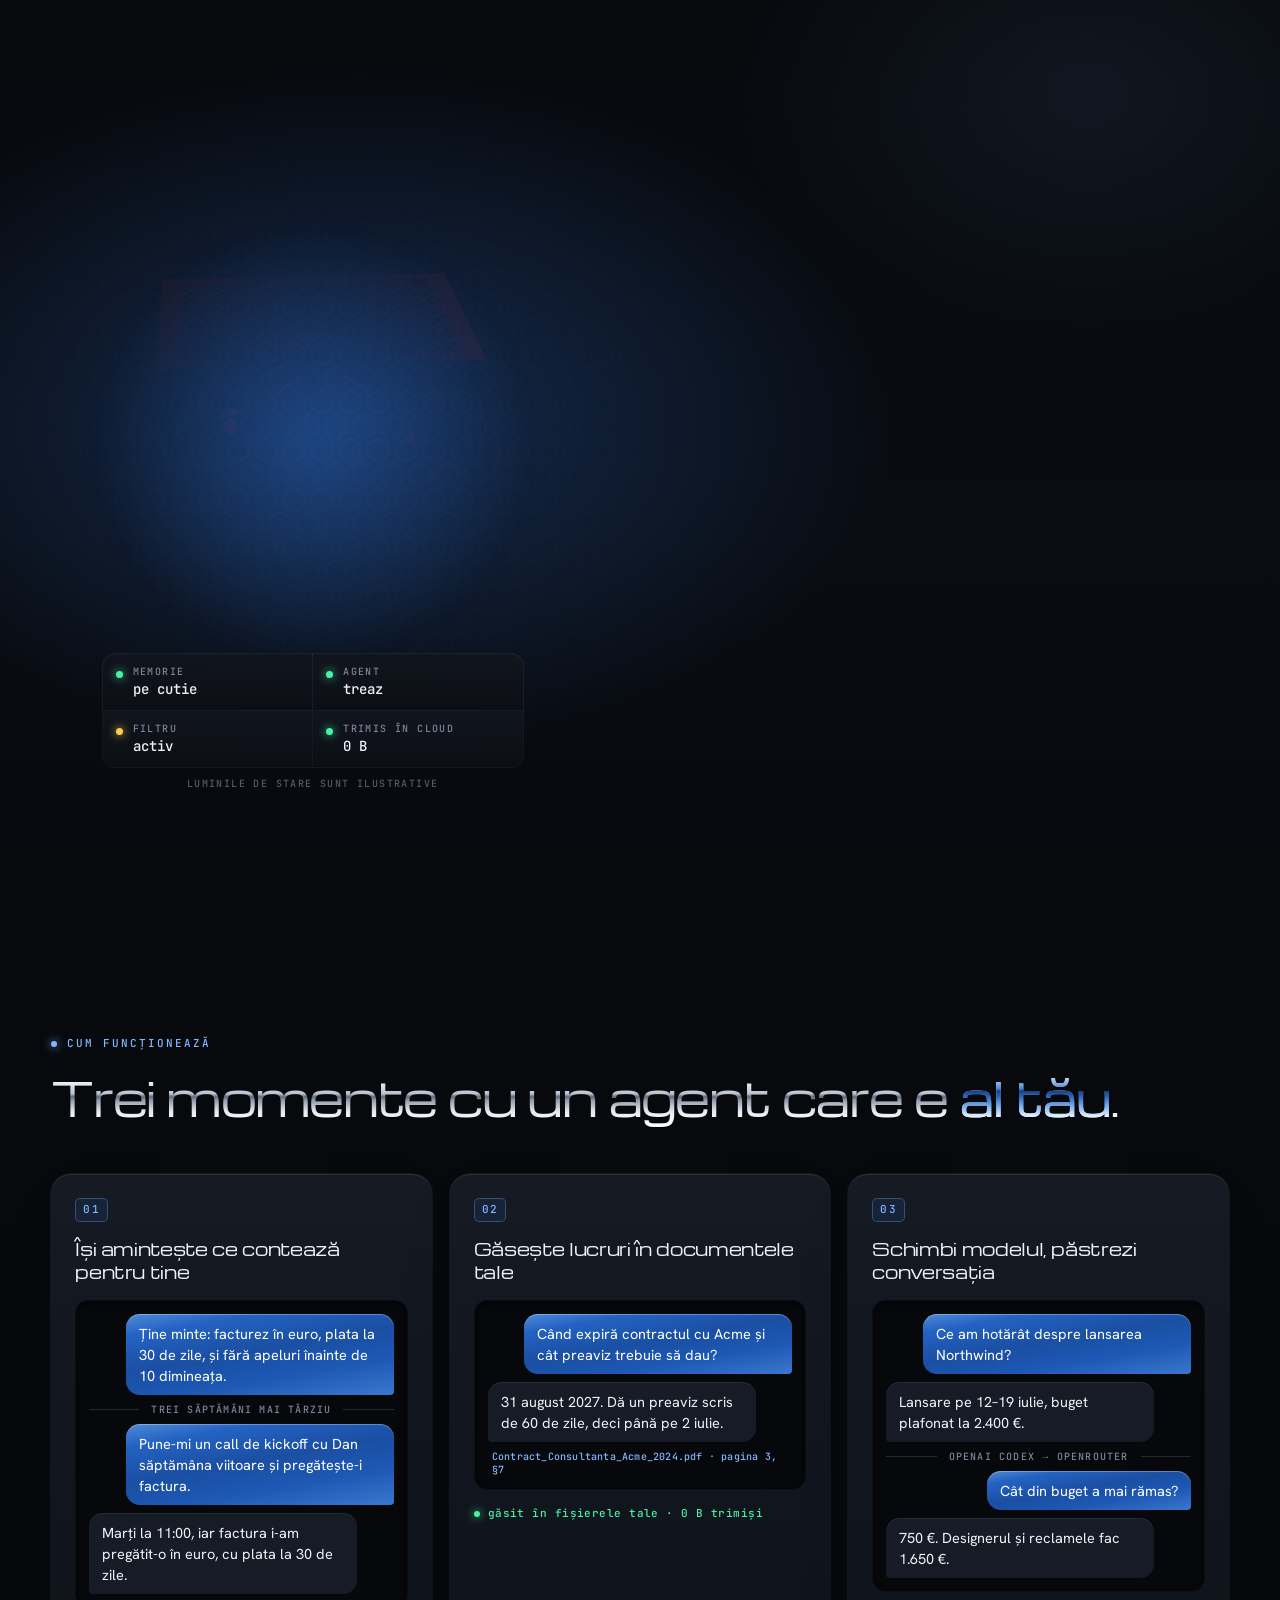
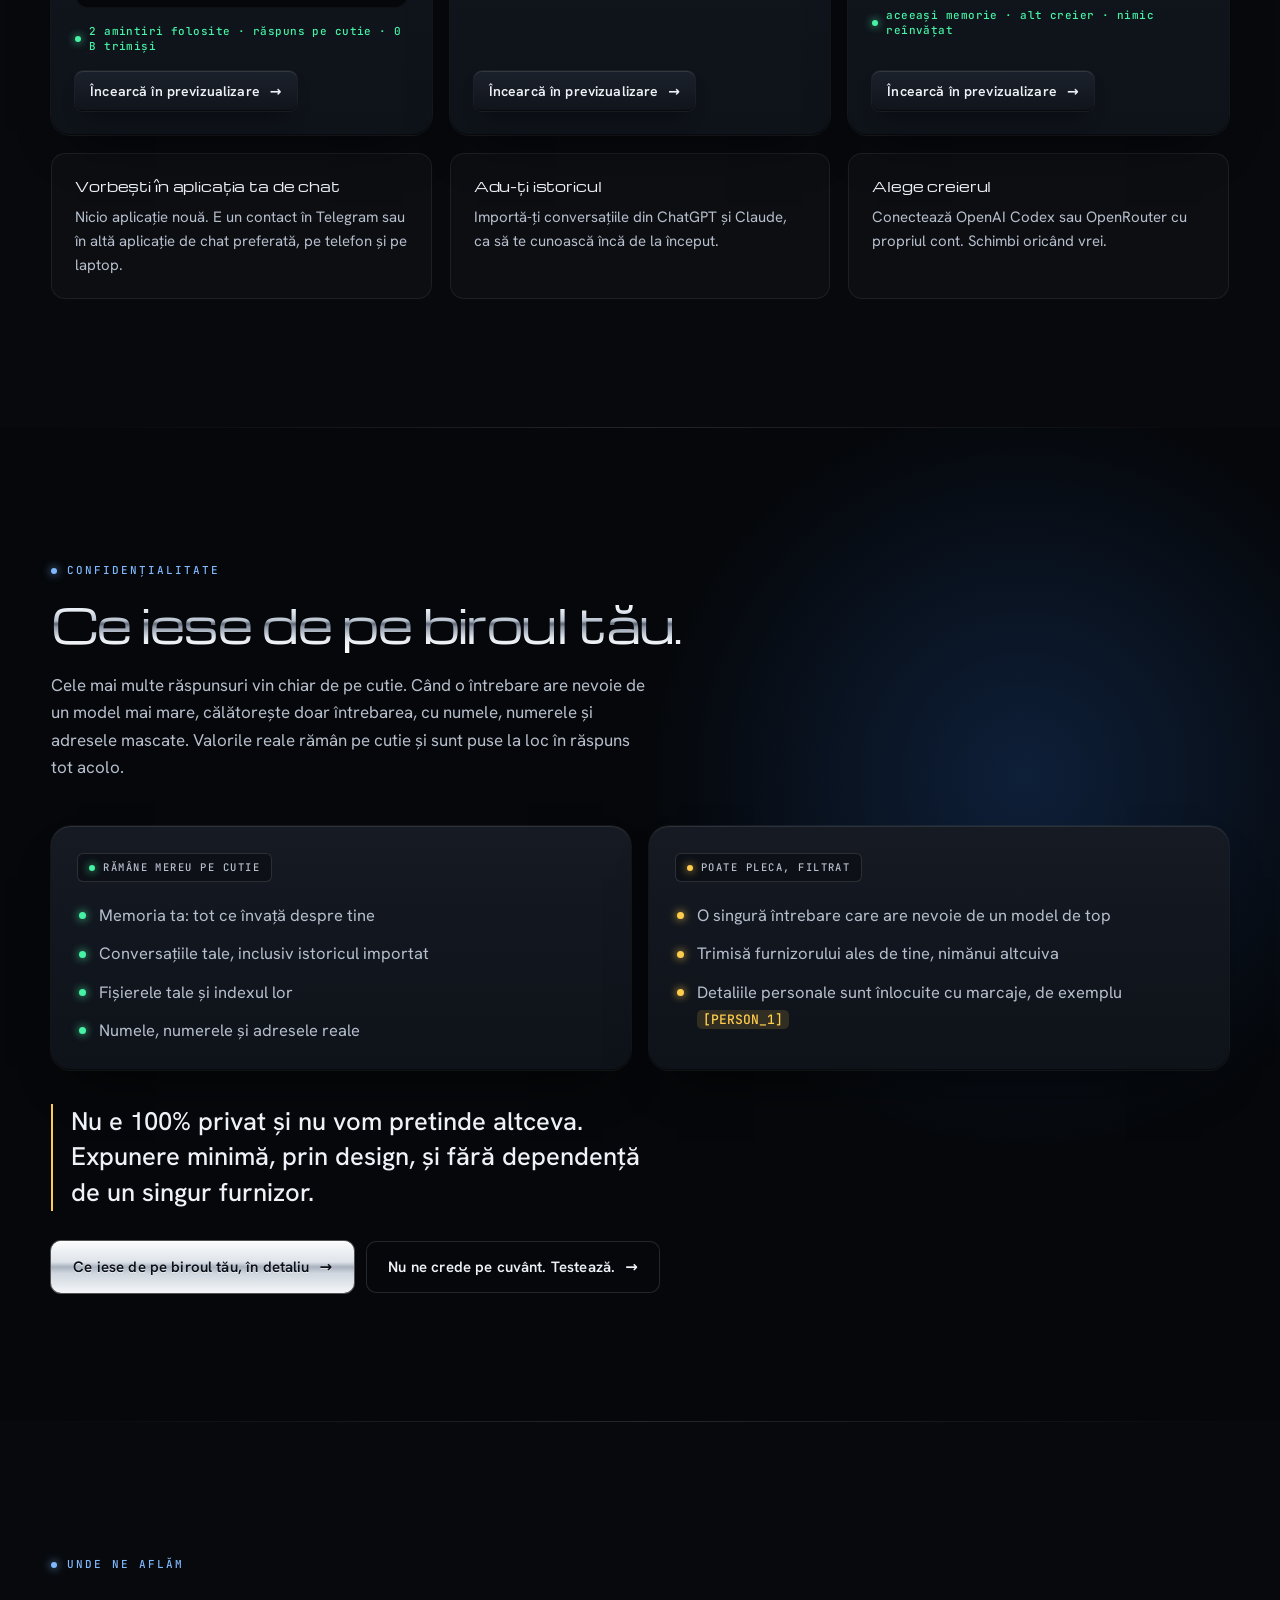
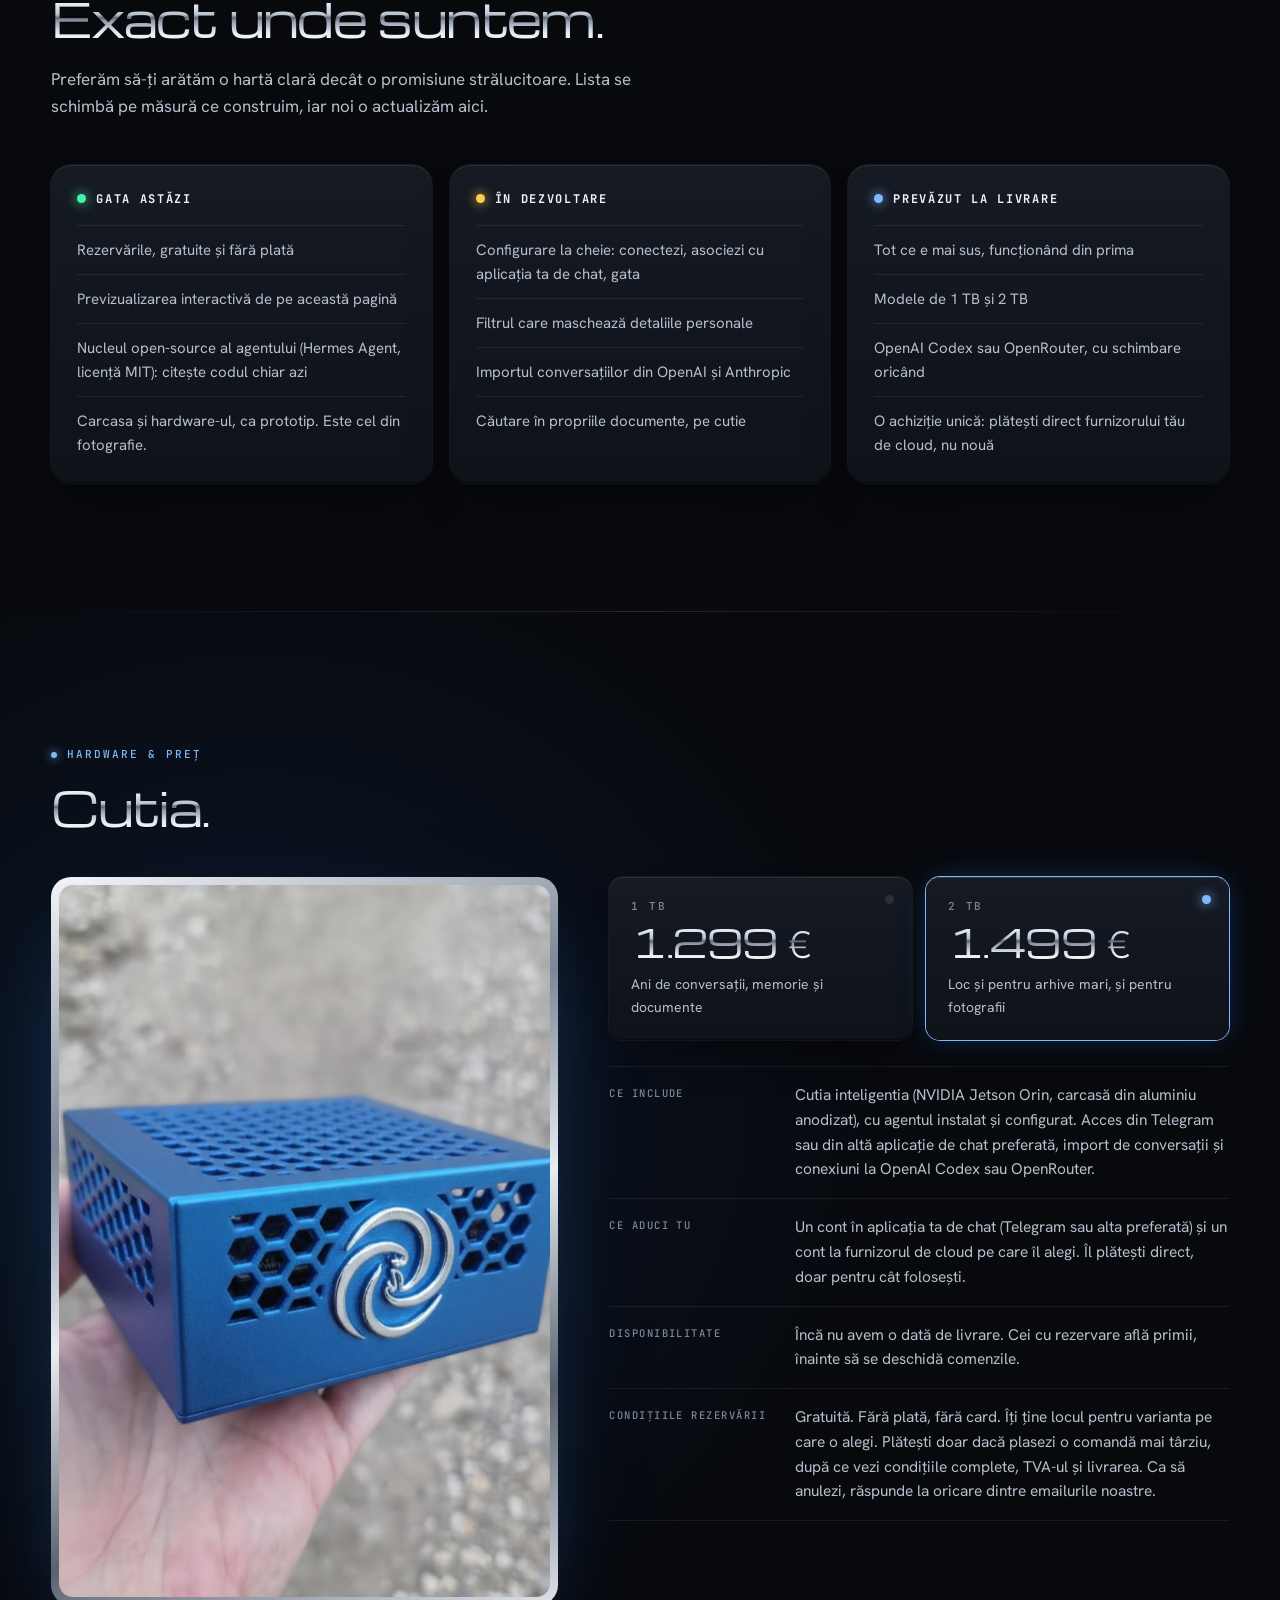
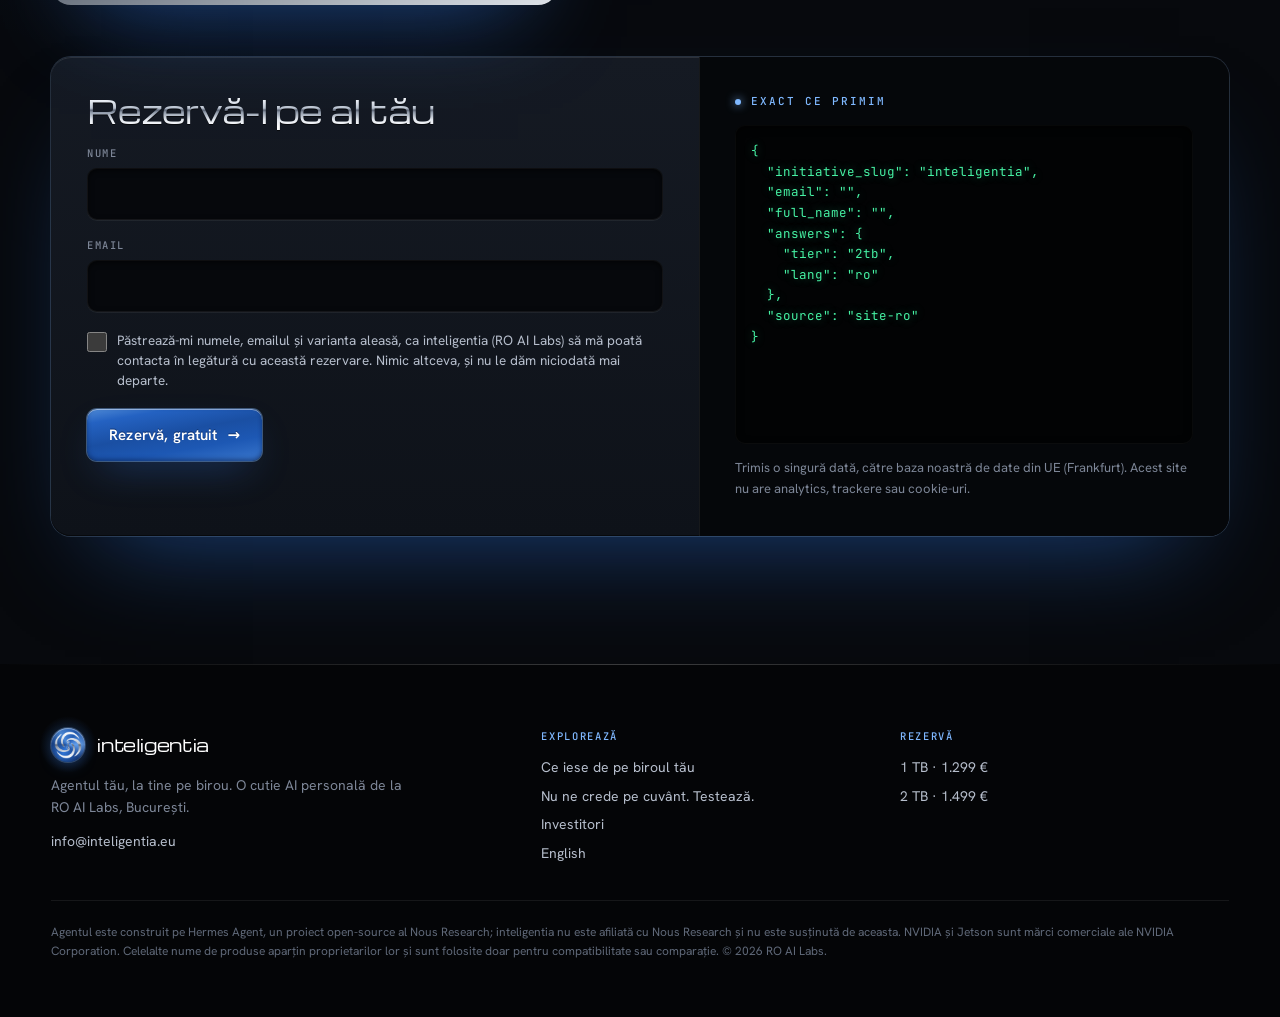
==== index-ro.html @ c76c0afa "Preview: memory panel on mobile closes with ✕, outside tap, Esc or leaving the chat" ====
<!DOCTYPE html>
<html lang="ro">
<head>
<meta charset="UTF-8">
<meta name="viewport" content="width=device-width, initial-scale=1, interactive-widget=resizes-content">
<title>inteligentia · Propriul tău agent AI, pe birou</title>
<meta name="description" content="Un agent AI personal care rulează pe un computer mic, la tine pe birou. Memoria, conversațiile și fișierele tale de lucru rămân la tine; întrebările grele merg la modelul din cloud pe care îl alegi, după ce detaliile personale sunt mascate. De la 1.299&nbsp;€.">
<link rel="canonical" href="https://inteligentia.eu/index-ro.html">
<link rel="alternate" hreflang="en" href="https://inteligentia.eu/">
<link rel="alternate" hreflang="ro" href="https://inteligentia.eu/index-ro.html">
<meta property="og:title" content="inteligentia · Propriul tău agent AI, pe birou">
<meta property="og:description" content="Un agent AI personal care rulează pe un computer mic, la tine pe birou. Memoria, conversațiile și fișierele de lucru rămân la tine.">
<meta property="og:image" content="https://inteligentia.eu/assets/img/og-box.jpg">
<meta property="og:type" content="website">
<meta name="theme-color" content="#07090d">
<script>try{if(!matchMedia("(prefers-reduced-motion: reduce)").matches){var d=document.documentElement;d.classList.add("booting");setTimeout(function(){if(d.classList.contains("booting")){d.classList.remove("booting");d.classList.add("lit","booted")}},5000)}}catch(e){}</script>
<link rel="icon" href="assets/img/icon-192.png">
<link rel="apple-touch-icon" href="assets/img/icon-192.png">
<link rel="stylesheet" href="assets/css/fonts.css">
<link rel="stylesheet" href="assets/css/site.css">
<link rel="stylesheet" href="assets/css/agent.css">
</head>
<body data-page="home">
<a class="skip" href="#main">Treci la conținut</a>

<header class="hud-top">
  <a class="brand" href="index-ro.html" aria-label="inteligentia, pagina principală"><span class="orb" aria-hidden="true"></span><span>inteligentia</span></a>
  <nav class="nav" aria-label="Principal">
    <div class="nav-links">
      <a class="link" href="#how">Cum funcționează</a>
      <a class="link" href="#privacy">Confidențialitate</a>
      <a class="link" href="#hardware">Hardware &amp; preț</a>
    </div>
    <a class="link lang" href="index.html" hreflang="en" lang="en">EN</a>
    <a class="btn primary sm" href="#reserve">Rezervă</a>
  </nav>
</header>

<main id="main">

  <!-- ============ opening ============ -->
  <section class="hero" aria-labelledby="hero-title">
    <div class="wrap hero-grid">
      <figure class="unit">
        <div class="render" id="box3d">
          <img class="poster" src="assets/render/box-poster.jpg" alt="Randare a cutiei inteligentia: carcasă albastră din aluminiu cu ventilații hexagonale, prin care se văd placa, radiatorul și ventilatorul, și un cadran rotund din sticlă cu sigla în spirală pe față." width="864" height="864" fetchpriority="high">
          <video class="loop" src="assets/render/box.mp4" poster="assets/render/box-poster.jpg" autoplay muted loop playsinline preload="auto" aria-hidden="true" tabindex="-1"></video>
          <p class="pin"><span class="tag local">Acesta e agentul tău</span><span class="tag plain">Stă pe biroul tău · NVIDIA Jetson Orin</span></p>
        </div>
        <figcaption class="console">
          <ul class="readout" id="readout" aria-label="Cum funcționează cutia">
            <li><span>memorie</span><b>pe cutie</b></li>
            <li><span>agent</span><b>treaz</b></li>
            <li><span>filtru</span><b>activ</b></li>
            <li><span>trimis în cloud</span><b>0 B</b></li>
          </ul>
          <p class="console-note">Luminile de stare sunt ilustrative</p>
        </figcaption>
      </figure>
      <div class="hero-copy">
        <p class="kicker">Un agent AI pe care îl ții în mână · de la 1.299&nbsp;€</p>
        <h1 id="hero-title" class="d d-xl">Salut. Sunt agentul <em>tău</em>.</h1>
        <p class="category">Nu e o aplicație. Nu e cloudul altcuiva. E o cutie mică, pe biroul tău, care rulează propriul tău agent AI.</p>
        <p class="lede">Vorbești cu el pe Telegram sau pe altă aplicație de chat preferată. Ține minte cum lucrezi, caută în contractele, notițele și facturile tale și păstrează totul pe cutie. Când o întrebare are nevoie de un model de top, împrumută unul de la furnizorul pe care îl alegi, după ce îți maschează detaliile personale.</p>
        <div class="paths">
          <a class="btn glow" href="#agent" data-open-agent><span class="orb xs" aria-hidden="true"></span>Cunoaște-ți agentul</a>
          <a class="btn" href="#hardware">Arată-mi produsul <span class="arr">→</span></a>
        </div>
        <p class="fine-note">„Cunoaște-ți agentul” deschide o previzualizare interactivă care rulează în browserul tău, neconectată la un dispozitiv inteligentia real.</p>
      </div>
    </div>
  </section>

  <!-- ============ how it works: three moments ============ -->
  <section class="block" id="how" aria-labelledby="how-title">
    <div class="wrap">
      <p class="kicker">Cum funcționează</p>
      <h2 id="how-title" class="d d-l">Trei momente cu un agent care e <em>al tău</em>.</h2>

      <div class="moments">
        <article class="moment rv">
          <span class="num">01</span>
          <h3>Își amintește ce contează pentru tine</h3>
          <div class="mini">
            <p class="me">Ține minte: facturez în euro, plata la 30 de zile, și fără apeluri înainte de 10 dimineața.</p>
            <p class="gap">trei săptămâni mai târziu</p>
            <p class="me">Pune-mi un call de kickoff cu Dan săptămâna viitoare și pregătește-i factura.</p>
            <p class="ag">Marți la 11:00, iar factura i-am pregătit-o în euro, cu plata la 30 de zile.</p>
          </div>
          <p class="tele">2 amintiri folosite · răspuns pe cutie · 0 B trimiși</p>
          <button class="btn sm" type="button" data-open-agent data-moment="remember">Încearcă în previzualizare <span class="arr">→</span></button>
        </article>

        <article class="moment rv">
          <span class="num">02</span>
          <h3>Găsește lucruri în documentele tale</h3>
          <div class="mini">
            <p class="me">Când expiră contractul cu Acme și cât preaviz trebuie să dau?</p>
            <p class="ag">31 august 2027. Dă un preaviz scris de 60 de zile, deci până pe 2 iulie.</p>
            <p class="src">Contract_Consultanta_Acme_2024.pdf · pagina 3, §7</p>
          </div>
          <p class="tele">găsit în fișierele tale · 0 B trimiși</p>
          <button class="btn sm" type="button" data-open-agent data-moment="find">Încearcă în previzualizare <span class="arr">→</span></button>
        </article>

        <article class="moment rv">
          <span class="num">03</span>
          <h3>Schimbi modelul, păstrezi conversația</h3>
          <div class="mini">
            <p class="me">Ce am hotărât despre lansarea Northwind?</p>
            <p class="ag">Lansare pe 12–19 iulie, buget plafonat la 2.400&nbsp;€.</p>
            <p class="gap">OpenAI Codex → OpenRouter</p>
            <p class="me">Cât din buget a mai rămas?</p>
            <p class="ag">750 €. Designerul și reclamele fac 1.650&nbsp;€.</p>
          </div>
          <p class="tele">aceeași memorie · alt creier · nimic reînvățat</p>
          <button class="btn sm" type="button" data-open-agent data-moment="continue">Încearcă în previzualizare <span class="arr">→</span></button>
        </article>
      </div>

      <div class="facts rv">
        <div><b>Vorbești în aplicația ta de chat</b><p>Nicio aplicație nouă. E un contact în Telegram sau în altă aplicație de chat preferată, pe telefon și pe laptop.</p></div>
        <div><b>Adu-ți istoricul</b><p>Importă-ți conversațiile din ChatGPT și Claude, ca să te cunoască încă de la început.</p></div>
        <div><b>Alege creierul</b><p>Conectează OpenAI Codex sau OpenRouter cu propriul cont. Schimbi oricând vrei.</p></div>
      </div>
    </div>
  </section>

  <!-- ============ privacy ============ -->
  <section class="block night hex" id="privacy" aria-labelledby="privacy-title">
    <div class="wrap">
      <p class="kicker">Confidențialitate</p>
      <h2 id="privacy-title" class="d d-l">Ce iese de pe biroul tău.</h2>
      <p class="lede">Cele mai multe răspunsuri vin chiar de pe cutie. Când o întrebare are nevoie de un model mai mare, călătorește doar întrebarea, cu numele, numerele și adresele mascate. Valorile reale rămân pe cutie și sunt puse la loc în răspuns tot acolo.</p>

      <div class="lanes2 rv">
        <div class="lane">
          <span class="tag local">Rămâne mereu pe cutie</span>
          <ul>
            <li>Memoria ta: tot ce învață despre tine</li>
            <li>Conversațiile tale, inclusiv istoricul importat</li>
            <li>Fișierele tale și indexul lor</li>
            <li>Numele, numerele și adresele reale</li>
          </ul>
        </div>
        <div class="lane">
          <span class="tag filter">Poate pleca, filtrat</span>
          <ul>
            <li>O singură întrebare care are nevoie de un model de top</li>
            <li>Trimisă furnizorului ales de tine, nimănui altcuiva</li>
            <li>Detaliile personale sunt înlocuite cu marcaje, de exemplu <code>[PERSON_1]</code></li>
          </ul>
        </div>
      </div>
      <p class="honest-line">Nu e 100% privat și nu vom pretinde altceva. Expunere minimă, prin design, și fără dependență de un singur furnizor.</p>
      <div class="paths">
        <a class="btn on-dark" href="security-ro.html">Ce iese de pe biroul tău, în detaliu <span class="arr">→</span></a>
        <a class="btn ghost on-dark" href="proof-ro.html">Nu ne crede pe cuvânt. Testează. <span class="arr">→</span></a>
      </div>
    </div>
  </section>

  <!-- ============ where things stand ============ -->
  <section class="block" id="status" aria-labelledby="status-title">
    <div class="wrap">
      <p class="kicker">Unde ne aflăm</p>
      <h2 id="status-title" class="d d-l">Exact unde suntem.</h2>
      <p class="lede">Preferăm să-ți arătăm o hartă clară decât o promisiune strălucitoare. Lista se schimbă pe măsură ce construim, iar noi o actualizăm aici.</p>
      <div class="status rv">
        <div class="col now">
          <h3><span class="dot"></span>Gata astăzi</h3>
          <ul>
            <li>Rezervările, gratuite și fără plată</li>
            <li>Previzualizarea interactivă de pe această pagină</li>
            <li>Nucleul open-source al agentului (Hermes Agent, licență MIT): citește codul chiar azi</li>
            <li>Carcasa și hardware-ul, ca prototip. Este cel din fotografie.</li>
          </ul>
        </div>
        <div class="col dev">
          <h3><span class="dot"></span>În dezvoltare</h3>
          <ul>
            <li>Configurare la cheie: conectezi, asociezi cu aplicația ta de chat, gata</li>
            <li>Filtrul care maschează detaliile personale</li>
            <li>Importul conversațiilor din OpenAI și Anthropic</li>
            <li>Căutare în propriile documente, pe cutie</li>
          </ul>
        </div>
        <div class="col ship">
          <h3><span class="dot"></span>Prevăzut la livrare</h3>
          <ul>
            <li>Tot ce e mai sus, funcționând din prima</li>
            <li>Modele de 1 TB și 2 TB</li>
            <li>OpenAI Codex sau OpenRouter, cu schimbare oricând</li>
            <li>O achiziție unică: plătești direct furnizorului tău de cloud, nu nouă</li>
          </ul>
        </div>
      </div>
    </div>
  </section>

  <!-- ============ hardware, price, reservation ============ -->
  <section class="block product" id="hardware" aria-labelledby="hw-title">
    <div class="wrap">
      <p class="kicker">Hardware &amp; preț</p>
      <h2 id="hw-title" class="d d-l">Cutia.</h2>

      <div class="buy">
        <figure class="buy-photo">
          <img src="assets/img/box.jpg" alt="Cutia inteligentia: aluminiu anodizat albastru, ventilații hexagonale, siglă argintie în spirală, cam cât o palmă." width="689" height="1000" loading="lazy">
        </figure>

        <div class="buy-info">
          <div class="tiers" role="radiogroup" aria-label="Alege spațiul de stocare">
            <button class="tier" type="button" role="radio" data-tier="1tb" aria-checked="false">
              <span class="cap">1 TB</span><span class="price">1.299&nbsp;<i>€</i></span><span class="sub">Ani de conversații, memorie și documente</span>
            </button>
            <button class="tier" type="button" role="radio" data-tier="2tb" aria-checked="true">
              <span class="cap">2 TB</span><span class="price">1.499&nbsp;<i>€</i></span><span class="sub">Loc și pentru arhive mari, și pentru fotografii</span>
            </button>
          </div>

          <dl class="facts-list">
            <div><dt>Ce include</dt><dd>Cutia inteligentia (NVIDIA Jetson Orin, carcasă din aluminiu anodizat), cu agentul instalat și configurat. Acces din Telegram sau din altă aplicație de chat preferată, import de conversații și conexiuni la OpenAI Codex sau OpenRouter.</dd></div>
            <div><dt>Ce aduci tu</dt><dd>Un cont în aplicația ta de chat (Telegram sau alta preferată) și un cont la furnizorul de cloud pe care îl alegi. Îl plătești direct, doar pentru cât folosești.</dd></div>
            <div><dt>Disponibilitate</dt><dd>Încă nu avem o dată de livrare. Cei cu rezervare află primii, înainte să se deschidă comenzile.</dd></div>
            <div><dt>Condițiile rezervării</dt><dd>Gratuită. Fără plată, fără card. Îți ține locul pentru varianta pe care o alegi. Plătești doar dacă plasezi o comandă mai târziu, după ce vezi condițiile complete, TVA-ul și livrarea. Ca să anulezi, răspunde la oricare dintre emailurile noastre.</dd></div>
          </dl>
        </div>
      </div>

      <div class="reserve-card" id="reserve">
        <form id="reserve-form" class="reserve-form" novalidate
          data-need="Adaugă-ți numele și un email valid, apoi bifează căsuța."
          data-sending="Se trimite…"
          data-done-title="Ești pe listă."
          data-ok="Mulțumim, {n}. Îți scriem pe email înainte să se deschidă comenzile."
          data-dup="{n}, erai deja pe listă. Nimic nu s-a schimbat, nimic nu s-a dublat."
          data-err="Nu a mers. Încearcă din nou sau scrie-ne la info@inteligentia.eu.">
          <h3 class="d d-m">Rezervă-l pe al tău</h3>
          <div class="field"><label for="f-name">Nume</label><input id="f-name" name="name" autocomplete="name" maxlength="120" required></div>
          <div class="field"><label for="f-email">Email</label><input id="f-email" name="email" type="email" autocomplete="email" inputmode="email" required></div>
          <label class="check"><input id="f-consent" type="checkbox" required> <span>Păstrează-mi numele, emailul și varianta aleasă, ca inteligentia (RO AI Labs) să mă poată contacta în legătură cu această rezervare. Nimic altceva, și nu le dăm niciodată mai departe.</span></label>
          <div class="hp" aria-hidden="true"><label for="f-web">Site web</label><input id="f-web" tabindex="-1" autocomplete="off"></div>
          <button class="btn glow" id="f-submit" type="submit">Rezervă, gratuit <span class="arr">→</span></button>
          <p class="form-msg" id="form-msg" role="status" aria-live="polite"></p>
        </form>
        <aside class="ledger" aria-label="Exact ce trimite acest formular">
          <p class="kicker">Exact ce primim</p>
          <pre id="payload"></pre>
          <p class="dest">Trimis o singură dată, către baza noastră de date din UE (Frankfurt). Acest site nu are analytics, trackere sau cookie-uri.</p>
        </aside>
      </div>
    </div>
  </section>
</main>

<footer class="foot">
  <div class="wrap">
    <div>
      <div class="brandline"><span class="orb" aria-hidden="true"></span> inteligentia</div>
      <p style="margin-top:12px;max-width:44ch">Agentul tău, la tine pe birou. O cutie AI personală de la RO AI Labs, București.</p>
      <p style="margin-top:12px"><a href="mailto:info@inteligentia.eu">info@inteligentia.eu</a></p>
    </div>
    <div>
      <h4>Explorează</h4>
      <a href="security-ro.html">Ce iese de pe biroul tău</a>
      <a href="proof-ro.html">Nu ne crede pe cuvânt. Testează.</a>
      <a href="investors-ro.html">Investitori</a>
      <a href="index.html" hreflang="en" lang="en">English</a>
    </div>
    <div>
      <h4>Rezervă</h4>
      <a href="#reserve">1 TB · 1.299&nbsp;€</a>
      <a href="#reserve">2 TB · 1.499&nbsp;€</a>
    </div>
    <p class="legal">Agentul este construit pe Hermes Agent, un proiect open-source al Nous Research; inteligentia nu este afiliată cu Nous Research și nu este susținută de aceasta. NVIDIA și Jetson sunt mărci comerciale ale NVIDIA Corporation. Celelalte nume de produse aparțin proprietarilor lor și sunt folosite doar pentru compatibilitate sau comparație. © 2026 RO AI Labs.</p>
  </div>
</footer>

<!-- ============ the interactive preview ============ -->
<div class="agent-layer" id="agent" role="dialog" aria-modal="true" aria-labelledby="agent-title" hidden>
  <div class="boot" id="boot" hidden><div class="boot-inner"><span class="orb xl think" aria-hidden="true"></span><pre id="boot-log"></pre></div><p class="skip-hint">Atinge pentru a sări peste</p></div>

  <header class="agent-bar">
    <div class="who">
      <span class="orb" id="agent-orb" aria-hidden="true"></span>
      <div><b id="agent-title">Agentul tău</b><small>Previzualizare · nu e un dispozitiv real</small></div>
    </div>
    <div class="bar-meta">
      <button class="chip" id="mem-toggle" type="button" aria-controls="rail" aria-expanded="false">Memorie <b>0</b></button>
      <button class="close" id="agent-close" type="button" aria-label="Închide previzualizarea">✕</button>
    </div>
    <nav class="agent-nav" aria-label="Ieși din previzualizare">
      <a href="#how" data-nav>Cum funcționează</a>
      <a href="#privacy" data-nav>Confidențialitate</a>
      <a href="#hardware" data-nav>Hardware &amp; preț</a>
      <a href="#reserve" data-nav class="go">Rezervă</a>
    </nav>
  </header>

  <div class="agent-scroll" id="agent-scroll">
    <div class="stage">
      <div class="convo" id="log" role="log" aria-live="polite" aria-label="Conversație cu agentul din previzualizare"></div>
      <aside class="rail" id="rail" aria-label="Ce își amintește previzualizarea">
        <div class="panel">
          <div class="ph"><span>Memorie · doar în acest browser</span><b id="mem-count">0</b><button class="x" id="mem-close" type="button" aria-label="Închide memoria">✕</button></div>
          <ol id="mem-list"></ol>
          <div class="pf">Păstrată în stocarea locală a browserului tău. Noi nu o primim niciodată.<br><button type="button" id="mem-forget">Uită tot</button></div>
        </div>
      </aside>
    </div>
  </div>

  <form class="composer" id="composer" autocomplete="off">
    <div class="inner">
      <div class="preview" id="preview" aria-live="polite"></div>
      <div class="chips" id="chips" aria-label="Subiecte sugerate"></div>
      <div class="row">
        <label for="say" class="sr">Scrie-i agentului din previzualizare</label>
        <input id="say" name="say" type="text" maxlength="400" enterkeyhint="send" placeholder="Întreabă despre inteligentia sau scrie orice…">
        <button class="send" type="submit" aria-label="Trimite">↑</button>
      </div>
      <div class="foot-row">
        <p class="how-note">Previzualizare cu scenariu: alege un subiect sau scrie orice și vezi încotro l-ar trimite o cutie reală.</p>
        <span class="tele-chip" id="exp-chip" role="status" title="Telemetrie demo: cât ar fi trimis această previzualizare către un model din cloud">Telemetrie demo · trimis în cloud <b id="exp-bytes">0 B</b></span>
      </div>
    </div>
  </form>
</div>

<template id="tpl-hardware">
  <div class="hw-mini">
    <img src="assets/img/box.jpg" alt="" width="689" height="1000">
    <div>
      <p class="kicker">inteligentia</p>
      <p class="hw-p"><b>1 TB</b> 1.299&nbsp;<i>€</i> <span>·</span> <b>2 TB</b> 1.499&nbsp;<i>€</i></p>
      <p>NVIDIA Jetson Orin într-o carcasă din aluminiu anodizat, cam cât o palmă. Agentul vine instalat. Rezervarea este gratuită.</p>
    </div>
  </div>
</template>

<noscript><style>.rv { opacity: 1; transform: none; } [data-open-agent] { display: none; }</style></noscript>
<script src="assets/js/strings.js" defer></script>
<script src="assets/js/strings-ro.js" defer></script>
<script src="assets/js/agent.js" defer></script>
<script>/* hero loop: the still shows until the video is actually playing; reduced motion keeps the still */
document.querySelectorAll("video.loop").forEach((v) => {
  if (matchMedia("(prefers-reduced-motion: reduce)").matches) { v.removeAttribute("autoplay"); v.pause(); v.hidden = true; return; }
  const on = () => v.parentElement.classList.add("playing");
  if (!v.paused && v.readyState > 2) on(); else v.addEventListener("playing", on, { once: true });
});</script>
</body>
</html>
---- assets/css/fonts.css ----
/* Self-hosted (SIL Open Font License): Michroma, Hanken Grotesk, JetBrains Mono */
@font-face {
  font-family: 'Michroma';
  font-style: normal;
  font-weight: 400;
  font-display: swap;
  src: url(../fonts/Michroma-latin-ext.woff2) format('woff2');
  unicode-range: U+0100-02BA, U+02BD-02C5, U+02C7-02CC, U+02CE-02D7, U+02DD-02FF, U+0304, U+0308, U+0329, U+1D00-1DBF, U+1E00-1E9F, U+1EF2-1EFF, U+2020, U+20A0-20AB, U+20AD-20C4, U+2113, U+2C60-2C7F, U+A720-A7FF;
}
@font-face {
  font-family: 'Michroma';
  font-style: normal;
  font-weight: 400;
  font-display: swap;
  src: url(../fonts/Michroma-latin.woff2) format('woff2');
  unicode-range: U+0000-00FF, U+0131, U+0152-0153, U+02BB-02BC, U+02C6, U+02DA, U+02DC, U+0304, U+0308, U+0329, U+2000-206F, U+20AC, U+2122, U+2191, U+2193, U+2212, U+2215, U+FEFF, U+FFFD;
}
@font-face {
  font-family: 'Hanken Grotesk';
  font-style: normal;
  font-weight: 300 700;
  font-display: swap;
  src: url(../fonts/HankenGrotesk-latin-ext.woff2) format('woff2');
  unicode-range: U+0100-02BA, U+02BD-02C5, U+02C7-02CC, U+02CE-02D7, U+02DD-02FF, U+0304, U+0308, U+0329, U+1D00-1DBF, U+1E00-1E9F, U+1EF2-1EFF, U+2020, U+20A0-20AB, U+20AD-20C4, U+2113, U+2C60-2C7F, U+A720-A7FF;
}
@font-face {
  font-family: 'Hanken Grotesk';
  font-style: normal;
  font-weight: 300 700;
  font-display: swap;
  src: url(../fonts/HankenGrotesk-latin.woff2) format('woff2');
  unicode-range: U+0000-00FF, U+0131, U+0152-0153, U+02BB-02BC, U+02C6, U+02DA, U+02DC, U+0304, U+0308, U+0329, U+2000-206F, U+20AC, U+2122, U+2191, U+2193, U+2212, U+2215, U+FEFF, U+FFFD;
}
@font-face {
  font-family: 'JetBrains Mono';
  font-style: normal;
  font-weight: 400;
  font-display: swap;
  src: url(../fonts/JetBrainsMono-400-latin-ext.woff2) format('woff2');
  unicode-range: U+0100-02BA, U+02BD-02C5, U+02C7-02CC, U+02CE-02D7, U+02DD-02FF, U+0304, U+0308, U+0329, U+1D00-1DBF, U+1E00-1E9F, U+1EF2-1EFF, U+2020, U+20A0-20AB, U+20AD-20C4, U+2113, U+2C60-2C7F, U+A720-A7FF;
}
@font-face {
  font-family: 'JetBrains Mono';
  font-style: normal;
  font-weight: 400;
  font-display: swap;
  src: url(../fonts/JetBrainsMono-400-latin.woff2) format('woff2');
  unicode-range: U+0000-00FF, U+0131, U+0152-0153, U+02BB-02BC, U+02C6, U+02DA, U+02DC, U+0304, U+0308, U+0329, U+2000-206F, U+20AC, U+2122, U+2191, U+2193, U+2212, U+2215, U+FEFF, U+FFFD;
}
@font-face {
  font-family: 'JetBrains Mono';
  font-style: normal;
  font-weight: 500;
  font-display: swap;
  src: url(../fonts/JetBrainsMono-500-latin-ext.woff2) format('woff2');
  unicode-range: U+0100-02BA, U+02BD-02C5, U+02C7-02CC, U+02CE-02D7, U+02DD-02FF, U+0304, U+0308, U+0329, U+1D00-1DBF, U+1E00-1E9F, U+1EF2-1EFF, U+2020, U+20A0-20AB, U+20AD-20C4, U+2113, U+2C60-2C7F, U+A720-A7FF;
}
@font-face {
  font-family: 'JetBrains Mono';
  font-style: normal;
  font-weight: 500;
  font-display: swap;
  src: url(../fonts/JetBrainsMono-500-latin.woff2) format('woff2');
  unicode-range: U+0000-00FF, U+0131, U+0152-0153, U+02BB-02BC, U+02C6, U+02DA, U+02DC, U+0304, U+0308, U+0329, U+2000-206F, U+20AC, U+2122, U+2191, U+2193, U+2212, U+2215, U+FEFF, U+FFFD;
}
@font-face {
  font-family: 'JetBrains Mono';
  font-style: normal;
  font-weight: 700;
  font-display: swap;
  src: url(../fonts/JetBrainsMono-700-latin-ext.woff2) format('woff2');
  unicode-range: U+0100-02BA, U+02BD-02C5, U+02C7-02CC, U+02CE-02D7, U+02DD-02FF, U+0304, U+0308, U+0329, U+1D00-1DBF, U+1E00-1E9F, U+1EF2-1EFF, U+2020, U+20A0-20AB, U+20AD-20C4, U+2113, U+2C60-2C7F, U+A720-A7FF;
}
@font-face {
  font-family: 'JetBrains Mono';
  font-style: normal;
  font-weight: 700;
  font-display: swap;
  src: url(../fonts/JetBrainsMono-700-latin.woff2) format('woff2');
  unicode-range: U+0000-00FF, U+0131, U+0152-0153, U+02BB-02BC, U+02C6, U+02DA, U+02DC, U+0304, U+0308, U+0329, U+2000-206F, U+20AC, U+2122, U+2191, U+2193, U+2212, U+2215, U+FEFF, U+FFFD;
}
@font-face {
  font-family: 'JetBrains Mono';
  font-style: normal;
  font-weight: 800;
  font-display: swap;
  src: url(../fonts/JetBrainsMono-800-latin-ext.woff2) format('woff2');
  unicode-range: U+0100-02BA, U+02BD-02C5, U+02C7-02CC, U+02CE-02D7, U+02DD-02FF, U+0304, U+0308, U+0329, U+1D00-1DBF, U+1E00-1E9F, U+1EF2-1EFF, U+2020, U+20A0-20AB, U+20AD-20C4, U+2113, U+2C60-2C7F, U+A720-A7FF;
}
@font-face {
  font-family: 'JetBrains Mono';
  font-style: normal;
  font-weight: 800;
  font-display: swap;
  src: url(../fonts/JetBrainsMono-800-latin.woff2) format('woff2');
  unicode-range: U+0000-00FF, U+0131, U+0152-0153, U+02BB-02BC, U+02C6, U+02DA, U+02DC, U+0304, U+0308, U+0329, U+2000-206F, U+20AC, U+2122, U+2191, U+2193, U+2212, U+2215, U+FEFF, U+FFFD;
}
---- assets/css/site.css ----
/* ================================================================
   INTELIGENTIA · "Chrome"
   The site is the device, switched on. Graphite dark like the inside
   of the case, liquid-chrome lettering like the spiral on its face,
   anodized cobalt for anything you touch, and status LEDs for the
   honest numbers. Michroma (engraved), Hanken Grotesk (voice),
   JetBrains Mono (the machine).
   ================================================================ */

:root {
  --bg: #07090d;
  --bg-2: #0b0e14;
  --bg-3: #10141c;
  --ink: #eef2f8;
  --ink-2: #b6becc;
  --muted: #7d8697;
  --hair: rgba(255, 255, 255, .07);
  --hair-2: rgba(255, 255, 255, .13);

  /* the case: anodized cobalt, sampled from the real box */
  --case: #1e5bb8;
  --case-hi: #4a86cf;
  --case-lo: #133f86;
  --blue: #5e9cf0;
  --electric: #7fb8ff;
  --glow: rgba(46, 116, 222, .45);

  /* LEDs */
  --led: #46f2a4;
  --amber: #ffcc4d;
  --alarm: #ff5a5f;

  /* metals */
  --chrome: linear-gradient(180deg, #ffffff 0%, #e9eef5 22%, #b9c2cf 44%, #5d6676 50%, #8e98a8 56%, #e3e8ef 78%, #ffffff 100%);
  --chrome-blue: linear-gradient(180deg, #e4f1ff 0%, #a9cdfb 30%, #4a86cf 48%, #163f86 52%, #2c68c4 64%, #8fbcf5 86%, #dcecff 100%);
  --steel: linear-gradient(180deg, #fbfcfd 0%, #dfe4ea 40%, #a9b2be 50%, #cfd6de 62%, #f4f6f9 100%);
  --anod: linear-gradient(170deg, #4f8ad6 0%, #2462c2 18%, #1a4fa3 46%, #1d58b4 70%, #3a77cd 100%);
  --panel: linear-gradient(180deg, #151a23 0%, #0e1219 100%);
  --edge: inset 0 1px 0 rgba(255, 255, 255, .10), inset 0 -1px 0 rgba(0, 0, 0, .5), 0 0 0 1px rgba(255, 255, 255, .06);
  --sh: 0 24px 50px -28px rgba(0, 0, 0, .9);

  /* legacy aliases */
  --night: #05070a;
  --sky: var(--electric);
  --surface: #121720;
  --line: var(--hair-2);

  --r-sm: 8px;
  --r: 14px;
  --r-lg: 20px;
  --ease: cubic-bezier(.2, .8, .2, 1);

  --display: "Michroma", "Eurostile", "Microgramma", ui-sans-serif, sans-serif;
  --sans: "Hanken Grotesk", ui-sans-serif, system-ui, -apple-system, "Segoe UI", Roboto, sans-serif;
  --serif: var(--sans);
  --mono: "JetBrains Mono", ui-monospace, "SFMono-Regular", Menlo, monospace;

  --gutter: clamp(16px, 4vw, 56px);
  --max: 1200px;
  color-scheme: dark;
}

* { box-sizing: border-box; margin: 0; padding: 0; }
html { scroll-behavior: smooth; -webkit-text-size-adjust: 100%; scroll-padding-top: 90px; background: var(--bg); }
body {
  background: var(--bg);
  color: var(--ink);
  font-family: var(--sans);
  font-size: 16.5px;
  line-height: 1.6;
  -webkit-font-smoothing: antialiased;
  overflow-x: hidden;
}
img, video { display: block; max-width: 100%; height: auto; }
a { color: inherit; }
::selection { background: var(--case); color: #fff; }

.skip { position: absolute; left: 12px; top: -60px; z-index: 400; background: var(--ink); color: var(--bg); padding: 8px 14px; border-radius: var(--r-sm); }
.skip:focus { top: 12px; }
.sr { position: absolute; width: 1px; height: 1px; overflow: hidden; clip: rect(0 0 0 0); white-space: nowrap; }
:focus-visible { outline: 2px solid var(--electric); outline-offset: 3px; border-radius: 4px; }

/* ---------- type ---------- */
/* chrome lettering: the gradient repeats once per line, so every line gets its own horizon */
.d {
  font-family: var(--display); font-weight: 400; letter-spacing: -.035em; line-height: 1.12; text-wrap: balance;
  background: var(--chrome); background-size: 100% 1.12em; -webkit-background-clip: text; background-clip: text; color: transparent;
  -webkit-box-decoration-break: clone; box-decoration-break: clone;
  filter: drop-shadow(0 1px 0 rgba(0, 0, 0, .6));
}
.d em, .d .blue {
  font-style: normal; background: var(--chrome-blue); background-size: 100% 1.12em;
  -webkit-background-clip: text; background-clip: text; color: transparent;
  -webkit-box-decoration-break: clone; box-decoration-break: clone;
}
.d-xxl { font-size: clamp(40px, 7.6vw, 112px); }
.d-xl  { font-size: clamp(32px, 5.6vw, 80px); }
.d-l   { font-size: clamp(25px, 3.6vw, 50px); }
.d-m   { font-size: clamp(21px, 2.4vw, 32px); }
.voice { font-size: clamp(20px, 2vw, 27px); line-height: 1.35; font-weight: 400; letter-spacing: -.01em; color: var(--ink-2); }
.kicker, .eyebrow {
  display: inline-flex; align-items: center; gap: 10px;
  font-family: var(--mono); font-size: 11px; font-weight: 500; letter-spacing: .18em; text-transform: uppercase; color: var(--electric);
}
.kicker::before, .eyebrow::before { content: ""; width: 6px; height: 6px; border-radius: 50%; background: var(--electric); box-shadow: 0 0 10px var(--electric); }
.lede { font-size: clamp(17px, 1.3vw, 19.5px); line-height: 1.62; max-width: 60ch; color: var(--ink-2); }
.blue { color: var(--electric); }
.hl { color: var(--ink); background: linear-gradient(transparent 62%, rgba(255, 204, 77, .28) 62%); padding: 0 .1em; }
code { font-family: var(--mono); font-size: .9em; }

/* ---------- primitives ---------- */
.tag {
  display: inline-flex; align-items: center; gap: 8px;
  border: 1px solid var(--hair-2); background: rgba(10, 13, 19, .7); color: var(--ink-2);
  padding: 5px 11px; border-radius: 6px;
  font-family: var(--mono); font-size: 10.5px; font-weight: 500; letter-spacing: .14em; text-transform: uppercase;
}
.tag::before { content: ""; width: 6px; height: 6px; border-radius: 50%; background: var(--muted); }
.tag.local::before { background: var(--led); box-shadow: 0 0 8px var(--led); }
.tag.cloud::before { background: var(--electric); box-shadow: 0 0 8px var(--electric); }
.tag.filter::before { background: var(--amber); box-shadow: 0 0 8px var(--amber); }
.tag.alarm::before { background: var(--alarm); box-shadow: 0 0 8px var(--alarm); }
.tag.plain::before { display: none; }

/* buttons are machined parts: a polished steel key, an anodized key, a bare outline */
.btn {
  position: relative; display: inline-flex; align-items: center; justify-content: center; gap: 10px;
  min-height: 52px; padding: 0 22px; border-radius: 10px;
  font: 600 15px var(--sans); letter-spacing: .01em; text-decoration: none; cursor: pointer;
  color: var(--ink); background: linear-gradient(180deg, #1b212c, #10141b);
  border: 0; box-shadow: var(--edge), 0 10px 24px -14px #000;
  transition: transform .2s var(--ease), box-shadow .25s var(--ease), filter .2s;
}
.btn:hover { transform: translateY(-1px); box-shadow: var(--edge), 0 0 0 1px rgba(127, 184, 255, .35), 0 14px 30px -14px var(--glow); }
.btn:active { transform: translateY(1px); }
.btn:disabled { opacity: .6; cursor: progress; }
.btn.primary {
  color: #0b0f17; background: var(--steel);
  box-shadow: inset 0 1px 0 #fff, inset 0 -2px 3px rgba(60, 70, 90, .35), 0 0 0 1px rgba(255, 255, 255, .35), 0 14px 34px -14px rgba(160, 200, 255, .55);
  text-shadow: 0 1px 0 rgba(255, 255, 255, .7);
}
.btn.glow { color: #fff; background: var(--anod); text-shadow: 0 -1px 0 rgba(0, 20, 60, .5);
  box-shadow: inset 0 1px 0 rgba(255, 255, 255, .45), inset 0 -2px 4px rgba(5, 25, 70, .5), 0 0 0 1px rgba(127, 184, 255, .4), 0 16px 40px -14px var(--glow); }
.btn.primary:hover, .btn.glow:hover { filter: brightness(1.08); }
.btn.ghost { background: transparent; box-shadow: inset 0 0 0 1px var(--hair-2); }
.btn.sm { min-height: 40px; padding: 0 15px; font-size: 14px; border-radius: 8px; }
.btn .arr { transition: transform .2s var(--ease); }
.btn:hover .arr { transform: translateX(3px); }

/* the agent's sigil: a chrome spiral on an anodized disc */
.orb {
  --s: 36px; width: var(--s); height: var(--s); border-radius: 50%; flex: none; position: relative; isolation: isolate;
  background: conic-gradient(from 210deg, #2a6fd0, #123a7c 18%, #4a86cf 33%, #1a4fa3 50%, #6aa4ea 66%, #163f86 82%, #2a6fd0);
  box-shadow: inset 0 1px 1px rgba(255, 255, 255, .5), inset 0 -2px 6px rgba(0, 10, 40, .55), 0 0 0 1px rgba(160, 200, 255, .25), 0 6px 18px -6px var(--glow);
}
.orb::before {
  content: ""; position: absolute; inset: 9%; background: var(--chrome);
  -webkit-mask: url(../img/mark-mask.png) center / contain no-repeat; mask: url(../img/mark-mask.png) center / contain no-repeat;
  animation: turn 30s linear infinite;
}
.orb::after { content: ""; position: absolute; inset: -45%; border-radius: 50%; background: radial-gradient(circle, rgba(70, 140, 240, .35), transparent 62%); z-index: -1; animation: halo 5.5s ease-in-out infinite; }
.orb.think::before { animation-duration: 3s; }
.orb.think::after { animation-duration: 1.3s; }
@keyframes turn { to { transform: rotate(-360deg); } }
@keyframes halo { 50% { opacity: .45; transform: scale(1.12); } }

/* ---------- header ---------- */
.hud-top {
  position: fixed; top: 0; left: 0; right: 0; z-index: 100;
  display: flex; align-items: center; gap: 16px;
  padding: 12px var(--gutter);
  background: rgba(7, 9, 13, .72); backdrop-filter: saturate(1.3) blur(18px); -webkit-backdrop-filter: saturate(1.3) blur(18px);
}
.hud-top::after { content: ""; position: absolute; left: 0; right: 0; bottom: 0; height: 1px; background: linear-gradient(90deg, transparent, rgba(255, 255, 255, .25) 30%, rgba(127, 184, 255, .35) 50%, rgba(255, 255, 255, .25) 70%, transparent); }
.brand { display: inline-flex; align-items: center; gap: 11px; text-decoration: none; color: var(--ink); font-family: var(--display); font-size: 15px; letter-spacing: -.02em; }
.brand > span:last-child { background: var(--chrome); background-size: 100% 1.2em; -webkit-background-clip: text; background-clip: text; color: transparent; line-height: 1.2; }
.brand .orb { --s: 30px; }
.brand .orb::after { display: none; }
.nav { margin-left: auto; display: flex; gap: 22px; align-items: center; }
.nav .nav-links { display: flex; gap: 26px; align-items: center; }
.nav a.link { text-decoration: none; font-size: 14.5px; font-weight: 500; color: var(--ink-2); padding: 6px 0; white-space: nowrap; position: relative; }
.nav a.link::after { content: ""; position: absolute; left: 0; right: 0; bottom: 0; height: 1px; background: var(--electric); box-shadow: 0 0 8px var(--electric); transform: scaleX(0); transform-origin: left; transition: transform .25s var(--ease); }
.nav a.link:hover, .nav a.link[aria-current="page"] { color: var(--ink); }
.nav a.link:hover::after, .nav a.link[aria-current="page"]::after { transform: scaleX(1); }
.nav a.link.lang { font: 500 11.5px var(--mono); letter-spacing: .14em; box-shadow: inset 0 0 0 1px var(--hair-2); border-radius: 6px; padding: 6px 9px; }
.nav a.link.lang::after { display: none; }

/* ---------- layout ---------- */
.wrap { width: 100%; max-width: var(--max); margin: 0 auto; }
.split { display: grid; grid-template-columns: 1.05fr .95fr; gap: clamp(28px, 5vw, 80px); align-items: center; }
.split > * { min-width: 0; }
.stack > * + * { margin-top: 22px; }
.film { position: relative; border-radius: var(--r-lg); overflow: hidden; background: var(--night); box-shadow: var(--edge), var(--sh); }
.film video, .film img { width: 100%; height: auto; aspect-ratio: 16/9; object-fit: cover; }

/* machined panel: the base of every card */
.card, .flow > div, .spec, details.faq, .receipt {
  background: var(--panel); color: var(--ink); border: 0; box-shadow: var(--edge), var(--sh);
}

/* ---------- inner pages ---------- */
.page { padding: 140px var(--gutter) 120px; position: relative; isolation: isolate; overflow-x: clip; }
.page::before { content: ""; position: absolute; top: -10%; right: 0; width: min(80vw, 900px); aspect-ratio: 1; background: radial-gradient(circle at 60% 35%, rgba(46, 116, 222, .22), transparent 60%); pointer-events: none; z-index: -1; }
.page-hero { padding-bottom: 48px; margin-bottom: 56px; position: relative; }
.page-hero::after { content: ""; position: absolute; left: 0; right: 0; bottom: 0; height: 1px; background: linear-gradient(90deg, rgba(255, 255, 255, .22), transparent); }
.page-hero p { margin-top: 20px; }
.page-hero .d { margin-top: 18px; }
.grid2 { display: grid; grid-template-columns: 1fr 1fr; gap: 18px; }
.grid3 { display: grid; grid-template-columns: repeat(3, 1fr); gap: 18px; }
.card { border-radius: var(--r); padding: 26px; }
.card h3 { font-family: var(--display); font-weight: 400; font-size: 18px; line-height: 1.3; letter-spacing: -.02em; margin: 16px 0 10px; color: var(--ink); }
.card p { color: var(--ink-2); }
.card p + p, .card ul { margin-top: 10px; }
.card ul { padding-left: 18px; color: var(--ink-2); }
.num { display: inline-block; font-family: var(--mono); font-size: 11px; font-weight: 500; letter-spacing: .12em; color: var(--electric); padding: 3px 8px; border-radius: 5px; box-shadow: inset 0 0 0 1px rgba(127, 184, 255, .3); background: rgba(46, 116, 222, .1); }
.section { margin-top: 84px; }
.section > h2 { margin-bottom: 24px; }
.flow { display: grid; grid-template-columns: repeat(5, 1fr); gap: 12px; }
.flow > div { padding: 20px; border-radius: var(--r); position: relative; }
.flow b { display: block; font-family: var(--display); font-weight: 400; font-size: 15px; line-height: 1.3; margin: 14px 0 8px; }
.flow p { font-size: 14px; line-height: 1.5; color: var(--ink-2); }
.spec { width: 100%; border-collapse: separate; border-spacing: 0; border-radius: var(--r); overflow: hidden; }
.spec th, .spec td { text-align: left; padding: 14px 18px; border-bottom: 1px solid var(--hair); vertical-align: top; font-size: 15px; color: var(--ink-2); }
.spec tr:last-child th, .spec tr:last-child td { border-bottom: 0; }
.spec th { width: 32%; font-family: var(--mono); font-size: 10.5px; font-weight: 500; letter-spacing: .14em; text-transform: uppercase; color: var(--muted); padding-top: 17px; }
.honest { position: relative; border-radius: var(--r); background: linear-gradient(180deg, #1a1710, #100f0b); box-shadow: inset 0 1px 0 rgba(255, 204, 77, .18), 0 0 0 1px rgba(255, 204, 77, .16), var(--sh); color: var(--ink); padding: 30px 30px 30px 34px; overflow: hidden; }
.honest::before { content: ""; position: absolute; left: 0; top: 0; bottom: 0; width: 3px; background: var(--amber); box-shadow: 0 0 16px var(--amber); }
.honest h3 { font-family: var(--display); font-weight: 400; font-size: 20px; line-height: 1.25; margin-bottom: 12px; color: #ffe39a; }
.honest p, .honest li { color: var(--ink-2); }
.honest li { margin: 8px 0 0 18px; }
details.faq { border-radius: var(--r); }
details.faq + details.faq { margin-top: 10px; }
details.faq summary { cursor: pointer; padding: 18px 20px; font-weight: 600; list-style: none; display: flex; justify-content: space-between; gap: 16px; }
details.faq summary::-webkit-details-marker { display: none; }
details.faq summary::after { content: "+"; font: 400 20px/1 var(--mono); color: var(--electric); transition: transform .25s var(--ease); }
details.faq[open] summary::after { transform: rotate(45deg); }
details.faq > div { padding: 0 20px 20px; color: var(--ink-2); }

/* comparison receipt */
.receipt { position: relative; border-radius: var(--r); padding: 24px; font-size: 14px; }
.receipt h3 { font-family: var(--display); font-weight: 400; font-size: 18px; line-height: 1.25; }
.receipt .sub { font-family: var(--mono); font-size: 10.5px; letter-spacing: .14em; text-transform: uppercase; color: var(--muted); margin: 8px 0 16px; }
.receipt table { width: 100%; border-collapse: collapse; }
.receipt th, .receipt td { text-align: left; padding: 10px 8px; border-top: 1px solid var(--hair); vertical-align: top; color: var(--ink-2); }
.receipt th { font-family: var(--mono); font-size: 10px; font-weight: 500; letter-spacing: .12em; text-transform: uppercase; color: var(--muted); border-top: 0; }
.receipt td:first-child { font-weight: 600; color: var(--ink); }
.receipt tr.us td { background: rgba(46, 116, 222, .14); color: var(--electric); font-weight: 600; }
.receipt .x { color: var(--muted); }
.receipt .note { margin-top: 14px; font-size: 12.5px; line-height: 1.5; color: var(--muted); }
.receipt .note a { font-weight: 600; color: var(--ink); }

/* forms: recessed wells */
.field label { display: block; font: 500 10.5px var(--mono); letter-spacing: .14em; text-transform: uppercase; margin-bottom: 8px; color: var(--muted); }
.field input, .field select {
  width: 100%; min-height: 52px; font: 400 16px var(--sans); color: var(--ink);
  border: 0; background: #06080c; padding: 0 16px; border-radius: 10px;
  box-shadow: inset 0 2px 6px rgba(0, 0, 0, .7), inset 0 0 0 1px rgba(255, 255, 255, .08), 0 1px 0 rgba(255, 255, 255, .06);
  transition: box-shadow .2s;
}
.field input:focus { outline: none; box-shadow: inset 0 2px 6px rgba(0, 0, 0, .7), inset 0 0 0 1px var(--electric), 0 0 0 4px rgba(46, 116, 222, .2); }
.check { display: flex; gap: 10px; align-items: flex-start; font-size: 13.5px; line-height: 1.5; color: var(--ink-2); }
.check input { width: 20px; height: 20px; accent-color: var(--case-hi); flex: none; margin-top: 2px; }
.hp { position: absolute; left: -9999px; width: 1px; height: 1px; overflow: hidden; }
.form-msg { font-weight: 600; min-height: 1.5em; font-size: 14px; }
.form-msg.ok { color: var(--led); }
.form-msg.err { color: var(--alarm); }
.done { padding: 30px; }
.done .lede { margin-top: 12px; }

/* footer */
.foot { background: #040507; color: var(--ink-2); padding: 64px var(--gutter) 56px; font-size: 14px; position: relative; overflow: hidden; }
.foot::before { content: ""; position: absolute; left: 0; right: 0; top: 0; height: 1px; background: linear-gradient(90deg, transparent, rgba(255, 255, 255, .22), transparent); }
.foot .wrap { display: grid; grid-template-columns: 1.4fr 1fr 1fr; gap: 30px; position: relative; }
.foot h4 { font-family: var(--mono); font-size: 10.5px; font-weight: 500; letter-spacing: .16em; text-transform: uppercase; margin-bottom: 12px; color: var(--electric); }
.foot a { text-decoration: none; display: block; margin: 6px 0; color: var(--ink-2); }
.foot a:hover { color: #fff; }
.foot p { color: var(--muted); }
.foot .legal { grid-column: 1 / -1; border-top: 1px solid var(--hair); padding-top: 22px; font-size: 12px; line-height: 1.6; color: #5f6878; }
.foot .brandline { display: flex; align-items: center; gap: 12px; font-family: var(--display); font-size: 17px; letter-spacing: -.02em; color: #fff; }
.foot .brandline .orb { --s: 34px; }

/* the case's hex perforation, as a texture */
.hex { background-image: url("data:image/svg+xml,%3Csvg xmlns='http://www.w3.org/2000/svg' width='28' height='48.5' viewBox='0 0 28 48.5'%3E%3Cpath d='M14 2.5l10 5.8v11.6L14 25.7 4 19.9V8.3z' fill='%23000' fill-opacity='.45' stroke='%23ffffff' stroke-opacity='.05'/%3E%3Cpath d='M0 26.7l10 5.8v11.6L0 49.9M28 26.7l-10 5.8v11.6l10 5.8' fill='%23000' fill-opacity='.45' stroke='%23ffffff' stroke-opacity='.05'/%3E%3C/svg%3E"); }

/* reveal */
.rv { opacity: 0; transform: translateY(18px); transition: opacity .8s var(--ease), transform .8s var(--ease); }
.rv.in { opacity: 1; transform: none; }

/* ---------- responsive ---------- */
@media (max-width: 980px) {
  .split, .grid2, .foot .wrap { grid-template-columns: 1fr; }
  .grid3, .flow { grid-template-columns: 1fr; }
}
@media (max-width: 760px) {
  html { scroll-padding-top: 118px; }
  .hud-top { flex-wrap: wrap; row-gap: 4px; padding: 10px var(--gutter) 0; }
  .nav { display: contents; }
  .nav .nav-links { order: 3; flex: 1 0 100%; display: flex; gap: 20px; overflow-x: auto; scrollbar-width: none; margin: 0 calc(var(--gutter) * -1); padding: 4px var(--gutter) 6px; }
  .nav .nav-links::-webkit-scrollbar { display: none; }
  .nav .lang { order: 1; margin-left: auto; }
  .nav .btn { order: 2; }
  .nav a.link { font-size: 14px; }
  .brand { font-size: 14px; }
  .nav .nav-links { gap: 16px; }
  @media (max-width: 380px) { .nav .nav-links { gap: 12px; } .nav a.link { font-size: 13px; } }
  .page { padding-top: 128px; }
  .card { padding: 22px; }
  .spec th, .spec td { padding: 12px 14px; font-size: 14px; }
  .spec th { width: 38%; }
  .receipt { padding: 16px 12px; font-size: 12px; }
  .receipt th, .receipt td { padding: 8px 4px; }
  .receipt th { font-size: 9px; letter-spacing: .04em; }
}

@media (prefers-reduced-motion: reduce) {
  *, *::before, *::after { animation: none !important; transition: none !important; scroll-behavior: auto !important; }
  .rv { opacity: 1; transform: none; }
}

/* proof: recording slots */
.recs { display: grid; grid-template-columns: repeat(4, 1fr); gap: 16px; margin-top: 26px; }
.rec { margin: 0; }
.rec-frame { position: relative; aspect-ratio: 9 / 12; border-radius: var(--r); background: #05070a; display: grid; place-items: center; overflow: hidden; box-shadow: var(--edge), var(--sh); }
.rec-frame::before { content: ""; position: absolute; inset: 0; background: radial-gradient(circle at 50% 42%, rgba(46, 116, 222, .32), transparent 60%); }
.rec-frame .orb { --s: 56px; }
.rec-frame .tag { position: absolute; left: 12px; bottom: 12px; }
.rec figcaption { margin-top: 12px; display: grid; gap: 4px; font-size: 14.5px; color: var(--ink-2); }
.rec figcaption b { color: var(--ink); font-size: 16px; }
@media (max-width: 980px) { .recs { grid-template-columns: 1fr 1fr; } }
@media (max-width: 520px) { .rec-frame { aspect-ratio: 4 / 3; } }

/* chrome lettering paints only inside its box: give descenders (g, y, p, ș, ț) room below the last line, without moving the layout */
.d, .line.big .txt, .tier .price { padding-bottom: .3em; margin-bottom: -.3em; }
.d em, .d .blue { padding-bottom: .3em; }
.brand > span:last-child { padding-bottom: .15em; margin-bottom: -.15em; }

/* long links in tables (security page sources) wrap instead of running off the screen */
.spec td, .spec th { overflow-wrap: anywhere; }
---- assets/css/agent.css ----
/* ================================================================
   inteligentia · homepage + interactive preview  ("Chrome")
   ================================================================ */

/* orb sizes */
.orb.xs { --s: 20px; }
.orb.xs::after { display: none; }
.orb.lg { --s: 52px; }
.orb.xl { --s: 92px; }


/* ---------- opening: the box powers up ---------- */
.hero { position: relative; isolation: isolate; padding: 128px var(--gutter) 88px; overflow: hidden; min-height: min(100svh, 980px); display: flex; align-items: center; }
.hero::before {
  content: ""; position: absolute; z-index: -2; inset: 0;
  background:
    radial-gradient(60% 55% at 28% 46%, rgba(46, 116, 222, .30), transparent 70%),
    radial-gradient(40% 40% at 85% 10%, rgba(127, 184, 255, .08), transparent 70%),
    linear-gradient(180deg, #07090d 0%, #090c12 60%, #07090d 100%);
}
.hero::after { /* the perforated case, faintly, behind everything */
  content: ""; position: absolute; z-index: -1; inset: 0; opacity: .7;
  background-image: url("data:image/svg+xml,%3Csvg xmlns='http://www.w3.org/2000/svg' width='28' height='48.5' viewBox='0 0 28 48.5'%3E%3Cpath d='M14 2.5l10 5.8v11.6L14 25.7 4 19.9V8.3z' fill='none' stroke='%23ffffff' stroke-opacity='.045'/%3E%3Cpath d='M0 26.7l10 5.8v11.6L0 49.9M28 26.7l-10 5.8v11.6l10 5.8' fill='none' stroke='%23ffffff' stroke-opacity='.045'/%3E%3C/svg%3E");
  -webkit-mask: radial-gradient(55% 60% at 28% 48%, #000, transparent 75%); mask: radial-gradient(55% 60% at 28% 48%, #000, transparent 75%);
}
.hero-grid { display: grid; grid-template-columns: .95fr 1.05fr; gap: clamp(32px, 6vw, 96px); align-items: center; }
.hero-copy > * + * { margin-top: 22px; }
.hero h1 { margin-top: 20px; }
.category { font-size: clamp(19px, 1.7vw, 24px); line-height: 1.38; font-weight: 600; letter-spacing: -.01em; color: var(--ink); max-width: 32ch; }
.paths { display: flex; flex-wrap: wrap; gap: 12px; margin-top: 30px; }
.fine-note { font-size: 13px; color: var(--muted); max-width: 52ch; }

/* the unit: the real box, in a chrome frame. It starts dark and wakes up. */
.unit { margin: 0; display: grid; justify-items: center; position: relative; }
.render { position: relative; width: min(560px, 100%); aspect-ratio: 1; }
.render::before { content: ""; position: absolute; inset: 8% 4% 4%; border-radius: 50%; background: radial-gradient(circle at 50% 55%, rgba(46, 116, 222, .38), transparent 62%); filter: blur(10px); z-index: -1; }
/* the hero loop: the box path-traced in Blender (tools/render), composed into a video with Remotion (IgBox).
   The video is on pure black and blended with lighten, so the black disappears into the page. */
.render .poster, .render .loop { position: absolute; inset: 0; width: 100%; height: 100%; object-fit: contain; pointer-events: none; mix-blend-mode: lighten;
  transition: filter 1.2s var(--ease); }
.render .loop { opacity: 0; }
.render.playing .loop { opacity: 1; }
.render.playing .poster { visibility: hidden; }
.pin { position: absolute; z-index: 2; left: 4px; top: 8px; pointer-events: none; display: grid; justify-items: start; gap: 6px; transition: opacity .8s var(--ease) .3s; }
.pin .tag { background: rgba(7, 9, 13, .72); backdrop-filter: blur(10px); -webkit-backdrop-filter: blur(10px); color: var(--ink); }

/* the console: status LEDs, read like a spec plate */
.console { position: relative; z-index: 3; width: min(420px, calc(100% - 40px)); margin-top: -18px; }
.readout { backdrop-filter: blur(12px); -webkit-backdrop-filter: blur(12px); list-style: none; display: grid; grid-template-columns: 1fr 1fr; gap: 1px; border-radius: 12px; overflow: hidden; background: rgba(255, 255, 255, .06); box-shadow: var(--edge); }
.readout li { display: grid; gap: 2px; padding: 11px 14px 12px 30px; background: linear-gradient(180deg, rgba(17, 21, 29, .94), rgba(11, 14, 20, .94)); position: relative; transition: opacity .3s; }
.readout li::before { content: ""; position: absolute; left: 13px; top: 17px; width: 7px; height: 7px; border-radius: 50%; background: var(--led); box-shadow: 0 0 10px var(--led); transition: background .2s, box-shadow .2s; }
.readout li:nth-child(3)::before { background: var(--amber); box-shadow: 0 0 10px var(--amber); }
.readout span { font: 500 10px var(--mono); letter-spacing: .14em; text-transform: uppercase; color: var(--muted); }
.readout b { font: 500 14px var(--mono); color: var(--ink); }
.console-note { margin-top: 10px; text-align: center; font: 500 10px var(--mono); letter-spacing: .14em; text-transform: uppercase; color: #535b6a; }

/* boot states (set by a tiny script in <head>; without JS everything is simply on) */
html.booting .render .poster, html.booting .render .loop { filter: brightness(.14) saturate(.25); }
html.booting .pin { opacity: 0; }
html.booting .readout li:not(.on) { opacity: .35; }
html.booting .readout li:not(.on)::before { background: #2a303b; box-shadow: none; }
html.booting .readout li:not(.on) b { opacity: 0; }
html.booting .hero-copy > * { opacity: 0; transform: translateY(12px); }
.hero-copy > * { transition: opacity .7s var(--ease), transform .7s var(--ease); }
html.booted .hero-copy > :nth-child(2) { transition-delay: .05s; }
html.booted .hero-copy > :nth-child(3) { transition-delay: .25s; }
html.booted .hero-copy > :nth-child(4) { transition-delay: .35s; }
html.booted .hero-copy > :nth-child(5) { transition-delay: .45s; }
html.booted .hero-copy > :nth-child(6) { transition-delay: .55s; }
html.booted .hero h1 { animation: scan 1.1s var(--ease) both .05s; }
@keyframes scan { from { clip-path: inset(-20% 100% -25% -2%); } to { clip-path: inset(-20% -2% -25% -2%); } }
html.booting .hud-top { opacity: 0; }
.hud-top { transition: opacity .6s var(--ease); }

/* ---------- sections ---------- */
.block { padding: clamp(80px, 10vw, 140px) var(--gutter); position: relative; }
.block > .wrap > .kicker { margin-bottom: 18px; }
.block > .wrap > .lede { margin-top: 22px; }
.block + .block::before { content: ""; position: absolute; top: 0; left: var(--gutter); right: var(--gutter); height: 1px; background: linear-gradient(90deg, transparent, rgba(255, 255, 255, .12), transparent); }

.moments { display: grid; grid-template-columns: repeat(3, 1fr); gap: 18px; margin-top: 52px; }
.moment { display: flex; flex-direction: column; gap: 16px; padding: 24px; background: var(--panel); border-radius: var(--r-lg); box-shadow: var(--edge), var(--sh); position: relative; }
.moment h3 { font-family: var(--display); font-weight: 400; font-size: 17px; line-height: 1.35; letter-spacing: -.02em; }
.moment .btn { align-self: flex-start; margin-top: auto; }
.moment .num { align-self: flex-start; }
.mini { display: flex; flex-direction: column; gap: 8px; padding: 14px; border-radius: 14px; background: #06080c; box-shadow: inset 0 2px 8px rgba(0, 0, 0, .7), inset 0 0 0 1px rgba(255, 255, 255, .05); font-size: 14.5px; line-height: 1.45; }
.mini p { max-width: 88%; padding: 9px 13px; border-radius: 14px; }
.mini .me { align-self: flex-end; background: var(--anod); color: #fff; border-bottom-right-radius: 4px; box-shadow: inset 0 1px 0 rgba(255, 255, 255, .3); }
.mini .ag { align-self: flex-start; background: #161b25; color: var(--ink); border-bottom-left-radius: 4px; box-shadow: inset 0 1px 0 rgba(255, 255, 255, .07); }
.mini .gap, .mini .src { align-self: center; max-width: none; padding: 0; font: 500 10px var(--mono); letter-spacing: .12em; text-transform: uppercase; color: var(--muted); }
.mini .src { align-self: flex-start; text-transform: none; letter-spacing: .02em; padding-left: 4px; color: var(--electric); }
.tele { display: flex; align-items: center; gap: 8px; font: 500 11px/1.4 var(--mono); letter-spacing: .04em; color: var(--led); }
.tele::before { content: ""; width: 6px; height: 6px; border-radius: 50%; background: var(--led); box-shadow: 0 0 8px var(--led); flex: none; }

.facts { display: grid; grid-template-columns: repeat(3, 1fr); gap: 18px; margin-top: 18px; }
.facts > div { padding: 22px 24px; border-radius: var(--r); background: rgba(255, 255, 255, .02); box-shadow: inset 0 0 0 1px var(--hair); }
.facts b { display: block; font-family: var(--display); font-weight: 400; font-size: 14px; letter-spacing: -.01em; margin-bottom: 8px; color: var(--ink); }
.facts p { color: var(--ink-2); font-size: 15px; }

/* privacy: the inside of the case */
.night { background: #05070a; color: var(--ink); overflow: hidden; isolation: isolate; }
.night::after { content: ""; position: absolute; z-index: -1; right: -15%; top: -10%; width: 70vw; aspect-ratio: 1; background: radial-gradient(circle, rgba(46, 116, 222, .22), transparent 60%); }
.lanes2 { display: grid; grid-template-columns: 1fr 1fr; gap: 18px; margin-top: 44px; }
.lane { padding: 26px; border-radius: var(--r-lg); background: var(--panel); box-shadow: var(--edge), var(--sh); }
.lane ul { list-style: none; margin-top: 20px; display: grid; gap: 12px; }
.lane li { padding-left: 22px; position: relative; color: var(--ink-2); }
.lane li::before { content: ""; position: absolute; left: 2px; top: .62em; width: 7px; height: 7px; border-radius: 50%; background: var(--led); box-shadow: 0 0 8px var(--led); }
.lane + .lane li::before { background: var(--amber); box-shadow: 0 0 8px var(--amber); }
.lane code { font: 500 13px var(--mono); background: rgba(255, 204, 77, .14); color: var(--amber); padding: 1px 6px; border-radius: 5px; }
.honest-line { margin-top: 34px; font-size: clamp(20px, 2vw, 26px); line-height: 1.4; font-weight: 500; color: var(--ink); max-width: 44ch; padding-left: 18px; border-left: 2px solid var(--amber); }
.btn.on-dark { color: #0b0f17; background: var(--steel); box-shadow: inset 0 1px 0 #fff, 0 0 0 1px rgba(255, 255, 255, .3); text-shadow: 0 1px 0 rgba(255, 255, 255, .7); }
.btn.ghost.on-dark { color: var(--ink); background: transparent; box-shadow: inset 0 0 0 1px var(--hair-2); text-shadow: none; }

/* where things stand */
.status { display: grid; grid-template-columns: repeat(3, 1fr); gap: 18px; margin-top: 44px; }
.status .col { padding: 26px; border-radius: var(--r-lg); background: var(--panel); box-shadow: var(--edge), var(--sh); }
.status h3 { display: flex; align-items: center; gap: 10px; font: 600 12px var(--mono); letter-spacing: .14em; text-transform: uppercase; color: var(--ink); }
.status .dot { width: 9px; height: 9px; border-radius: 50%; }
.status .now .dot { background: var(--led); box-shadow: 0 0 12px var(--led); }
.status .dev .dot { background: var(--amber); box-shadow: 0 0 12px var(--amber); animation: blink 1.6s steps(2) infinite; }
.status .ship .dot { background: var(--electric); box-shadow: 0 0 12px var(--electric); }
@keyframes blink { 50% { opacity: .35; } }
.status ul { list-style: none; margin-top: 18px; display: grid; gap: 12px; }
.status li { padding-top: 12px; border-top: 1px solid var(--hair); color: var(--ink-2); font-size: 15px; }

/* product + reservation */
.product { background: radial-gradient(70% 50% at 20% 30%, rgba(46, 116, 222, .14), transparent 70%), var(--bg); }
.buy { display: grid; grid-template-columns: .9fr 1.1fr; gap: clamp(24px, 4vw, 56px); margin-top: 44px; align-items: start; }
.buy-photo { position: sticky; top: 100px; border-radius: var(--r-lg); padding: 8px; background: linear-gradient(160deg, #f4f6f9, #7c8696 30%, #e9edf2 52%, #59626f 76%, #dfe4ea); box-shadow: 0 40px 90px -40px rgba(46, 116, 222, .6); }
.buy-photo img { width: 100%; aspect-ratio: 689 / 1000; object-fit: cover; border-radius: 14px; }
.tiers { display: grid; grid-template-columns: 1fr 1fr; gap: 14px; }
.tier {
  position: relative; text-align: left; cursor: pointer; font: inherit; color: var(--ink);
  padding: 22px; border-radius: var(--r); background: var(--panel); border: 0; box-shadow: var(--edge), var(--sh);
  display: grid; gap: 6px; transition: box-shadow .25s, transform .2s var(--ease);
}
.tier:hover { transform: translateY(-1px); }
.tier[aria-checked="true"] { box-shadow: inset 0 1px 0 rgba(255, 255, 255, .14), 0 0 0 1px var(--electric), 0 0 30px -6px var(--glow), var(--sh); }
.tier::after { content: ""; position: absolute; top: 18px; right: 18px; width: 9px; height: 9px; border-radius: 50%; background: #2a303b; transition: background .2s, box-shadow .2s; }
.tier[aria-checked="true"]::after { background: var(--electric); box-shadow: 0 0 12px var(--electric); }
.tier .cap { font: 500 11px var(--mono); letter-spacing: .16em; color: var(--muted); }
.tier .price { font-family: var(--display); font-size: clamp(28px, 3vw, 40px); line-height: 1.15; letter-spacing: -.04em; background: var(--chrome); background-size: 100% 1.15em; -webkit-background-clip: text; background-clip: text; color: transparent; }
.tier .sub { font-size: 14px; color: var(--ink-2); }
.facts-list { margin-top: 26px; display: grid; border-top: 1px solid var(--hair); }
.facts-list > div { display: grid; grid-template-columns: 170px 1fr; gap: 16px; padding: 16px 0; border-bottom: 1px solid var(--hair); }
.facts-list dt { font: 500 10.5px/2 var(--mono); letter-spacing: .14em; text-transform: uppercase; color: var(--muted); }
.facts-list dd { color: var(--ink-2); font-size: 15.5px; }

.reserve-card { display: grid; grid-template-columns: 1.1fr .9fr; margin-top: 52px; border-radius: var(--r-lg); overflow: hidden; background: var(--panel); box-shadow: var(--edge), 0 0 0 1px rgba(127, 184, 255, .14), 0 50px 100px -50px rgba(46, 116, 222, .55); scroll-margin-top: 110px; }
.reserve-form { padding: clamp(22px, 3vw, 36px); display: grid; gap: 18px; align-content: start; }
.reserve-form .btn { justify-self: start; }
.ledger { padding: clamp(22px, 3vw, 36px); background: #05070a; display: flex; flex-direction: column; gap: 14px; box-shadow: inset 1px 0 0 var(--hair); }
.ledger pre { flex: 1; margin: 0; font: 400 12.5px/1.65 var(--mono); white-space: pre-wrap; word-break: break-word; color: var(--led); text-shadow: 0 0 10px rgba(70, 242, 164, .35); background: #020304; border-radius: 10px; padding: 16px; box-shadow: inset 0 2px 8px rgba(0, 0, 0, .8), inset 0 0 0 1px rgba(255, 255, 255, .05); }
.ledger .dest { font-size: 13px; color: var(--muted); }

/* ---------- the preview layer ---------- */
html.agent-open, html.agent-open body { overflow: hidden; }
.agent-layer { position: fixed; inset: 0; z-index: 200; display: flex; flex-direction: column; background: var(--bg); animation: rise .35s var(--ease); }
.agent-layer[hidden] { display: none; }
.agent-layer::before { content: ""; position: absolute; z-index: 0; left: 50%; top: -30%; width: 120vw; max-width: 1400px; aspect-ratio: 2; transform: translateX(-50%); background: radial-gradient(ellipse at center, rgba(46, 116, 222, .22), transparent 62%); pointer-events: none; }
@keyframes rise { from { opacity: 0; transform: translateY(12px); } }

.agent-bar { position: relative; z-index: 2; display: grid; grid-template-columns: 1fr auto; align-items: center; gap: 8px 14px; padding: 12px var(--gutter) 0; background: rgba(7, 9, 13, .8); backdrop-filter: blur(18px); -webkit-backdrop-filter: blur(18px); box-shadow: 0 1px 0 var(--hair-2); }
.agent-bar .who { display: flex; align-items: center; gap: 12px; min-width: 0; }
.agent-bar .who b { display: block; font-family: var(--display); font-weight: 400; font-size: 14px; letter-spacing: -.02em; }
.agent-bar .who small { display: block; font: 500 10.5px var(--mono); letter-spacing: .08em; color: var(--muted); white-space: nowrap; overflow: hidden; text-overflow: ellipsis; }
.bar-meta { display: flex; align-items: center; gap: 8px; }
.chip { display: inline-flex; align-items: center; gap: 8px; min-height: 36px; padding: 0 12px; border-radius: 8px; border: 0; background: var(--panel); box-shadow: var(--edge); color: var(--ink-2); font: 500 11px var(--mono); letter-spacing: .06em; text-decoration: none; cursor: pointer; }
.chip b { font: 600 13px var(--mono); color: var(--ink); }
.foot-row { display: flex; justify-content: space-between; align-items: center; gap: 12px; }
.tele-chip { font: 500 11px var(--mono); letter-spacing: .04em; color: var(--muted); white-space: nowrap; padding: 2px 8px; border-radius: 6px; }
.tele-chip b { color: var(--led); font-weight: 600; }
.tele-chip.live b { color: var(--amber); }
.tele-chip.bump { animation: bump .5s var(--ease); }
@keyframes bump { 40% { box-shadow: 0 0 0 4px rgba(255, 204, 77, .25); } }
#mem-toggle { display: none; }
.close { width: 38px; height: 38px; border-radius: 8px; border: 0; background: var(--panel); box-shadow: var(--edge); font-size: 15px; cursor: pointer; color: var(--ink); }
.close:hover { box-shadow: var(--edge), 0 0 0 1px var(--electric); }
.agent-nav { grid-column: 1 / -1; display: flex; gap: 20px; overflow-x: auto; scrollbar-width: none; padding: 4px 0 9px; }
.agent-nav::-webkit-scrollbar { display: none; }
.agent-nav a { font-size: 13.5px; font-weight: 500; color: var(--muted); text-decoration: none; white-space: nowrap; }
.agent-nav a:hover { color: var(--ink); }
.agent-nav a.go { color: var(--electric); font-weight: 600; }

.agent-scroll { position: relative; z-index: 1; flex: 1; overflow-y: auto; overscroll-behavior: contain; }
.stage { display: grid; grid-template-columns: minmax(0, 1fr) 280px; gap: 48px; max-width: 1120px; margin: 0 auto; padding: 36px var(--gutter) 40px; }
.convo { display: flex; flex-direction: column; gap: 22px; max-width: 720px; width: 100%; }

/* lines */
.line { display: flex; flex-direction: column; gap: 6px; }
.line.agent { padding-left: 46px; position: relative; }
.line.agent:not(.line.agent + .line.agent)::before { content: ""; position: absolute; left: 0; top: 0; width: 32px; height: 32px; border-radius: 50%; background: url(../img/sigil.png) center / cover; box-shadow: 0 0 0 1px rgba(160, 200, 255, .25), 0 6px 16px -6px var(--glow); }
.line.agent .txt { font-size: 17px; line-height: 1.65; max-width: 60ch; color: var(--ink); }
.line.agent .txt strong { font-weight: 600; color: #fff; background: linear-gradient(transparent 62%, rgba(255, 204, 77, .3) 62%); }
.line.agent .txt em { font-style: normal; color: var(--electric); font-weight: 600; }
.line.big .txt { font-family: var(--display); font-size: clamp(26px, 3.6vw, 44px); line-height: 1.15; letter-spacing: -.035em; max-width: none; background: var(--chrome); background-size: 100% 1.15em; -webkit-background-clip: text; background-clip: text; color: transparent; }
.line.big .txt em { background: var(--chrome-blue); background-size: 100% 1.15em; -webkit-background-clip: text; background-clip: text; color: transparent; font-weight: 400; }
.line .meta { font: 500 11px var(--mono); letter-spacing: .04em; color: var(--led); }
.line.me { align-items: flex-end; }
.line.me .meta { color: var(--muted); }
.line.me .bubble { background: var(--anod); color: #fff; border-radius: 16px 16px 4px 16px; padding: 11px 16px; max-width: min(540px, 88%); font-size: 16px; line-height: 1.5; word-break: break-word; box-shadow: inset 0 1px 0 rgba(255, 255, 255, .3), 0 10px 24px -14px var(--glow); }
.pii { display: inline; transition: background .2s; }
.pii.stamped { background: var(--amber); color: #120f05; font: 600 .86em var(--mono); padding: 1px 6px; border-radius: 5px; animation: stamp .35s var(--ease) both; }
@keyframes stamp { from { transform: scale(1.25); opacity: 0; } }
.outbound { width: min(540px, 88%); border-radius: 12px; background: #020304; color: var(--ink-2); font: 400 12.5px/1.6 var(--mono); padding: 12px 14px; box-shadow: inset 0 0 0 1px rgba(255, 204, 77, .25); }
.outbound .k { display: block; font-size: 10.5px; letter-spacing: .12em; text-transform: uppercase; color: var(--amber); margin-bottom: 4px; }
.outbound .red, .preview .red { background: var(--amber); color: #120f05; padding: 0 4px; border-radius: 4px; font-weight: 600; }
.gap { align-self: center; font: 500 10.5px var(--mono); letter-spacing: .12em; text-transform: uppercase; color: var(--muted); display: flex; align-items: center; gap: 12px; width: 100%; }
.gap::before, .gap::after { content: ""; flex: 1; height: 1px; background: var(--hair-2); }
.typing-line .typing { display: inline-flex; gap: 5px; padding: 12px 14px; border-radius: 12px; background: var(--panel); box-shadow: var(--edge); width: fit-content; }
.typing i { width: 6px; height: 6px; border-radius: 50%; background: var(--electric); box-shadow: 0 0 8px var(--electric); animation: dots 1.1s infinite; }
.typing i:nth-child(2) { animation-delay: .15s; } .typing i:nth-child(3) { animation-delay: .3s; }
@keyframes dots { 50% { opacity: .2; transform: translateY(-2px); } }

/* cards the agent sends */
.card2 { margin-left: 46px; max-width: 640px; border-radius: var(--r); background: var(--panel); box-shadow: var(--edge), var(--sh); overflow: hidden; }
.card2 .hd { display: flex; justify-content: space-between; gap: 10px; padding: 10px 16px; border-bottom: 1px solid var(--hair); font: 500 10.5px var(--mono); letter-spacing: .12em; text-transform: uppercase; color: var(--muted); }
.card2 .spec { box-shadow: none; border-radius: 0; background: transparent; }
.card2 .receipt { box-shadow: none; border-radius: 0; background: transparent; }
.cite { padding: 16px 18px; }
.cite .file { font: 500 11.5px var(--mono); color: var(--electric); }
.cite blockquote { margin-top: 8px; font-size: 18px; line-height: 1.45; color: var(--ink); padding-left: 14px; border-left: 2px solid var(--case-hi); }
.hw-mini { display: grid; grid-template-columns: 140px 1fr; }
.hw-mini img { width: 100%; height: 100%; object-fit: cover; }
.hw-mini > div { padding: 16px 18px; display: grid; gap: 8px; align-content: center; font-size: 14.5px; color: var(--ink-2); }
.hw-mini .hw-p { font-family: var(--display); font-size: 20px; color: var(--ink); line-height: 1.2; letter-spacing: -.03em; }
.hw-mini .hw-p b { font: 500 11px var(--mono); letter-spacing: .08em; color: var(--muted); }
.hw-mini .hw-p span { color: var(--hair-2); }
.actions { margin-left: 46px; display: flex; flex-wrap: wrap; gap: 10px; }

.switcher { padding: 16px; }
.carts2 { display: grid; grid-template-columns: repeat(3, 1fr); gap: 8px; }
.cart { text-align: left; font: 600 14px var(--sans); color: var(--ink); padding: 12px; border-radius: 10px; border: 0; background: #0a0d13; box-shadow: var(--edge); cursor: pointer; transition: box-shadow .2s; }
.cart small { display: block; font-weight: 400; font-size: 12px; color: var(--muted); margin-top: 2px; }
.cart[aria-pressed="true"] { box-shadow: var(--edge), 0 0 0 1px var(--electric), 0 0 20px -6px var(--glow); }
.mind2 { margin-top: 12px; border-radius: 10px; overflow: hidden; box-shadow: inset 0 0 0 1px var(--hair); }
.mind2 .row { display: flex; justify-content: space-between; align-items: center; padding: 8px 12px; border-bottom: 1px solid var(--hair); font: 500 10.5px var(--mono); letter-spacing: .1em; text-transform: uppercase; color: var(--muted); }
.mind2 .brain { background: var(--anod); color: #fff; padding: 3px 9px; border-radius: 5px; letter-spacing: .04em; text-transform: none; font-size: 11.5px; }
.mind2 .brain.swap { animation: swap .45s var(--ease); }
@keyframes swap { from { transform: translateY(-60%); opacity: 0; } }
.mind2 .q { padding: 10px 12px 0; font-size: 14px; color: var(--muted); }
.mind2 .a { padding: 6px 12px 12px; min-height: 72px; font-size: 15px; }

/* memory rail */
.rail { position: sticky; top: 24px; align-self: start; }
.rail .panel { border-radius: var(--r); background: #05070a; color: var(--ink); overflow: hidden; box-shadow: var(--edge), var(--sh); }
.rail .ph { padding: 14px 16px; border-bottom: 1px solid var(--hair); display: flex; justify-content: space-between; align-items: baseline; }
.rail .ph span { font: 500 10.5px var(--mono); letter-spacing: .12em; text-transform: uppercase; color: var(--electric); }
.rail .ph b { font: 600 18px var(--mono); }
.rail .ph .x { display: none; margin-left: 12px; width: 32px; height: 32px; flex: none; border: 0; border-radius: 7px; background: var(--panel); box-shadow: var(--edge); color: var(--ink); font-size: 13px; cursor: pointer; }
.rail ol { list-style: none; padding: 10px 16px 12px; display: grid; gap: 10px; max-height: 50vh; overflow: auto; }
.rail li { border-left: 2px solid var(--led); padding: 2px 0 2px 10px; font-size: 14px; line-height: 1.4; animation: drop .4s var(--ease); }
.rail li small { display: block; font: 500 9.5px var(--mono); letter-spacing: .12em; text-transform: uppercase; color: var(--muted); }
.rail .empty { border: 0; padding: 0; color: var(--muted); font-size: 13px; }
.rail .pf { padding: 12px 16px 16px; border-top: 1px solid var(--hair); font-size: 12px; line-height: 1.5; color: var(--muted); }
.rail .pf button { margin-top: 10px; background: none; border: 0; box-shadow: inset 0 0 0 1px var(--hair-2); color: var(--ink); font: 500 11px var(--mono); letter-spacing: .06em; padding: 7px 12px; border-radius: 6px; cursor: pointer; }
.rail .pf button:hover { background: var(--alarm); box-shadow: none; }
@keyframes drop { from { transform: translateY(-8px); opacity: 0; } }

/* composer */
.composer { position: relative; z-index: 2; padding: 10px var(--gutter) max(12px, env(safe-area-inset-bottom)); background: rgba(7, 9, 13, .88); backdrop-filter: blur(18px); -webkit-backdrop-filter: blur(18px); box-shadow: 0 -1px 0 var(--hair-2); }
.composer .inner { max-width: 1120px; margin: 0 auto; display: grid; gap: 8px; }
.chips { display: flex; gap: 8px; overflow-x: auto; scrollbar-width: none; padding: 2px; }
.chips::-webkit-scrollbar { display: none; }
.chips button { flex: none; font: 500 14px var(--sans); color: var(--ink); border: 0; background: var(--panel); box-shadow: var(--edge); padding: 8px 14px; border-radius: 8px; cursor: pointer; transition: box-shadow .15s; }
.chips button:hover { box-shadow: var(--edge), 0 0 0 1px var(--electric); }
.chips button.hot { color: #0b0f17; background: var(--steel); box-shadow: inset 0 1px 0 #fff; }
.chips button.equal { background: transparent; box-shadow: inset 0 0 0 1px var(--hair-2); }
.composer .row { display: flex; gap: 8px; align-items: center; background: #05070a; border-radius: 12px; padding: 5px 5px 5px 16px; box-shadow: inset 0 2px 6px rgba(0, 0, 0, .7), inset 0 0 0 1px rgba(255, 255, 255, .09); transition: box-shadow .2s; }
.composer .row:focus-within { box-shadow: inset 0 2px 6px rgba(0, 0, 0, .7), inset 0 0 0 1px var(--electric), 0 0 0 4px rgba(46, 116, 222, .18); }
.composer input { flex: 1; min-width: 0; min-height: 44px; font: 400 16px var(--sans); color: var(--ink); border: 0; background: none; outline: none; }
.composer input::placeholder { color: #5d6575; }
.composer .send { width: 44px; height: 44px; flex: none; border-radius: 9px; border: 0; background: var(--steel); color: #0b0f17; font-size: 18px; font-weight: 700; cursor: pointer; box-shadow: inset 0 1px 0 #fff, 0 8px 18px -8px rgba(160, 200, 255, .5); }
.how-note { font-size: 12px; color: var(--muted); }
.preview { display: none; font: 400 12.5px/1.5 var(--mono); border-radius: 10px; background: #020304; color: var(--ink-2); padding: 8px 12px; box-shadow: inset 0 0 0 1px rgba(255, 204, 77, .2); }
.preview.on { display: block; }
.preview .k { color: var(--amber); font-size: 10.5px; letter-spacing: .1em; text-transform: uppercase; margin-right: 8px; }

/* preview boot (only if the homepage boot didn't already run) */
.boot { position: absolute; inset: 0; z-index: 10; background: #05070a; color: var(--ink-2); display: grid; place-items: center; padding: var(--gutter); cursor: pointer; transition: opacity .35s ease; }
.boot[hidden] { display: none; }
.boot.gone { opacity: 0; pointer-events: none; }
.boot-inner { display: grid; justify-items: center; gap: 26px; }
.boot pre { font: 400 13px/1.9 var(--mono); min-width: min(300px, 100%); color: var(--led); text-shadow: 0 0 10px rgba(70, 242, 164, .35); }
.boot .skip-hint { position: absolute; bottom: 22px; left: 0; right: 0; text-align: center; font: 500 10.5px var(--mono); letter-spacing: .14em; text-transform: uppercase; color: #535b6a; }

/* ---------- responsive ---------- */
@media (max-width: 1100px) {
  .stage { grid-template-columns: 1fr; }
  .rail { position: fixed; top: 112px; right: 12px; left: 12px; z-index: 5; display: none; }
  .rail.open { display: block; }
  .rail .ph { align-items: center; }
  .rail .ph span { flex: 1; }
  .rail .ph .x { display: inline-grid; place-items: center; }
  #mem-toggle { display: inline-flex; }
}
@media (max-width: 980px) {
  .hero { min-height: 0; }
  .hero-grid, .buy, .reserve-card, .lanes2 { grid-template-columns: 1fr; }
  .moments, .facts, .status { grid-template-columns: 1fr; }
  .buy-photo { position: static; max-width: 520px; }
  .buy-photo img { aspect-ratio: 4 / 3; object-position: 50% 58%; }
  .ledger { box-shadow: inset 0 1px 0 var(--hair); }
}
@media (max-width: 760px) {
  .hero { padding-top: 112px; padding-bottom: 64px; }
  .hero::before { background: radial-gradient(90% 40% at 50% 22%, rgba(46, 116, 222, .32), transparent 70%), #07090d; }
  .hero::after { -webkit-mask: radial-gradient(70% 35% at 50% 22%, #000, transparent 75%); mask: radial-gradient(70% 35% at 50% 22%, #000, transparent 75%); }
  .hero-grid { gap: 36px; }
  .unit { gap: 18px; }
  .render { width: 100%; aspect-ratio: 1.08; }
  .pin { left: 0; top: 0; }
  .console { width: 100%; margin-top: -10px; }
  .readout li { padding: 8px 10px 9px 26px; }
  .readout li::before { left: 11px; top: 14px; }
  .readout span { font-size: 9px; letter-spacing: .1em; }
  .readout b { font-size: 12.5px; }
  .console-note { margin-top: 8px; font-size: 9px; }
  .hero h1 { font-size: clamp(34px, 10.4vw, 46px); }
  .hero .kicker { letter-spacing: .1em; font-size: 10.5px; }
  .hero h1 { margin-top: 14px; }
  .hero-copy > * + * { margin-top: 16px; }
  .paths { margin-top: 22px; }
  .paths .btn { flex: 1 1 100%; }
  .moment { padding: 20px; }
  .tiers { grid-template-columns: 1fr 1fr; gap: 10px; }
  .tier { padding: 16px; }
  .tier .price { font-size: 25px; }
  .tier::after { top: 14px; right: 14px; }
  .facts-list > div { grid-template-columns: 1fr; gap: 4px; }
  .agent-bar { grid-template-columns: minmax(0, 1fr) auto; }
  .agent-bar .who small { font-size: 10px; }
  .foot-row { flex-direction: column; gap: 2px; }
  .stage { padding-top: 24px; }
  .line.agent { padding-left: 40px; }
  .line.agent::before { width: 28px !important; height: 28px !important; }
  .line.agent:not(.big) .txt { font-size: 16px; }
  .card2, .actions { margin-left: 0; }
  .carts2 { grid-template-columns: 1fr; }
  .hw-mini { grid-template-columns: 100px 1fr; }
  .how-note { font-size: 11.5px; }
}
@media (prefers-reduced-motion: reduce) {
  .boot { display: none !important; }
}

/* Michroma's euro sign reads as a zero: set the currency in the body face */
.tier .price i, .hw-mini .hw-p i { font-family: var(--sans); font-style: normal; font-weight: 300; letter-spacing: 0; margin: 0 .06em; }
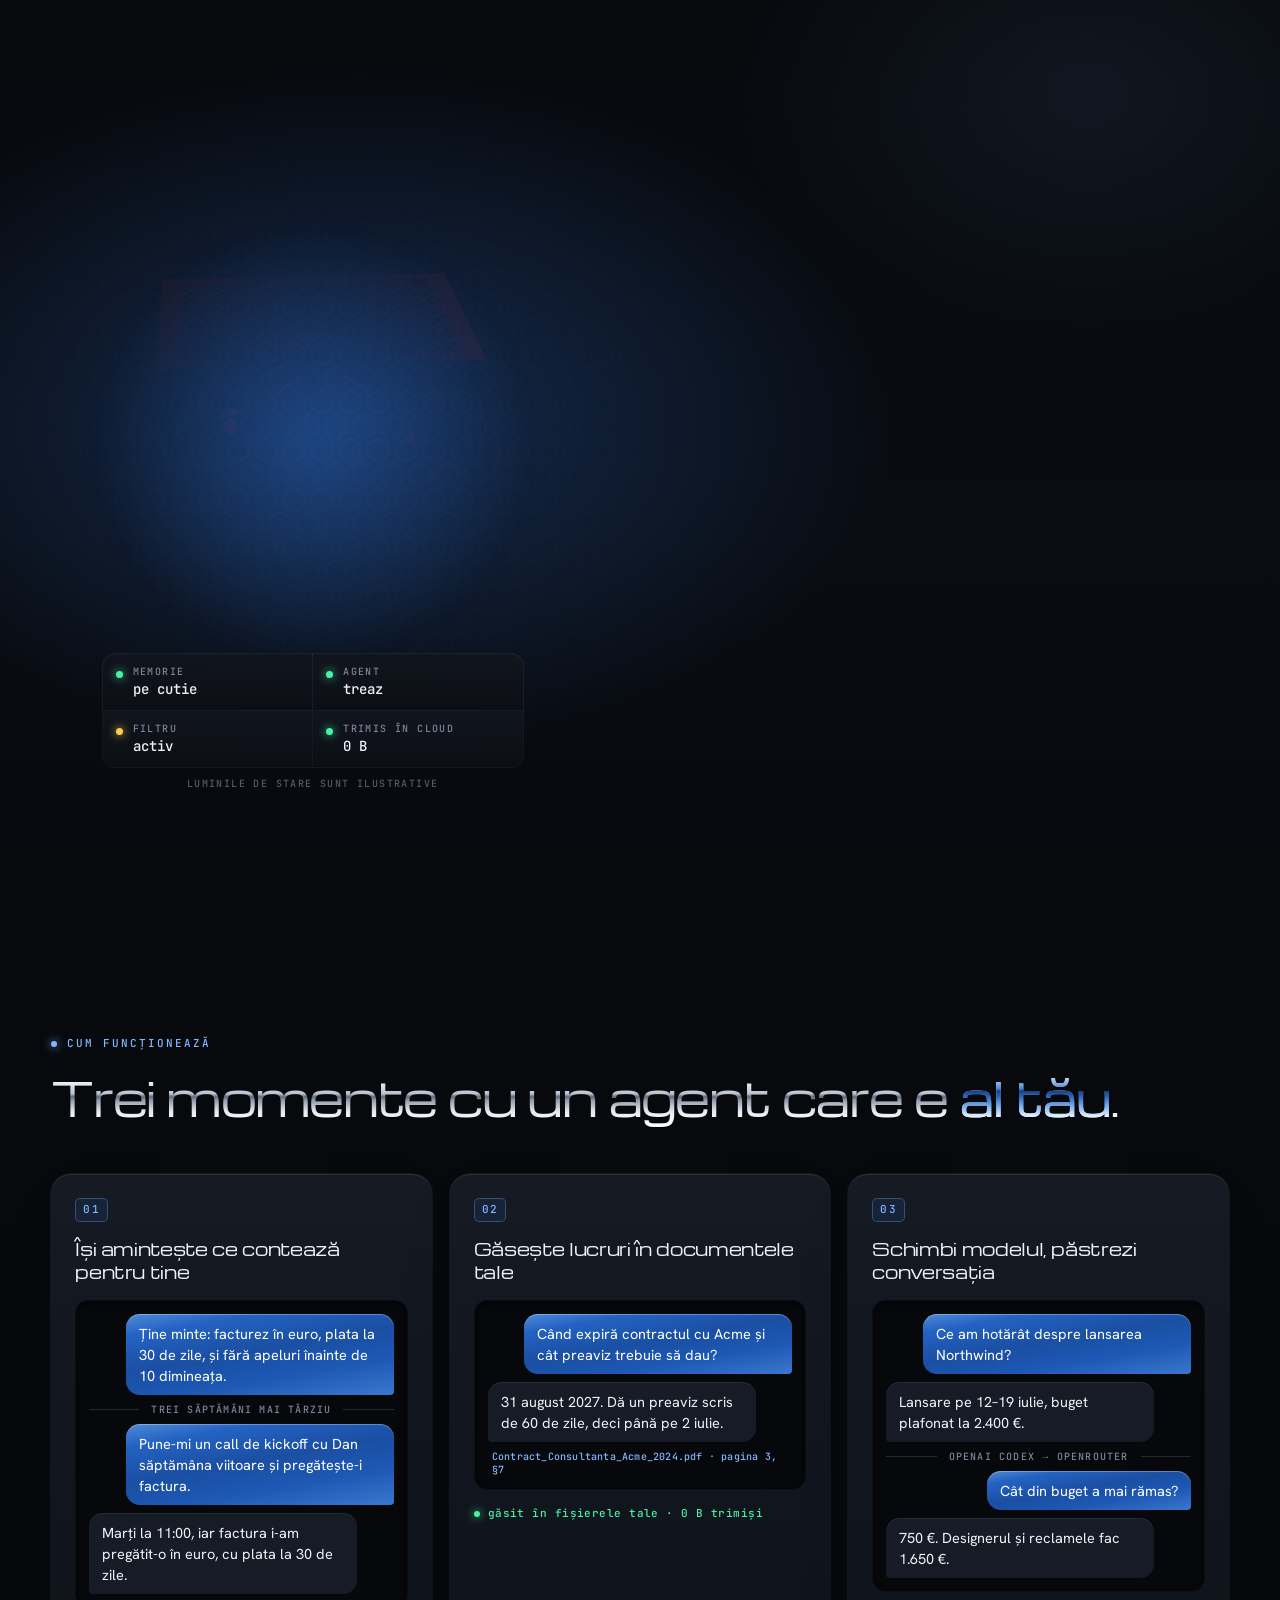
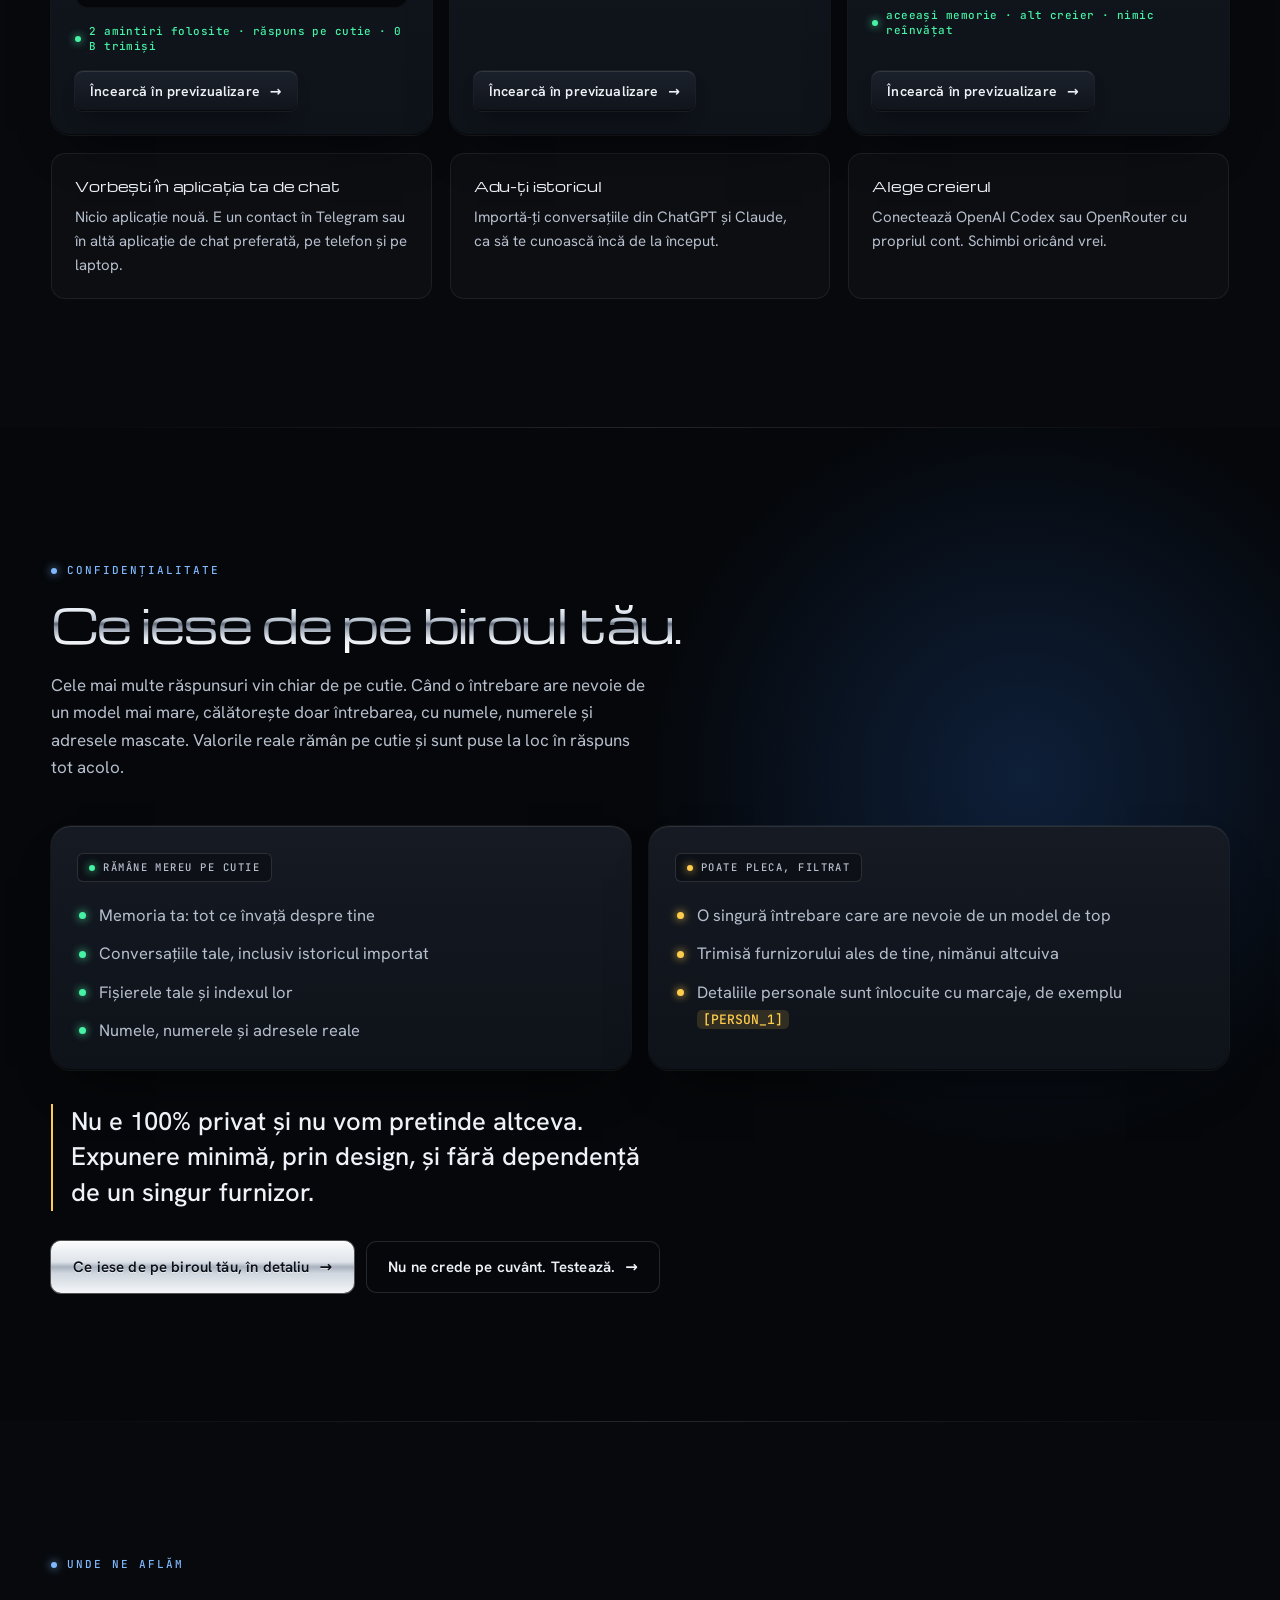
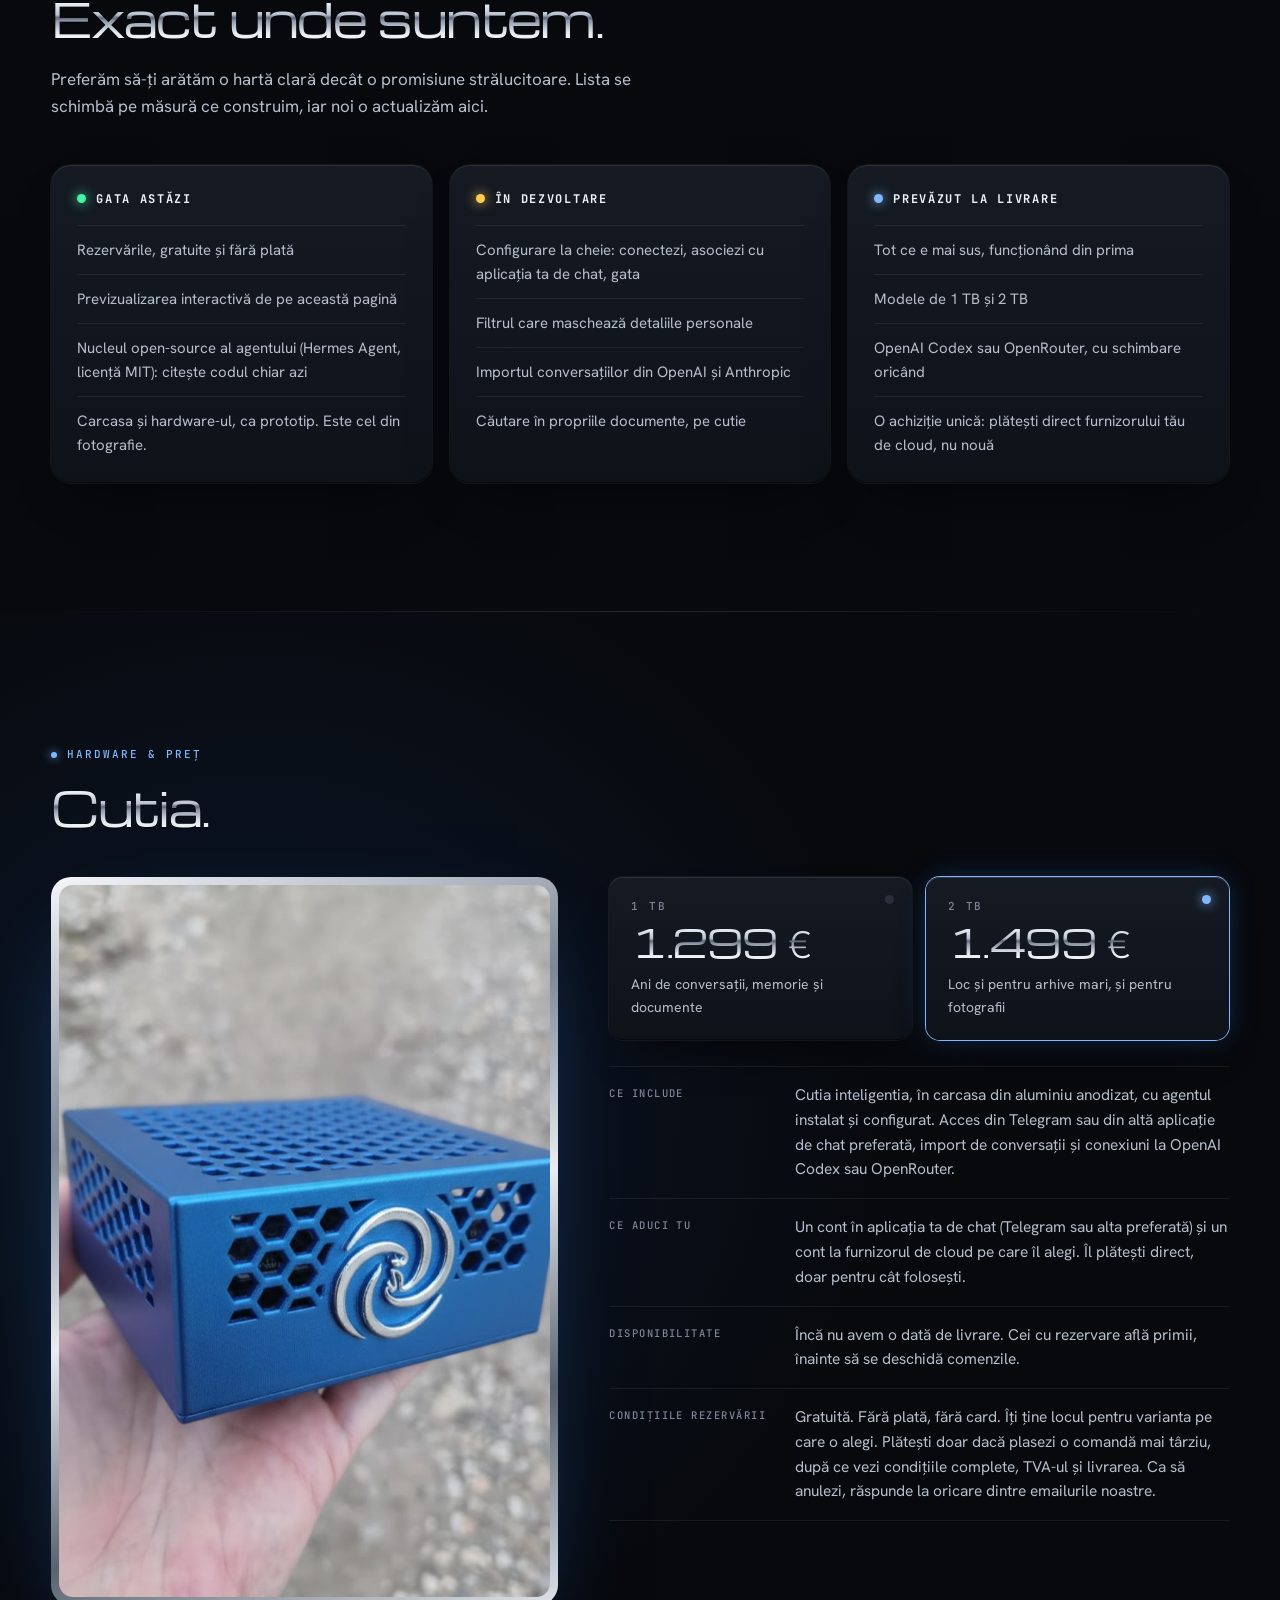
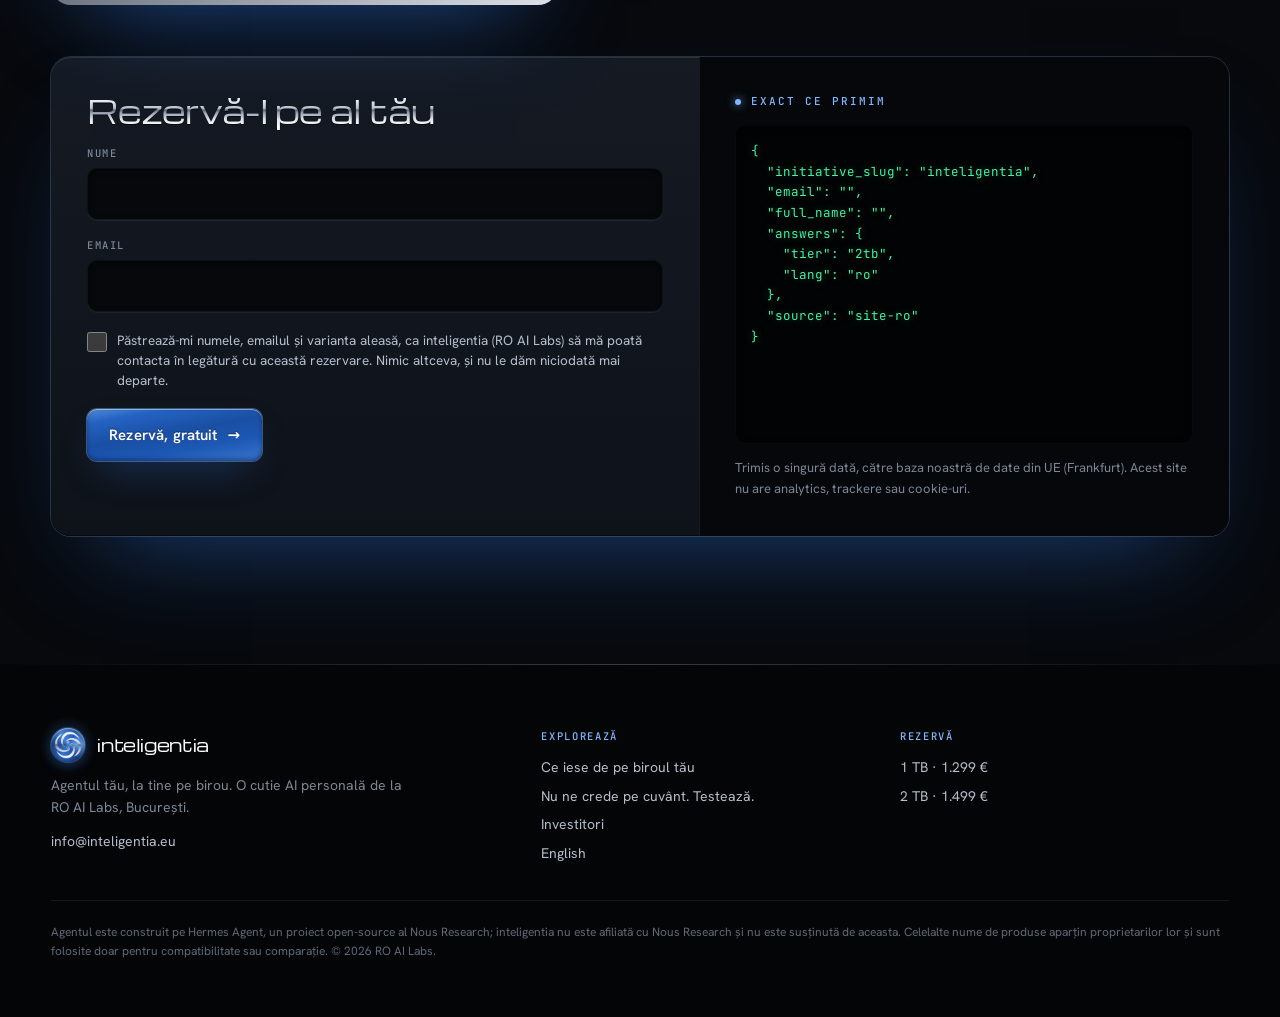
==== commit 1e662951: "Copy: drop hardware brand names, the box is described by what it does" ====
--- a/index-ro.html
+++ b/index-ro.html
@@ -45,7 +45,7 @@
         <div class="render" id="box3d">
           <img class="poster" src="assets/render/box-poster.jpg" alt="Randare a cutiei inteligentia: carcasă albastră din aluminiu cu ventilații hexagonale, prin care se văd placa, radiatorul și ventilatorul, și un cadran rotund din sticlă cu sigla în spirală pe față." width="864" height="864" fetchpriority="high">
           <video class="loop" src="assets/render/box.mp4" poster="assets/render/box-poster.jpg" autoplay muted loop playsinline preload="auto" aria-hidden="true" tabindex="-1"></video>
-          <p class="pin"><span class="tag local">Acesta e agentul tău</span><span class="tag plain">Stă pe biroul tău · NVIDIA Jetson Orin</span></p>
+          <p class="pin"><span class="tag local">Acesta e agentul tău</span><span class="tag plain">Stă pe biroul tău · mereu pornită</span></p>
         </div>
         <figcaption class="console">
           <ul class="readout" id="readout" aria-label="Cum funcționează cutia">
@@ -220,7 +220,7 @@
           </div>
 
           <dl class="facts-list">
-            <div><dt>Ce include</dt><dd>Cutia inteligentia (NVIDIA Jetson Orin, carcasă din aluminiu anodizat), cu agentul instalat și configurat. Acces din Telegram sau din altă aplicație de chat preferată, import de conversații și conexiuni la OpenAI Codex sau OpenRouter.</dd></div>
+            <div><dt>Ce include</dt><dd>Cutia inteligentia, în carcasa din aluminiu anodizat, cu agentul instalat și configurat. Acces din Telegram sau din altă aplicație de chat preferată, import de conversații și conexiuni la OpenAI Codex sau OpenRouter.</dd></div>
             <div><dt>Ce aduci tu</dt><dd>Un cont în aplicația ta de chat (Telegram sau alta preferată) și un cont la furnizorul de cloud pe care îl alegi. Îl plătești direct, doar pentru cât folosești.</dd></div>
             <div><dt>Disponibilitate</dt><dd>Încă nu avem o dată de livrare. Cei cu rezervare află primii, înainte să se deschidă comenzile.</dd></div>
             <div><dt>Condițiile rezervării</dt><dd>Gratuită. Fără plată, fără card. Îți ține locul pentru varianta pe care o alegi. Plătești doar dacă plasezi o comandă mai târziu, după ce vezi condițiile complete, TVA-ul și livrarea. Ca să anulezi, răspunde la oricare dintre emailurile noastre.</dd></div>
@@ -273,7 +273,7 @@
       <a href="#reserve">1 TB · 1.299&nbsp;€</a>
       <a href="#reserve">2 TB · 1.499&nbsp;€</a>
     </div>
-    <p class="legal">Agentul este construit pe Hermes Agent, un proiect open-source al Nous Research; inteligentia nu este afiliată cu Nous Research și nu este susținută de aceasta. NVIDIA și Jetson sunt mărci comerciale ale NVIDIA Corporation. Celelalte nume de produse aparțin proprietarilor lor și sunt folosite doar pentru compatibilitate sau comparație. © 2026 RO AI Labs.</p>
+    <p class="legal">Agentul este construit pe Hermes Agent, un proiect open-source al Nous Research; inteligentia nu este afiliată cu Nous Research și nu este susținută de aceasta. Celelalte nume de produse aparțin proprietarilor lor și sunt folosite doar pentru compatibilitate sau comparație. © 2026 RO AI Labs.</p>
   </div>
 </footer>
 
@@ -334,7 +334,7 @@
     <div>
       <p class="kicker">inteligentia</p>
       <p class="hw-p"><b>1 TB</b> 1.299&nbsp;<i>€</i> <span>·</span> <b>2 TB</b> 1.499&nbsp;<i>€</i></p>
-      <p>NVIDIA Jetson Orin într-o carcasă din aluminiu anodizat, cam cât o palmă. Agentul vine instalat. Rezervarea este gratuită.</p>
+      <p>O carcasă din aluminiu anodizat, cam cât o palmă. Agentul vine instalat. Rezervarea este gratuită.</p>
     </div>
   </div>
 </template>
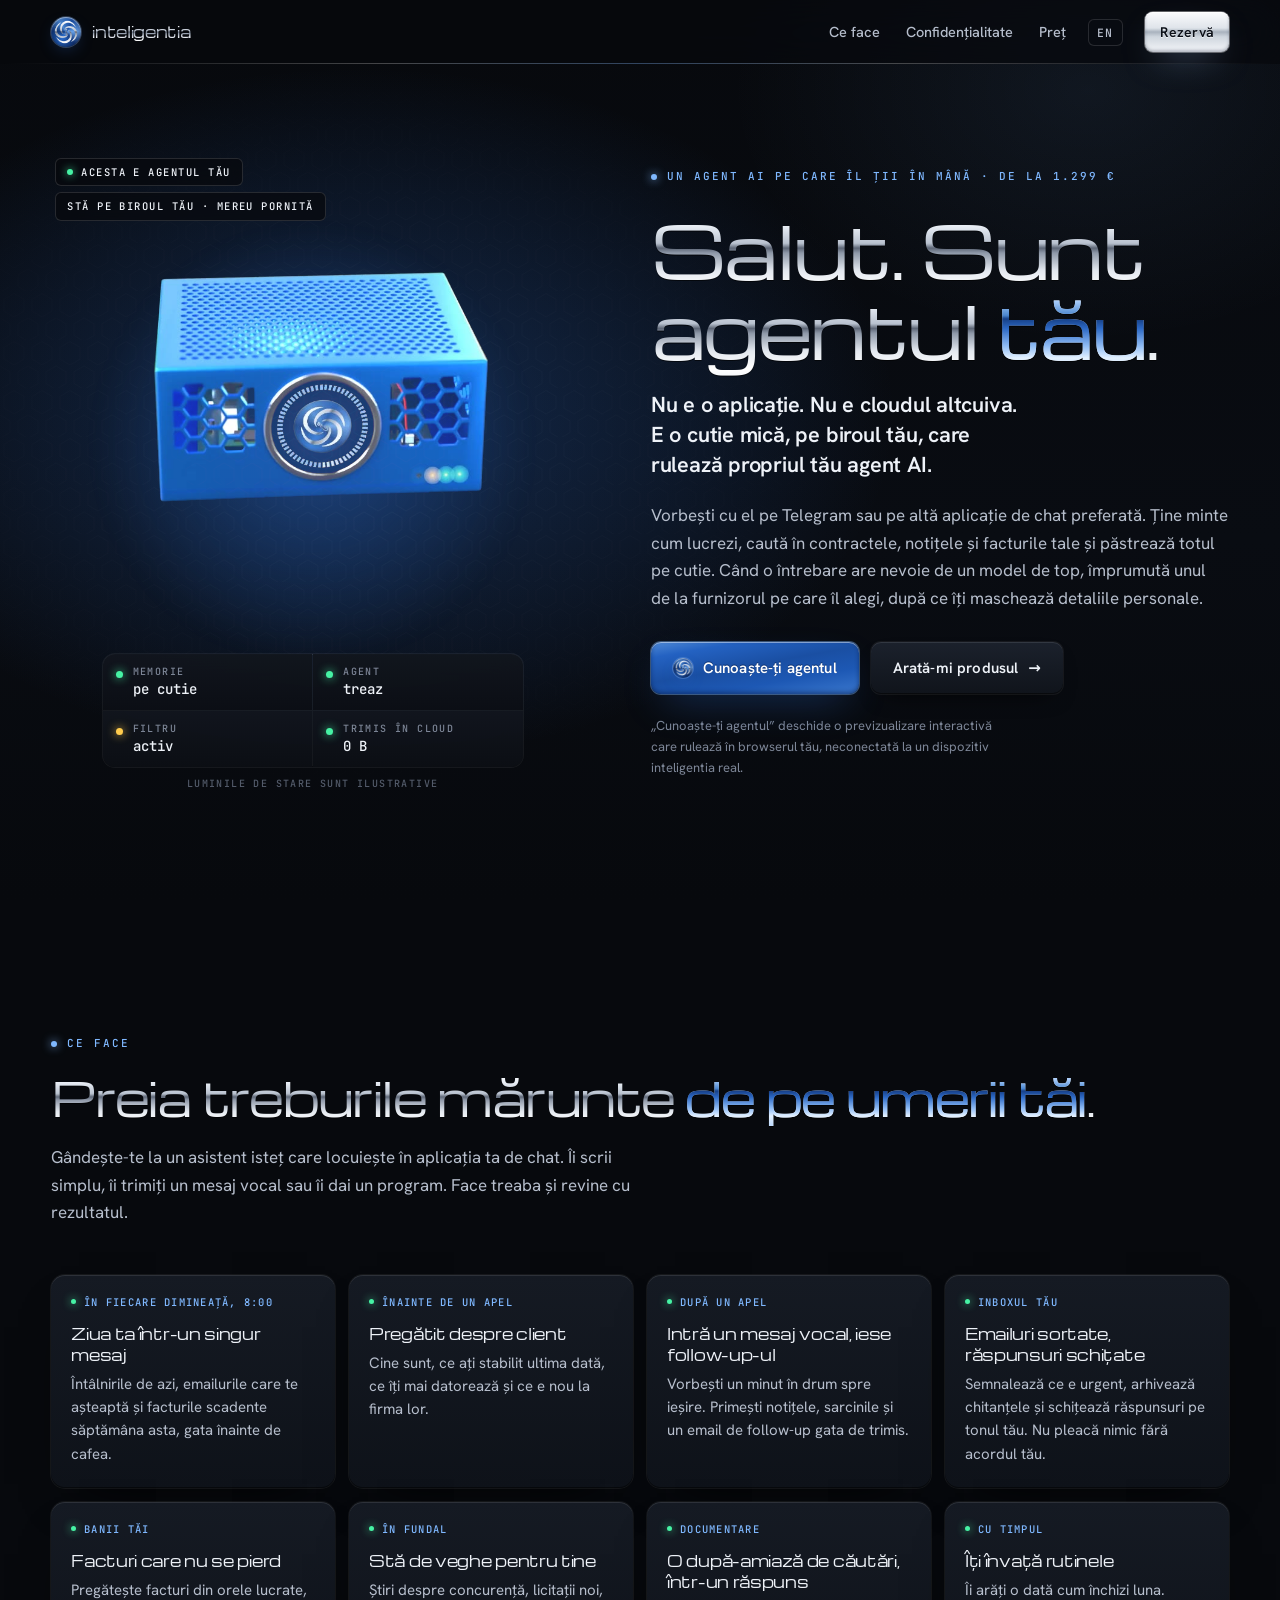
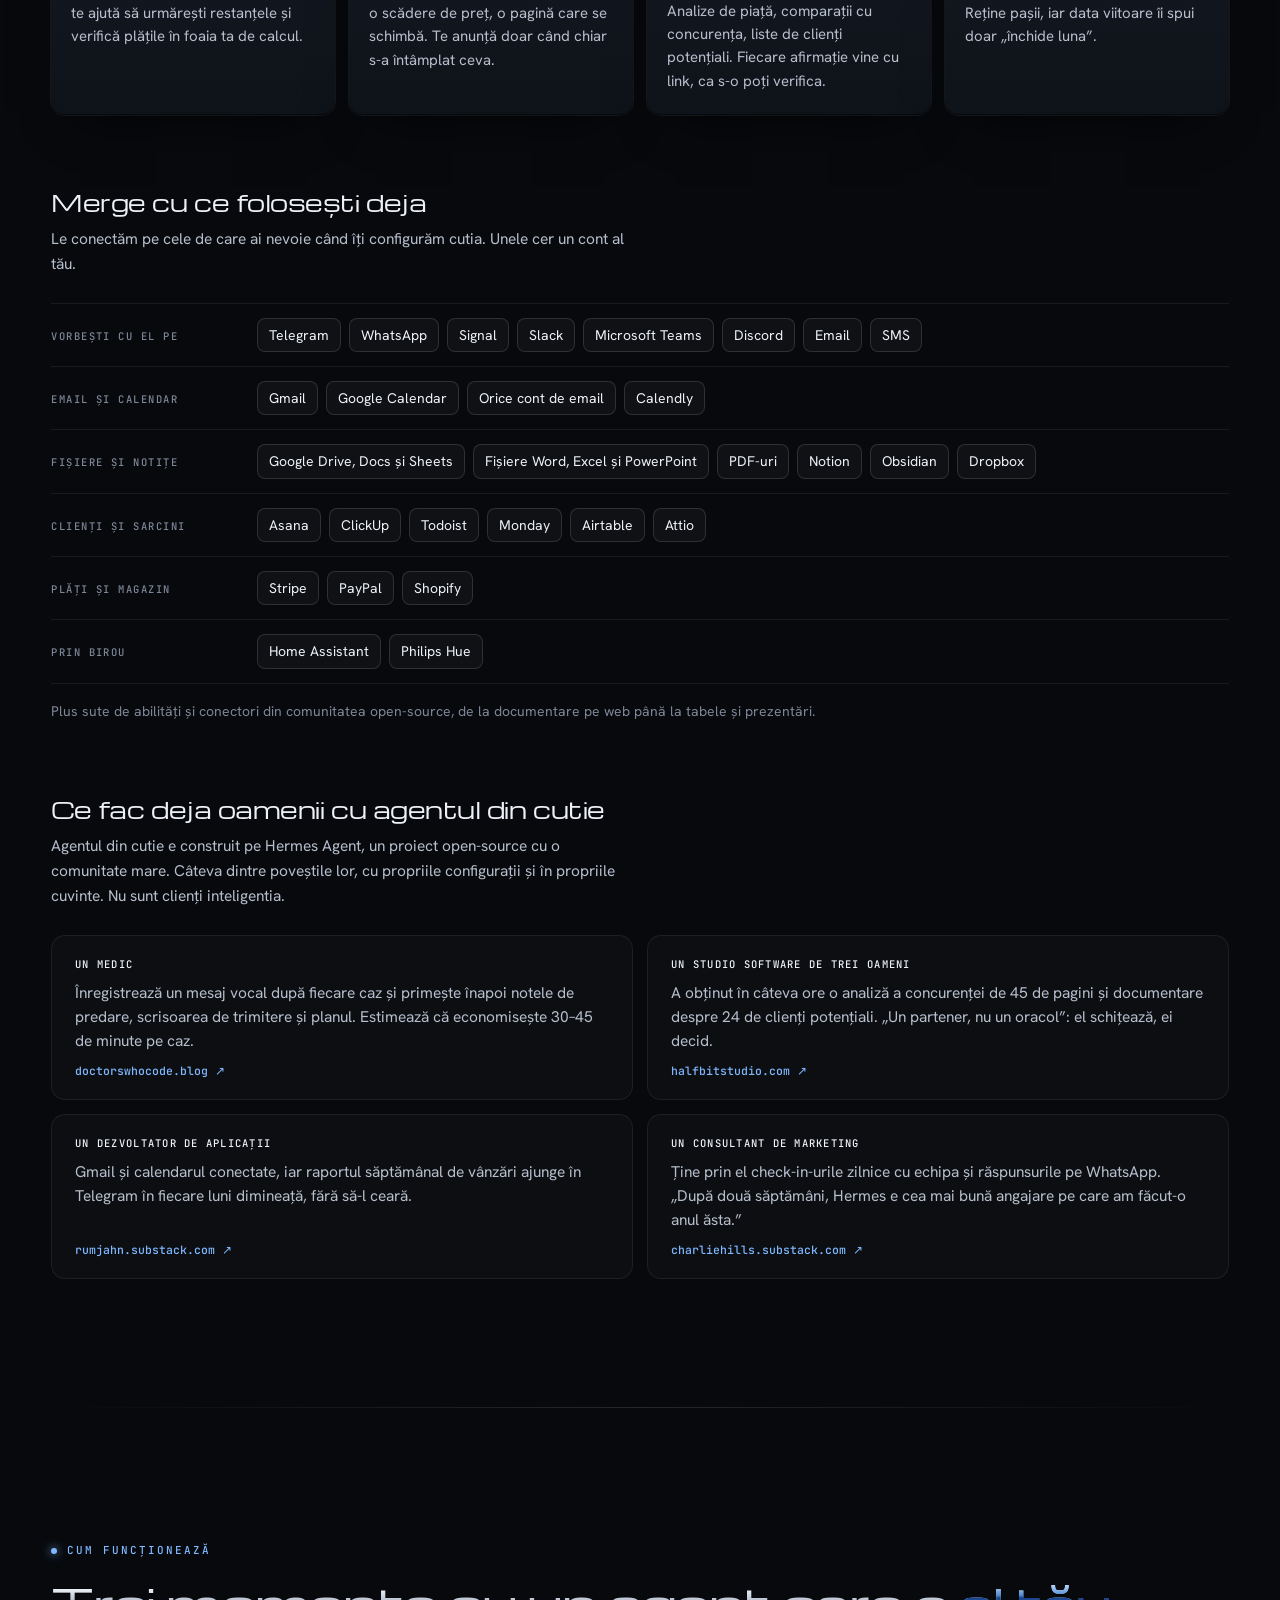
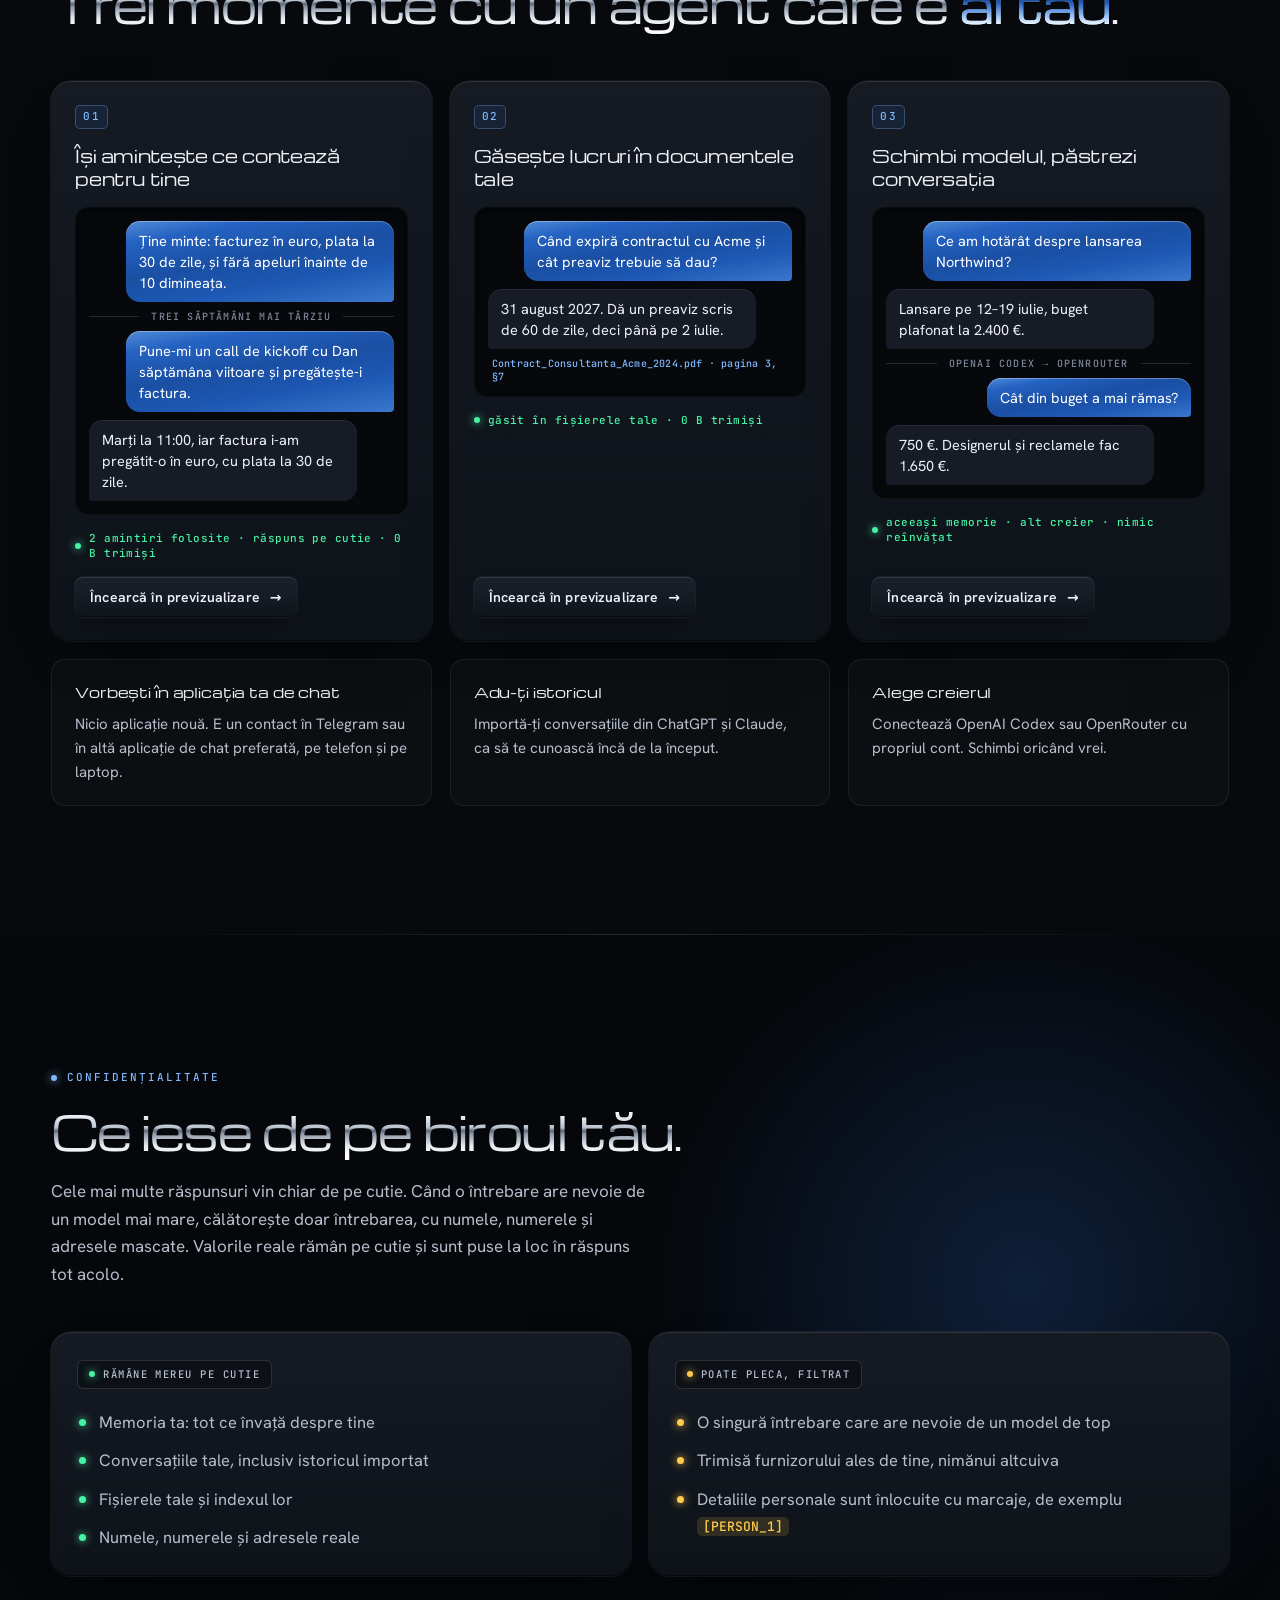
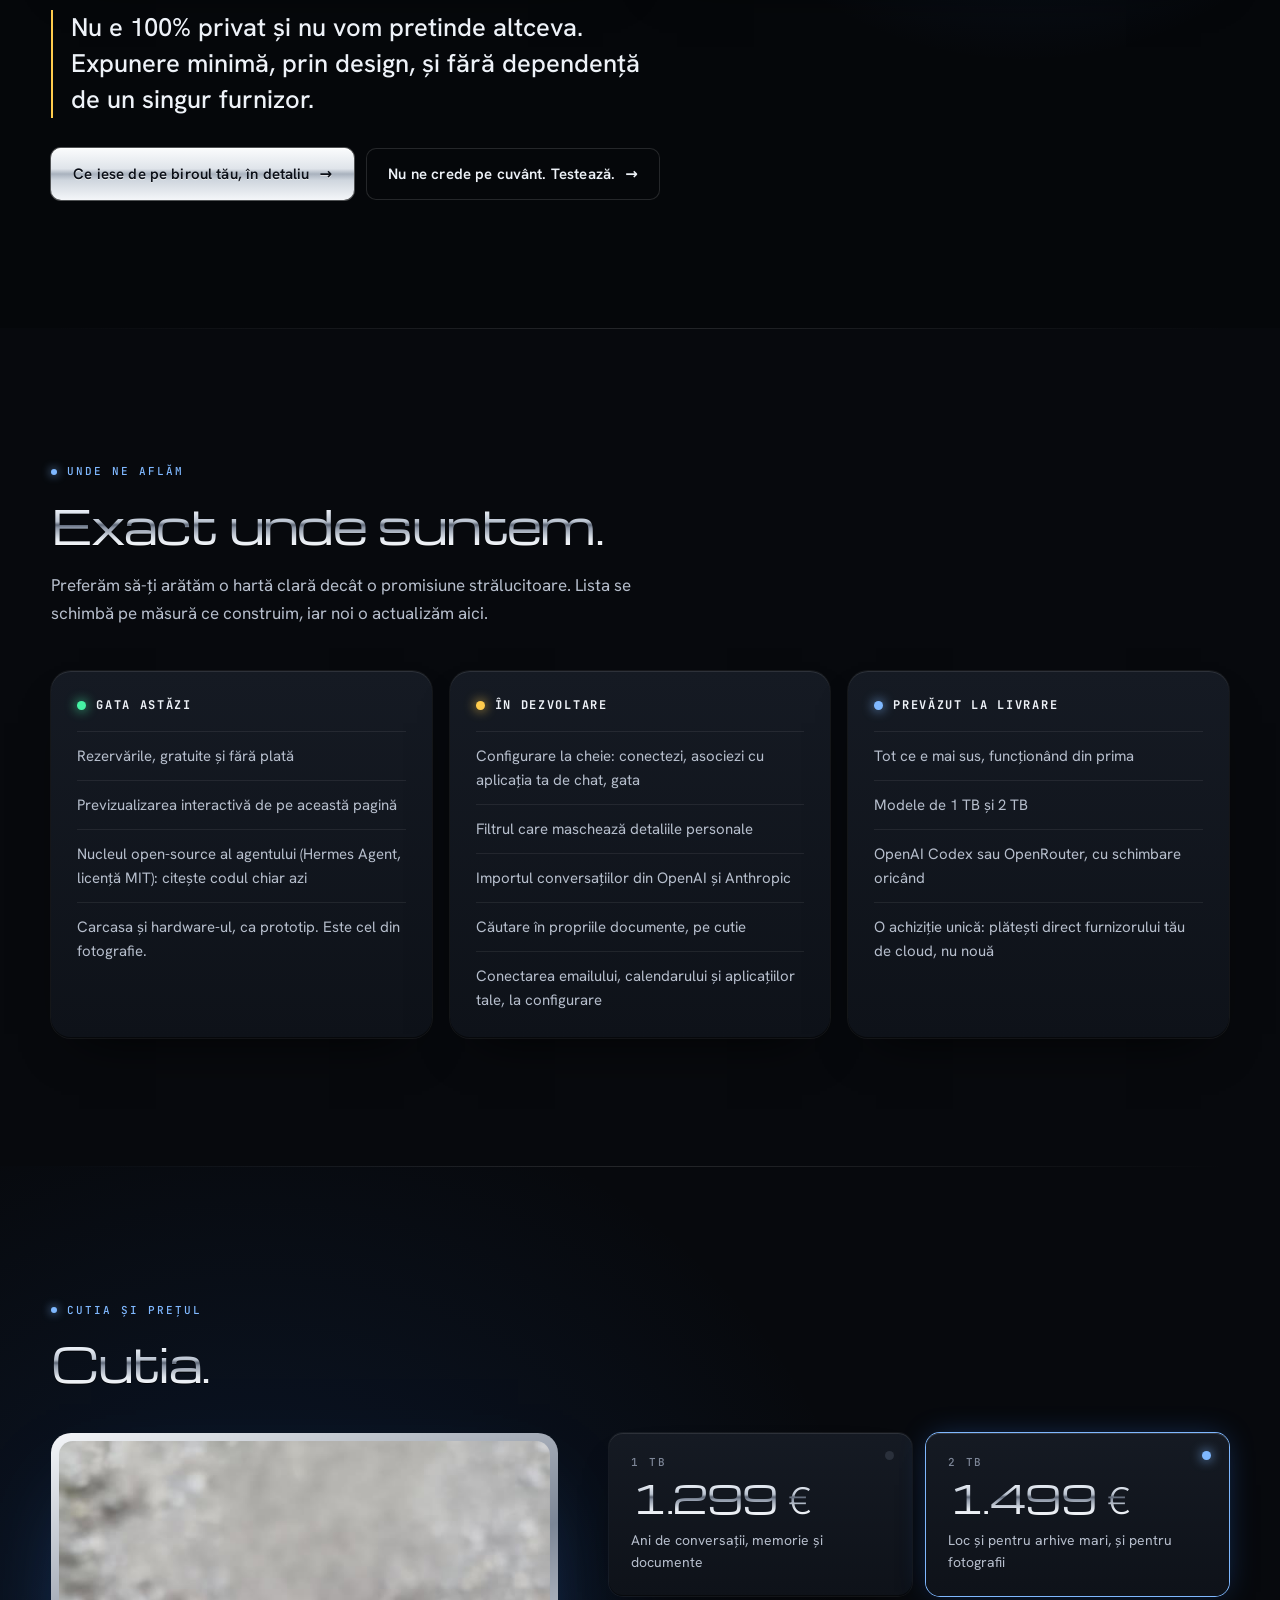
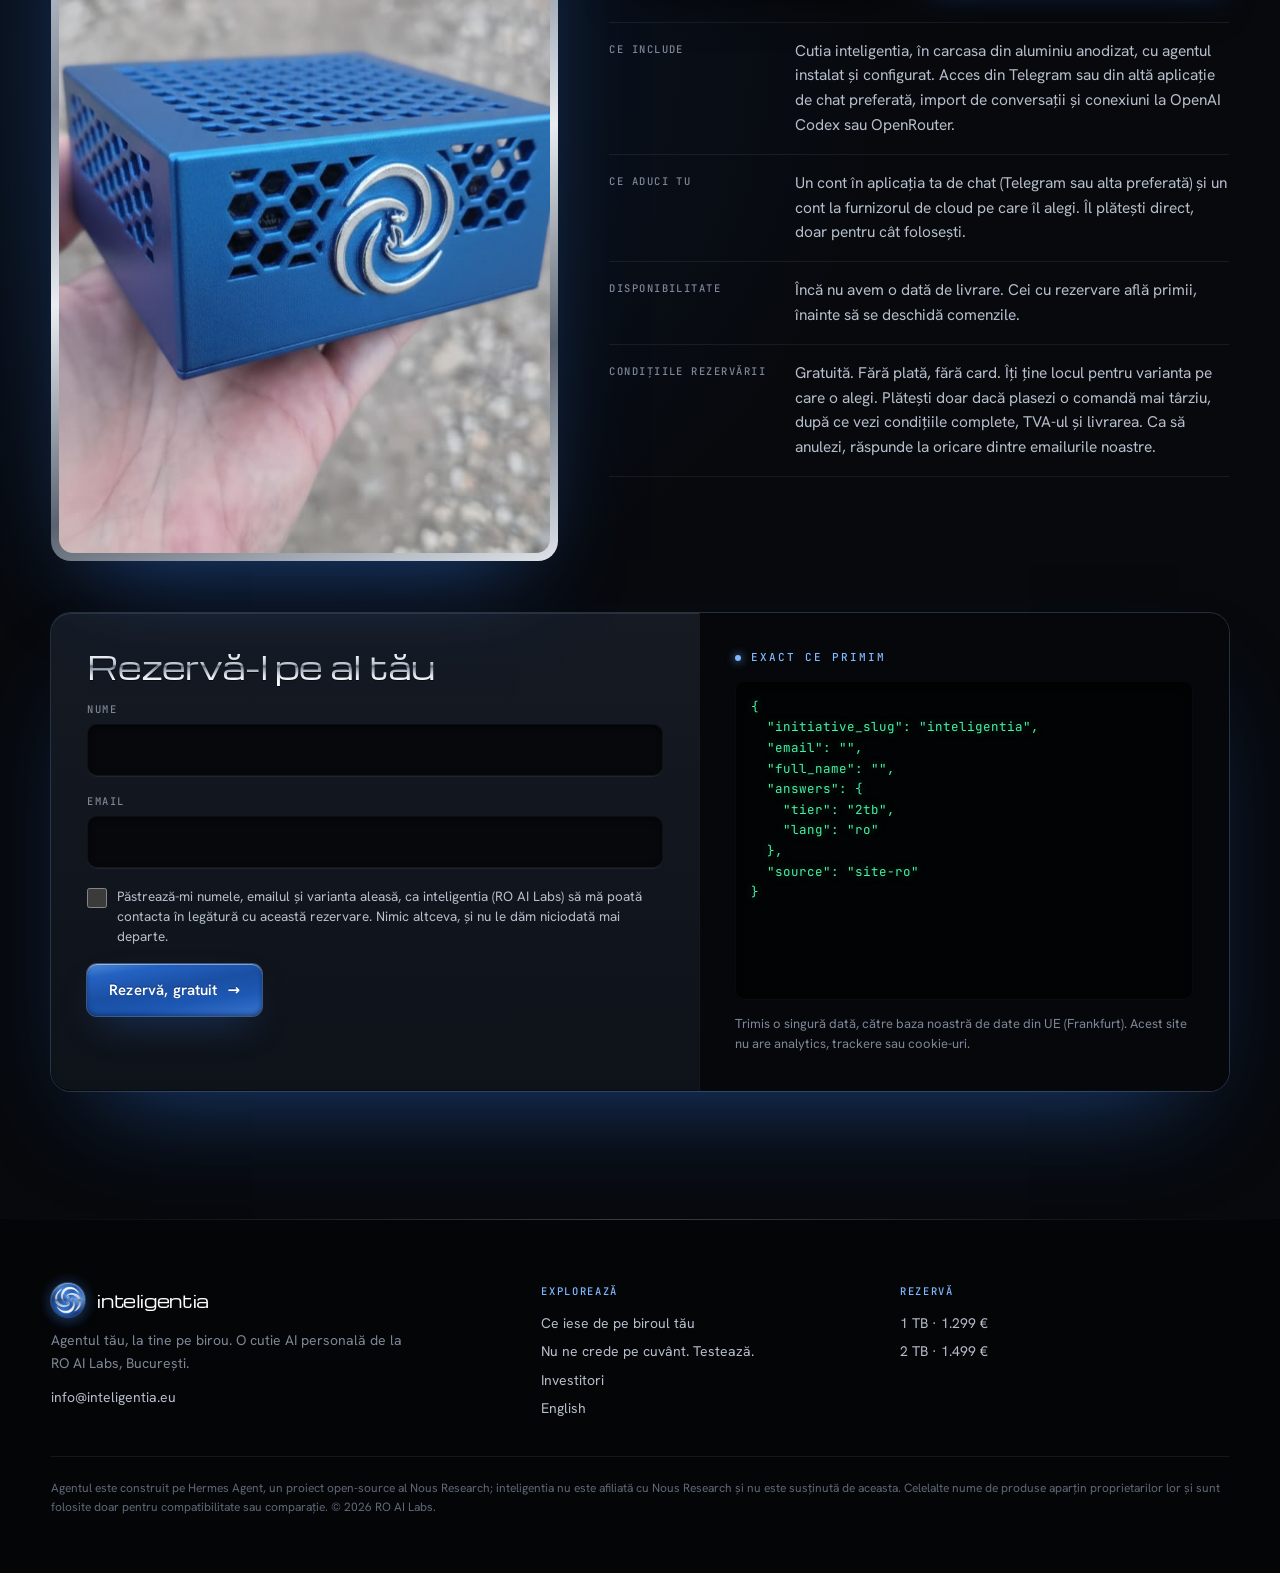
==== commit 99ad62de: "Homepage: 'What it does' section with everyday jobs, connected apps and community stories; nav says " ====
--- a/index-ro.html
+++ b/index-ro.html
@@ -27,9 +27,9 @@
   <a class="brand" href="index-ro.html" aria-label="inteligentia, pagina principală"><span class="orb" aria-hidden="true"></span><span>inteligentia</span></a>
   <nav class="nav" aria-label="Principal">
     <div class="nav-links">
-      <a class="link" href="#how">Cum funcționează</a>
+      <a class="link" href="#does">Ce face</a>
       <a class="link" href="#privacy">Confidențialitate</a>
-      <a class="link" href="#hardware">Hardware &amp; preț</a>
+      <a class="link" href="#hardware">Preț</a>
     </div>
     <a class="link lang" href="index.html" hreflang="en" lang="en">EN</a>
     <a class="btn primary sm" href="#reserve">Rezervă</a>
@@ -67,6 +67,103 @@
           <a class="btn" href="#hardware">Arată-mi produsul <span class="arr">→</span></a>
         </div>
         <p class="fine-note">„Cunoaște-ți agentul” deschide o previzualizare interactivă care rulează în browserul tău, neconectată la un dispozitiv inteligentia real.</p>
+      </div>
+    </div>
+  </section>
+
+  <!-- ============ what it does ============ -->
+  <section class="block" id="does" aria-labelledby="does-title">
+    <div class="wrap">
+      <p class="kicker">Ce face</p>
+      <h2 id="does-title" class="d d-l">Preia treburile mărunte <em>de pe umerii tăi</em>.</h2>
+      <p class="lede">Gândește-te la un asistent isteț care locuiește în aplicația ta de chat. Îi scrii simplu, îi trimiți un mesaj vocal sau îi dai un program. Face treaba și revine cu rezultatul.</p>
+
+      <div class="jobs rv">
+        <article class="job">
+          <p class="when">În fiecare dimineață, 8:00</p>
+          <h3>Ziua ta într-un singur mesaj</h3>
+          <p>Întâlnirile de azi, emailurile care te așteaptă și facturile scadente săptămâna asta, gata înainte de cafea.</p>
+        </article>
+        <article class="job">
+          <p class="when">Înainte de un apel</p>
+          <h3>Pregătit despre client</h3>
+          <p>Cine sunt, ce ați stabilit ultima dată, ce îți mai datorează și ce e nou la firma lor.</p>
+        </article>
+        <article class="job">
+          <p class="when">După un apel</p>
+          <h3>Intră un mesaj vocal, iese follow-up-ul</h3>
+          <p>Vorbești un minut în drum spre ieșire. Primești notițele, sarcinile și un email de follow-up gata de trimis.</p>
+        </article>
+        <article class="job">
+          <p class="when">Inboxul tău</p>
+          <h3>Emailuri sortate, răspunsuri schițate</h3>
+          <p>Semnalează ce e urgent, arhivează chitanțele și schițează răspunsuri pe tonul tău. Nu pleacă nimic fără acordul tău.</p>
+        </article>
+        <article class="job">
+          <p class="when">Banii tăi</p>
+          <h3>Facturi care nu se pierd</h3>
+          <p>Pregătește facturi din orele lucrate, te ajută să urmărești restanțele și verifică plățile în foaia ta de calcul.</p>
+        </article>
+        <article class="job">
+          <p class="when">În fundal</p>
+          <h3>Stă de veghe pentru tine</h3>
+          <p>Știri despre concurență, licitații noi, o scădere de preț, o pagină care se schimbă. Te anunță doar când chiar s-a întâmplat ceva.</p>
+        </article>
+        <article class="job">
+          <p class="when">Documentare</p>
+          <h3>O după-amiază de căutări, într-un răspuns</h3>
+          <p>Analize de piață, comparații cu concurența, liste de clienți potențiali. Fiecare afirmație vine cu link, ca s-o poți verifica.</p>
+        </article>
+        <article class="job">
+          <p class="when">Cu timpul</p>
+          <h3>Îți învață rutinele</h3>
+          <p>Îi arăți o dată cum închizi luna. Reține pașii, iar data viitoare îi spui doar „închide luna”.</p>
+        </article>
+      </div>
+
+      <div class="apps rv">
+        <div class="apps-head">
+          <h3>Merge cu ce folosești deja</h3>
+          <p>Le conectăm pe cele de care ai nevoie când îți configurăm cutia. Unele cer un cont al tău.</p>
+        </div>
+        <dl>
+          <div><dt>Vorbești cu el pe</dt><dd><span>Telegram</span><span>WhatsApp</span><span>Signal</span><span>Slack</span><span>Microsoft Teams</span><span>Discord</span><span>Email</span><span>SMS</span></dd></div>
+          <div><dt>Email și calendar</dt><dd><span>Gmail</span><span>Google Calendar</span><span>Orice cont de email</span><span>Calendly</span></dd></div>
+          <div><dt>Fișiere și notițe</dt><dd><span>Google Drive, Docs și Sheets</span><span>Fișiere Word, Excel și PowerPoint</span><span>PDF-uri</span><span>Notion</span><span>Obsidian</span><span>Dropbox</span></dd></div>
+          <div><dt>Clienți și sarcini</dt><dd><span>Asana</span><span>ClickUp</span><span>Todoist</span><span>Monday</span><span>Airtable</span><span>Attio</span></dd></div>
+          <div><dt>Plăți și magazin</dt><dd><span>Stripe</span><span>PayPal</span><span>Shopify</span></dd></div>
+          <div><dt>Prin birou</dt><dd><span>Home Assistant</span><span>Philips Hue</span></dd></div>
+        </dl>
+        <p class="apps-more">Plus sute de abilități și conectori din comunitatea open-source, de la documentare pe web până la tabele și prezentări.</p>
+      </div>
+
+      <div class="stories rv">
+        <div class="apps-head">
+          <h3>Ce fac deja oamenii cu agentul din cutie</h3>
+          <p>Agentul din cutie e construit pe Hermes Agent, un proiect open-source cu o comunitate mare. Câteva dintre poveștile lor, cu propriile configurații și în propriile cuvinte. Nu sunt clienți inteligentia.</p>
+        </div>
+        <div class="story-grid">
+          <a class="story" href="https://www.doctorswhocode.blog/blog/ai-operations-partner-hermes-agent-physician-workflows" rel="noopener" target="_blank" hreflang="en">
+            <p class="who">Un medic</p>
+            <p>Înregistrează un mesaj vocal după fiecare caz și primește înapoi notele de predare, scrisoarea de trimitere și planul. Estimează că economisește 30–45 de minute pe caz.</p>
+            <span class="src">doctorswhocode.blog ↗</span>
+          </a>
+          <a class="story" href="https://halfbitstudio.com/en/how-we-run-our-company-with-hermes-agent/" rel="noopener" target="_blank" hreflang="en">
+            <p class="who">Un studio software de trei oameni</p>
+            <p>A obținut în câteva ore o analiză a concurenței de 45 de pagini și documentare despre 24 de clienți potențiali. „Un partener, nu un oracol”: el schițează, ei decid.</p>
+            <span class="src">halfbitstudio.com ↗</span>
+          </a>
+          <a class="story" href="https://rumjahn.substack.com/p/complete-guide-to-mastering-hermes" rel="noopener" target="_blank" hreflang="en">
+            <p class="who">Un dezvoltator de aplicații</p>
+            <p>Gmail și calendarul conectate, iar raportul săptămânal de vânzări ajunge în Telegram în fiecare luni dimineață, fără să-l ceară.</p>
+            <span class="src">rumjahn.substack.com ↗</span>
+          </a>
+          <a class="story" href="https://charliehills.substack.com/p/hermes-agent-beginner-advanced" rel="noopener" target="_blank" hreflang="en">
+            <p class="who">Un consultant de marketing</p>
+            <p>Ține prin el check-in-urile zilnice cu echipa și răspunsurile pe WhatsApp. „După două săptămâni, Hermes e cea mai bună angajare pe care am făcut-o anul ăsta.”</p>
+            <span class="src">charliehills.substack.com ↗</span>
+          </a>
+        </div>
       </div>
     </div>
   </section>
@@ -183,6 +280,7 @@
             <li>Filtrul care maschează detaliile personale</li>
             <li>Importul conversațiilor din OpenAI și Anthropic</li>
             <li>Căutare în propriile documente, pe cutie</li>
+            <li>Conectarea emailului, calendarului și aplicațiilor tale, la configurare</li>
           </ul>
         </div>
         <div class="col ship">
@@ -201,7 +299,7 @@
   <!-- ============ hardware, price, reservation ============ -->
   <section class="block product" id="hardware" aria-labelledby="hw-title">
     <div class="wrap">
-      <p class="kicker">Hardware &amp; preț</p>
+      <p class="kicker">Cutia și prețul</p>
       <h2 id="hw-title" class="d d-l">Cutia.</h2>
 
       <div class="buy">
@@ -291,9 +389,9 @@
       <button class="close" id="agent-close" type="button" aria-label="Închide previzualizarea">✕</button>
     </div>
     <nav class="agent-nav" aria-label="Ieși din previzualizare">
-      <a href="#how" data-nav>Cum funcționează</a>
+      <a href="#does" data-nav>Ce face</a>
       <a href="#privacy" data-nav>Confidențialitate</a>
-      <a href="#hardware" data-nav>Hardware &amp; preț</a>
+      <a href="#hardware" data-nav>Preț</a>
       <a href="#reserve" data-nav class="go">Rezervă</a>
     </nav>
   </header>
--- a/assets/css/agent.css
+++ b/assets/css/agent.css
@@ -283,6 +283,38 @@
 .boot-inner { display: grid; justify-items: center; gap: 26px; }
 .boot pre { font: 400 13px/1.9 var(--mono); min-width: min(300px, 100%); color: var(--led); text-shadow: 0 0 10px rgba(70, 242, 164, .35); }
 .boot .skip-hint { position: absolute; bottom: 22px; left: 0; right: 0; text-align: center; font: 500 10.5px var(--mono); letter-spacing: .14em; text-transform: uppercase; color: #535b6a; }
+
+/* what it does */
+.jobs { display: grid; grid-template-columns: repeat(4, 1fr); gap: 14px; margin-top: 48px; }
+.job { padding: 20px 20px 22px; border-radius: var(--r); background: var(--panel); box-shadow: var(--edge), var(--sh); }
+.job .when { display: flex; align-items: center; gap: 8px; font: 500 10.5px var(--mono); letter-spacing: .12em; text-transform: uppercase; color: var(--electric); }
+.job .when::before { content: ""; width: 5px; height: 5px; border-radius: 50%; background: var(--led); box-shadow: 0 0 8px var(--led); flex: none; }
+.job h3 { margin-top: 14px; font-family: var(--display); font-weight: 400; font-size: 15px; line-height: 1.4; letter-spacing: -.02em; }
+.job h3 + p { margin-top: 8px; color: var(--ink-2); font-size: 15px; line-height: 1.55; }
+.apps, .stories { margin-top: 72px; }
+.apps-head h3 { font-family: var(--display); font-weight: 400; font-size: clamp(18px, 1.8vw, 24px); line-height: 1.3; letter-spacing: -.02em; }
+.apps-head p { margin-top: 10px; max-width: 64ch; color: var(--ink-2); font-size: 15.5px; }
+.apps dl { margin-top: 26px; border-top: 1px solid var(--hair); }
+.apps dl > div { display: grid; grid-template-columns: 190px 1fr; gap: 16px; padding: 14px 0; border-bottom: 1px solid var(--hair); align-items: baseline; }
+.apps dt { font: 500 10.5px/2.4 var(--mono); letter-spacing: .14em; text-transform: uppercase; color: var(--muted); }
+.apps dd { display: flex; flex-wrap: wrap; gap: 8px; }
+.apps dd span { padding: 6px 12px; border-radius: 8px; background: rgba(255, 255, 255, .03); box-shadow: inset 0 0 0 1px var(--hair-2); font-size: 14px; color: var(--ink); white-space: nowrap; }
+.apps-more { margin-top: 16px; color: var(--muted); font-size: 14px; }
+.story-grid { display: grid; grid-template-columns: repeat(2, 1fr); gap: 14px; margin-top: 26px; }
+.story { display: flex; flex-direction: column; gap: 10px; padding: 22px 24px; border-radius: var(--r); background: rgba(255, 255, 255, .02); box-shadow: inset 0 0 0 1px var(--hair); color: var(--ink-2); text-decoration: none; font-size: 15.5px; line-height: 1.55; transition: box-shadow .2s; }
+.story:hover { box-shadow: inset 0 0 0 1px var(--electric); }
+.story .who { font: 500 10.5px var(--mono); letter-spacing: .12em; text-transform: uppercase; color: var(--ink); }
+.story .src { margin-top: auto; font: 500 11.5px var(--mono); color: var(--electric); }
+@media (max-width: 1100px) { .jobs { grid-template-columns: repeat(2, 1fr); } }
+@media (max-width: 640px) {
+  .jobs, .story-grid { grid-template-columns: 1fr; }
+  .jobs { gap: 10px; margin-top: 36px; }
+  .job { padding: 16px 18px 18px; }
+  .apps, .stories { margin-top: 56px; }
+  .apps dl > div { grid-template-columns: 1fr; gap: 6px; }
+  .apps dt { line-height: 1.6; }
+  .apps dd span { white-space: normal; }
+}
 
 /* ---------- responsive ---------- */
 @media (max-width: 1100px) {
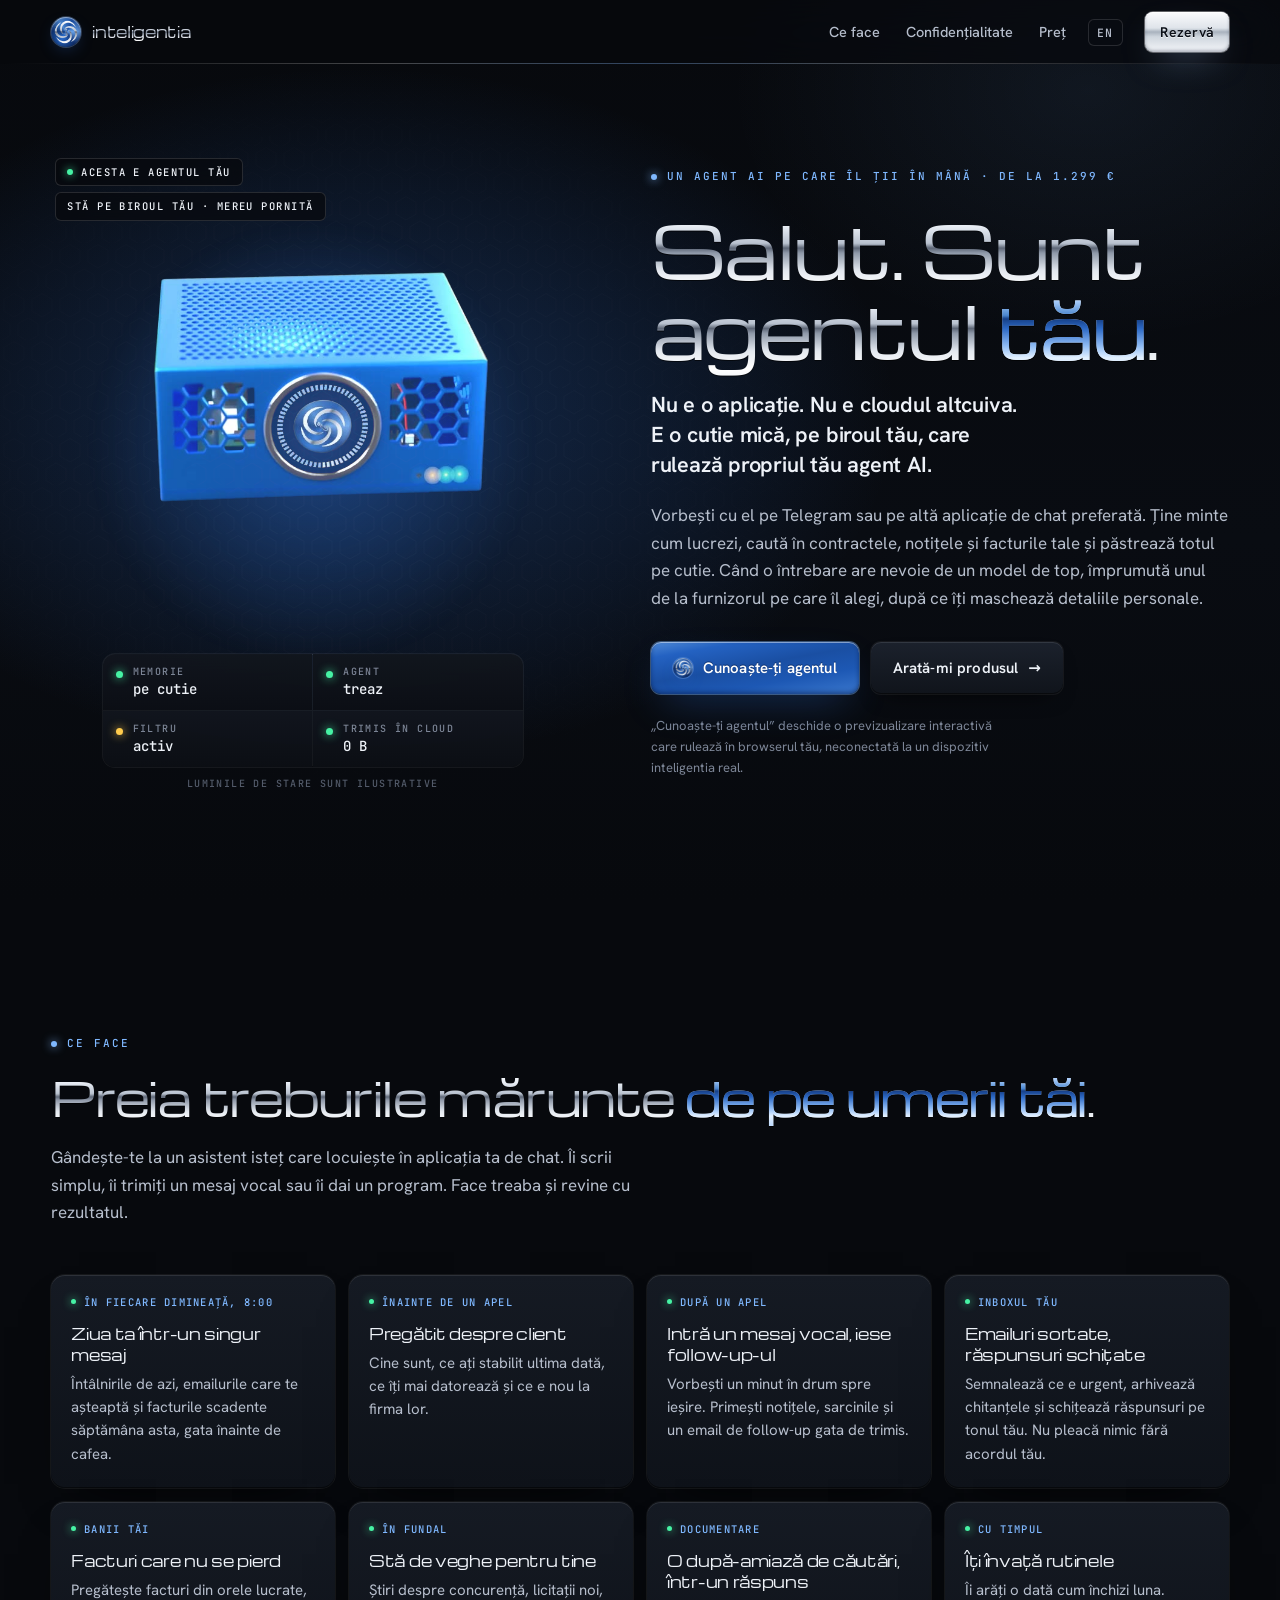
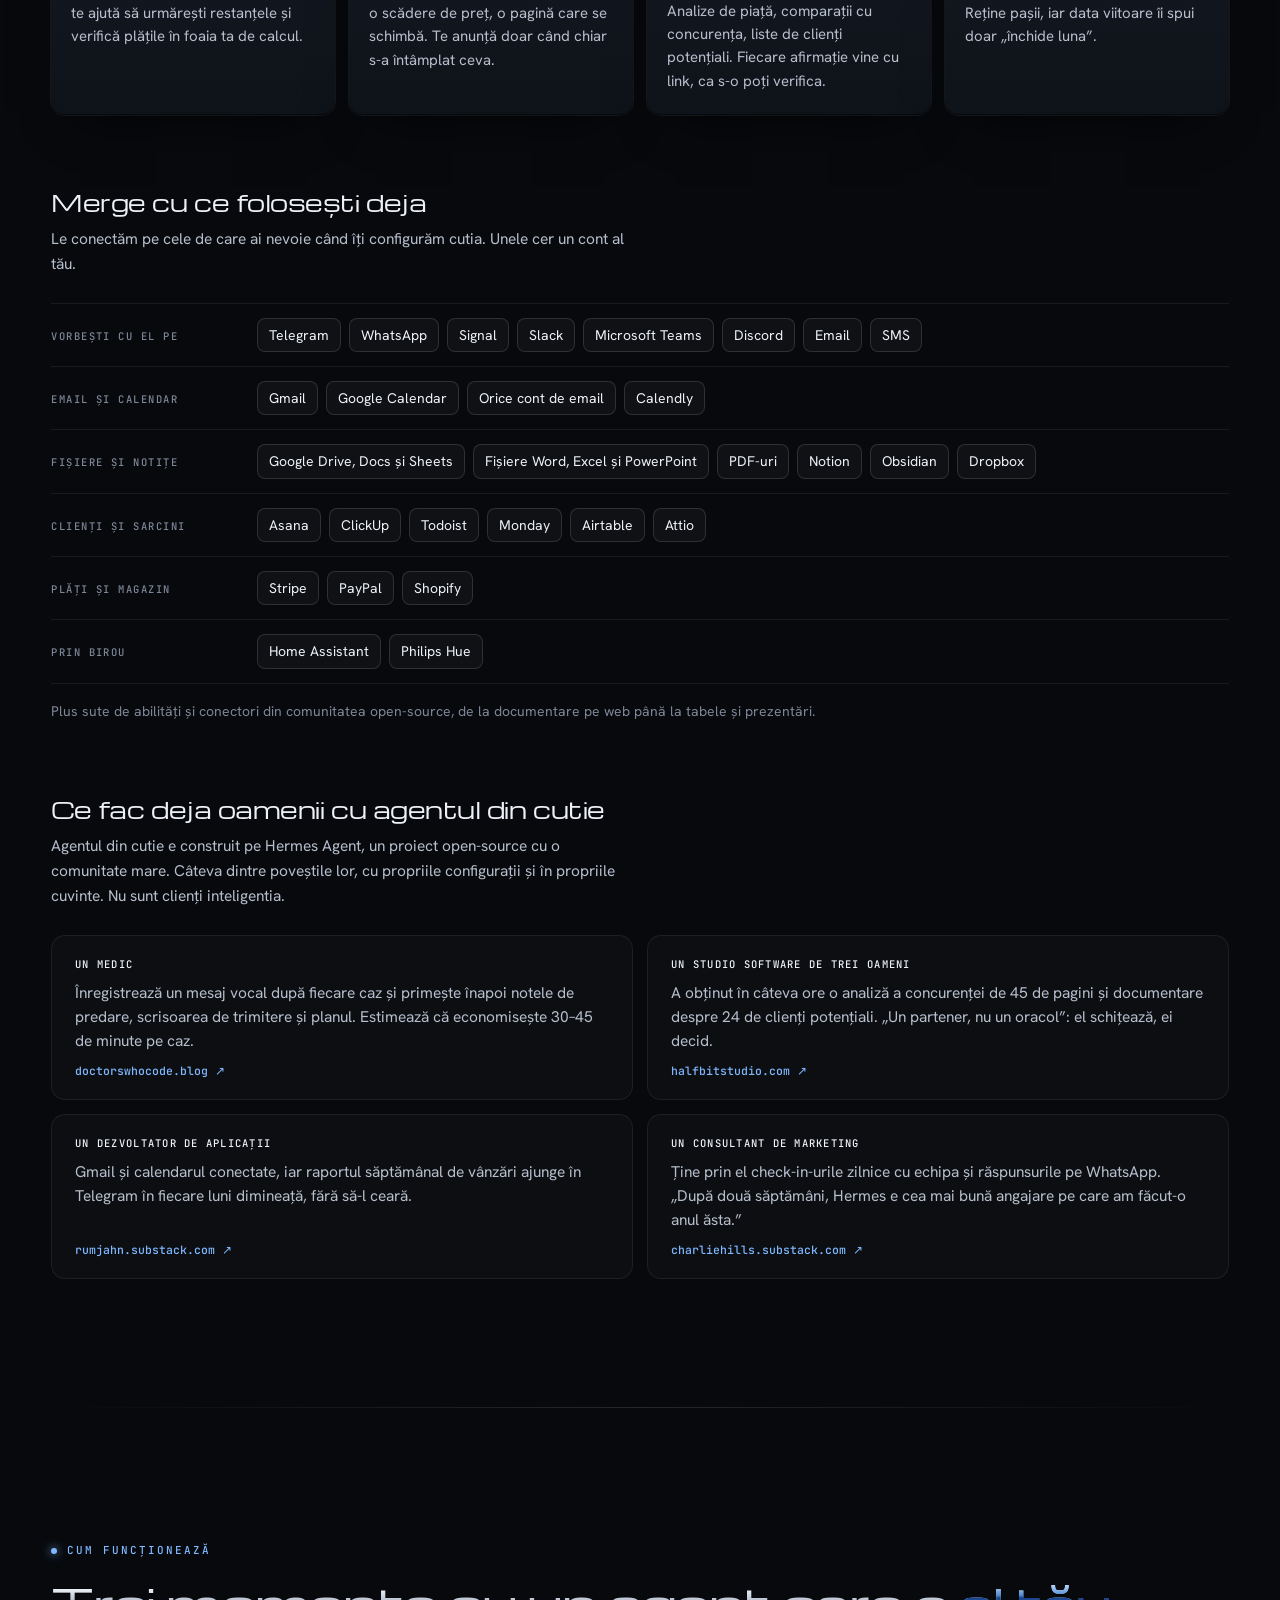
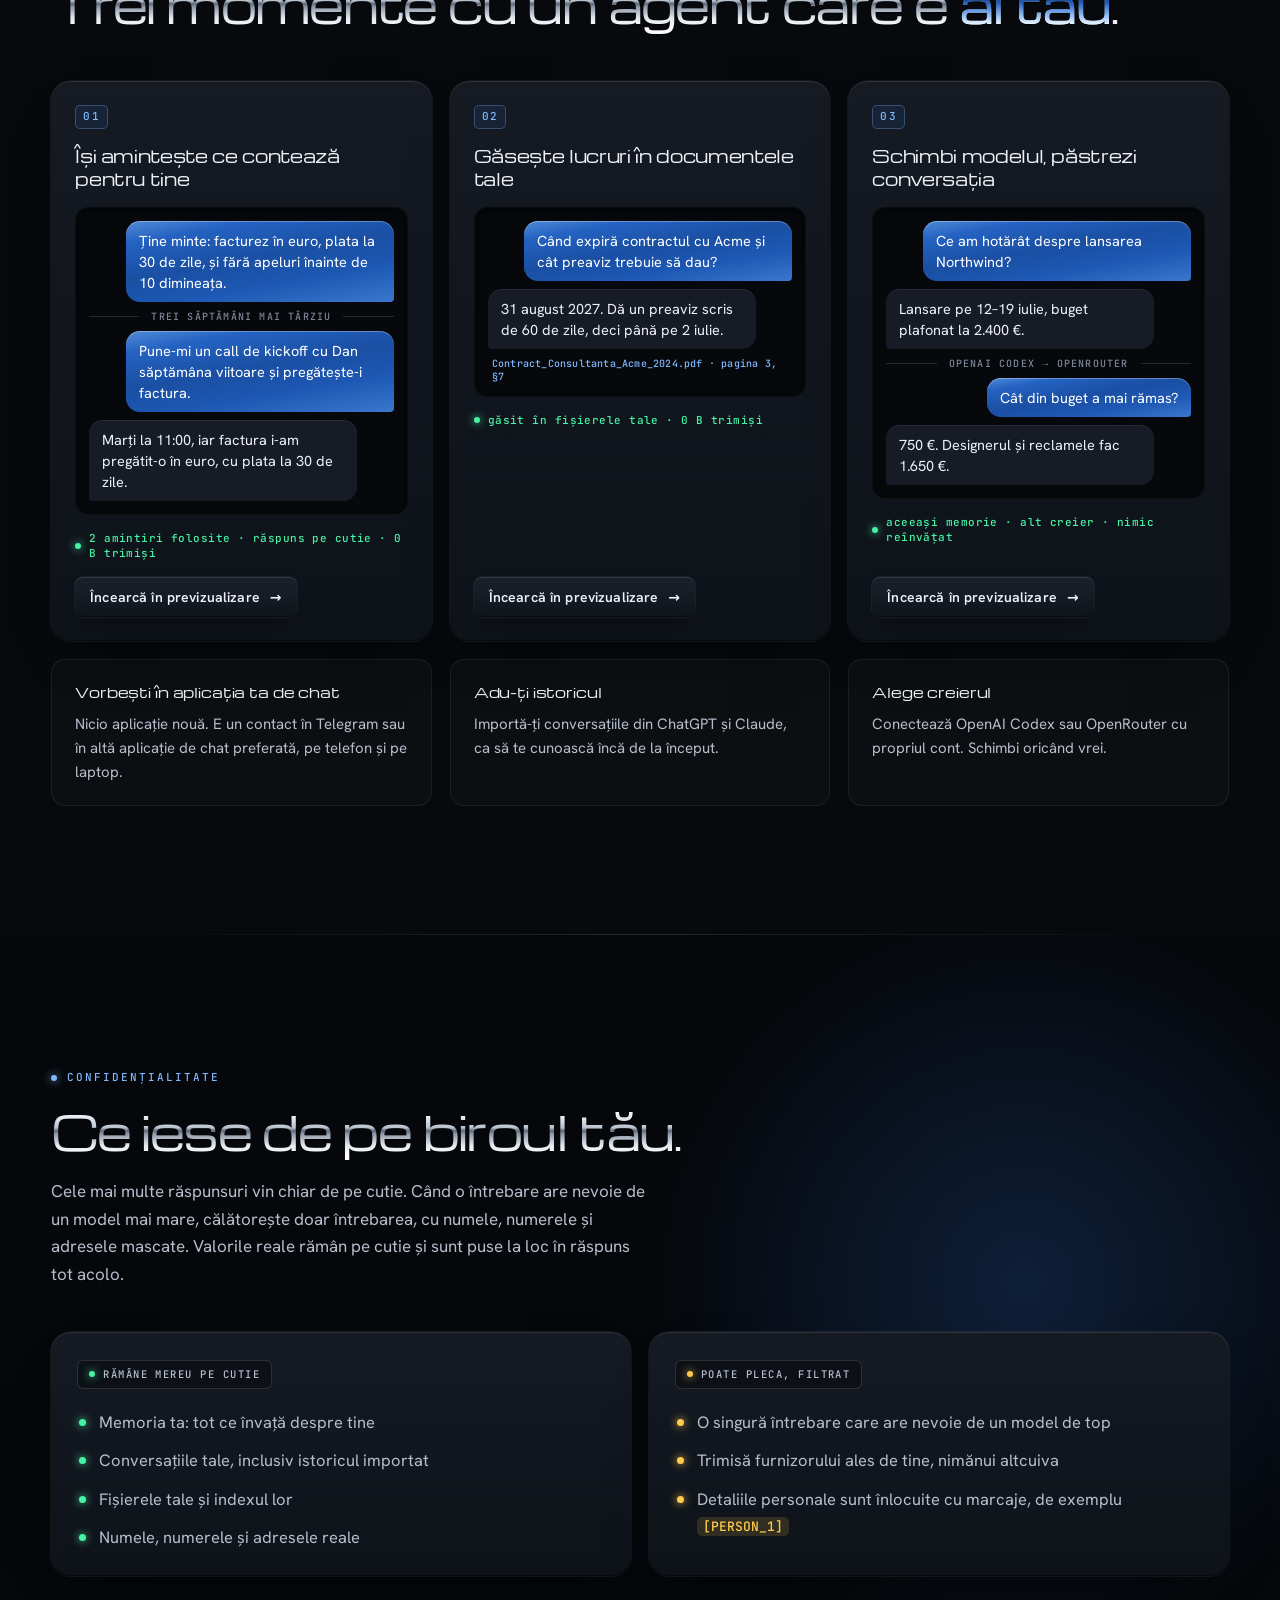
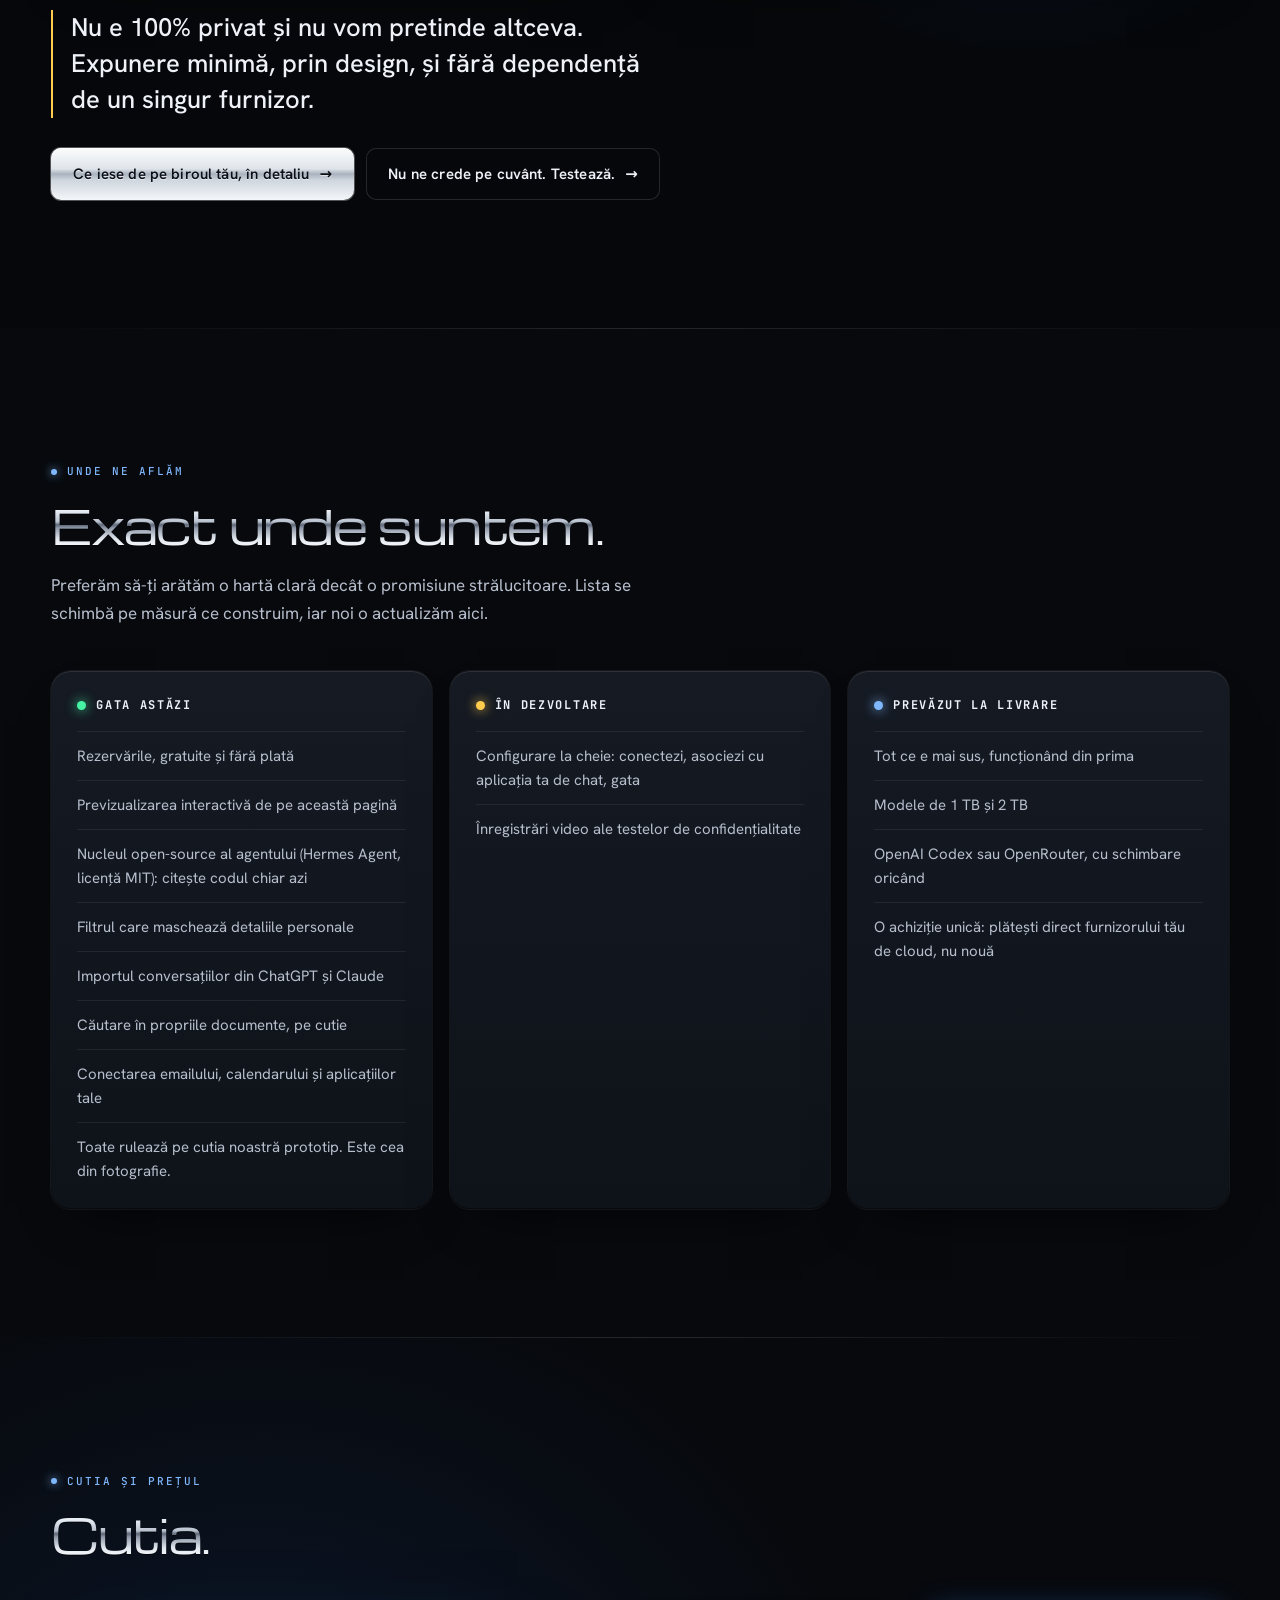
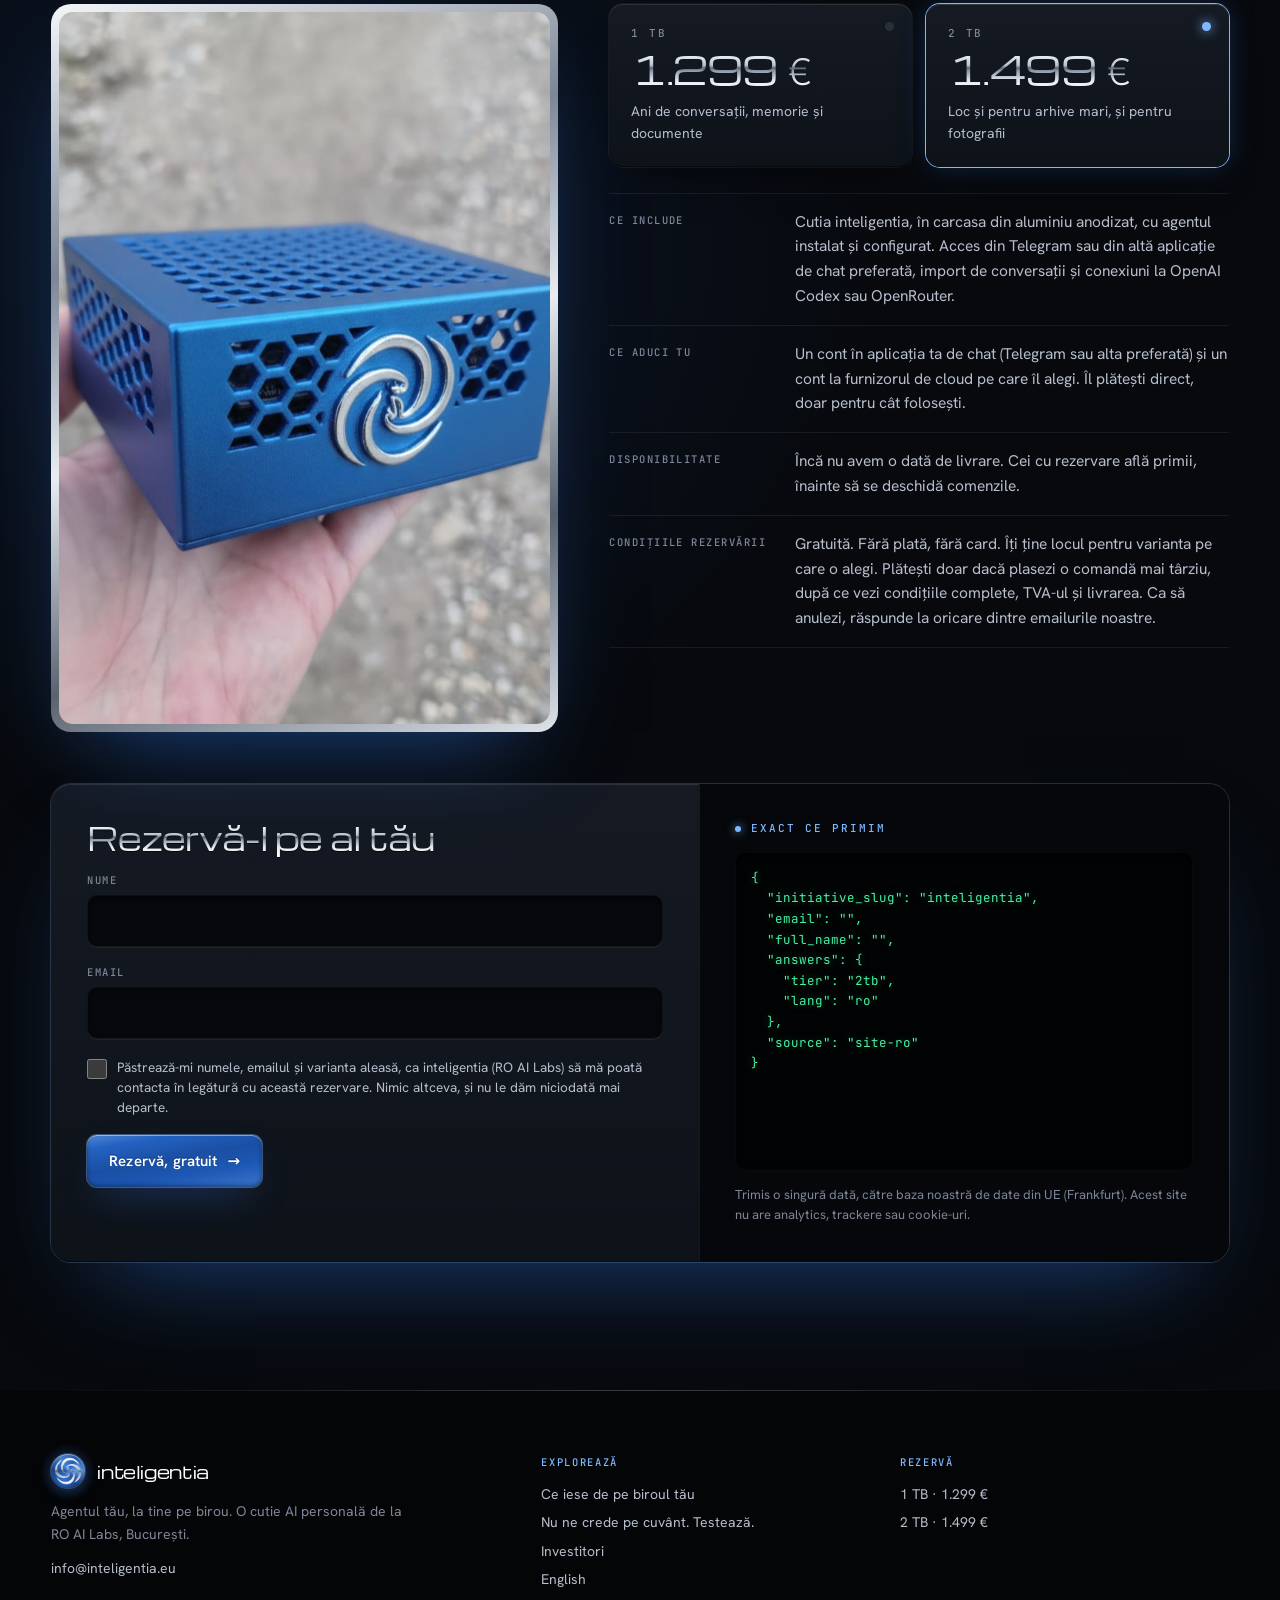
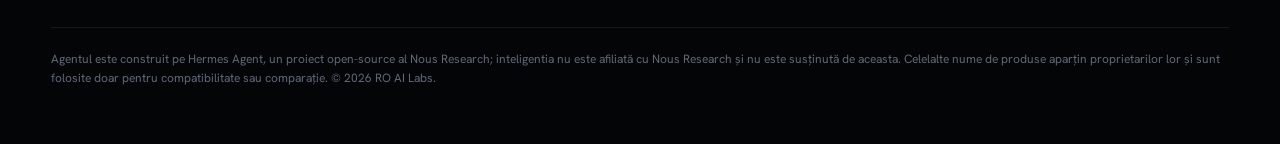
==== commit 47642549: "Status: PII filter, chat import, document search and app connections are ready today; only turnkey s" ====
--- a/index-ro.html
+++ b/index-ro.html
@@ -270,17 +270,18 @@
             <li>Rezervările, gratuite și fără plată</li>
             <li>Previzualizarea interactivă de pe această pagină</li>
             <li>Nucleul open-source al agentului (Hermes Agent, licență MIT): citește codul chiar azi</li>
-            <li>Carcasa și hardware-ul, ca prototip. Este cel din fotografie.</li>
+            <li>Filtrul care maschează detaliile personale</li>
+            <li>Importul conversațiilor din ChatGPT și Claude</li>
+            <li>Căutare în propriile documente, pe cutie</li>
+            <li>Conectarea emailului, calendarului și aplicațiilor tale</li>
+            <li>Toate rulează pe cutia noastră prototip. Este cea din fotografie.</li>
           </ul>
         </div>
         <div class="col dev">
           <h3><span class="dot"></span>În dezvoltare</h3>
           <ul>
             <li>Configurare la cheie: conectezi, asociezi cu aplicația ta de chat, gata</li>
-            <li>Filtrul care maschează detaliile personale</li>
-            <li>Importul conversațiilor din OpenAI și Anthropic</li>
-            <li>Căutare în propriile documente, pe cutie</li>
-            <li>Conectarea emailului, calendarului și aplicațiilor tale, la configurare</li>
+            <li>Înregistrări video ale testelor de confidențialitate</li>
           </ul>
         </div>
         <div class="col ship">
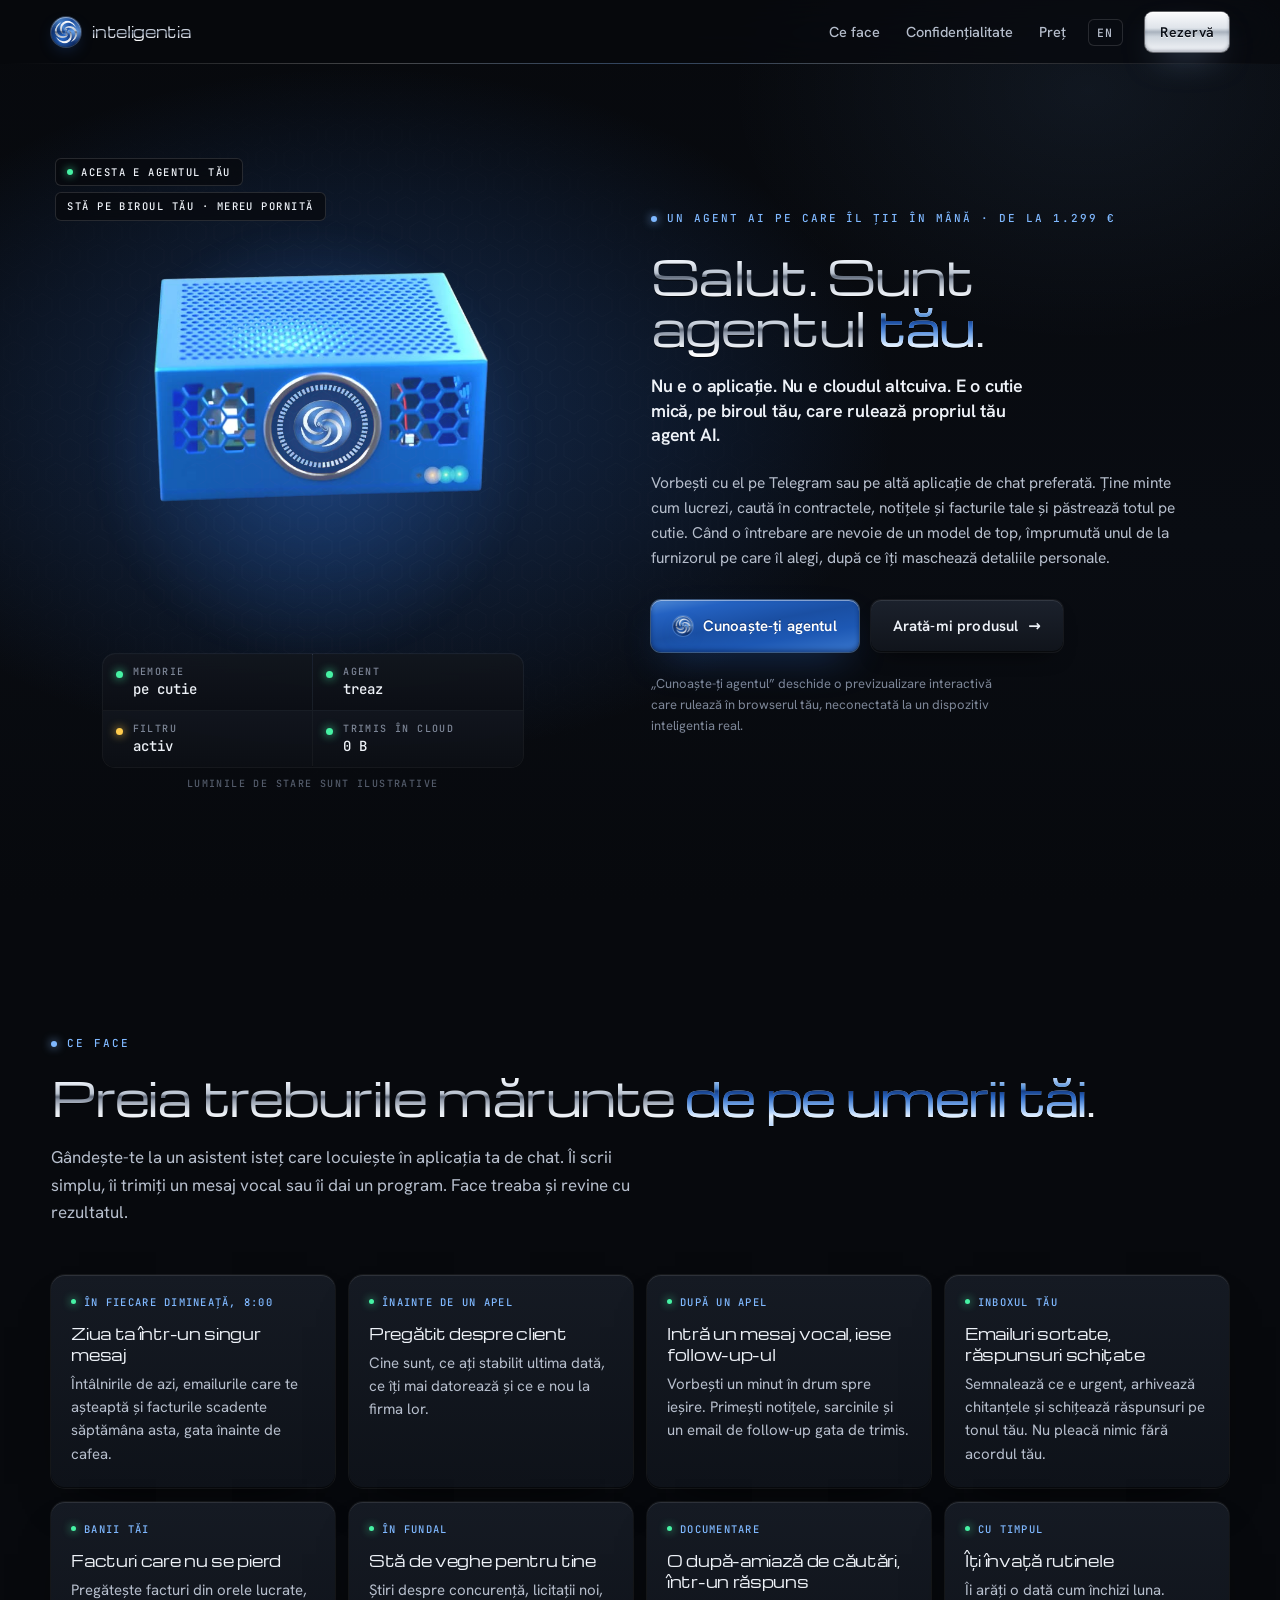
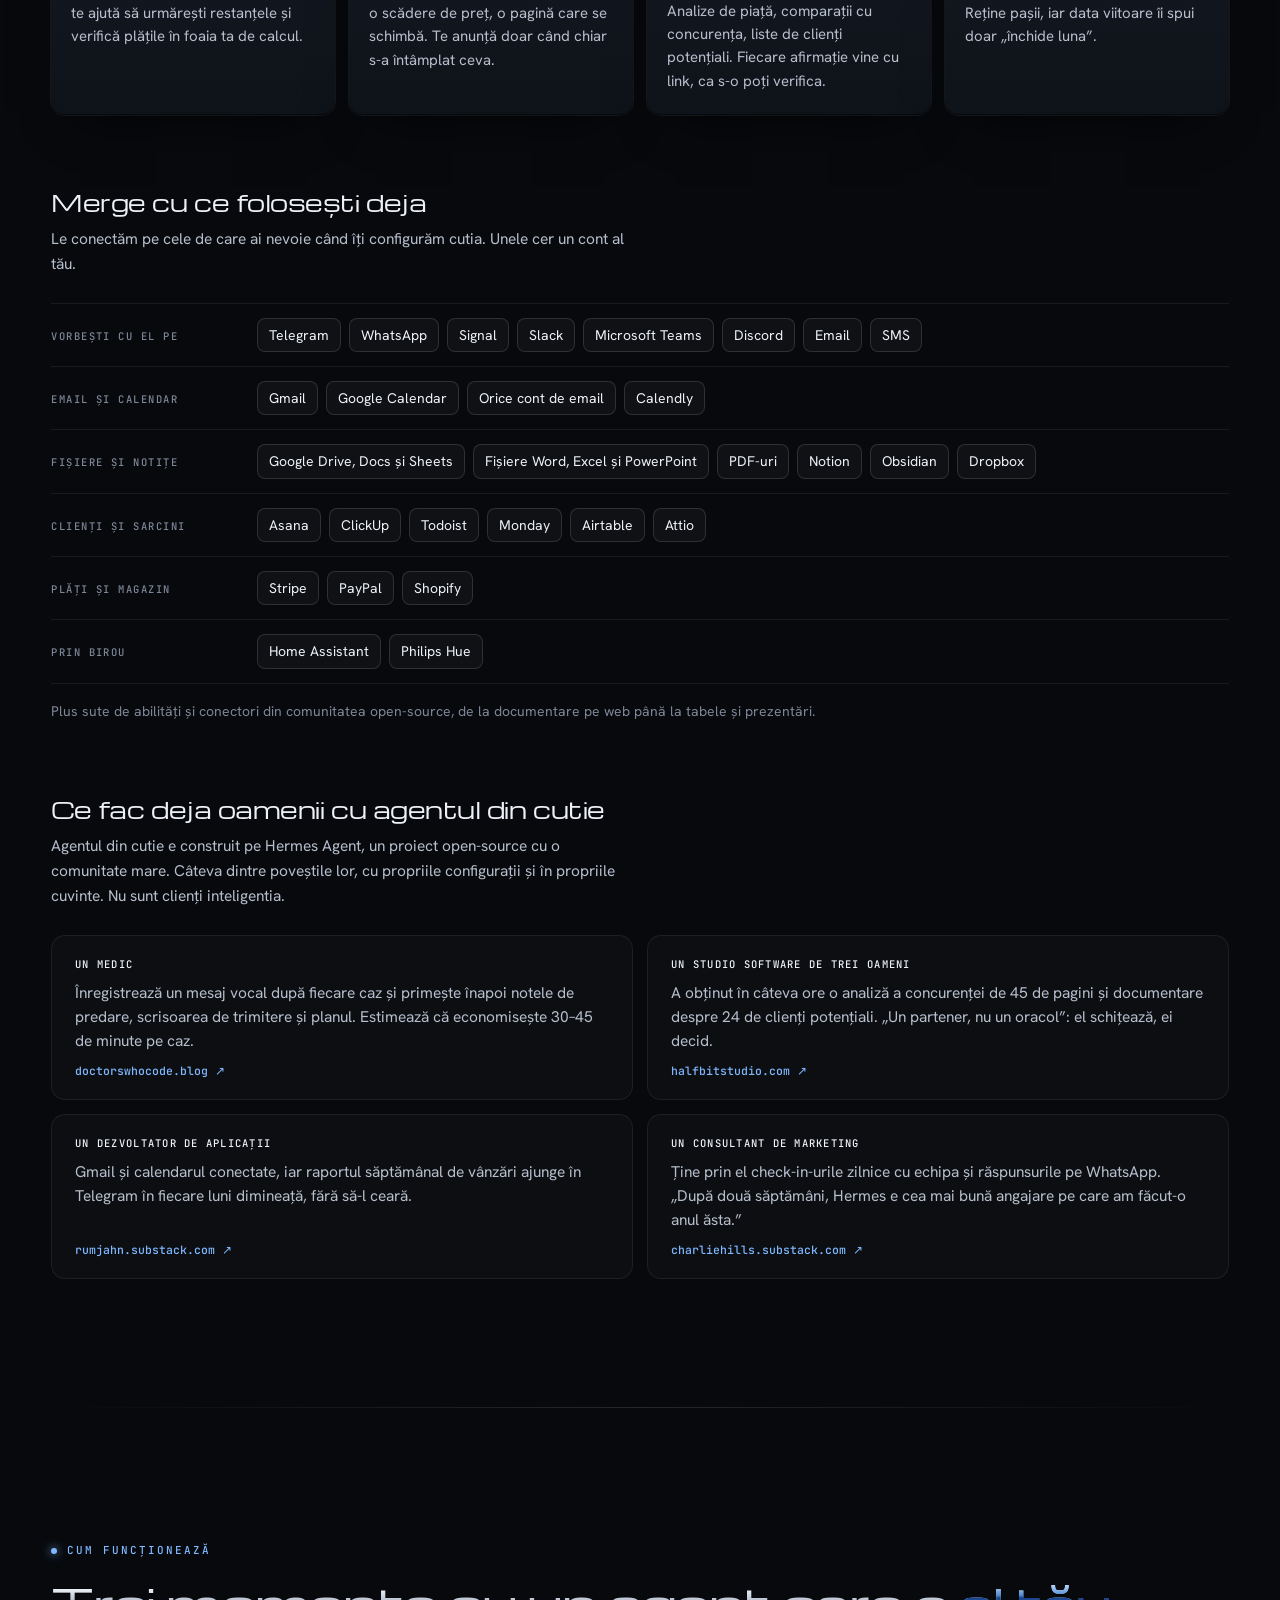
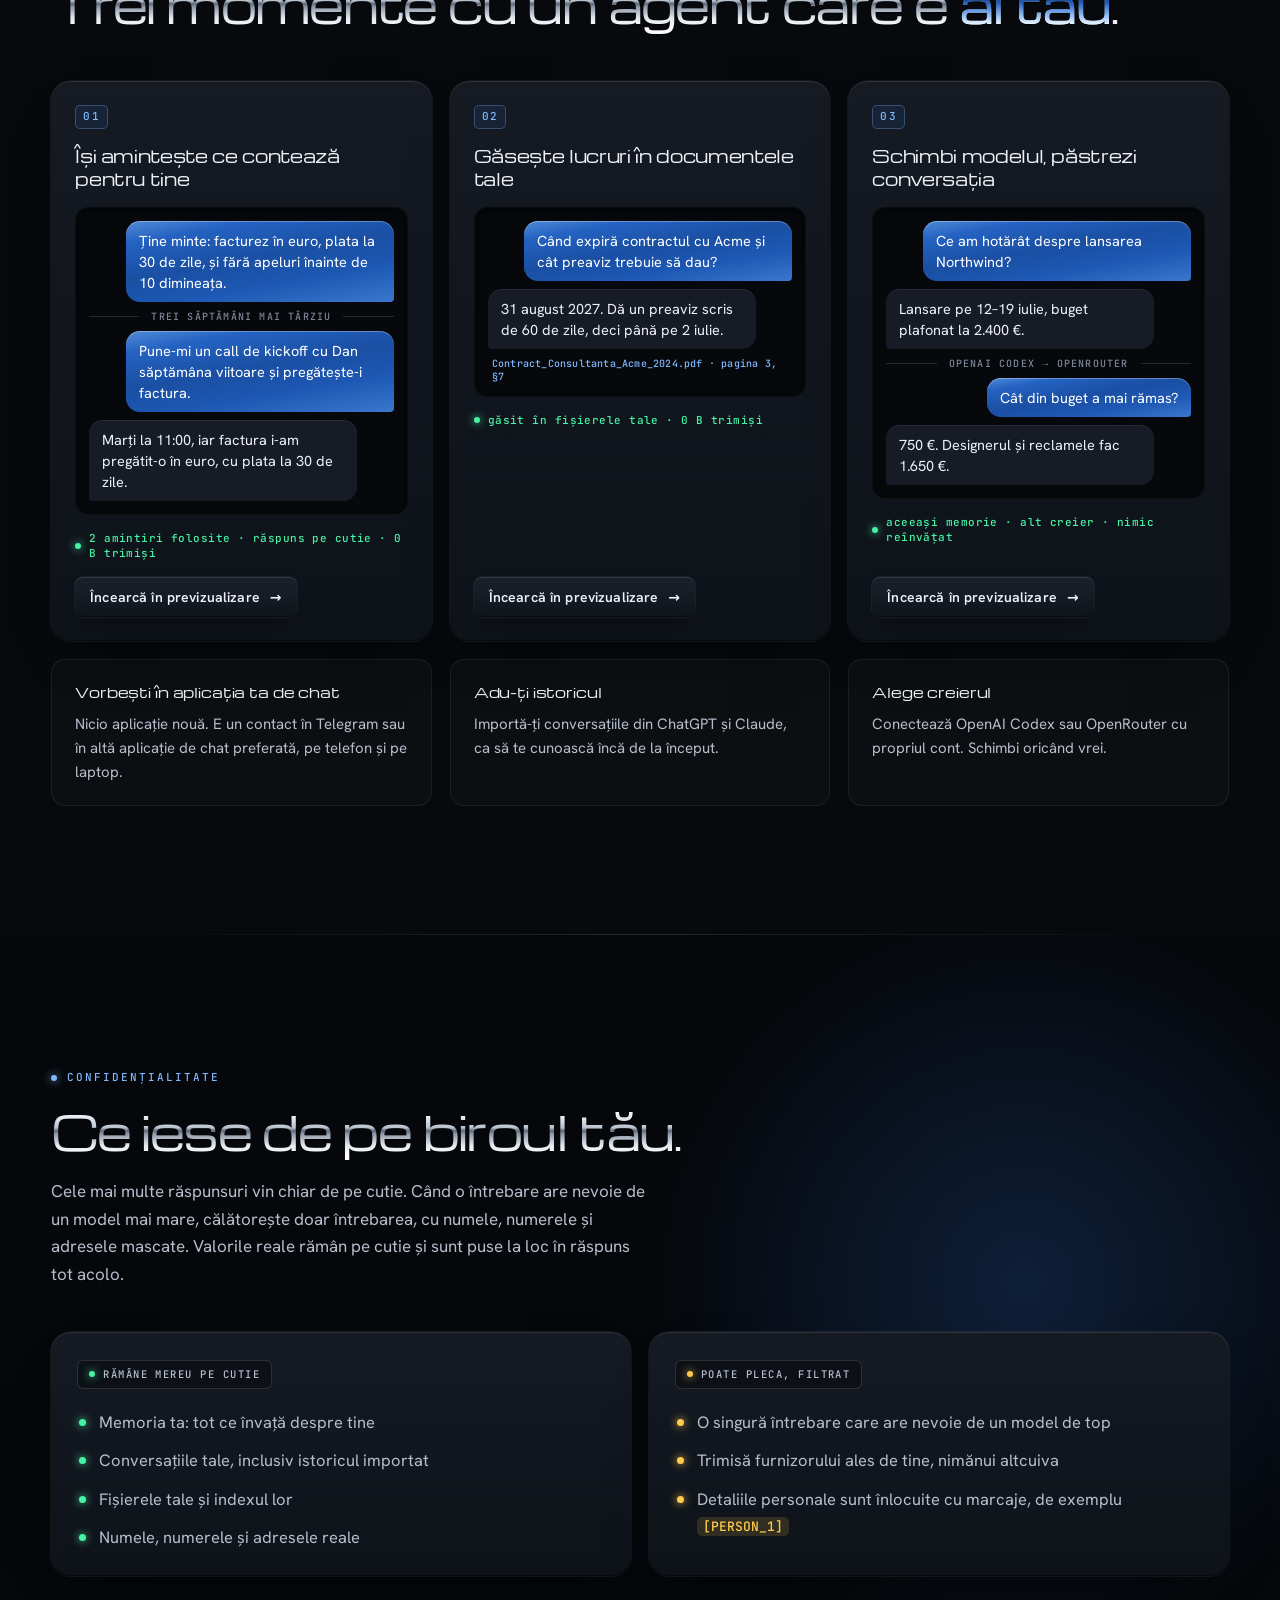
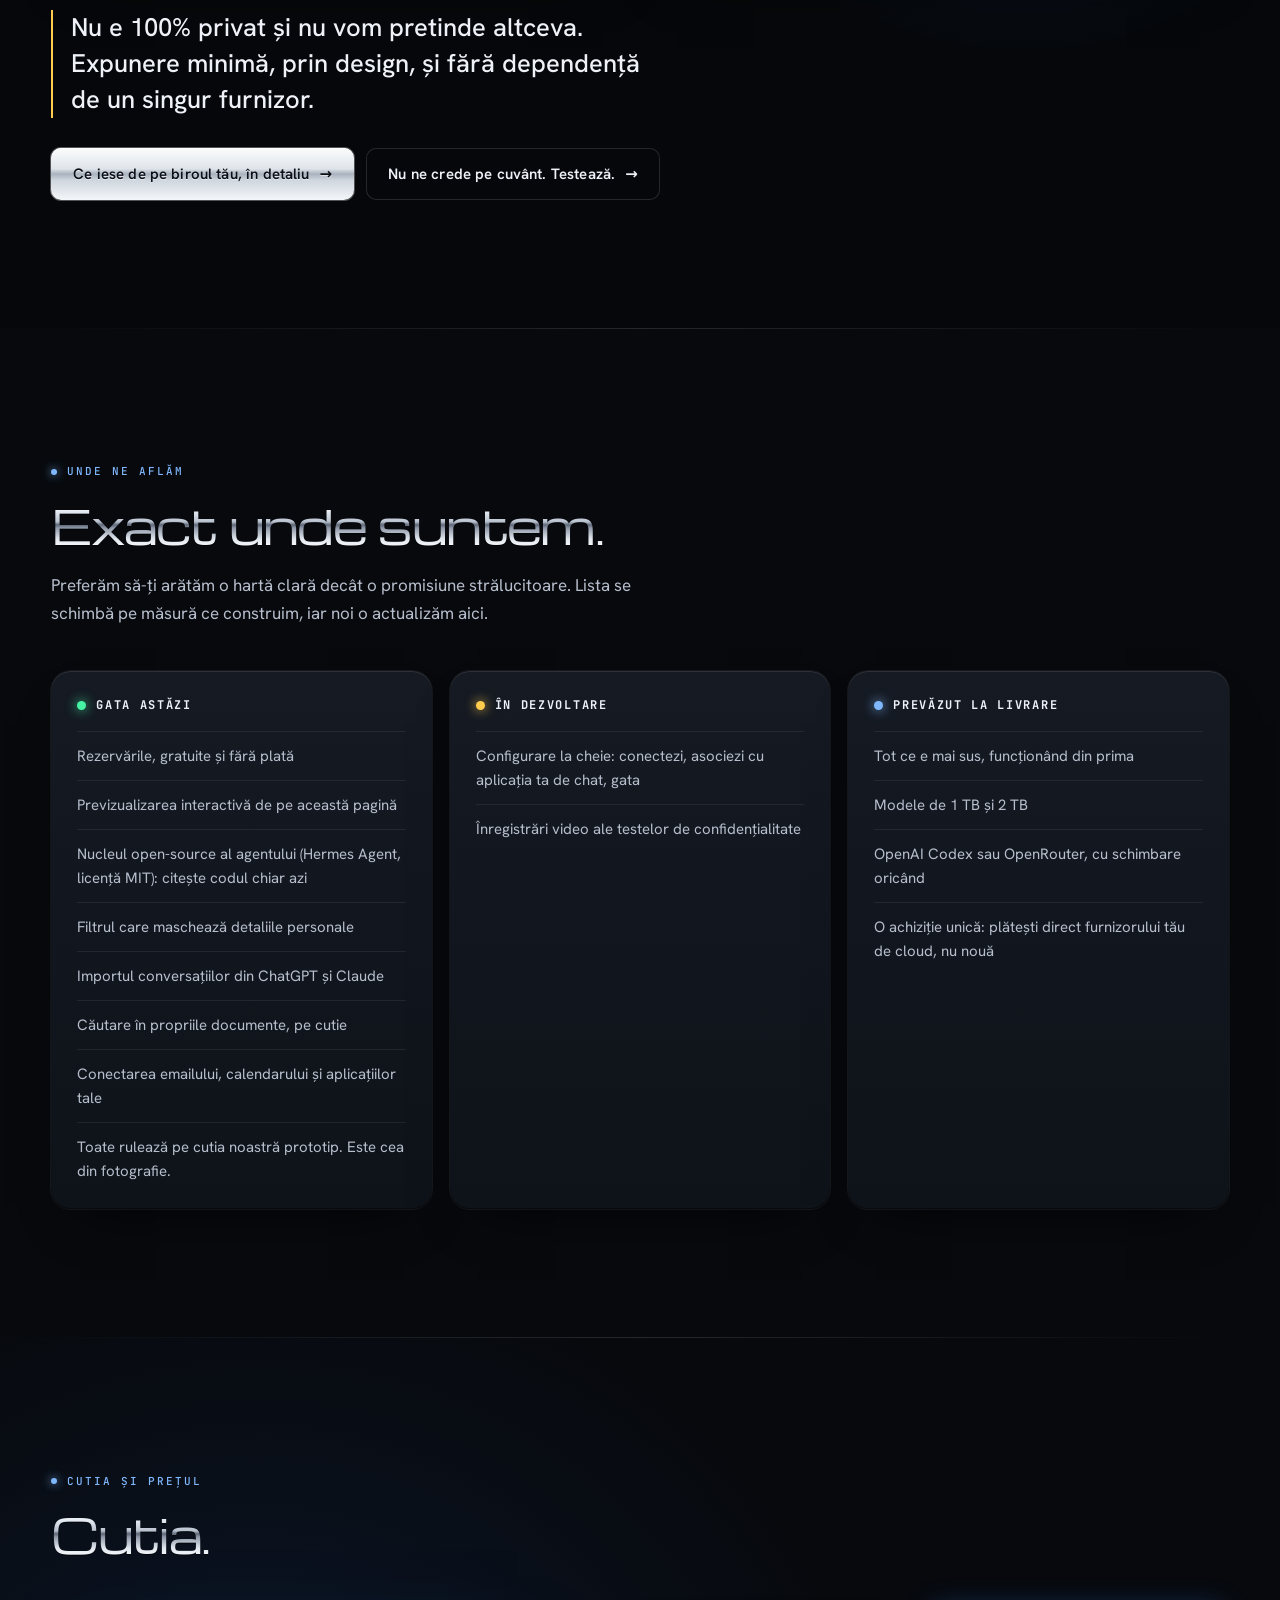
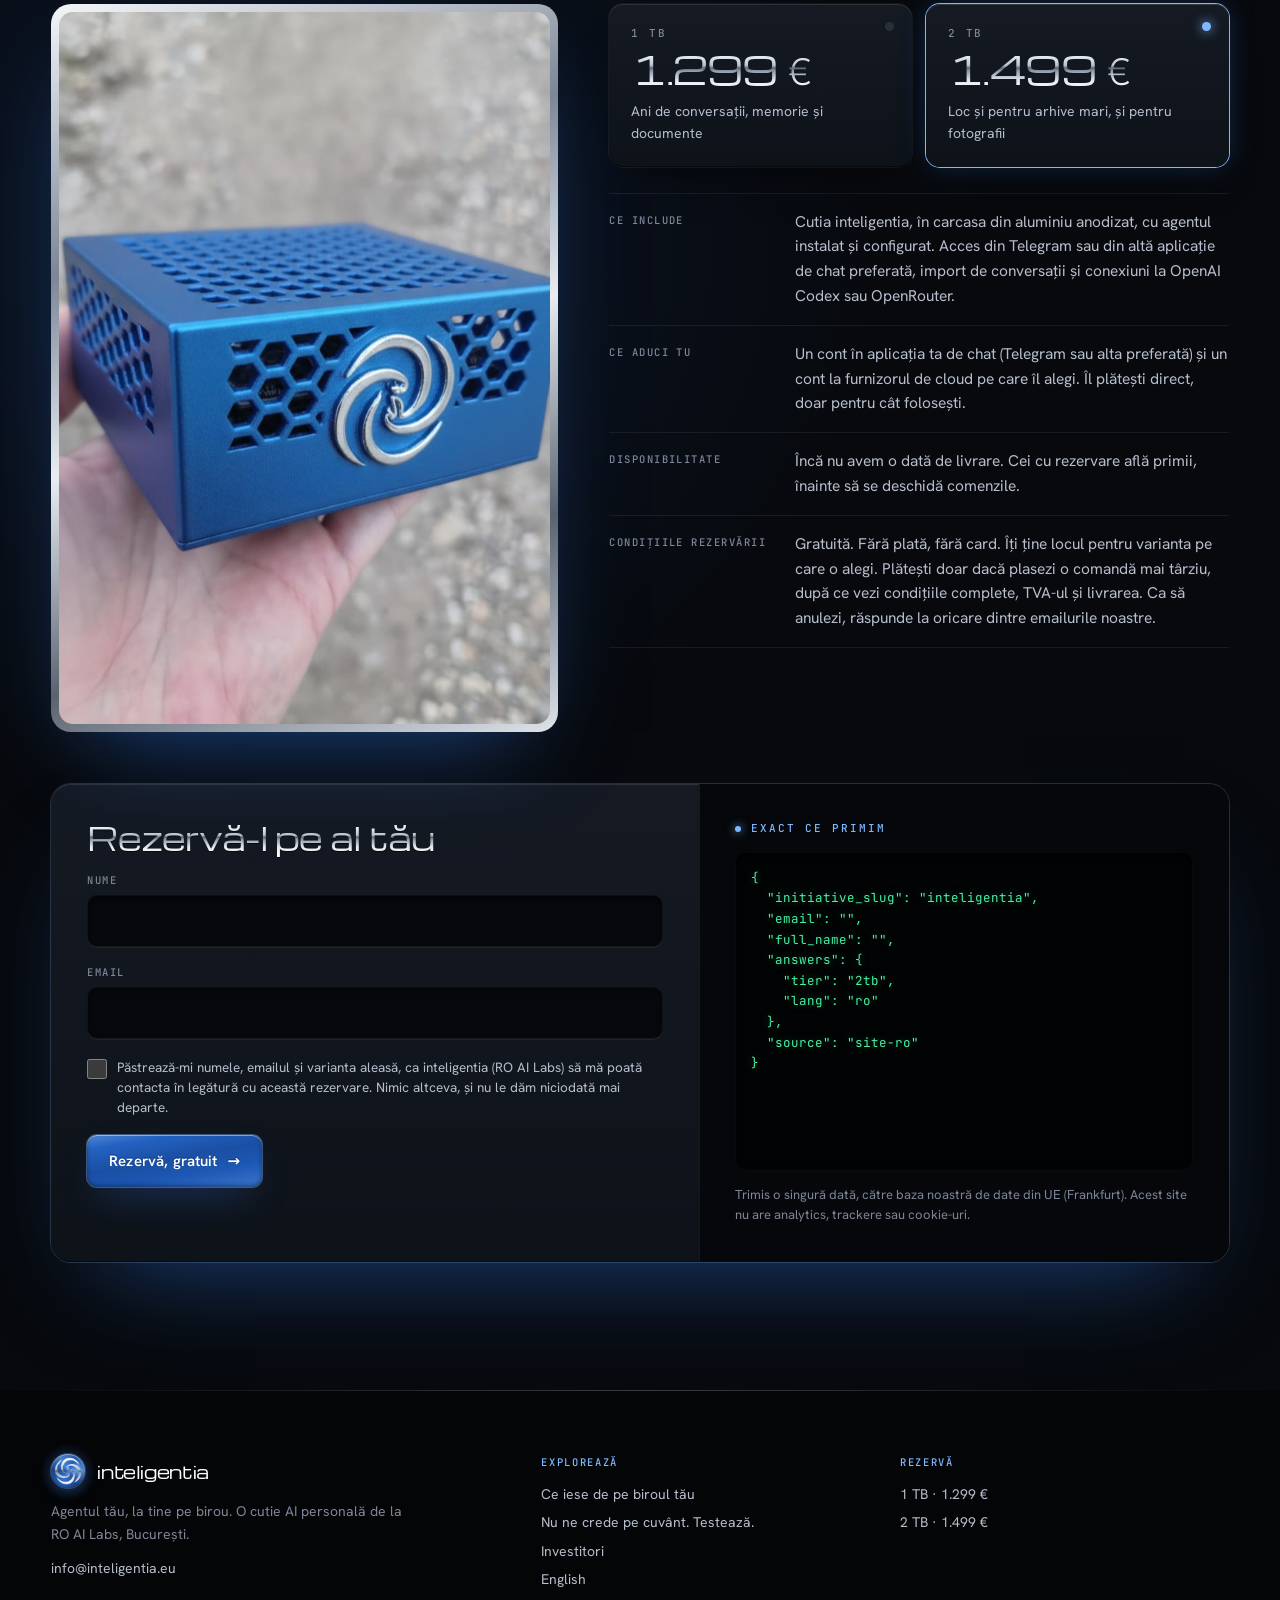
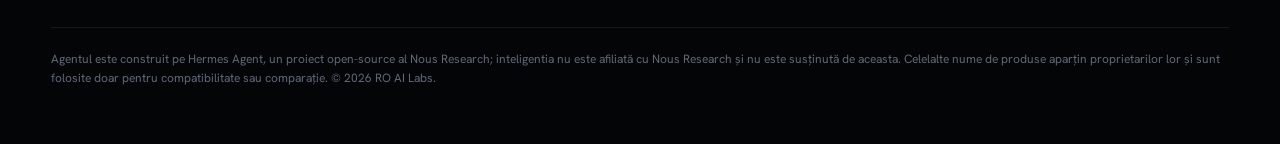
==== commit 63162957: "Homepage (EN): sharper hero with proof bar, animated day with your agent, live masking demo, compari" ====
--- a/index-ro.html
+++ b/index-ro.html
@@ -19,6 +19,7 @@
 <link rel="stylesheet" href="assets/css/fonts.css">
 <link rel="stylesheet" href="assets/css/site.css">
 <link rel="stylesheet" href="assets/css/agent.css">
+<link rel="stylesheet" href="assets/css/persuade.css">
 </head>
 <body data-page="home">
 <a class="skip" href="#main">Treci la conținut</a>
@@ -442,6 +443,7 @@
 <script src="assets/js/strings.js" defer></script>
 <script src="assets/js/strings-ro.js" defer></script>
 <script src="assets/js/agent.js" defer></script>
+<script src="assets/js/persuade.js" defer></script>
 <script>/* hero loop: the still shows until the video is actually playing; reduced motion keeps the still */
 document.querySelectorAll("video.loop").forEach((v) => {
   if (matchMedia("(prefers-reduced-motion: reduce)").matches) { v.removeAttribute("autoplay"); v.pause(); v.hidden = true; return; }
--- a/assets/css/persuade.css
+++ b/assets/css/persuade.css
@@ -0,0 +1,166 @@
+/* inteligentia · persuasion layer: proof bar, a day with your agent, masking wire, compare, faq, finale, sticky reserve */
+
+/* hero proof bar */
+.proofbar { list-style: none; display: grid; grid-template-columns: repeat(3, auto); justify-content: start; gap: 0; margin-top: 30px !important; border-top: 1px solid var(--hair); padding-top: 18px; }
+.proofbar li { padding: 0 22px; border-left: 1px solid var(--hair); max-width: 190px; }
+.proofbar li:first-child { padding-left: 0; border-left: 0; }
+.proofbar b { display: block; font: 400 20px var(--display); letter-spacing: -.02em; background: var(--chrome); -webkit-background-clip: text; background-clip: text; color: transparent; }
+.proofbar span { display: block; margin-top: 4px; font-size: 12.5px; line-height: 1.4; color: var(--muted); }
+.paths.center { justify-content: center; }
+
+/* a day with your agent */
+.day-grid { display: grid; grid-template-columns: minmax(0, 1fr) minmax(320px, 400px); gap: clamp(32px, 6vw, 96px); align-items: center; }
+.day-copy .lede { margin-top: 22px; }
+.day-times { list-style: none; margin-top: 32px; display: grid; gap: 4px; counter-reset: t; }
+.day-times button { width: 100%; display: grid; grid-template-columns: 64px 1fr; align-items: center; gap: 14px; padding: 12px 14px; border: 0; border-radius: 10px; background: transparent; color: var(--ink-2); font: inherit; text-align: left; cursor: pointer; position: relative; transition: background .25s, color .25s; }
+.day-times button b { font: 500 13px var(--mono); letter-spacing: .04em; color: var(--muted); transition: color .25s; }
+.day-times button span { font-size: 16px; }
+.day-times button:hover { background: rgba(255, 255, 255, .03); color: var(--ink); }
+.day-times button[aria-pressed="true"] { background: var(--panel); color: var(--ink); box-shadow: var(--edge); }
+.day-times button[aria-pressed="true"] b { color: var(--electric); }
+.day-times button::after { content: ""; position: absolute; left: 14px; right: 14px; bottom: 5px; height: 2px; border-radius: 2px; background: var(--electric); transform-origin: left; transform: scaleX(0); opacity: 0; }
+.day-times button[aria-pressed="true"].run::after { opacity: .7; animation: dayprog var(--dur, 9s) linear forwards; }
+@keyframes dayprog { from { transform: scaleX(0); } to { transform: scaleX(1); } }
+
+.phone { position: relative; border-radius: 38px; padding: 12px; background: linear-gradient(160deg, #2a3240, #0d1117 40%, #1a2130); box-shadow: inset 0 1px 0 rgba(255, 255, 255, .18), 0 0 0 1px rgba(255, 255, 255, .08), 0 40px 80px -30px rgba(0, 0, 0, .95), 0 0 120px -40px var(--glow); }
+.phone > * { position: relative; }
+.phone-top { display: flex; align-items: center; gap: 10px; padding: 16px 16px 12px; border-radius: 28px 28px 0 0; background: #0b0f15; box-shadow: 0 1px 0 var(--hair); }
+.phone-top b { display: block; font-size: 15px; }
+.phone-top small { display: block; font: 500 10.5px var(--mono); letter-spacing: .06em; color: var(--led); }
+.phone-clock { margin-left: auto; font: 500 12px var(--mono); color: var(--muted); }
+.phone-log { height: 470px; overflow: auto; display: flex; flex-direction: column; justify-content: flex-end; gap: 8px; padding: 16px 14px; background: #06080c radial-gradient(120% 60% at 50% 0%, rgba(46, 116, 222, .08), transparent 70%); }
+.scene { display: flex; flex-direction: column; gap: 8px; }
+.scene p { max-width: 86%; padding: 9px 13px; border-radius: 16px; font-size: 14.5px; line-height: 1.45; }
+.scene .ag { align-self: flex-start; background: #161b25; color: var(--ink); border-bottom-left-radius: 5px; box-shadow: inset 0 1px 0 rgba(255, 255, 255, .07); }
+.scene .me { align-self: flex-end; background: var(--anod); color: #fff; border-bottom-right-radius: 5px; box-shadow: inset 0 1px 0 rgba(255, 255, 255, .3); }
+.scene .voice { display: flex; align-items: center; gap: 10px; font: 500 12.5px var(--mono); }
+.scene .wave { width: 92px; height: 18px; flex: none; background: repeating-linear-gradient(90deg, rgba(255, 255, 255, .85) 0 2px, transparent 2px 5px); -webkit-mask: radial-gradient(70% 100% at 40% 50%, #000 30%, rgba(0, 0, 0, .3) 100%); mask: radial-gradient(70% 100% at 40% 50%, #000 30%, rgba(0, 0, 0, .3) 100%); }
+.scene .act { display: inline-block; margin-top: 8px; padding: 6px 12px; border-radius: 8px; background: var(--steel); color: #0b0f17; font-size: 13px; font-weight: 600; box-shadow: inset 0 1px 0 #fff; }
+.scene .src { align-self: flex-start; padding: 0 0 0 4px; font: 500 11px var(--mono); color: var(--electric); }
+.scene .tl { align-self: center; max-width: none; padding: 2px 0 0; font: 500 10px var(--mono); letter-spacing: .06em; text-align: center; color: var(--led); }
+.phone-input { display: flex; align-items: center; gap: 10px; margin-top: 0; padding: 12px 14px 16px; border-radius: 0 0 28px 28px; background: #0b0f15; box-shadow: 0 -1px 0 var(--hair); }
+.phone-input span { flex: 1; padding: 9px 14px; border-radius: 20px; background: #05070a; color: #4f5868; font-size: 14px; box-shadow: inset 0 0 0 1px var(--hair); }
+.phone-input i { width: 34px; height: 34px; border-radius: 50%; background: var(--steel); box-shadow: inset 0 1px 0 #fff; }
+/* animated playback (JS adds .live to the log) */
+.phone-log.live { overflow: hidden; }
+.phone-log.live .scene { display: none; }
+.phone-log.live .scene.on, .phone-log.live .scene.past { display: flex; }
+.scene::before { content: attr(data-t); align-self: center; margin: 6px 0 2px; padding: 3px 10px; border-radius: 10px; background: rgba(255, 255, 255, .04); font: 500 10px var(--mono); letter-spacing: .08em; color: var(--muted); }
+.phone-log.live .scene.past { opacity: .55; }
+.phone-log.live .scene.on > :not(.shown) { display: none; }
+.phone-log.live .scene.on > .shown { animation: pop .38s var(--ease); }
+@keyframes pop { from { opacity: 0; transform: translateY(10px) scale(.97); } }
+.typing { align-self: flex-start; display: inline-flex; gap: 4px; padding: 12px 14px; border-radius: 16px; border-bottom-left-radius: 5px; background: #161b25; }
+.typing i { width: 6px; height: 6px; border-radius: 50%; background: var(--muted); animation: tdot 1s infinite; }
+.typing i:nth-child(2) { animation-delay: .15s; } .typing i:nth-child(3) { animation-delay: .3s; }
+@keyframes tdot { 30% { transform: translateY(-3px); background: var(--ink); } }
+.day .facts { margin-top: 64px; }
+.day .paths.center { margin-top: 28px; }
+
+/* masking wire */
+.wire { display: grid; grid-template-columns: 1fr 56px 1fr 56px 1fr; align-items: stretch; margin-top: 44px; }
+.wire-step { padding: 20px; border-radius: var(--r); background: rgba(255, 255, 255, .025); box-shadow: inset 0 0 0 1px var(--hair-2); display: flex; flex-direction: column; gap: 14px; }
+.wire-step.out { background: linear-gradient(180deg, #17150e, #0e0d0a); box-shadow: inset 0 0 0 1px rgba(255, 204, 77, .22); }
+.wire .msg { font-size: 15.5px; line-height: 1.6; color: var(--ink); }
+.wire mark { background: rgba(70, 242, 164, .12); color: var(--ink); padding: 1px 5px; border-radius: 5px; box-shadow: inset 0 0 0 1px rgba(70, 242, 164, .3); transition: background .4s, color .4s, box-shadow .4s; }
+.wire .out mark { background: rgba(255, 204, 77, .14); color: #ffe39a; font: 500 13px var(--mono); box-shadow: inset 0 0 0 1px rgba(255, 204, 77, .35); }
+.wire mark.scr { background: rgba(255, 204, 77, .14); color: #ffe39a; font-family: var(--mono); box-shadow: inset 0 0 0 1px rgba(255, 204, 77, .35); }
+.wire-pipe { position: relative; align-self: center; height: 2px; margin: 0 8px; background: repeating-linear-gradient(90deg, var(--hair-2) 0 6px, transparent 6px 11px); }
+.wire-pipe i { position: absolute; top: -3px; left: 0; width: 8px; height: 8px; border-radius: 50%; background: var(--amber); box-shadow: 0 0 12px var(--amber); animation: flow 2.4s var(--ease) infinite; }
+.wire-pipe.back i { background: var(--led); box-shadow: 0 0 12px var(--led); animation-delay: 1.2s; }
+@keyframes flow { 0% { left: 0; opacity: 0; } 15% { opacity: 1; } 85% { opacity: 1; } 100% { left: calc(100% - 8px); opacity: 0; } }
+.wire-note { margin-top: 16px; max-width: 70ch; color: var(--muted); font-size: 14.5px; }
+
+/* compare */
+.cmp { margin-top: 44px; border-radius: var(--r-lg); background: var(--panel); box-shadow: var(--edge), var(--sh); overflow: hidden; }
+.cmp-row { display: grid; grid-template-columns: 1.3fr 1.1fr 1fr 1fr; }
+.cmp-row > span { padding: 16px 20px; border-top: 1px solid var(--hair); font-size: 15px; color: var(--ink-2); display: flex; align-items: center; gap: 10px; }
+.cmp-row > [role="rowheader"] { color: var(--ink); font-weight: 600; }
+.cmp-head > span { border-top: 0; font: 500 11px var(--mono); letter-spacing: .12em; text-transform: uppercase; color: var(--muted); }
+.cmp-head .us { font: 400 14px var(--display); letter-spacing: -.01em; text-transform: none; color: var(--ink); }
+.cmp .us { background: linear-gradient(180deg, rgba(46, 116, 222, .16), rgba(46, 116, 222, .08)); box-shadow: inset 1px 0 0 rgba(127, 184, 255, .25), inset -1px 0 0 rgba(127, 184, 255, .25); color: var(--ink); }
+.cmp .yes::before, .cmp .no::before, .cmp .mid::before { content: ""; width: 7px; height: 7px; border-radius: 50%; flex: none; }
+.cmp .yes::before { background: var(--led); box-shadow: 0 0 8px var(--led); }
+.cmp .no::before { background: var(--alarm); box-shadow: 0 0 8px var(--alarm); }
+.cmp .mid::before { background: var(--amber); box-shadow: 0 0 8px var(--amber); }
+
+/* faq */
+.faq-grid { display: grid; grid-template-columns: minmax(0, .8fr) minmax(0, 1.2fr); gap: clamp(32px, 6vw, 96px); align-items: start; }
+.faq-grid .lede { margin-top: 22px; }
+.faq-grid .lede a { color: var(--electric); }
+.faq { border-top: 1px solid var(--hair); }
+.faq details { border-bottom: 1px solid var(--hair); }
+.faq summary { list-style: none; cursor: pointer; display: flex; justify-content: space-between; align-items: center; gap: 16px; padding: 20px 0; font-size: 17.5px; font-weight: 600; color: var(--ink); }
+.faq summary::-webkit-details-marker { display: none; }
+.faq summary::after { content: "+"; flex: none; width: 30px; height: 30px; display: grid; place-items: center; border-radius: 8px; background: var(--panel); box-shadow: var(--edge); font: 400 18px var(--mono); color: var(--electric); transition: transform .25s var(--ease); }
+.faq details[open] summary::after { transform: rotate(45deg); }
+.faq details p { padding: 0 0 22px; max-width: 64ch; color: var(--ink-2); font-size: 16px; line-height: 1.6; }
+.faq details a { color: var(--electric); }
+
+/* finale */
+.finale { text-align: center; overflow: hidden; isolation: isolate; }
+.finale::after { content: ""; position: absolute; z-index: -1; left: 50%; top: 40%; width: min(900px, 120vw); aspect-ratio: 1; transform: translate(-50%, -50%); background: radial-gradient(circle, rgba(46, 116, 222, .22), transparent 62%); }
+.finale .wrap { display: flex; flex-direction: column; align-items: center; }
+.finale-orb { --s: 72px; margin-bottom: 30px; }
+.finale .lede { margin: 20px auto 0; }
+.finale .paths { margin-top: 32px; }
+
+/* sticky reserve (phones) */
+.sticky-cta { position: fixed; z-index: 40; left: 12px; right: 12px; bottom: max(12px, env(safe-area-inset-bottom)); display: none; justify-content: space-between; align-items: center; padding: 14px 18px; border-radius: 12px; background: var(--steel); color: #0b0f17; text-decoration: none; font-weight: 700; box-shadow: inset 0 1px 0 #fff, 0 18px 40px -12px rgba(0, 0, 0, .9); transform: translateY(140%); transition: transform .35s var(--ease); }
+.sticky-cta b { font: 500 12px var(--mono); }
+.sticky-cta.show { transform: none; }
+html.agent-open .sticky-cta { display: none !important; }
+
+@media (max-width: 980px) {
+  .day-grid, .faq-grid { grid-template-columns: minmax(0, 1fr); }
+  .phone { width: 100%; max-width: 420px; margin: 0 auto; }
+  .day-times { grid-auto-flow: column; grid-auto-columns: max-content; overflow-x: auto; scrollbar-width: none; margin: 26px calc(-1 * var(--gutter)) 0; padding: 0 var(--gutter) 4px; }
+  .day-times::-webkit-scrollbar { display: none; }
+  .day-times button { grid-template-columns: auto; gap: 2px; padding: 10px 14px; }
+  .day-times button span { font-size: 13.5px; white-space: nowrap; }
+  .wire { grid-template-columns: 1fr; }
+  .wire-pipe { width: 2px; height: 34px; margin: 0 auto; background: repeating-linear-gradient(180deg, var(--hair-2) 0 6px, transparent 6px 11px); }
+  .wire-pipe i { left: -3px; animation-name: flowv; }
+  @keyframes flowv { 0% { top: 0; opacity: 0; } 15% { opacity: 1; } 85% { opacity: 1; } 100% { top: calc(100% - 8px); opacity: 0; } }
+}
+@media (max-width: 760px) {
+  .sticky-cta[hidden] { display: none; }
+  .sticky-cta { display: flex; }
+  .proofbar { grid-template-columns: repeat(3, 1fr); }
+  .proofbar li { padding: 0 10px; max-width: none; }
+  .proofbar b { font-size: 16px; }
+  .proofbar span { font-size: 11.5px; }
+  .phone { border-radius: 30px; padding: 8px; }
+  .phone-top { border-radius: 23px 23px 0 0; }
+  .phone-input { border-radius: 0 0 23px 23px; }
+  .phone-log { height: 430px; }
+  .cmp { background: none; box-shadow: none; overflow: visible; }
+  .cmp-head { display: none; }
+  .cmp-row { grid-template-columns: 1fr; margin-bottom: 12px; border-radius: var(--r); background: var(--panel); box-shadow: var(--edge); overflow: hidden; }
+  .cmp-row > span { padding: 10px 16px; border-top: 1px solid var(--hair); }
+  .cmp-row > [role="rowheader"] { border-top: 0; padding-top: 14px; }
+  .cmp-row > [role="cell"]::after { margin-left: auto; font: 500 10px var(--mono); letter-spacing: .08em; text-transform: uppercase; color: var(--muted); text-align: right; }
+  .cmp-row > [role="cell"]:nth-child(2)::after { content: "inteligentia"; color: var(--electric); }
+  .cmp-row > [role="cell"]:nth-child(3)::after { content: var(--l-sub, "AI chat subscription"); }
+  .cmp-row > [role="cell"]:nth-child(4)::after { content: var(--l-diy, "Do it yourself"); }
+  .faq summary { font-size: 16px; }
+}
+@media (prefers-reduced-motion: reduce) {
+  .wire-pipe i, .typing i { animation: none; }
+  .day-times button.run::after { animation: none; }
+}
+
+/* hero headline is a sentence now: smaller, tighter */
+.hero-copy h1.d-xl { font-size: clamp(30px, 3.7vw, 54px); line-height: 1.08; max-width: 14ch; }
+.hero-copy .category { font-size: clamp(17px, 1.4vw, 20px); max-width: 40ch; }
+.hero-copy .lede { font-size: clamp(15.5px, 1.1vw, 17px); }
+#stories .stories { margin-top: 22px; }
+#stories .apps-head p { font-size: 16.5px; }
+.wire-step .tag { align-self: flex-start; }
+@media (max-width: 640px) {
+  .jobs { display: grid; grid-template-columns: none; grid-auto-flow: column; grid-auto-columns: 80%; overflow-x: auto; scroll-snap-type: x mandatory; scrollbar-width: none; margin-left: calc(-1 * var(--gutter)); margin-right: calc(-1 * var(--gutter)); padding: 0 var(--gutter) 8px; scroll-padding: 0 var(--gutter); }
+  .jobs::-webkit-scrollbar { display: none; }
+  .job { scroll-snap-align: start; }
+  .jobs-hint { display: block; }
+}
+.jobs-hint { display: none; margin-top: 10px; font: 500 10.5px var(--mono); letter-spacing: .12em; text-transform: uppercase; color: var(--muted); }
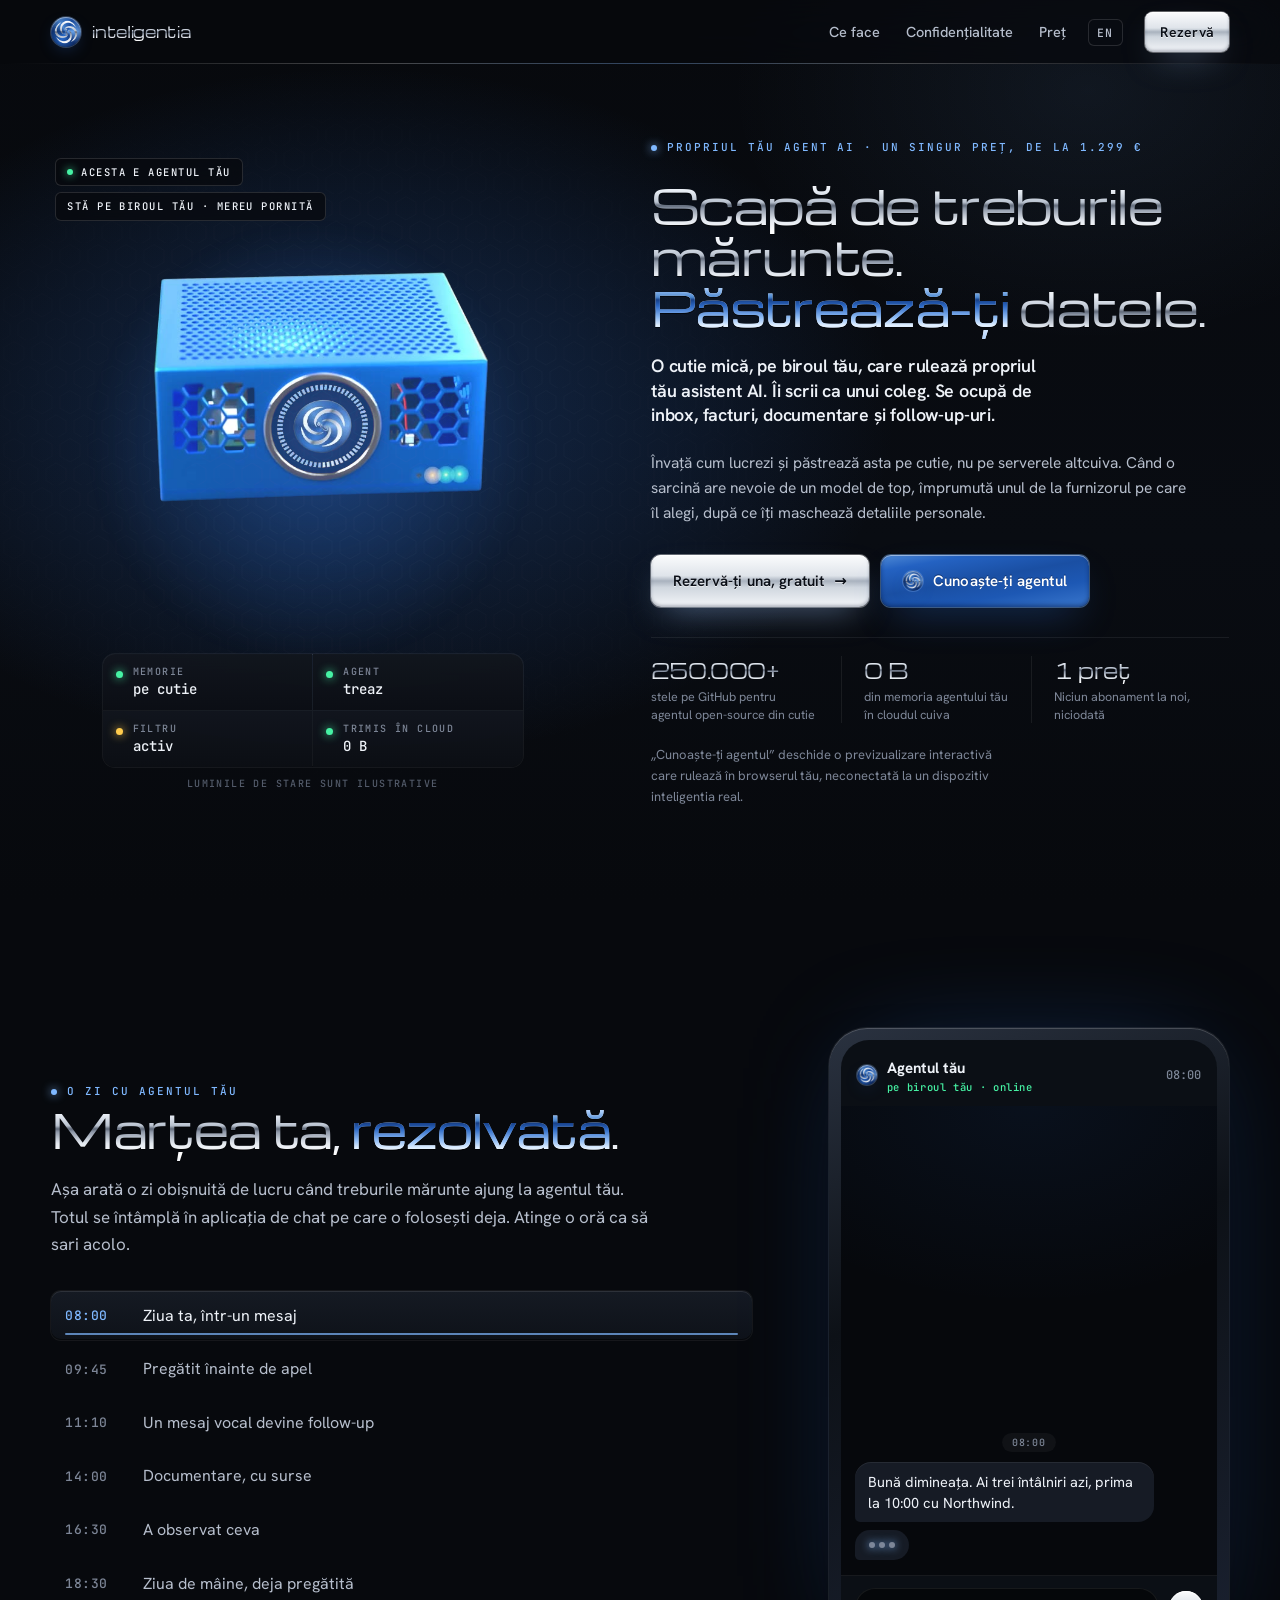
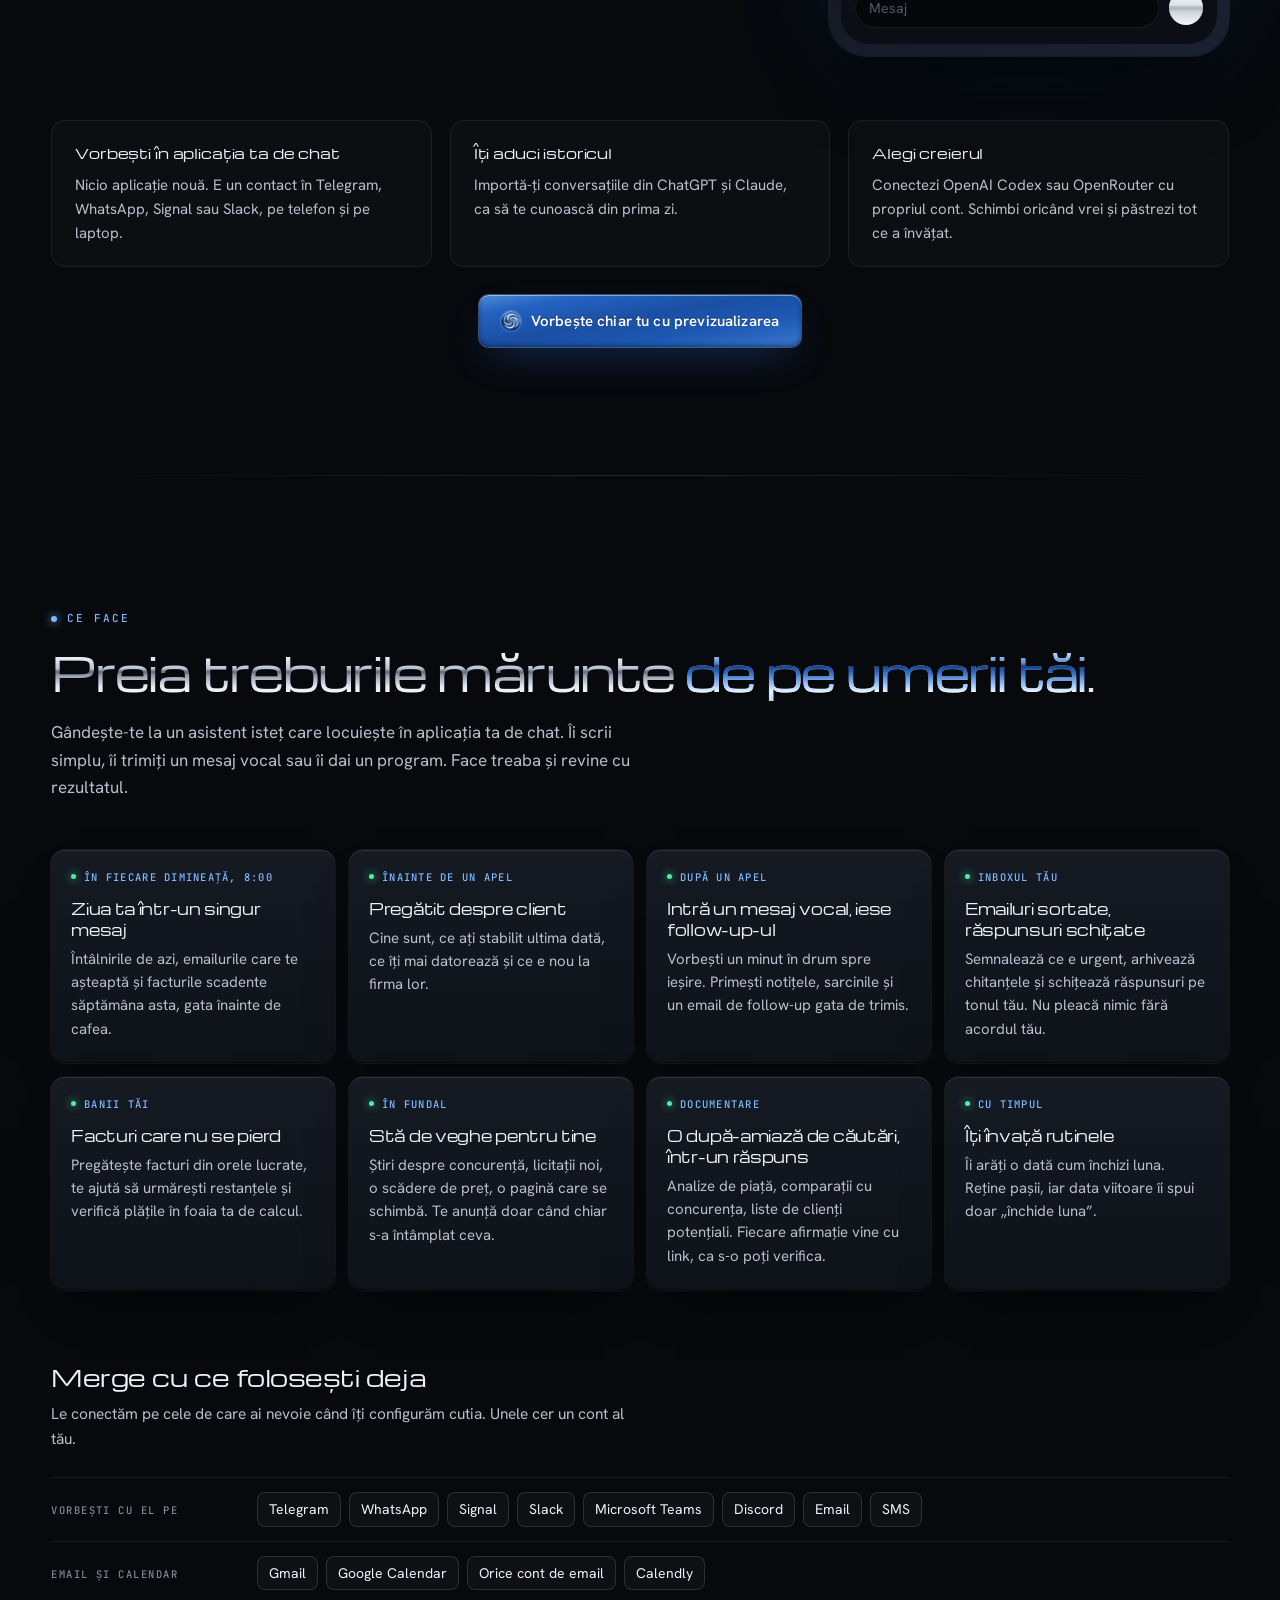
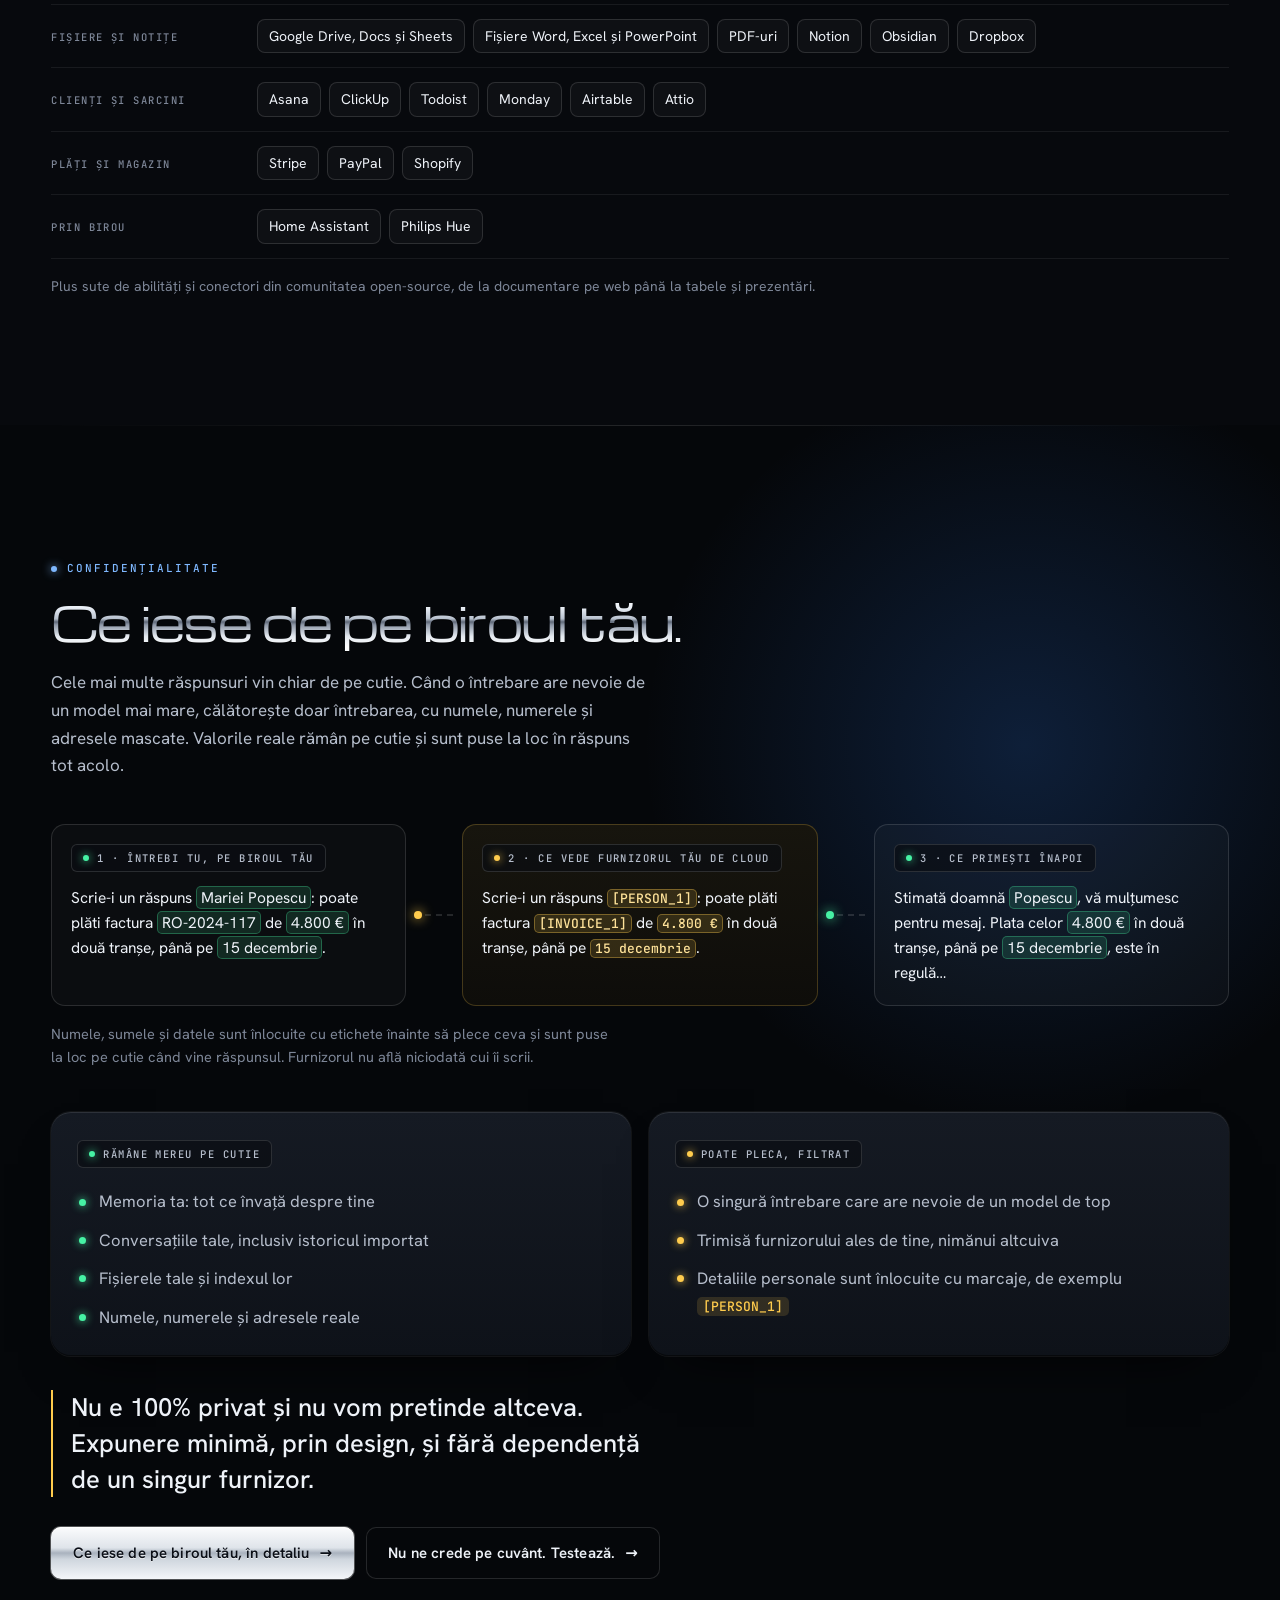
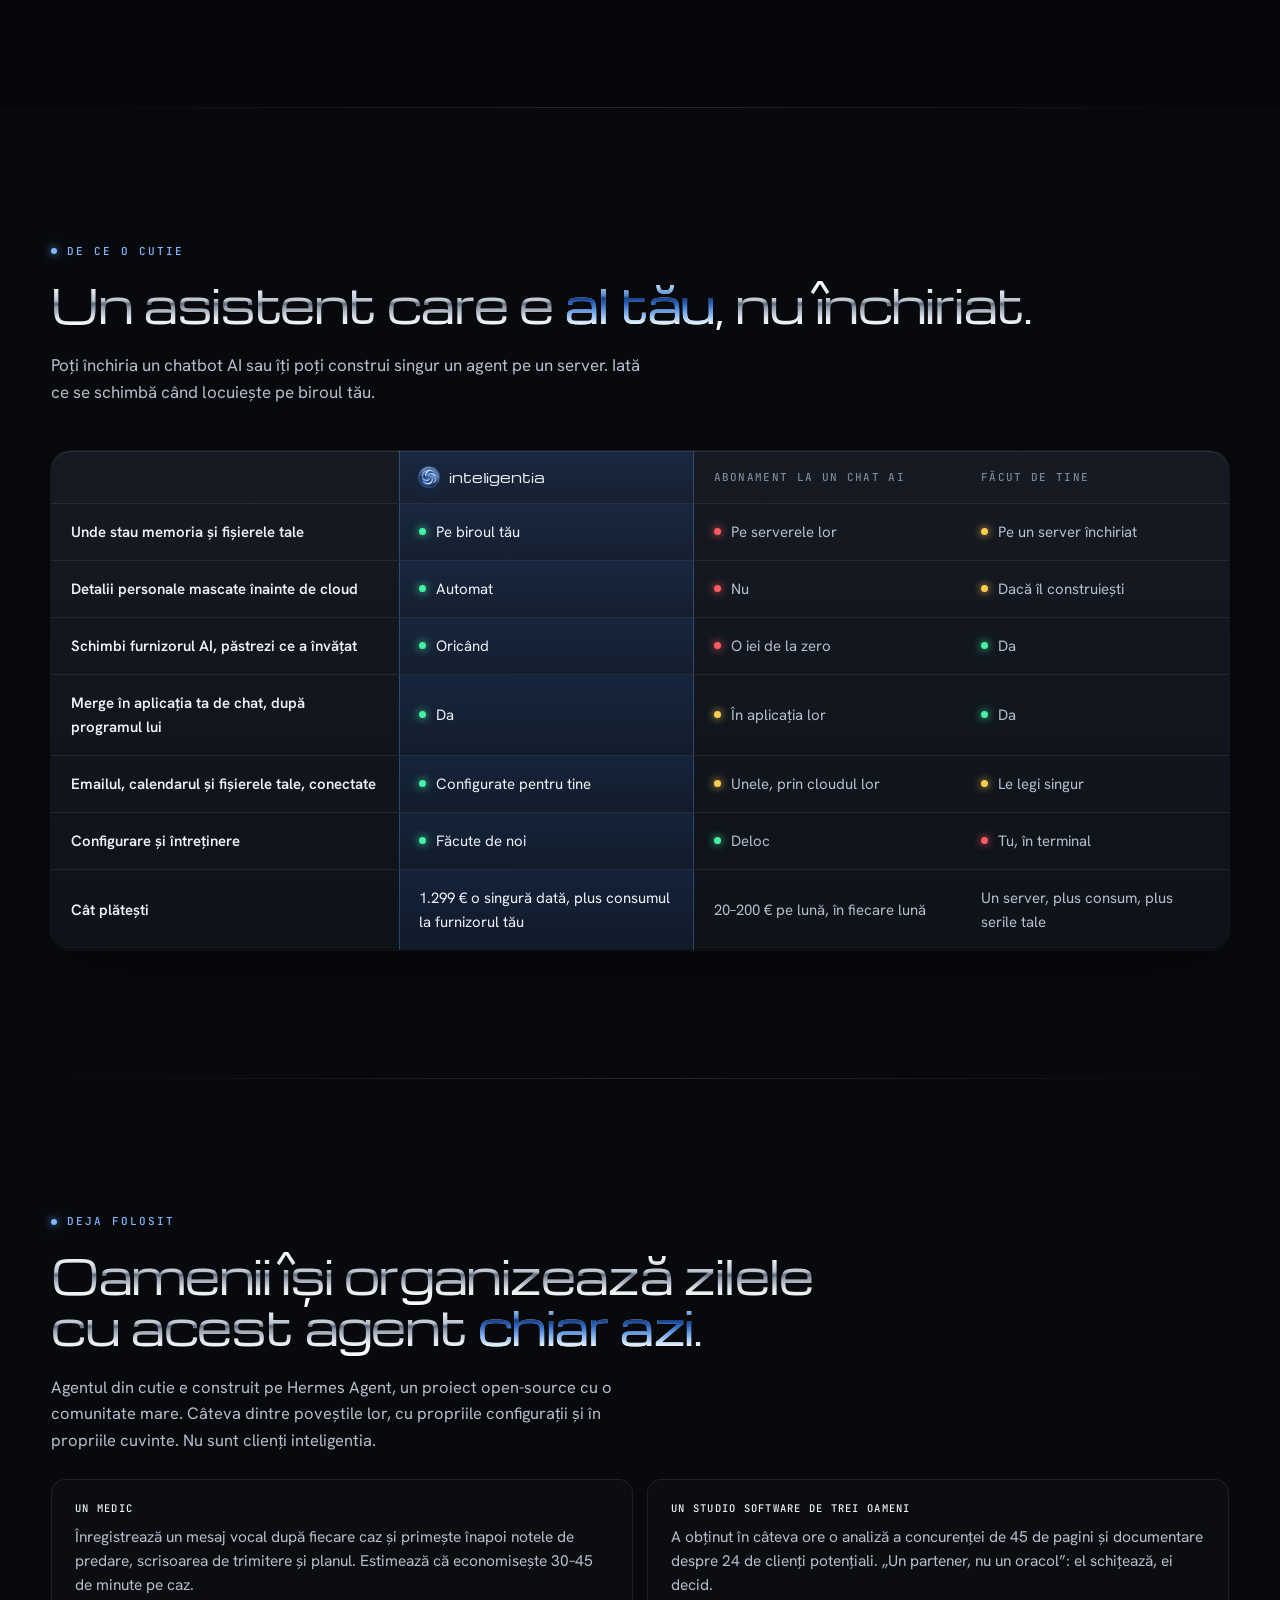
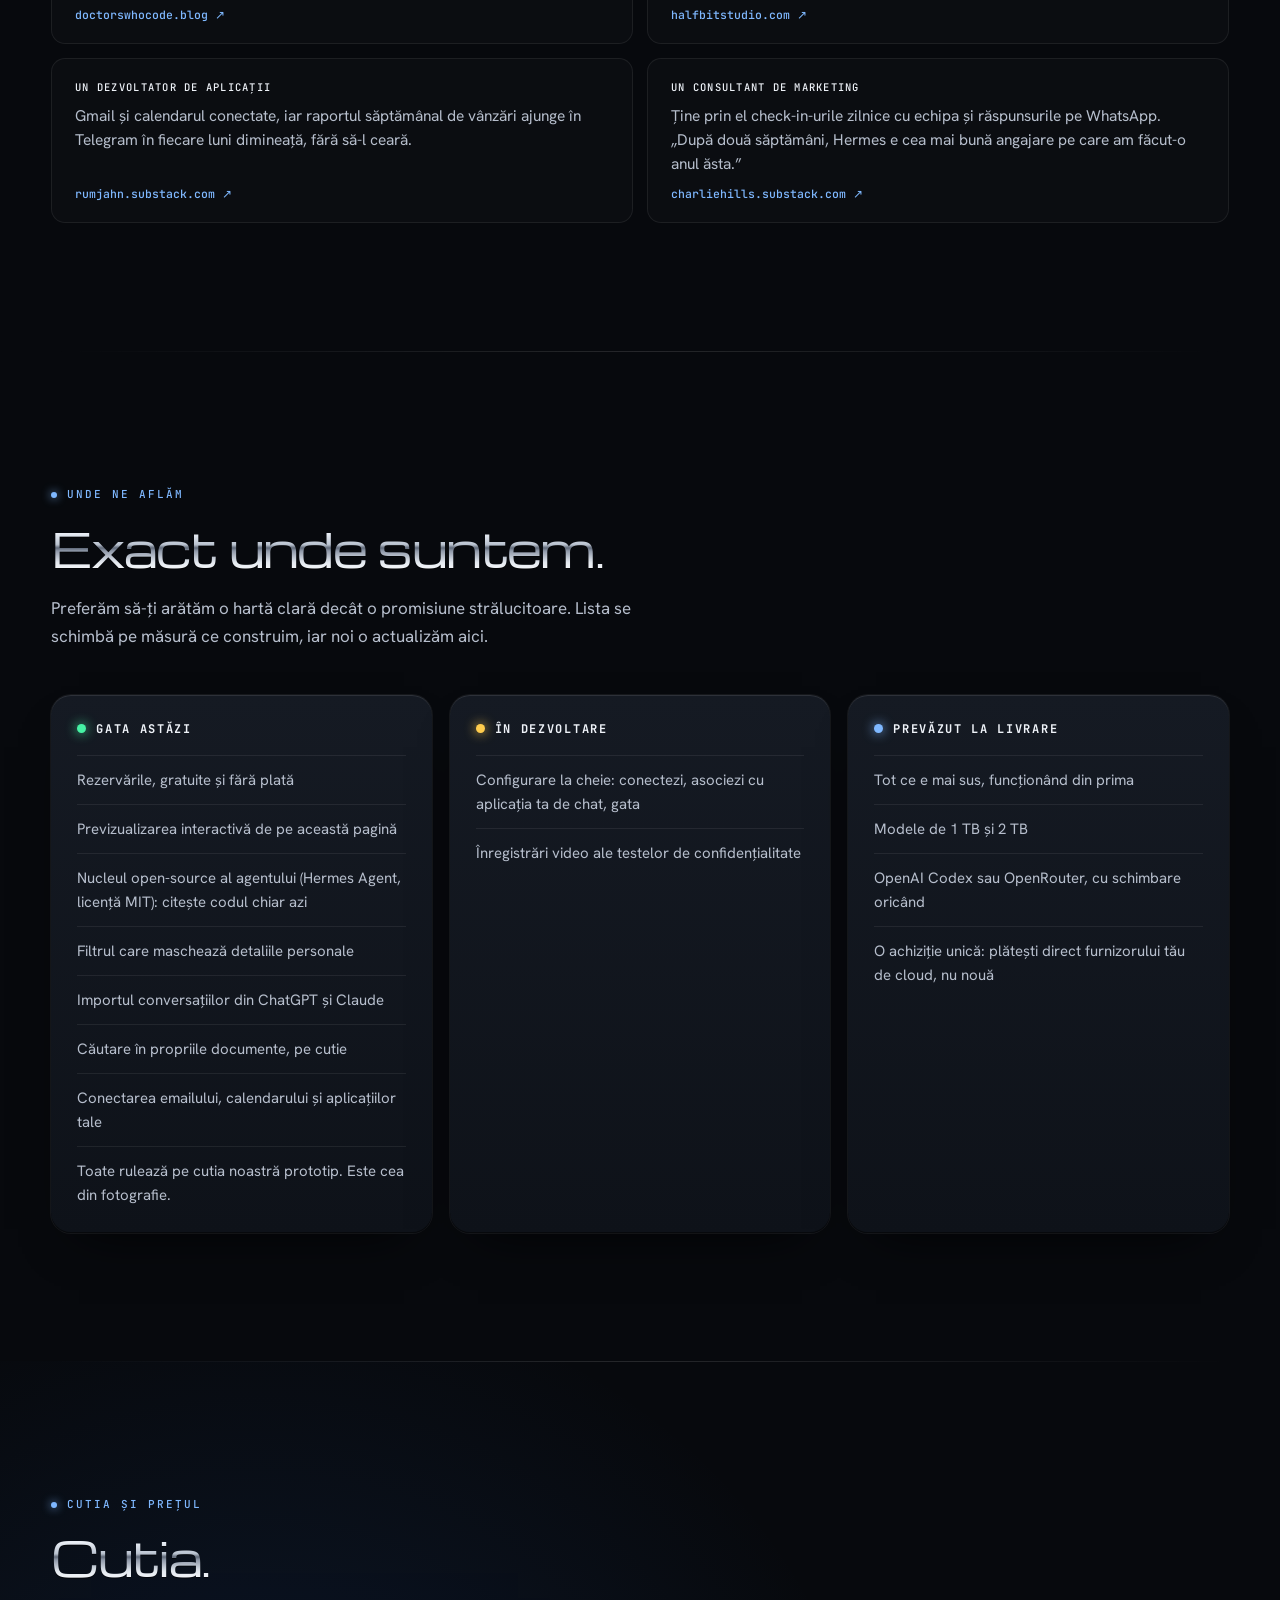
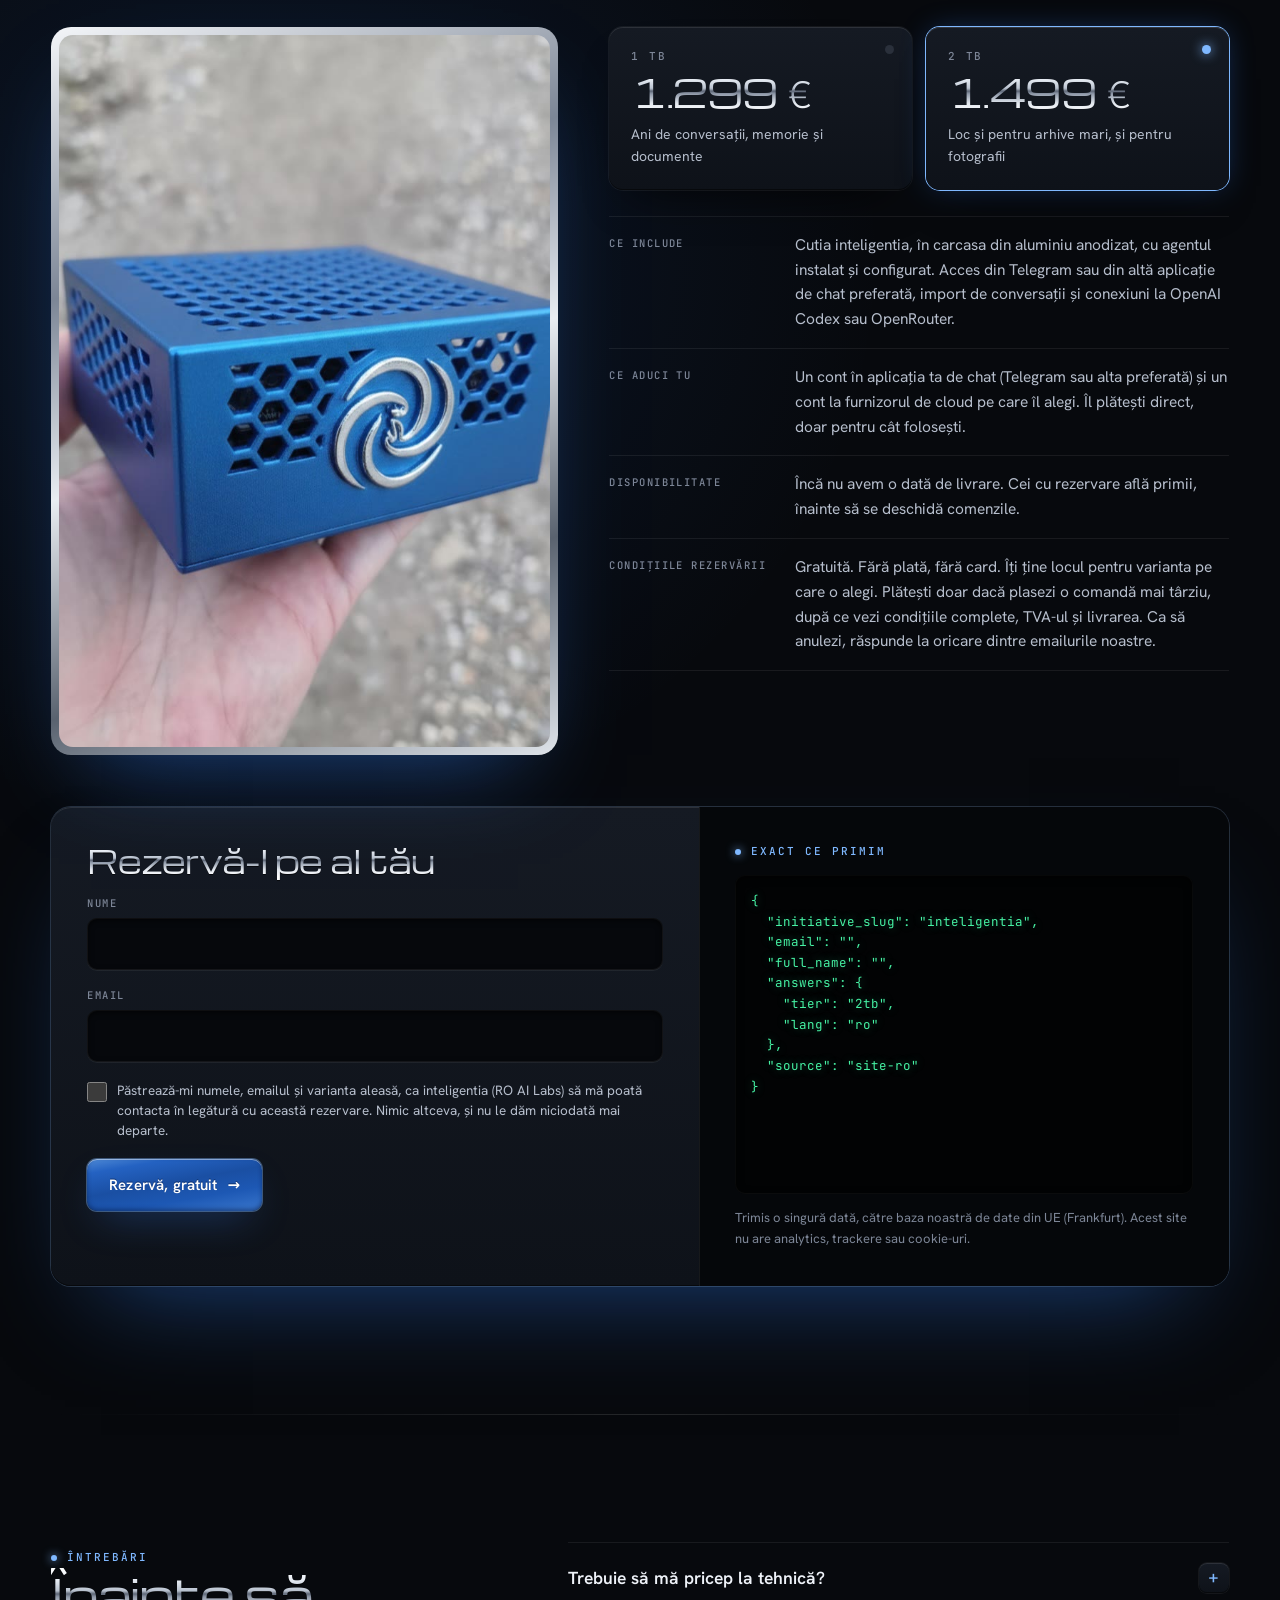
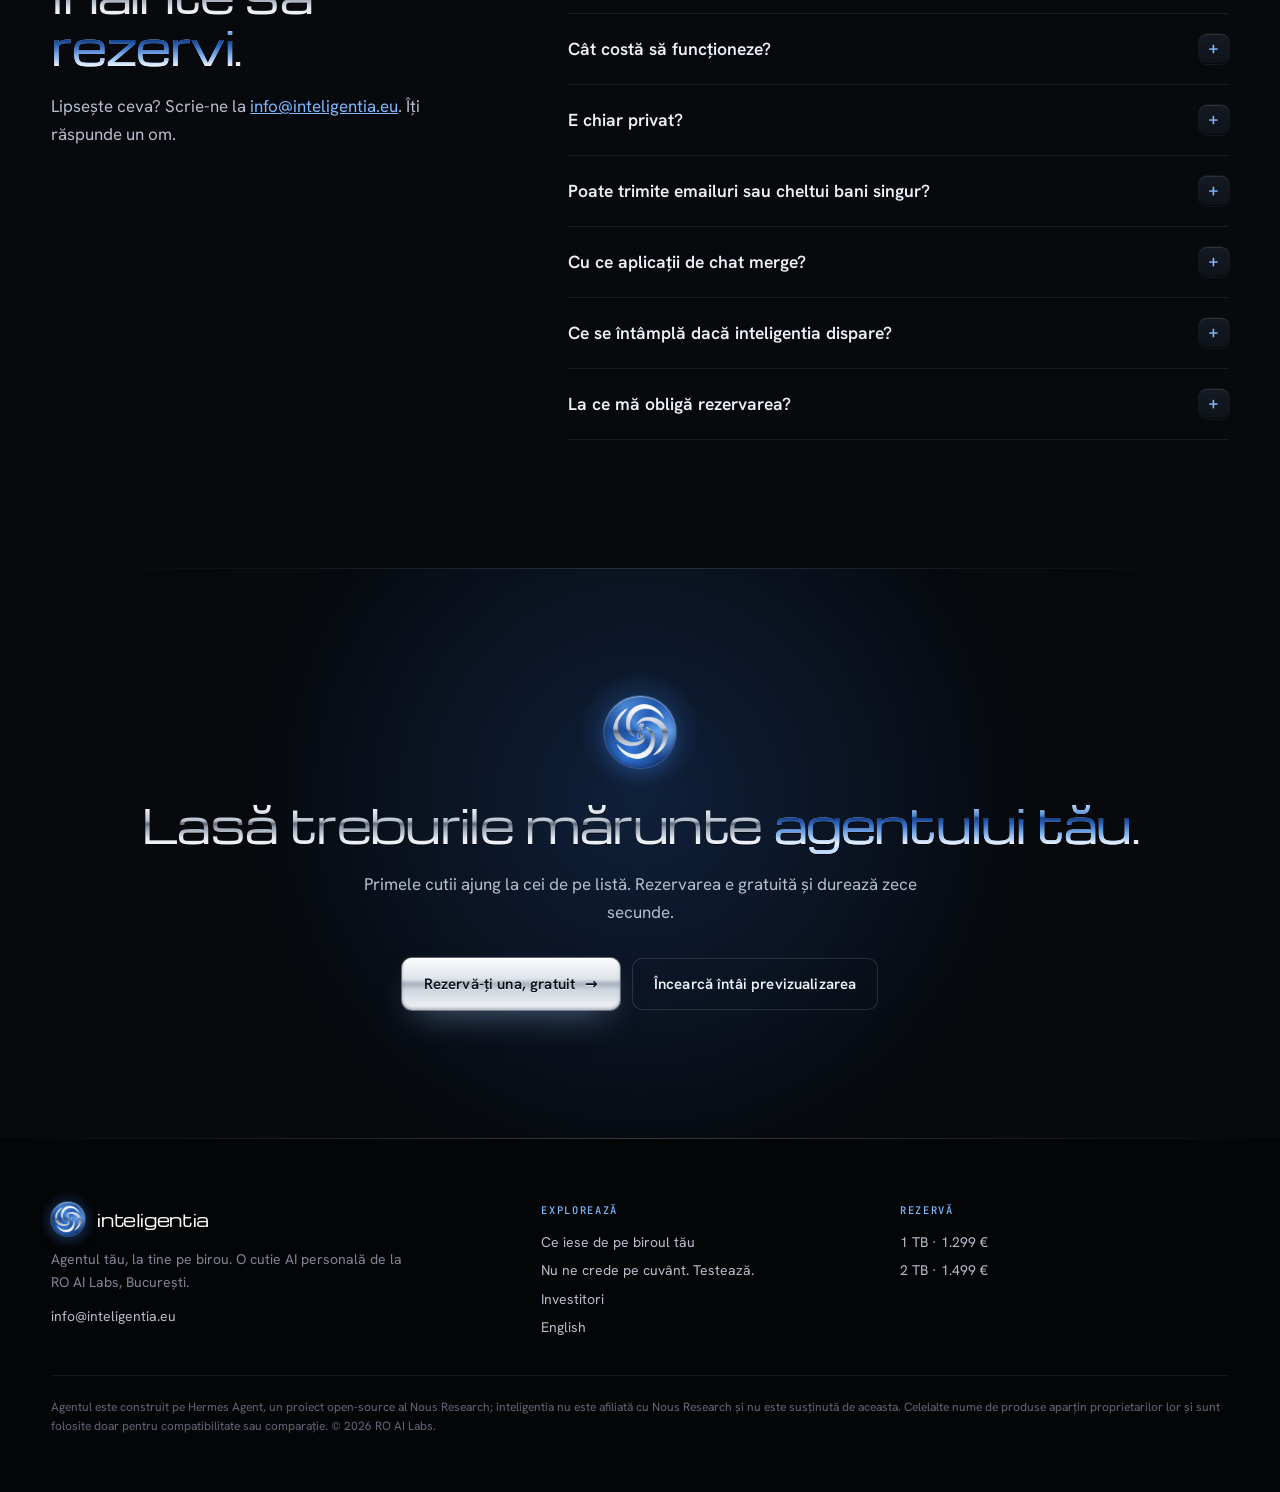
==== commit f01d6a57: "Homepage (RO): same persuasion layout as EN" ====
--- a/index-ro.html
+++ b/index-ro.html
@@ -59,15 +59,99 @@
         </figcaption>
       </figure>
       <div class="hero-copy">
-        <p class="kicker">Un agent AI pe care îl ții în mână · de la 1.299&nbsp;€</p>
-        <h1 id="hero-title" class="d d-xl">Salut. Sunt agentul <em>tău</em>.</h1>
-        <p class="category">Nu e o aplicație. Nu e cloudul altcuiva. E o cutie mică, pe biroul tău, care rulează propriul tău agent AI.</p>
-        <p class="lede">Vorbești cu el pe Telegram sau pe altă aplicație de chat preferată. Ține minte cum lucrezi, caută în contractele, notițele și facturile tale și păstrează totul pe cutie. Când o întrebare are nevoie de un model de top, împrumută unul de la furnizorul pe care îl alegi, după ce îți maschează detaliile personale.</p>
+        <p class="kicker">Propriul tău agent AI · un singur preț, de la 1.299&nbsp;€</p>
+        <h1 id="hero-title" class="d d-xl">Scapă de treburile mărunte. <em>Păstrează-ți</em> datele.</h1>
+        <p class="category">O cutie mică, pe biroul tău, care rulează propriul tău asistent AI. Îi scrii ca unui coleg. Se ocupă de inbox, facturi, documentare și follow-up-uri.</p>
+        <p class="lede">Învață cum lucrezi și păstrează asta pe cutie, nu pe serverele altcuiva. Când o sarcină are nevoie de un model de top, împrumută unul de la furnizorul pe care îl alegi, după ce îți maschează detaliile personale.</p>
         <div class="paths">
+          <a class="btn primary" href="#reserve">Rezervă-ți una, gratuit <span class="arr">→</span></a>
           <a class="btn glow" href="#agent" data-open-agent><span class="orb xs" aria-hidden="true"></span>Cunoaște-ți agentul</a>
-          <a class="btn" href="#hardware">Arată-mi produsul <span class="arr">→</span></a>
-        </div>
+        </div>
+        <ul class="proofbar" aria-label="Pe scurt">
+          <li><b>250.000+</b><span>stele pe GitHub pentru agentul open-source din cutie</span></li>
+          <li><b>0 B</b><span>din memoria agentului tău în cloudul cuiva</span></li>
+          <li><b>1 preț</b><span>Niciun abonament la noi, niciodată</span></li>
+        </ul>
         <p class="fine-note">„Cunoaște-ți agentul” deschide o previzualizare interactivă care rulează în browserul tău, neconectată la un dispozitiv inteligentia real.</p>
+      </div>
+    </div>
+  </section>
+
+  <!-- ============ a day with your agent ============ -->
+  <section class="block day" id="how" aria-labelledby="how-title">
+    <div class="wrap">
+      <div class="day-grid">
+        <div class="day-copy">
+          <p class="kicker">O zi cu agentul tău</p>
+          <h2 id="how-title" class="d d-l">Marțea ta, <em>rezolvată</em>.</h2>
+          <p class="lede">Așa arată o zi obișnuită de lucru când treburile mărunte ajung la agentul tău. Totul se întâmplă în aplicația de chat pe care o folosești deja. Atinge o oră ca să sari acolo.</p>
+          <ol class="day-times" aria-label="Momente din zi">
+            <li><button type="button" data-step="0" aria-pressed="true"><b>08:00</b><span>Ziua ta, într-un mesaj</span></button></li>
+            <li><button type="button" data-step="1" aria-pressed="false"><b>09:45</b><span>Pregătit înainte de apel</span></button></li>
+            <li><button type="button" data-step="2" aria-pressed="false"><b>11:10</b><span>Un mesaj vocal devine follow-up</span></button></li>
+            <li><button type="button" data-step="3" aria-pressed="false"><b>14:00</b><span>Documentare, cu surse</span></button></li>
+            <li><button type="button" data-step="4" aria-pressed="false"><b>16:30</b><span>A observat ceva</span></button></li>
+            <li><button type="button" data-step="5" aria-pressed="false"><b>18:30</b><span>Ziua de mâine, deja pregătită</span></button></li>
+          </ol>
+        </div>
+
+        <div class="phone" aria-label="Exemplu de conversație cu agentul tău">
+          <div class="phone-top">
+            <span class="orb xs" aria-hidden="true"></span>
+            <div><b>Agentul tău</b><small>pe biroul tău · online</small></div>
+            <span class="phone-clock" id="day-clock">08:00</span>
+          </div>
+          <div class="phone-log" id="day-log">
+            <div class="scene" data-t="08:00">
+              <p class="ag">Bună dimineața. Ai trei întâlniri azi, prima la 10:00 cu Northwind.</p>
+              <p class="ag">Două emailuri te așteaptă: Dan întreabă de contract, iar factura către Acme e restantă de 12 zile (2.400 €).</p>
+              <p class="me">Trimite-i lui Acme un reminder. Politicos, dar ferm.</p>
+              <p class="ag">Gata, pe tonul tău obișnuit. <span class="act">Verifică și trimite</span></p>
+              <p class="tl">a citit inboxul și calendarul · răspuns pe cutie · 0 B trimiși</p>
+            </div>
+            <div class="scene" data-t="09:45">
+              <p class="ag">Northwind în 15 minute. Ultima dată ați stabilit săptămâna de lansare 12–19 iulie, buget 2.400 €.</p>
+              <p class="ag">Noutate de atunci: caută un șef de marketing. Merită să întrebi cine se va ocupa de lansare.</p>
+              <p class="me">Bine punctat. Au ceva neplătit?</p>
+              <p class="ag">Nu, au plătit tot.</p>
+              <p class="tl">a folosit 3 amintiri · le-a verificat site-ul · 0 B din datele tale trimiși</p>
+            </div>
+            <div class="scene" data-t="11:10">
+              <p class="me voice"><span class="wave" aria-hidden="true"></span> Mesaj vocal · 0:48</p>
+              <p class="ag">Am înțeles. Notițele sunt salvate la Northwind. Trei sarcini:<br>1. Oferta revizuită până joi<br>2. Prezintă-i designerului tău<br>3. Apel de follow-up săptămâna viitoare</p>
+              <p class="ag">Emailul de follow-up e scris, iar pentru apel am blocat miercuri la 11:00. <span class="act">Verifică</span></p>
+              <p class="tl">transcris pe cutie · 0 B trimiși</p>
+            </div>
+            <div class="scene" data-t="14:00">
+              <p class="me">Găsește-mi 10 hoteluri boutique din Cluj cu pagini de rezervare învechite.</p>
+              <p class="ag">Iată 10, fiecare cu link, ce pare învechit și pe cine să contactezi. Le-am adăugat în tabelul tău de clienți potențiali.</p>
+              <p class="src">Clienți potențiali · 10 rânduri noi · 23 de surse</p>
+              <p class="tl">a folosit modelul tău din cloud · nume mascate · 1,4 KB trimiși</p>
+            </div>
+            <div class="scene" data-t="16:30">
+              <p class="ag">Atenție: licitația publică pe care o urmărești, pentru servicii de marketing digital, tocmai a publicat un lot nou. Termen: 14 noiembrie.</p>
+              <p class="me">Rezumă-mi ce vor.</p>
+              <p class="ag">Social media și reclame timp de 12 luni, buget 38.000 €, agențiile mici sunt binevenite. Vrei o listă de argumente pro și contra?</p>
+              <p class="tl">verificat din oră în oră pe cutie · te-a anunțat doar când s-a schimbat ceva</p>
+            </div>
+            <div class="scene" data-t="18:30">
+              <p class="ag">Încheiem ziua. Mâine: un apel la 10:00, iar factura lui Dan e scadentă.</p>
+              <p class="ag">E pregătită în euro, cu termen de 30 de zile, ca de obicei, și fără întâlniri înainte de 10, cum preferi. <span class="act">Aprobă</span></p>
+              <p class="me">Perfect. Mersi!</p>
+              <p class="tl">a folosit 2 amintiri · răspuns pe cutie · 0 B trimiși</p>
+            </div>
+          </div>
+          <div class="phone-input" aria-hidden="true"><span>Mesaj</span><i></i></div>
+        </div>
+      </div>
+
+      <div class="facts rv">
+        <div><b>Vorbești în aplicația ta de chat</b><p>Nicio aplicație nouă. E un contact în Telegram, WhatsApp, Signal sau Slack, pe telefon și pe laptop.</p></div>
+        <div><b>Îți aduci istoricul</b><p>Importă-ți conversațiile din ChatGPT și Claude, ca să te cunoască din prima zi.</p></div>
+        <div><b>Alegi creierul</b><p>Conectezi OpenAI Codex sau OpenRouter cu propriul cont. Schimbi oricând vrei și păstrezi tot ce a învățat.</p></div>
+      </div>
+      <div class="paths center">
+        <button class="btn glow" type="button" data-open-agent><span class="orb xs" aria-hidden="true"></span>Vorbește chiar tu cu previzualizarea</button>
       </div>
     </div>
   </section>
@@ -121,6 +205,7 @@
           <p>Îi arăți o dată cum închizi luna. Reține pașii, iar data viitoare îi spui doar „închide luna”.</p>
         </article>
       </div>
+      <p class="jobs-hint" aria-hidden="true">Glisează pentru mai multe →</p>
 
       <div class="apps rv">
         <div class="apps-head">
@@ -138,9 +223,127 @@
         <p class="apps-more">Plus sute de abilități și conectori din comunitatea open-source, de la documentare pe web până la tabele și prezentări.</p>
       </div>
 
+    </div>
+  </section>
+
+  <!-- ============ privacy ============ -->
+  <section class="block night hex" id="privacy" aria-labelledby="privacy-title">
+    <div class="wrap">
+      <p class="kicker">Confidențialitate</p>
+      <h2 id="privacy-title" class="d d-l">Ce iese de pe biroul tău.</h2>
+      <p class="lede">Cele mai multe răspunsuri vin chiar de pe cutie. Când o întrebare are nevoie de un model mai mare, călătorește doar întrebarea, cu numele, numerele și adresele mascate. Valorile reale rămân pe cutie și sunt puse la loc în răspuns tot acolo.</p>
+
+      <div class="wire rv" id="wire" aria-label="Exemplu: cum e mascată o întrebare înainte să plece de pe cutie">
+        <div class="wire-step">
+          <span class="tag local">1 · Întrebi tu, pe biroul tău</span>
+          <p class="msg">Scrie-i un răspuns <mark data-ph="[PERSON_1]">Mariei Popescu</mark>: poate plăti factura <mark data-ph="[INVOICE_1]">RO-2024-117</mark> de <mark data-ph="[AMOUNT_1]">4.800 €</mark> în două tranșe, până pe <mark data-ph="[DATE_1]">15 decembrie</mark>.</p>
+        </div>
+        <div class="wire-pipe" aria-hidden="true"><i></i></div>
+        <div class="wire-step out">
+          <span class="tag filter">2 · Ce vede furnizorul tău de cloud</span>
+          <p class="msg">Scrie-i un răspuns <mark>[PERSON_1]</mark>: poate plăti factura <mark>[INVOICE_1]</mark> de <mark>[AMOUNT_1]</mark> în două tranșe, până pe <mark>[DATE_1]</mark>.</p>
+        </div>
+        <div class="wire-pipe back" aria-hidden="true"><i></i></div>
+        <div class="wire-step">
+          <span class="tag local">3 · Ce primești înapoi</span>
+          <p class="msg">Stimată doamnă <mark class="real">Popescu</mark>, vă mulțumesc pentru mesaj. Plata celor <mark class="real">4.800 €</mark> în două tranșe, până pe <mark class="real">15 decembrie</mark>, este în regulă…</p>
+        </div>
+      </div>
+      <p class="wire-note rv">Numele, sumele și datele sunt înlocuite cu etichete înainte să plece ceva și sunt puse la loc pe cutie când vine răspunsul. Furnizorul nu află niciodată cui îi scrii.</p>
+      <div class="lanes2 rv">
+        <div class="lane">
+          <span class="tag local">Rămâne mereu pe cutie</span>
+          <ul>
+            <li>Memoria ta: tot ce învață despre tine</li>
+            <li>Conversațiile tale, inclusiv istoricul importat</li>
+            <li>Fișierele tale și indexul lor</li>
+            <li>Numele, numerele și adresele reale</li>
+          </ul>
+        </div>
+        <div class="lane">
+          <span class="tag filter">Poate pleca, filtrat</span>
+          <ul>
+            <li>O singură întrebare care are nevoie de un model de top</li>
+            <li>Trimisă furnizorului ales de tine, nimănui altcuiva</li>
+            <li>Detaliile personale sunt înlocuite cu marcaje, de exemplu <code>[PERSON_1]</code></li>
+          </ul>
+        </div>
+      </div>
+      <p class="honest-line">Nu e 100% privat și nu vom pretinde altceva. Expunere minimă, prin design, și fără dependență de un singur furnizor.</p>
+      <div class="paths">
+        <a class="btn on-dark" href="security-ro.html">Ce iese de pe biroul tău, în detaliu <span class="arr">→</span></a>
+        <a class="btn ghost on-dark" href="proof-ro.html">Nu ne crede pe cuvânt. Testează. <span class="arr">→</span></a>
+      </div>
+    </div>
+  </section>
+
+  <!-- ============ compare ============ -->
+  <section class="block" id="compare" aria-labelledby="compare-title">
+    <div class="wrap">
+      <p class="kicker">De ce o cutie</p>
+      <h2 id="compare-title" class="d d-l">Un asistent care e <em>al tău</em>, nu închiriat.</h2>
+      <p class="lede">Poți închiria un chatbot AI sau îți poți construi singur un agent pe un server. Iată ce se schimbă când locuiește pe biroul tău.</p>
+
+      <div class="cmp rv" style="--l-sub: 'Abonament chat AI'; --l-diy: 'Făcut de tine'" role="table" aria-label="inteligentia comparat cu un abonament la un chat AI și cu o configurare făcută de tine">
+        <div class="cmp-row cmp-head" role="row">
+          <span role="columnheader"><span class="sr">Caracteristică</span></span>
+          <span role="columnheader" class="us"><span class="orb xs" aria-hidden="true"></span>inteligentia</span>
+          <span role="columnheader">Abonament la un chat AI</span>
+          <span role="columnheader">Făcut de tine</span>
+        </div>
+        <div class="cmp-row" role="row">
+          <span role="rowheader">Unde stau memoria și fișierele tale</span>
+          <span role="cell" class="us yes">Pe biroul tău</span>
+          <span role="cell" class="no">Pe serverele lor</span>
+          <span role="cell" class="mid">Pe un server închiriat</span>
+        </div>
+        <div class="cmp-row" role="row">
+          <span role="rowheader">Detalii personale mascate înainte de cloud</span>
+          <span role="cell" class="us yes">Automat</span>
+          <span role="cell" class="no">Nu</span>
+          <span role="cell" class="mid">Dacă îl construiești</span>
+        </div>
+        <div class="cmp-row" role="row">
+          <span role="rowheader">Schimbi furnizorul AI, păstrezi ce a învățat</span>
+          <span role="cell" class="us yes">Oricând</span>
+          <span role="cell" class="no">O iei de la zero</span>
+          <span role="cell" class="yes">Da</span>
+        </div>
+        <div class="cmp-row" role="row">
+          <span role="rowheader">Merge în aplicația ta de chat, după programul lui</span>
+          <span role="cell" class="us yes">Da</span>
+          <span role="cell" class="mid">În aplicația lor</span>
+          <span role="cell" class="yes">Da</span>
+        </div>
+        <div class="cmp-row" role="row">
+          <span role="rowheader">Emailul, calendarul și fișierele tale, conectate</span>
+          <span role="cell" class="us yes">Configurate pentru tine</span>
+          <span role="cell" class="mid">Unele, prin cloudul lor</span>
+          <span role="cell" class="mid">Le legi singur</span>
+        </div>
+        <div class="cmp-row" role="row">
+          <span role="rowheader">Configurare și întreținere</span>
+          <span role="cell" class="us yes">Făcute de noi</span>
+          <span role="cell" class="yes">Deloc</span>
+          <span role="cell" class="no">Tu, în terminal</span>
+        </div>
+        <div class="cmp-row" role="row">
+          <span role="rowheader">Cât plătești</span>
+          <span role="cell" class="us">1.299 € o singură dată, plus consumul la furnizorul tău</span>
+          <span role="cell">20–200 € pe lună, în fiecare lună</span>
+          <span role="cell">Un server, plus consum, plus serile tale</span>
+        </div>
+      </div>
+    </div>
+  </section>
+
+  <!-- ============ stories ============ -->
+  <section class="block" id="stories" aria-labelledby="stories-title">
+    <div class="wrap">
+      <p class="kicker">Deja folosit</p>
+      <h2 id="stories-title" class="d d-l">Oamenii își organizează zilele cu acest agent <em>chiar azi</em>.</h2>
       <div class="stories rv">
         <div class="apps-head">
-          <h3>Ce fac deja oamenii cu agentul din cutie</h3>
           <p>Agentul din cutie e construit pe Hermes Agent, un proiect open-source cu o comunitate mare. Câteva dintre poveștile lor, cu propriile configurații și în propriile cuvinte. Nu sunt clienți inteligentia.</p>
         </div>
         <div class="story-grid">
@@ -169,95 +372,6 @@
     </div>
   </section>
 
-  <!-- ============ how it works: three moments ============ -->
-  <section class="block" id="how" aria-labelledby="how-title">
-    <div class="wrap">
-      <p class="kicker">Cum funcționează</p>
-      <h2 id="how-title" class="d d-l">Trei momente cu un agent care e <em>al tău</em>.</h2>
-
-      <div class="moments">
-        <article class="moment rv">
-          <span class="num">01</span>
-          <h3>Își amintește ce contează pentru tine</h3>
-          <div class="mini">
-            <p class="me">Ține minte: facturez în euro, plata la 30 de zile, și fără apeluri înainte de 10 dimineața.</p>
-            <p class="gap">trei săptămâni mai târziu</p>
-            <p class="me">Pune-mi un call de kickoff cu Dan săptămâna viitoare și pregătește-i factura.</p>
-            <p class="ag">Marți la 11:00, iar factura i-am pregătit-o în euro, cu plata la 30 de zile.</p>
-          </div>
-          <p class="tele">2 amintiri folosite · răspuns pe cutie · 0 B trimiși</p>
-          <button class="btn sm" type="button" data-open-agent data-moment="remember">Încearcă în previzualizare <span class="arr">→</span></button>
-        </article>
-
-        <article class="moment rv">
-          <span class="num">02</span>
-          <h3>Găsește lucruri în documentele tale</h3>
-          <div class="mini">
-            <p class="me">Când expiră contractul cu Acme și cât preaviz trebuie să dau?</p>
-            <p class="ag">31 august 2027. Dă un preaviz scris de 60 de zile, deci până pe 2 iulie.</p>
-            <p class="src">Contract_Consultanta_Acme_2024.pdf · pagina 3, §7</p>
-          </div>
-          <p class="tele">găsit în fișierele tale · 0 B trimiși</p>
-          <button class="btn sm" type="button" data-open-agent data-moment="find">Încearcă în previzualizare <span class="arr">→</span></button>
-        </article>
-
-        <article class="moment rv">
-          <span class="num">03</span>
-          <h3>Schimbi modelul, păstrezi conversația</h3>
-          <div class="mini">
-            <p class="me">Ce am hotărât despre lansarea Northwind?</p>
-            <p class="ag">Lansare pe 12–19 iulie, buget plafonat la 2.400&nbsp;€.</p>
-            <p class="gap">OpenAI Codex → OpenRouter</p>
-            <p class="me">Cât din buget a mai rămas?</p>
-            <p class="ag">750 €. Designerul și reclamele fac 1.650&nbsp;€.</p>
-          </div>
-          <p class="tele">aceeași memorie · alt creier · nimic reînvățat</p>
-          <button class="btn sm" type="button" data-open-agent data-moment="continue">Încearcă în previzualizare <span class="arr">→</span></button>
-        </article>
-      </div>
-
-      <div class="facts rv">
-        <div><b>Vorbești în aplicația ta de chat</b><p>Nicio aplicație nouă. E un contact în Telegram sau în altă aplicație de chat preferată, pe telefon și pe laptop.</p></div>
-        <div><b>Adu-ți istoricul</b><p>Importă-ți conversațiile din ChatGPT și Claude, ca să te cunoască încă de la început.</p></div>
-        <div><b>Alege creierul</b><p>Conectează OpenAI Codex sau OpenRouter cu propriul cont. Schimbi oricând vrei.</p></div>
-      </div>
-    </div>
-  </section>
-
-  <!-- ============ privacy ============ -->
-  <section class="block night hex" id="privacy" aria-labelledby="privacy-title">
-    <div class="wrap">
-      <p class="kicker">Confidențialitate</p>
-      <h2 id="privacy-title" class="d d-l">Ce iese de pe biroul tău.</h2>
-      <p class="lede">Cele mai multe răspunsuri vin chiar de pe cutie. Când o întrebare are nevoie de un model mai mare, călătorește doar întrebarea, cu numele, numerele și adresele mascate. Valorile reale rămân pe cutie și sunt puse la loc în răspuns tot acolo.</p>
-
-      <div class="lanes2 rv">
-        <div class="lane">
-          <span class="tag local">Rămâne mereu pe cutie</span>
-          <ul>
-            <li>Memoria ta: tot ce învață despre tine</li>
-            <li>Conversațiile tale, inclusiv istoricul importat</li>
-            <li>Fișierele tale și indexul lor</li>
-            <li>Numele, numerele și adresele reale</li>
-          </ul>
-        </div>
-        <div class="lane">
-          <span class="tag filter">Poate pleca, filtrat</span>
-          <ul>
-            <li>O singură întrebare care are nevoie de un model de top</li>
-            <li>Trimisă furnizorului ales de tine, nimănui altcuiva</li>
-            <li>Detaliile personale sunt înlocuite cu marcaje, de exemplu <code>[PERSON_1]</code></li>
-          </ul>
-        </div>
-      </div>
-      <p class="honest-line">Nu e 100% privat și nu vom pretinde altceva. Expunere minimă, prin design, și fără dependență de un singur furnizor.</p>
-      <div class="paths">
-        <a class="btn on-dark" href="security-ro.html">Ce iese de pe biroul tău, în detaliu <span class="arr">→</span></a>
-        <a class="btn ghost on-dark" href="proof-ro.html">Nu ne crede pe cuvânt. Testează. <span class="arr">→</span></a>
-      </div>
-    </div>
-  </section>
-
   <!-- ============ where things stand ============ -->
   <section class="block" id="status" aria-labelledby="status-title">
     <div class="wrap">
@@ -352,7 +466,61 @@
       </div>
     </div>
   </section>
+  <!-- ============ faq ============ -->
+  <section class="block" id="faq" aria-labelledby="faq-title">
+    <div class="wrap faq-grid">
+      <div>
+        <p class="kicker">Întrebări</p>
+        <h2 id="faq-title" class="d d-l">Înainte să <em>rezervi</em>.</h2>
+        <p class="lede">Lipsește ceva? Scrie-ne la <a href="mailto:info@inteligentia.eu">info@inteligentia.eu</a>. Îți răspunde un om.</p>
+      </div>
+      <div class="faq">
+        <details>
+          <summary>Trebuie să mă pricep la tehnică?</summary>
+          <p>Nu. Cutia vine configurată. O asociezi cu aplicația ta de chat și începi să vorbești cu ea. Conectarea emailului, calendarului și aplicațiilor o facem împreună cu tine, nu o configurezi tu într-un terminal.</p>
+        </details>
+        <details>
+          <summary>Cât costă să funcționeze?</summary>
+          <p>Cutia o cumperi o singură dată. Treaba de zi cu zi rulează chiar pe cutie. Pentru întrebările care au nevoie de un model de top, plătești direct furnizorului ales, doar cât folosești. Îți poți pune o limită de cheltuieli la furnizor, ca să nu ai surprize.</p>
+        </details>
+        <details>
+          <summary>E chiar privat?</summary>
+          <p>Memoria, conversațiile și fișierele rămân pe cutie. Când o întrebare are nevoie de cloud, pleacă doar întrebarea, cu numele, cifrele și adresele mascate. Nu e 100% privat și nu ne prefacem că ar fi, dar e cea mai mică expunere pe care știm s-o construim. <a href="security-ro.html">Citește exact ce pleacă</a> sau <a href="proof-ro.html">testează chiar tu</a>.</p>
+        </details>
+        <details>
+          <summary>Poate trimite emailuri sau cheltui bani singur?</summary>
+          <p>Nu, decât dacă îi dai voie. Implicit el pregătește și tu aprobi: emailurile, facturile și tot ce poartă numele tău așteaptă confirmarea ta.</p>
+        </details>
+        <details>
+          <summary>Cu ce aplicații de chat merge?</summary>
+          <p>Telegram, WhatsApp, Signal, Slack, Microsoft Teams, Discord, email și SMS. Cei mai mulți încep cu Telegram, pentru că se asociază cel mai repede.</p>
+        </details>
+        <details>
+          <summary>Ce se întâmplă dacă inteligentia dispare?</summary>
+          <p>Cutia ta merge mai departe. Agentul din ea e open source, memoria și fișierele sunt pe biroul tău, iar conturile de chat și de AI sunt ale tale. Nimic nu depinde de faptul că noi rămânem pe piață.</p>
+        </details>
+        <details>
+          <summary>La ce mă obligă rezervarea?</summary>
+          <p>La nimic. E gratuită, fără card. Îți păstrează locul pentru varianta aleasă și afli de la noi înainte să se deschidă comenzile. Plătești doar dacă decizi să comanzi, după ce vezi toate condițiile.</p>
+        </details>
+      </div>
+    </div>
+  </section>
+
+  <!-- ============ final call ============ -->
+  <section class="block finale" aria-labelledby="finale-title">
+    <div class="wrap">
+      <span class="orb finale-orb" aria-hidden="true"></span>
+      <h2 id="finale-title" class="d d-l">Lasă treburile mărunte <em>agentului tău</em>.</h2>
+      <p class="lede">Primele cutii ajung la cei de pe listă. Rezervarea e gratuită și durează zece secunde.</p>
+      <div class="paths center">
+        <a class="btn primary" href="#reserve">Rezervă-ți una, gratuit <span class="arr">→</span></a>
+        <button class="btn ghost" type="button" data-open-agent>Încearcă întâi previzualizarea</button>
+      </div>
+    </div>
+  </section>
 </main>
+<a class="sticky-cta" id="sticky-cta" href="#reserve" hidden><span>Rezervă gratuit</span><b>de la 1.299 €</b></a>
 
 <footer class="foot">
   <div class="wrap">
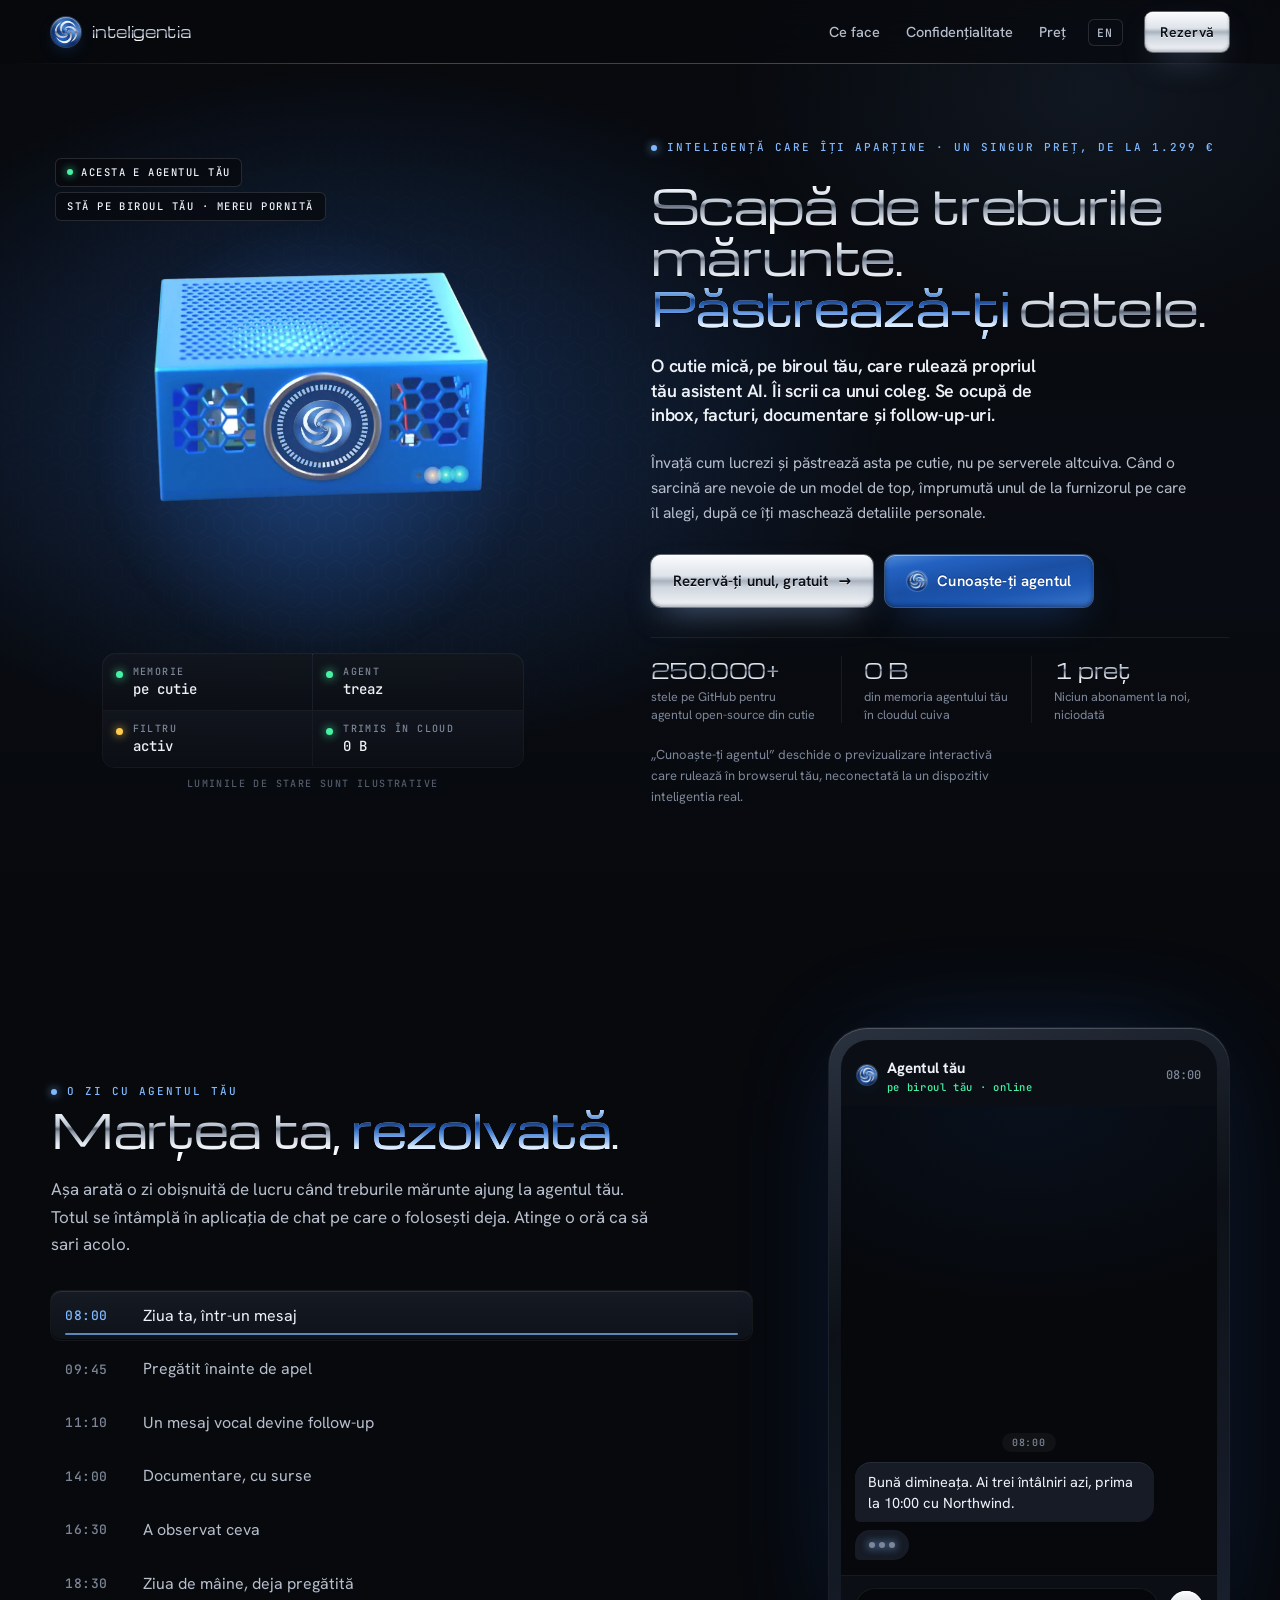
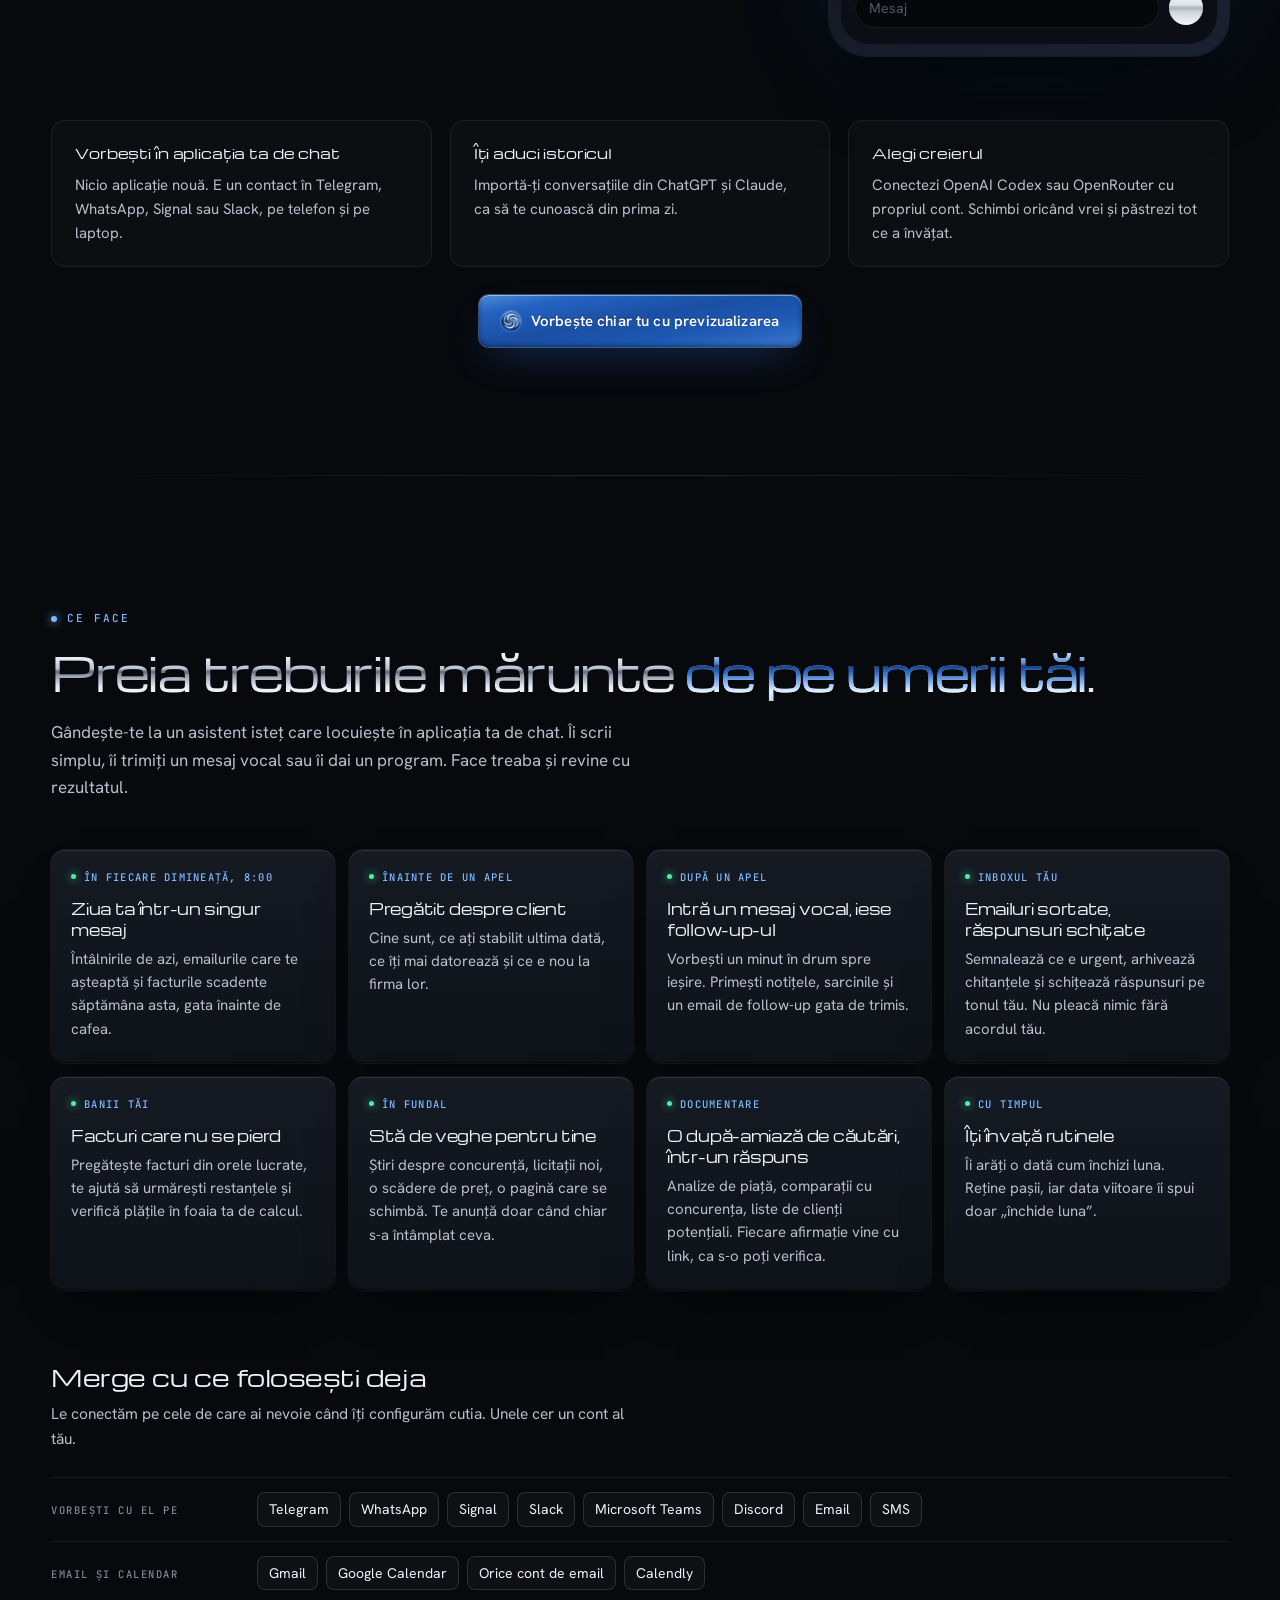
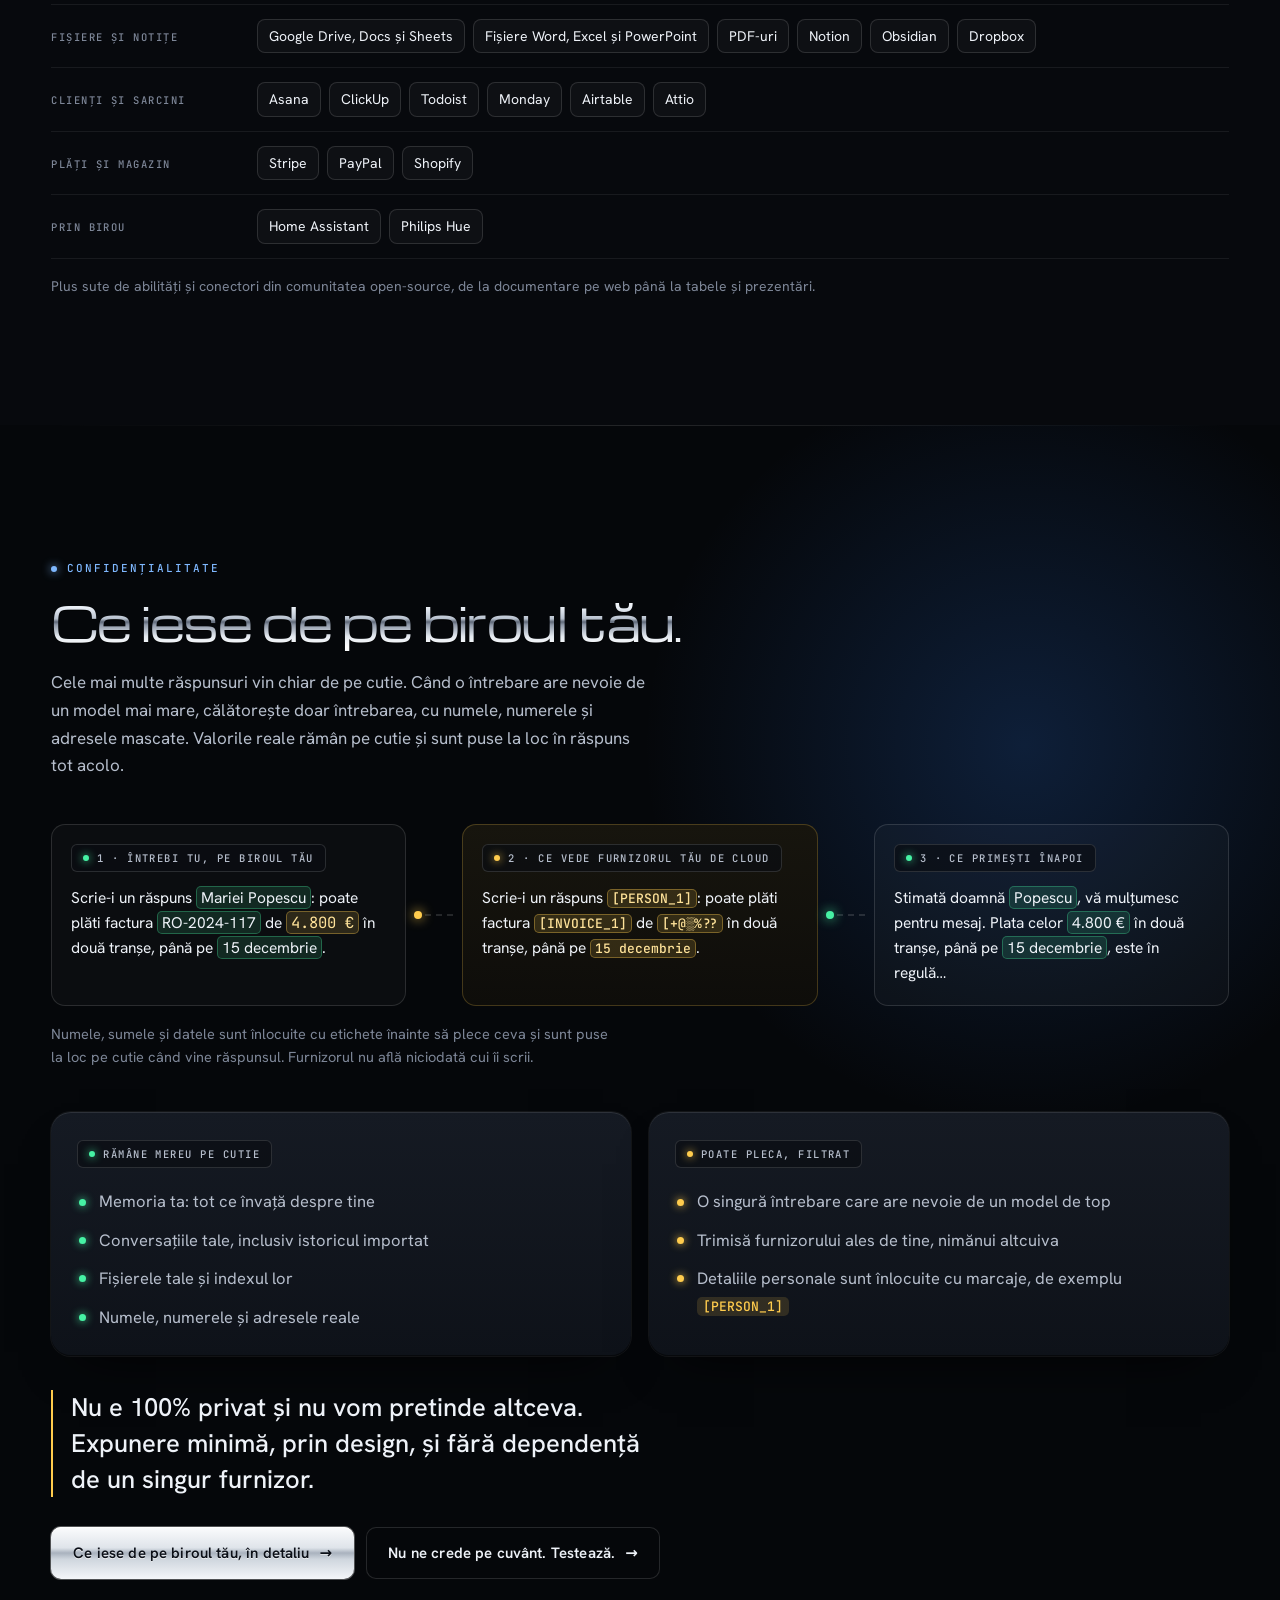
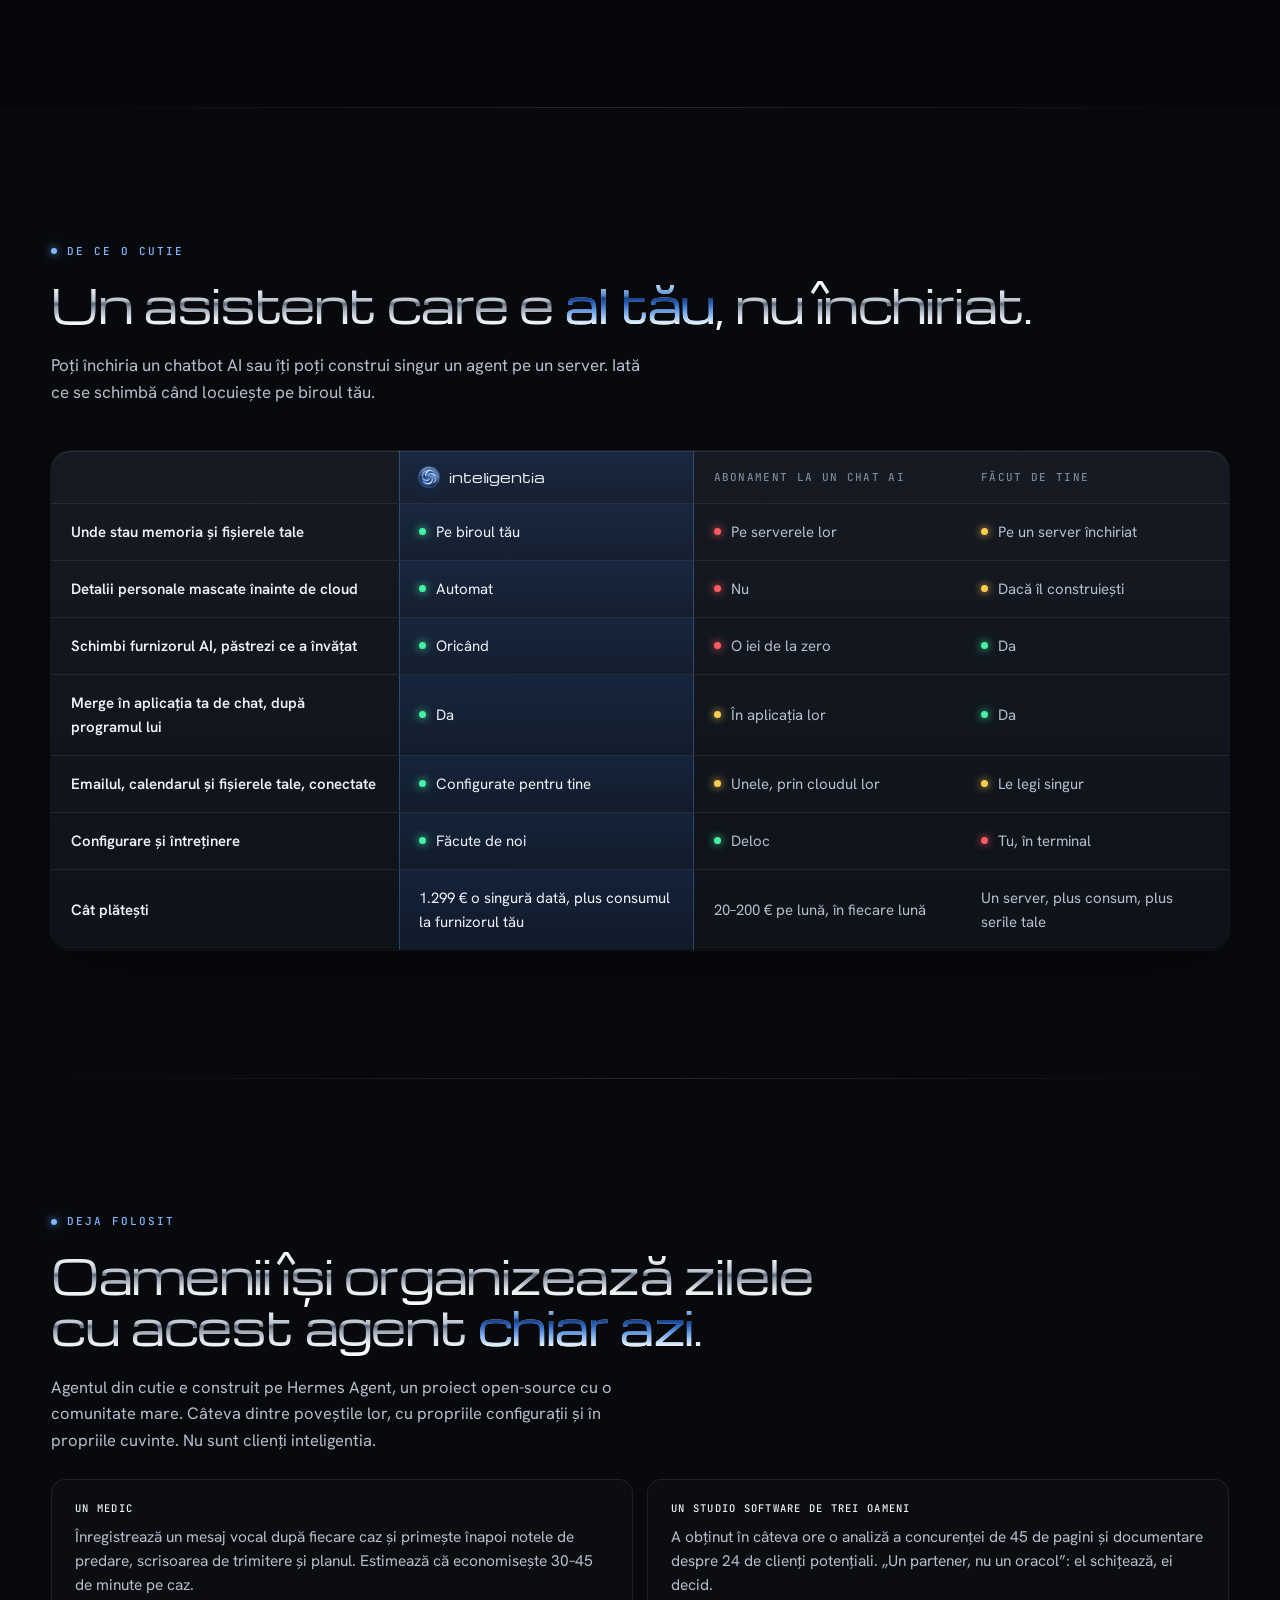
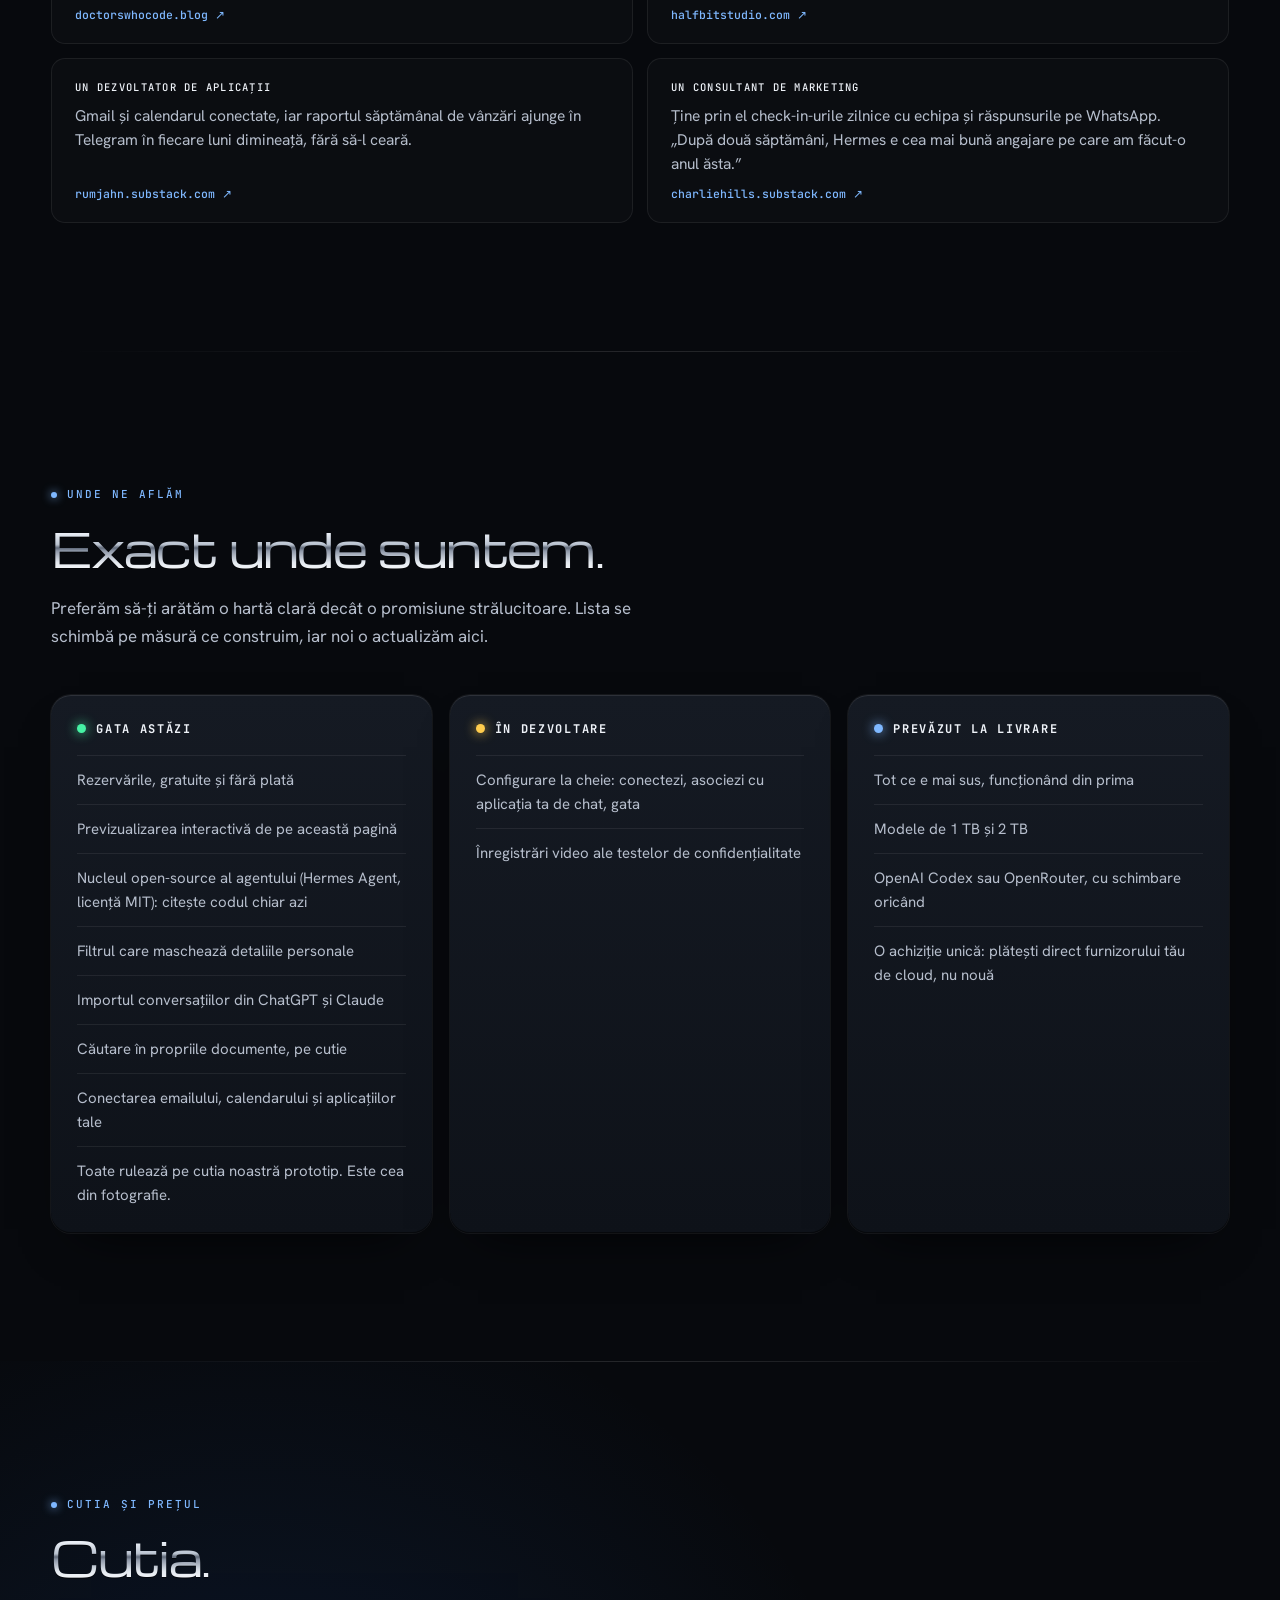
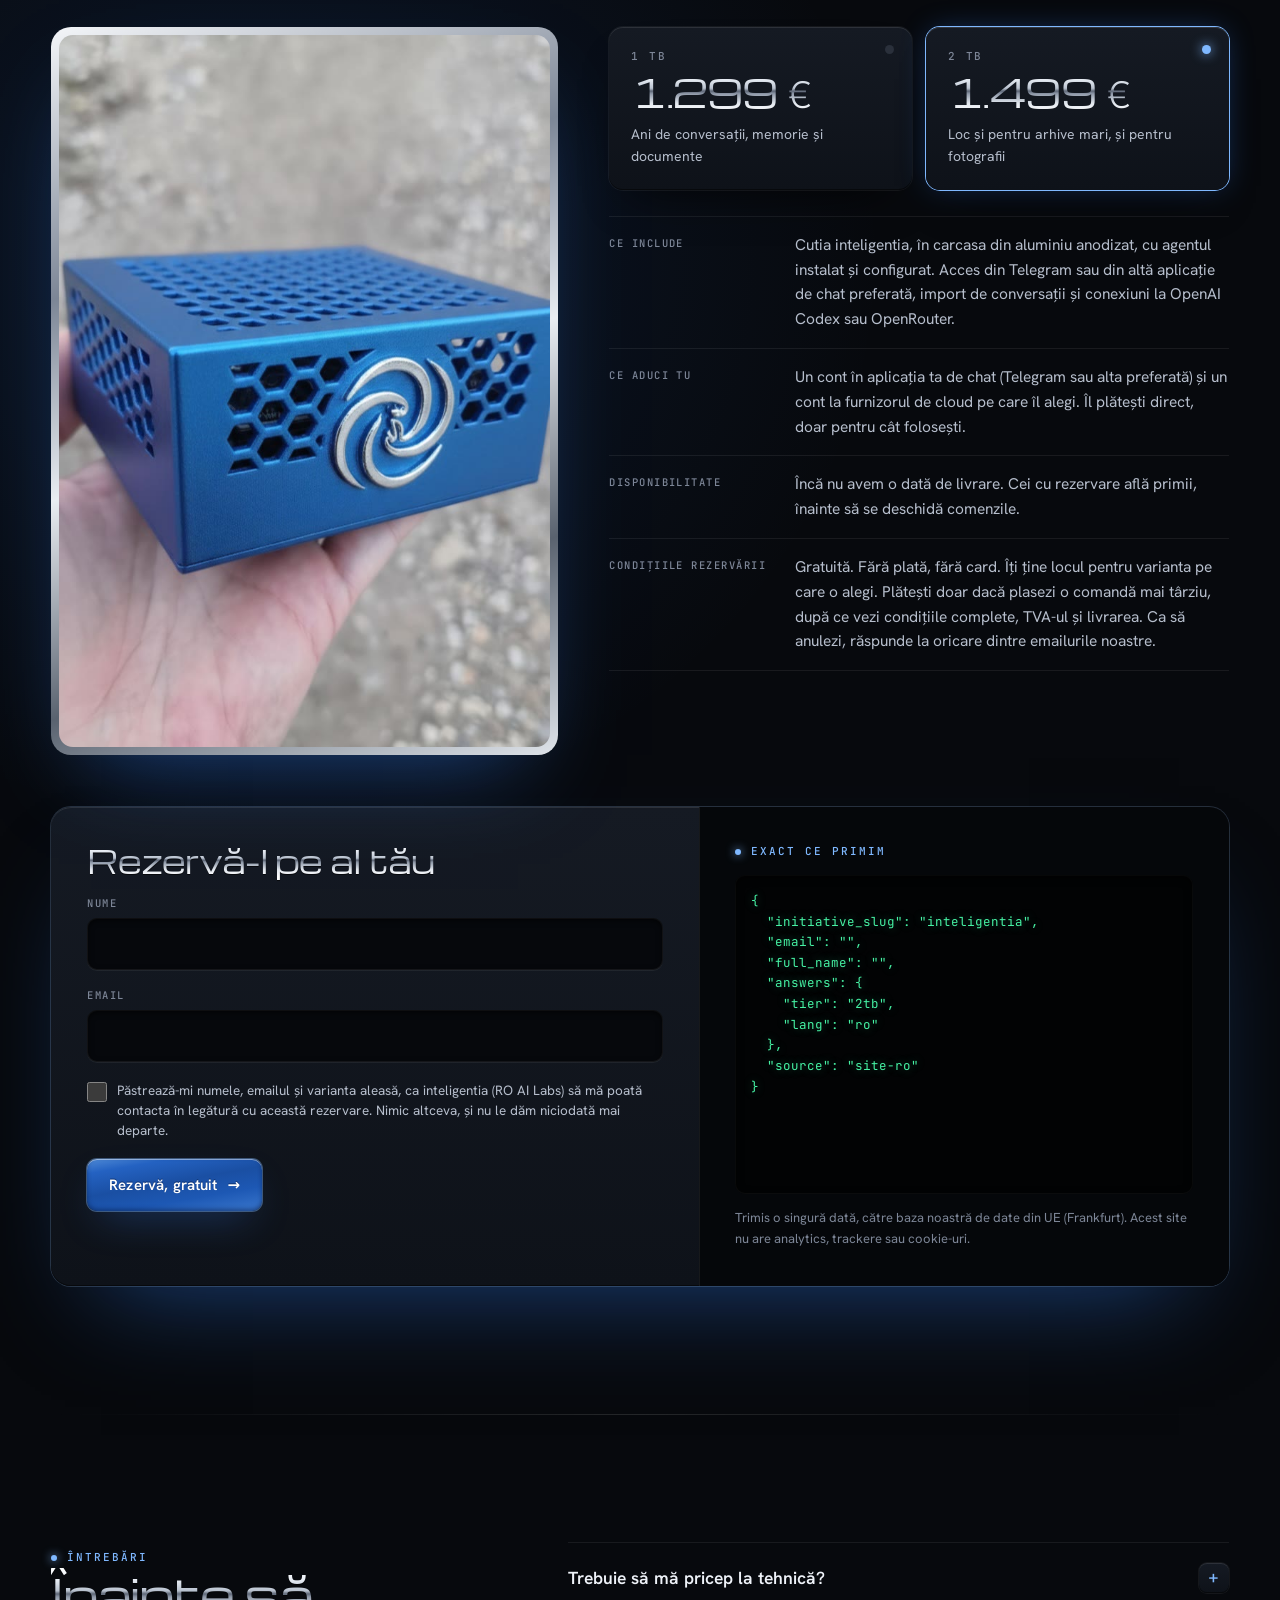
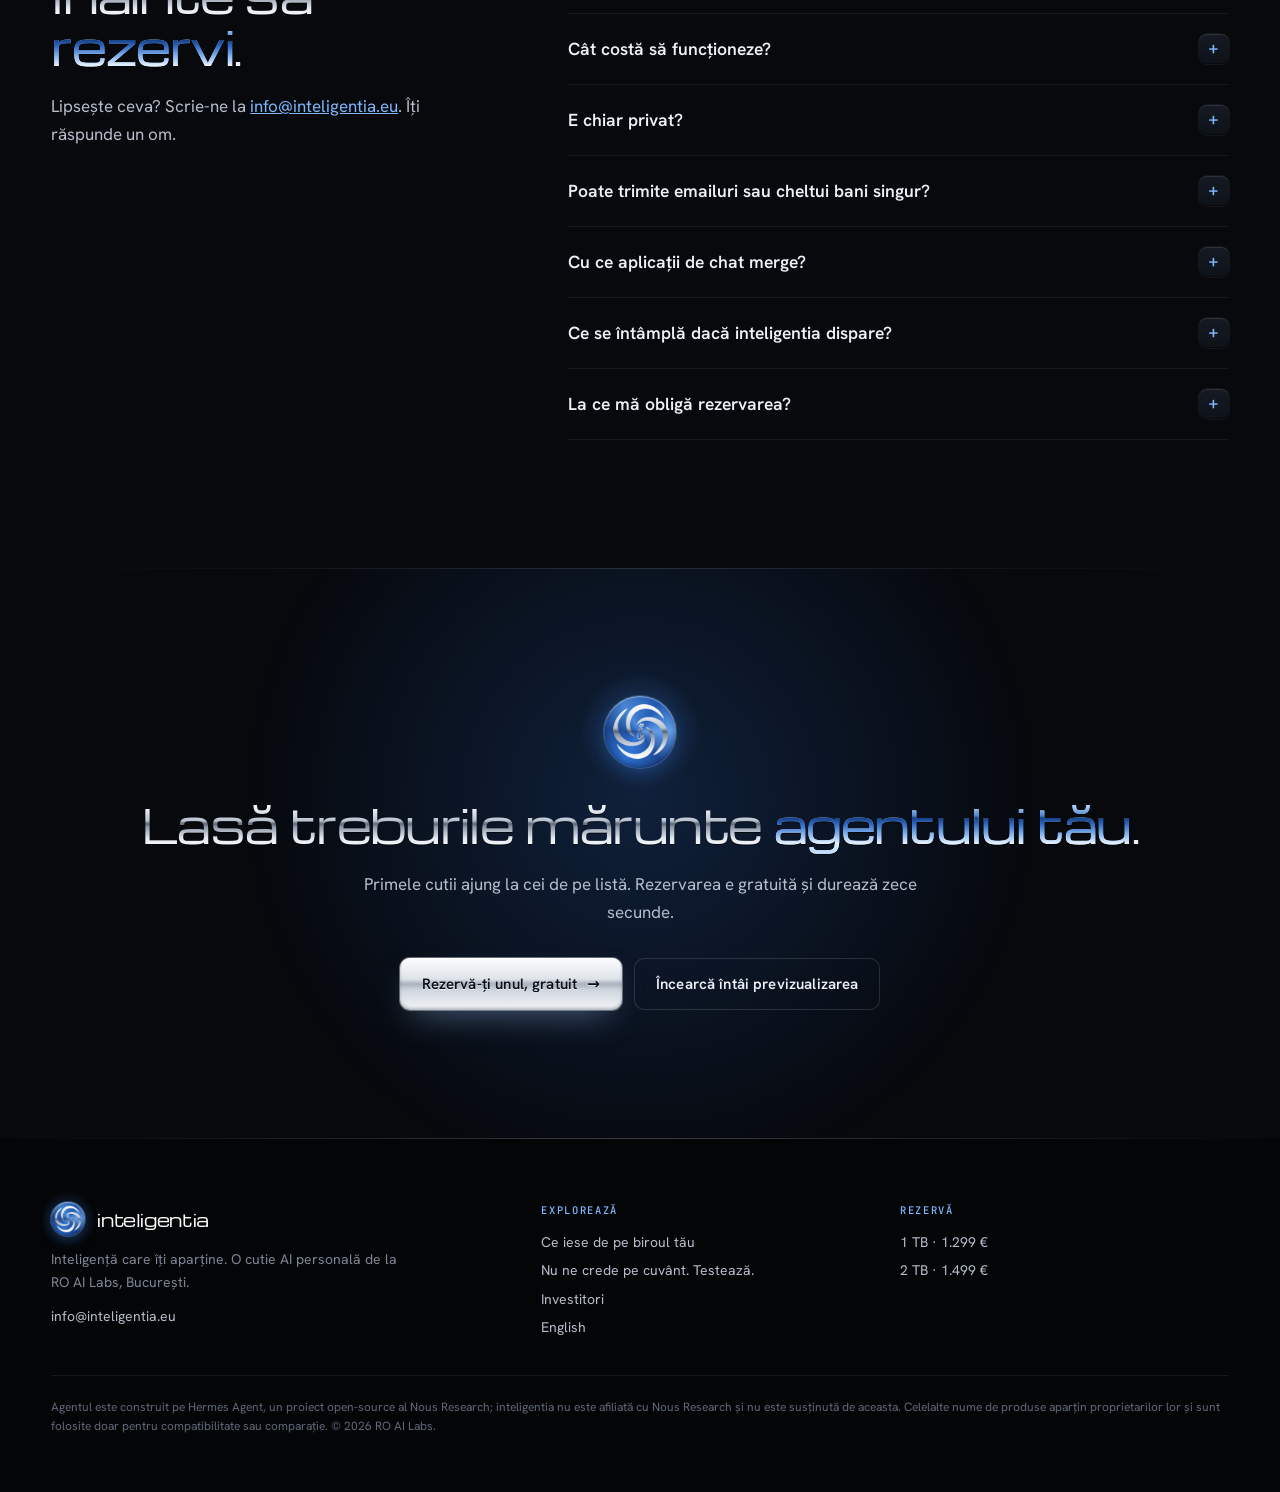
==== commit 6430a70f: "Tagline 'Intelligence you own' in titles, hero and footers; RO: Rezervă-ți unul" ====
--- a/index-ro.html
+++ b/index-ro.html
@@ -3,12 +3,12 @@
 <head>
 <meta charset="UTF-8">
 <meta name="viewport" content="width=device-width, initial-scale=1, interactive-widget=resizes-content">
-<title>inteligentia · Propriul tău agent AI, pe birou</title>
+<title>inteligentia · Inteligență care îți aparține</title>
 <meta name="description" content="Un agent AI personal care rulează pe un computer mic, la tine pe birou. Memoria, conversațiile și fișierele tale de lucru rămân la tine; întrebările grele merg la modelul din cloud pe care îl alegi, după ce detaliile personale sunt mascate. De la 1.299&nbsp;€.">
 <link rel="canonical" href="https://inteligentia.eu/index-ro.html">
 <link rel="alternate" hreflang="en" href="https://inteligentia.eu/">
 <link rel="alternate" hreflang="ro" href="https://inteligentia.eu/index-ro.html">
-<meta property="og:title" content="inteligentia · Propriul tău agent AI, pe birou">
+<meta property="og:title" content="inteligentia · Inteligență care îți aparține">
 <meta property="og:description" content="Un agent AI personal care rulează pe un computer mic, la tine pe birou. Memoria, conversațiile și fișierele de lucru rămân la tine.">
 <meta property="og:image" content="https://inteligentia.eu/assets/img/og-box.jpg">
 <meta property="og:type" content="website">
@@ -59,12 +59,12 @@
         </figcaption>
       </figure>
       <div class="hero-copy">
-        <p class="kicker">Propriul tău agent AI · un singur preț, de la 1.299&nbsp;€</p>
+        <p class="kicker">Inteligență care îți aparține · un singur preț, de la 1.299&nbsp;€</p>
         <h1 id="hero-title" class="d d-xl">Scapă de treburile mărunte. <em>Păstrează-ți</em> datele.</h1>
         <p class="category">O cutie mică, pe biroul tău, care rulează propriul tău asistent AI. Îi scrii ca unui coleg. Se ocupă de inbox, facturi, documentare și follow-up-uri.</p>
         <p class="lede">Învață cum lucrezi și păstrează asta pe cutie, nu pe serverele altcuiva. Când o sarcină are nevoie de un model de top, împrumută unul de la furnizorul pe care îl alegi, după ce îți maschează detaliile personale.</p>
         <div class="paths">
-          <a class="btn primary" href="#reserve">Rezervă-ți una, gratuit <span class="arr">→</span></a>
+          <a class="btn primary" href="#reserve">Rezervă-ți unul, gratuit <span class="arr">→</span></a>
           <a class="btn glow" href="#agent" data-open-agent><span class="orb xs" aria-hidden="true"></span>Cunoaște-ți agentul</a>
         </div>
         <ul class="proofbar" aria-label="Pe scurt">
@@ -514,7 +514,7 @@
       <h2 id="finale-title" class="d d-l">Lasă treburile mărunte <em>agentului tău</em>.</h2>
       <p class="lede">Primele cutii ajung la cei de pe listă. Rezervarea e gratuită și durează zece secunde.</p>
       <div class="paths center">
-        <a class="btn primary" href="#reserve">Rezervă-ți una, gratuit <span class="arr">→</span></a>
+        <a class="btn primary" href="#reserve">Rezervă-ți unul, gratuit <span class="arr">→</span></a>
         <button class="btn ghost" type="button" data-open-agent>Încearcă întâi previzualizarea</button>
       </div>
     </div>
@@ -526,7 +526,7 @@
   <div class="wrap">
     <div>
       <div class="brandline"><span class="orb" aria-hidden="true"></span> inteligentia</div>
-      <p style="margin-top:12px;max-width:44ch">Agentul tău, la tine pe birou. O cutie AI personală de la RO AI Labs, București.</p>
+      <p style="margin-top:12px;max-width:44ch">Inteligență care îți aparține. O cutie AI personală de la RO AI Labs, București.</p>
       <p style="margin-top:12px"><a href="mailto:info@inteligentia.eu">info@inteligentia.eu</a></p>
     </div>
     <div>
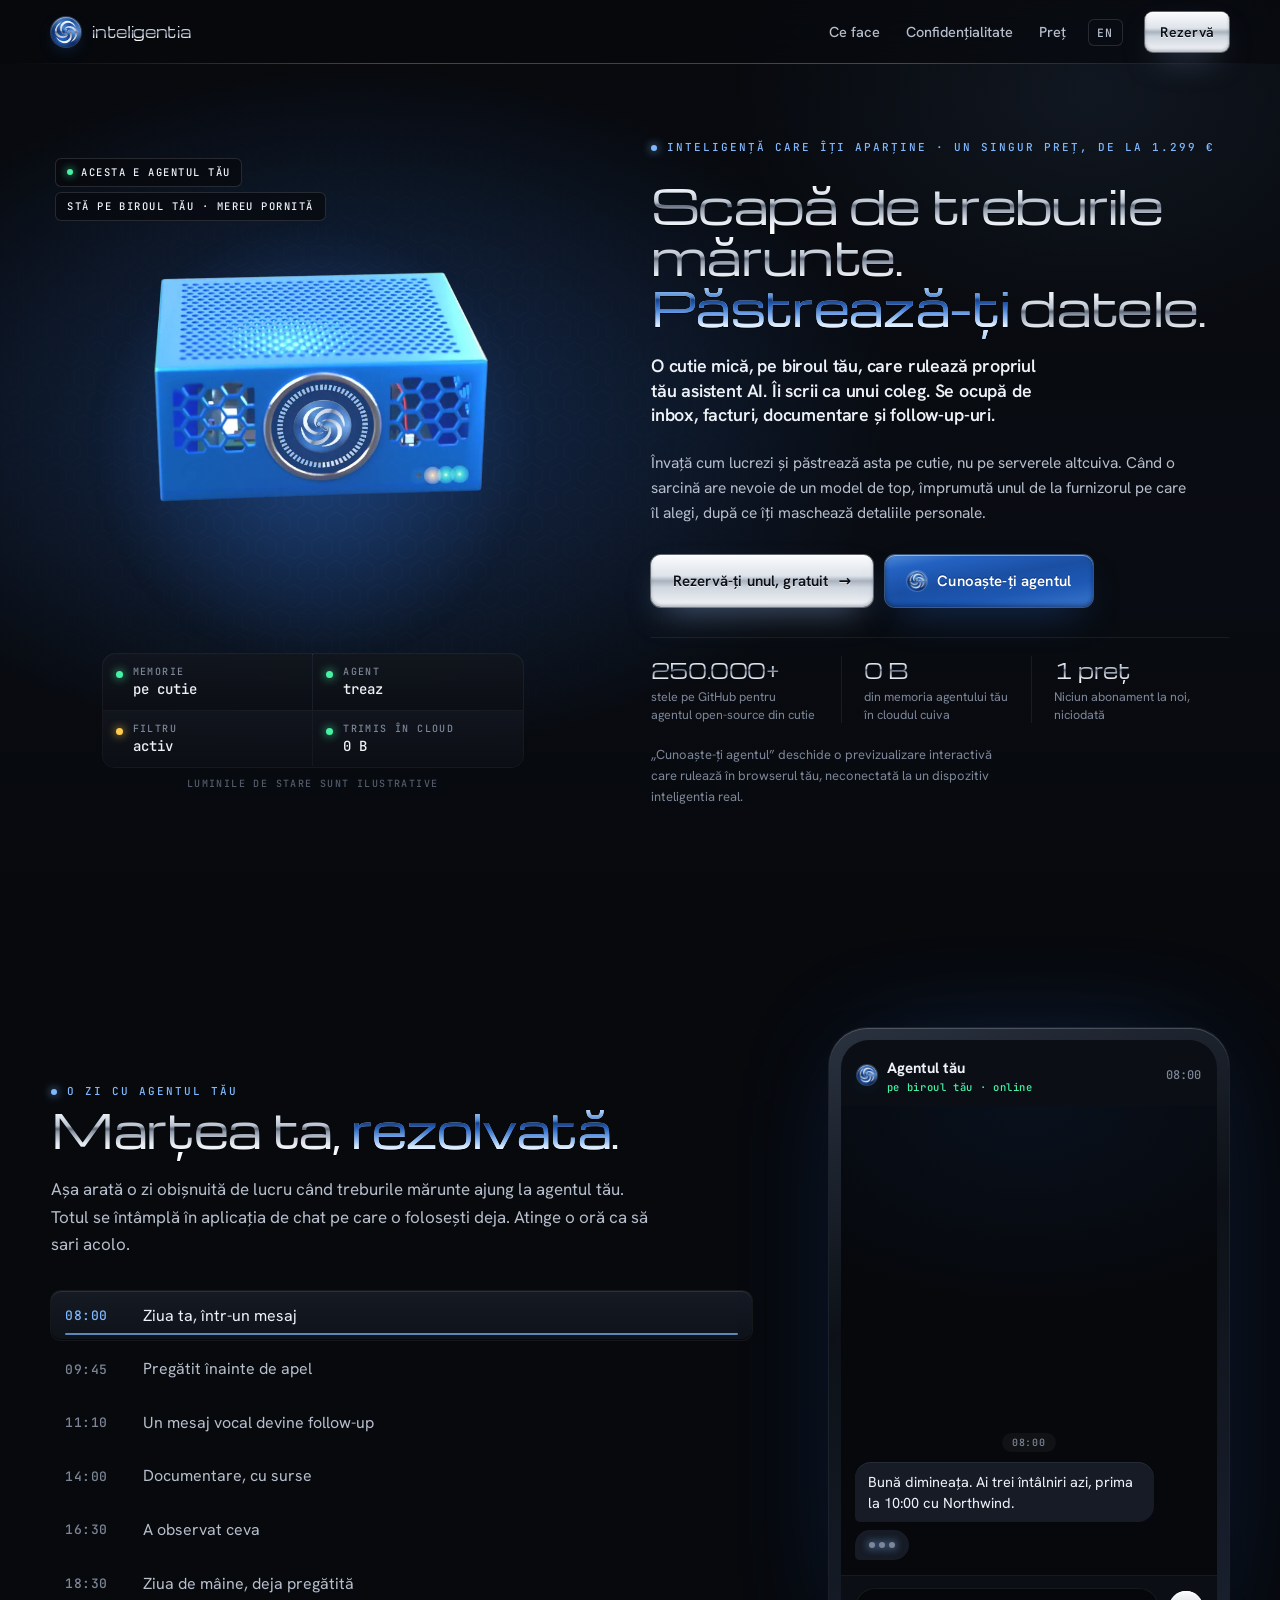
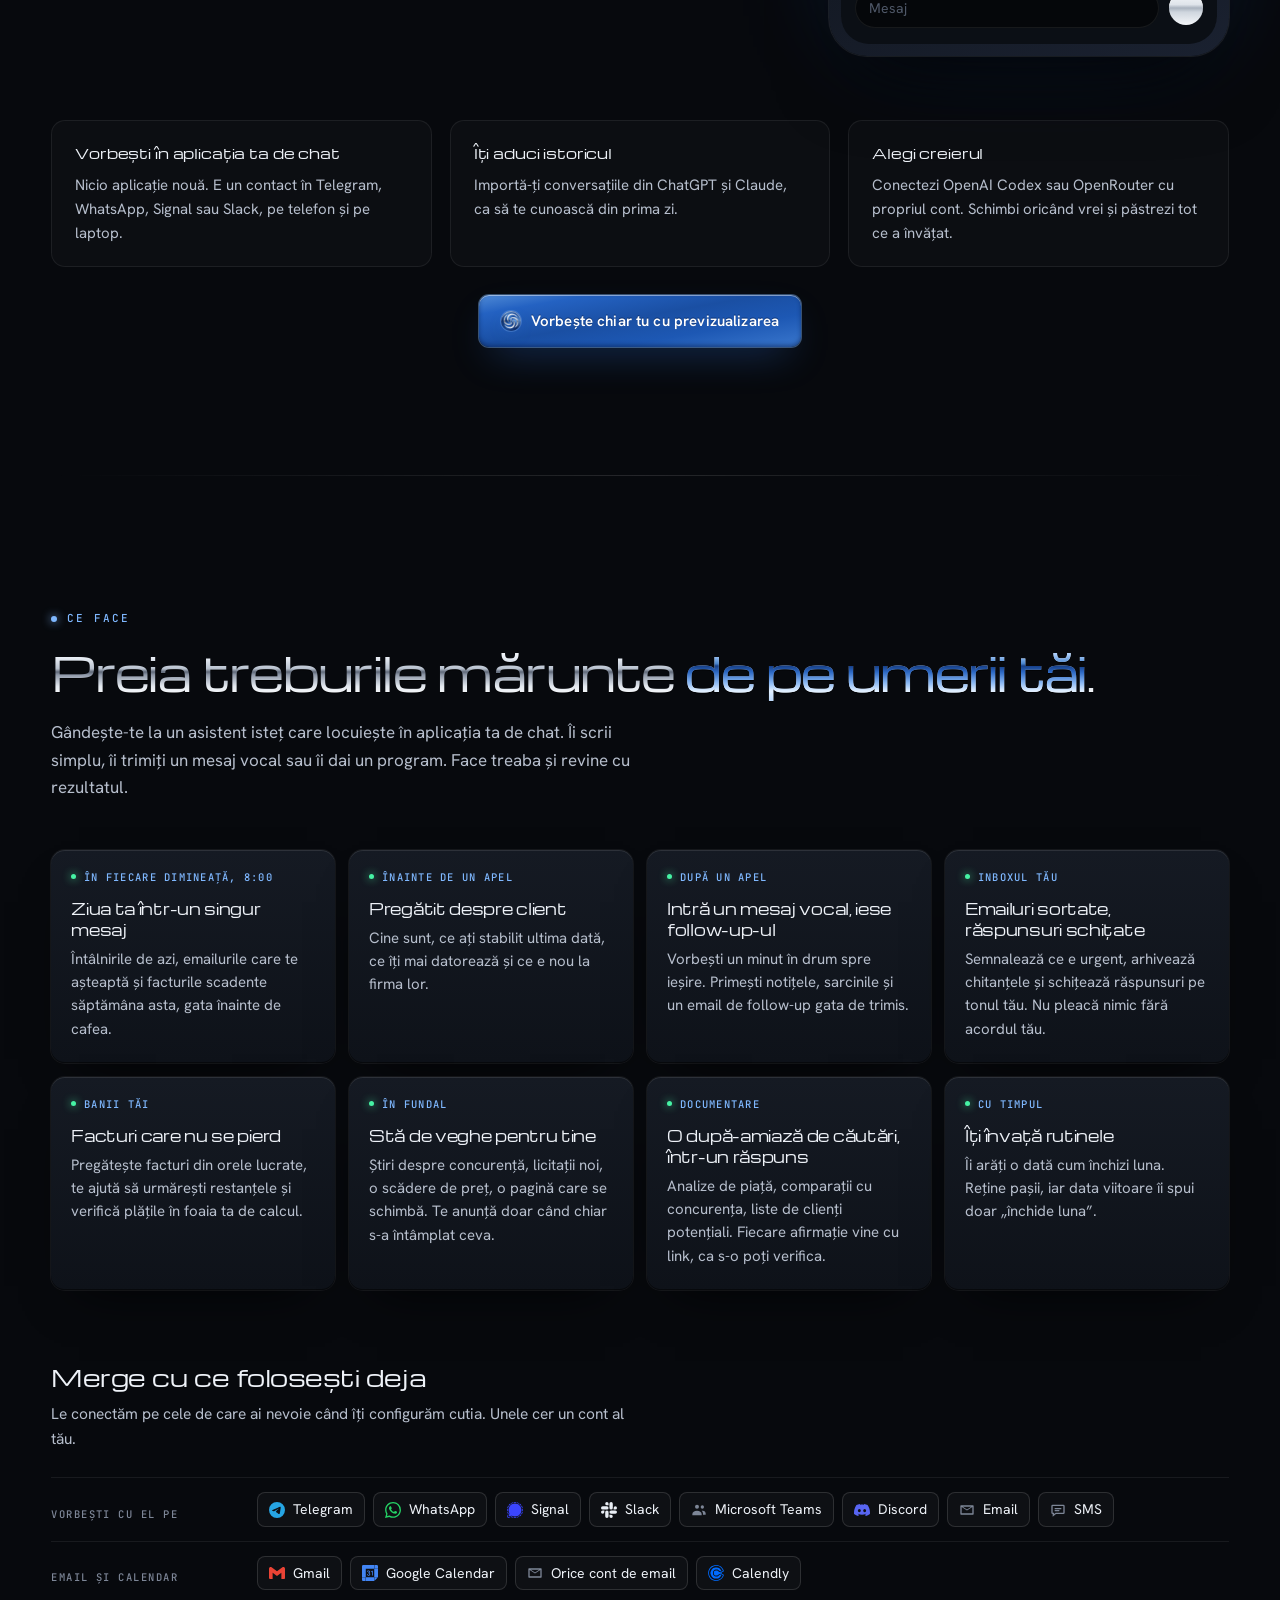
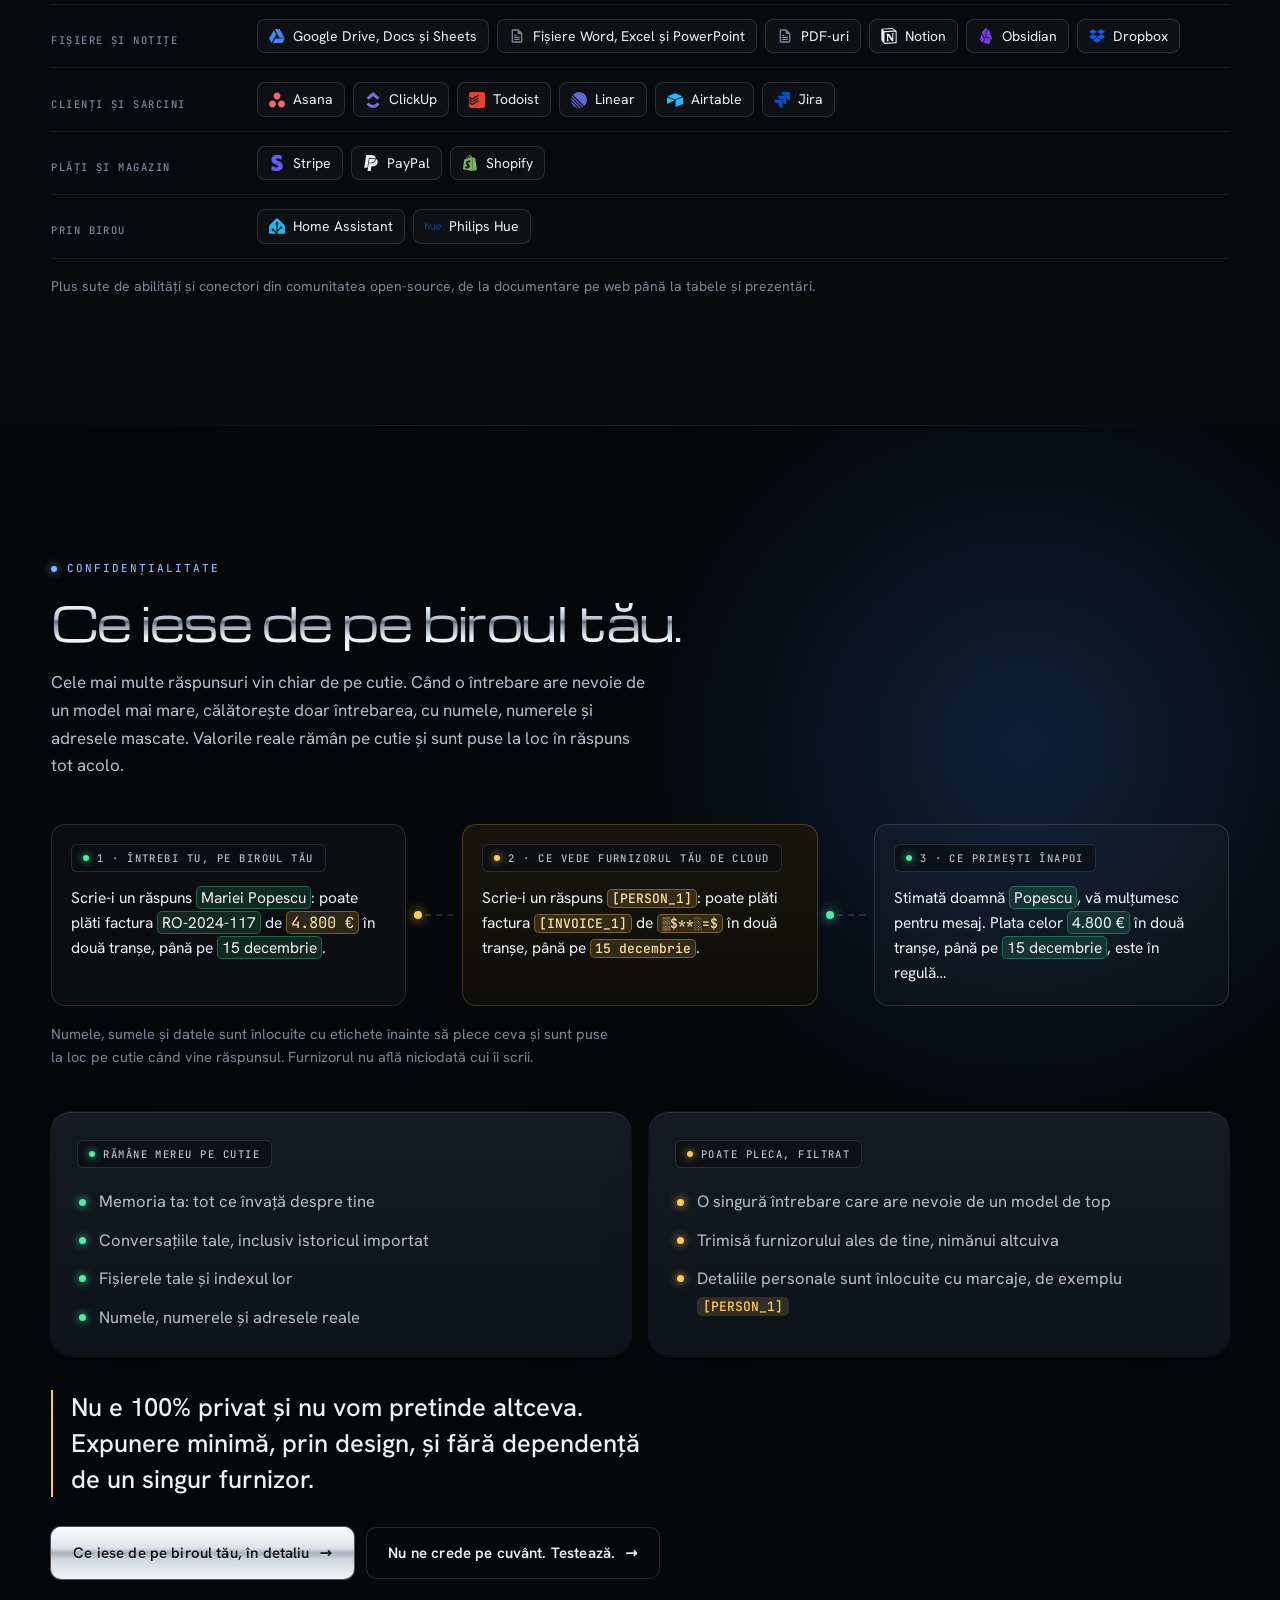
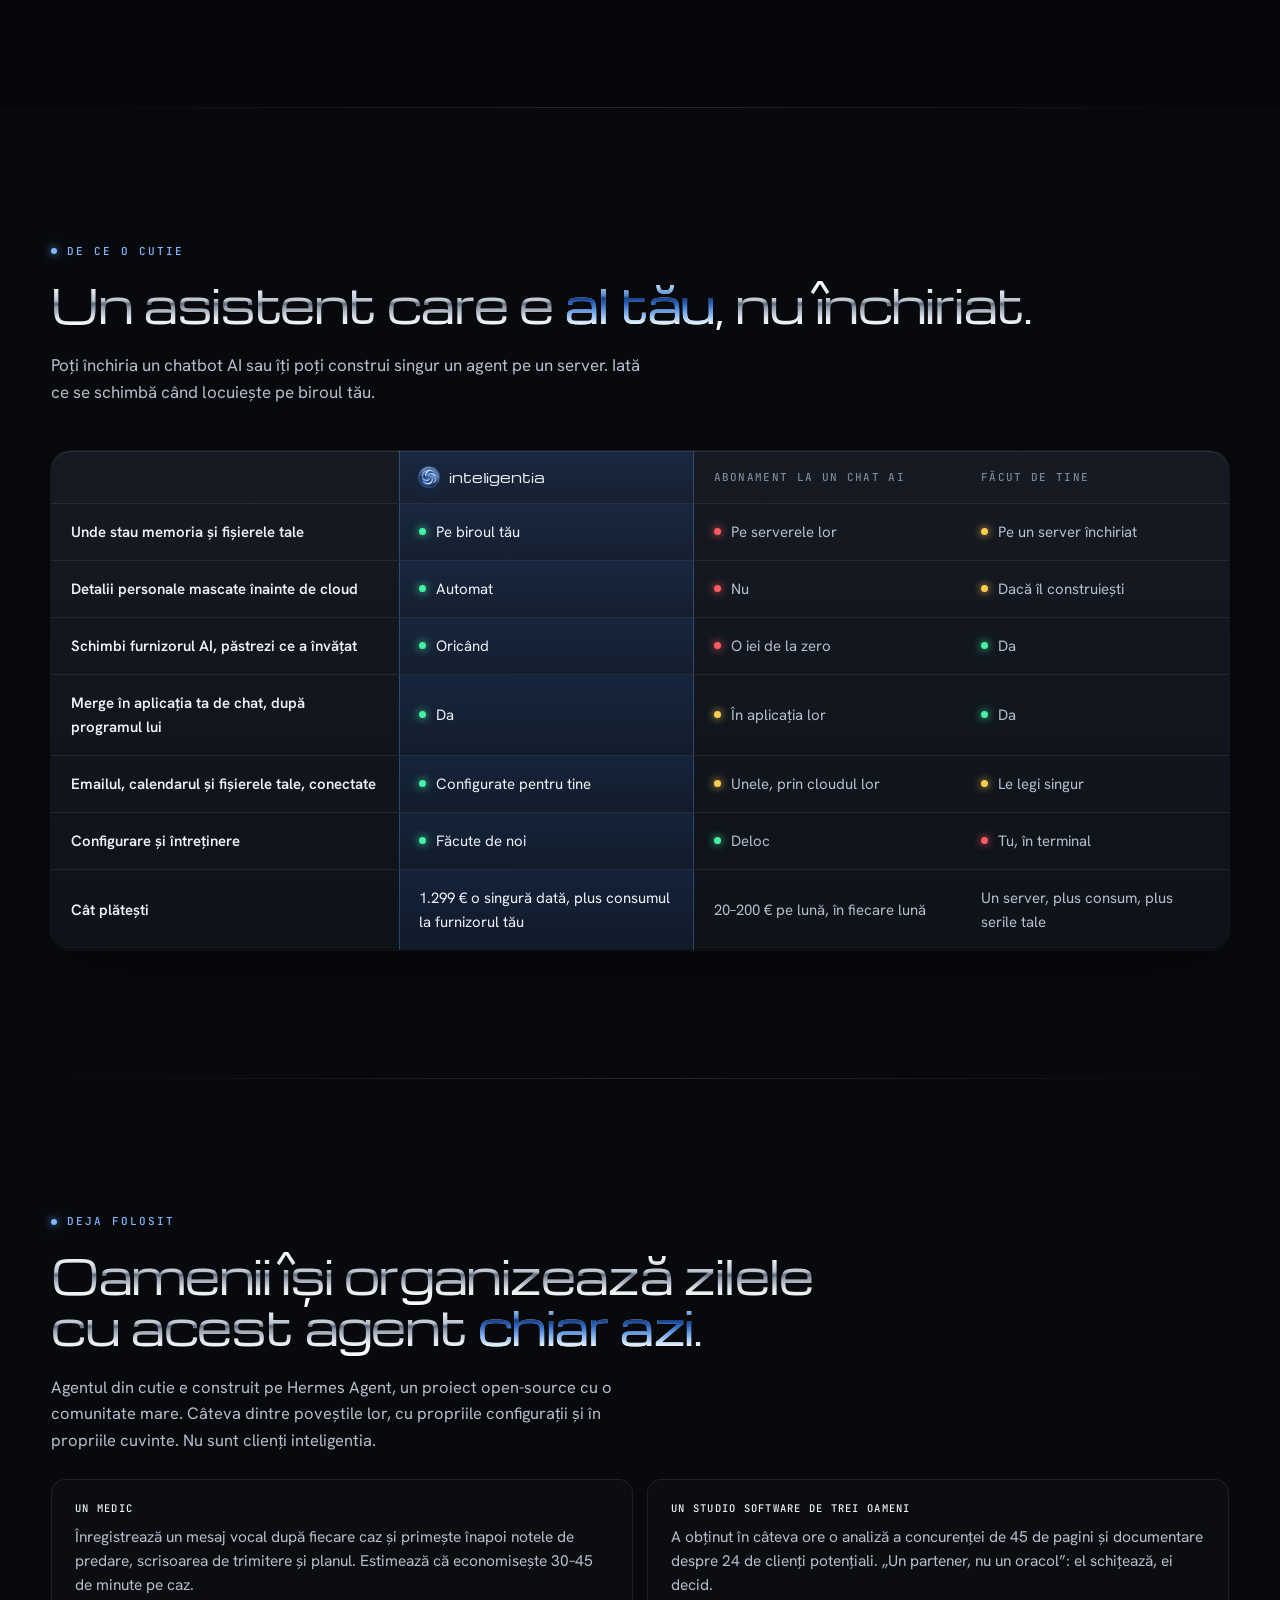
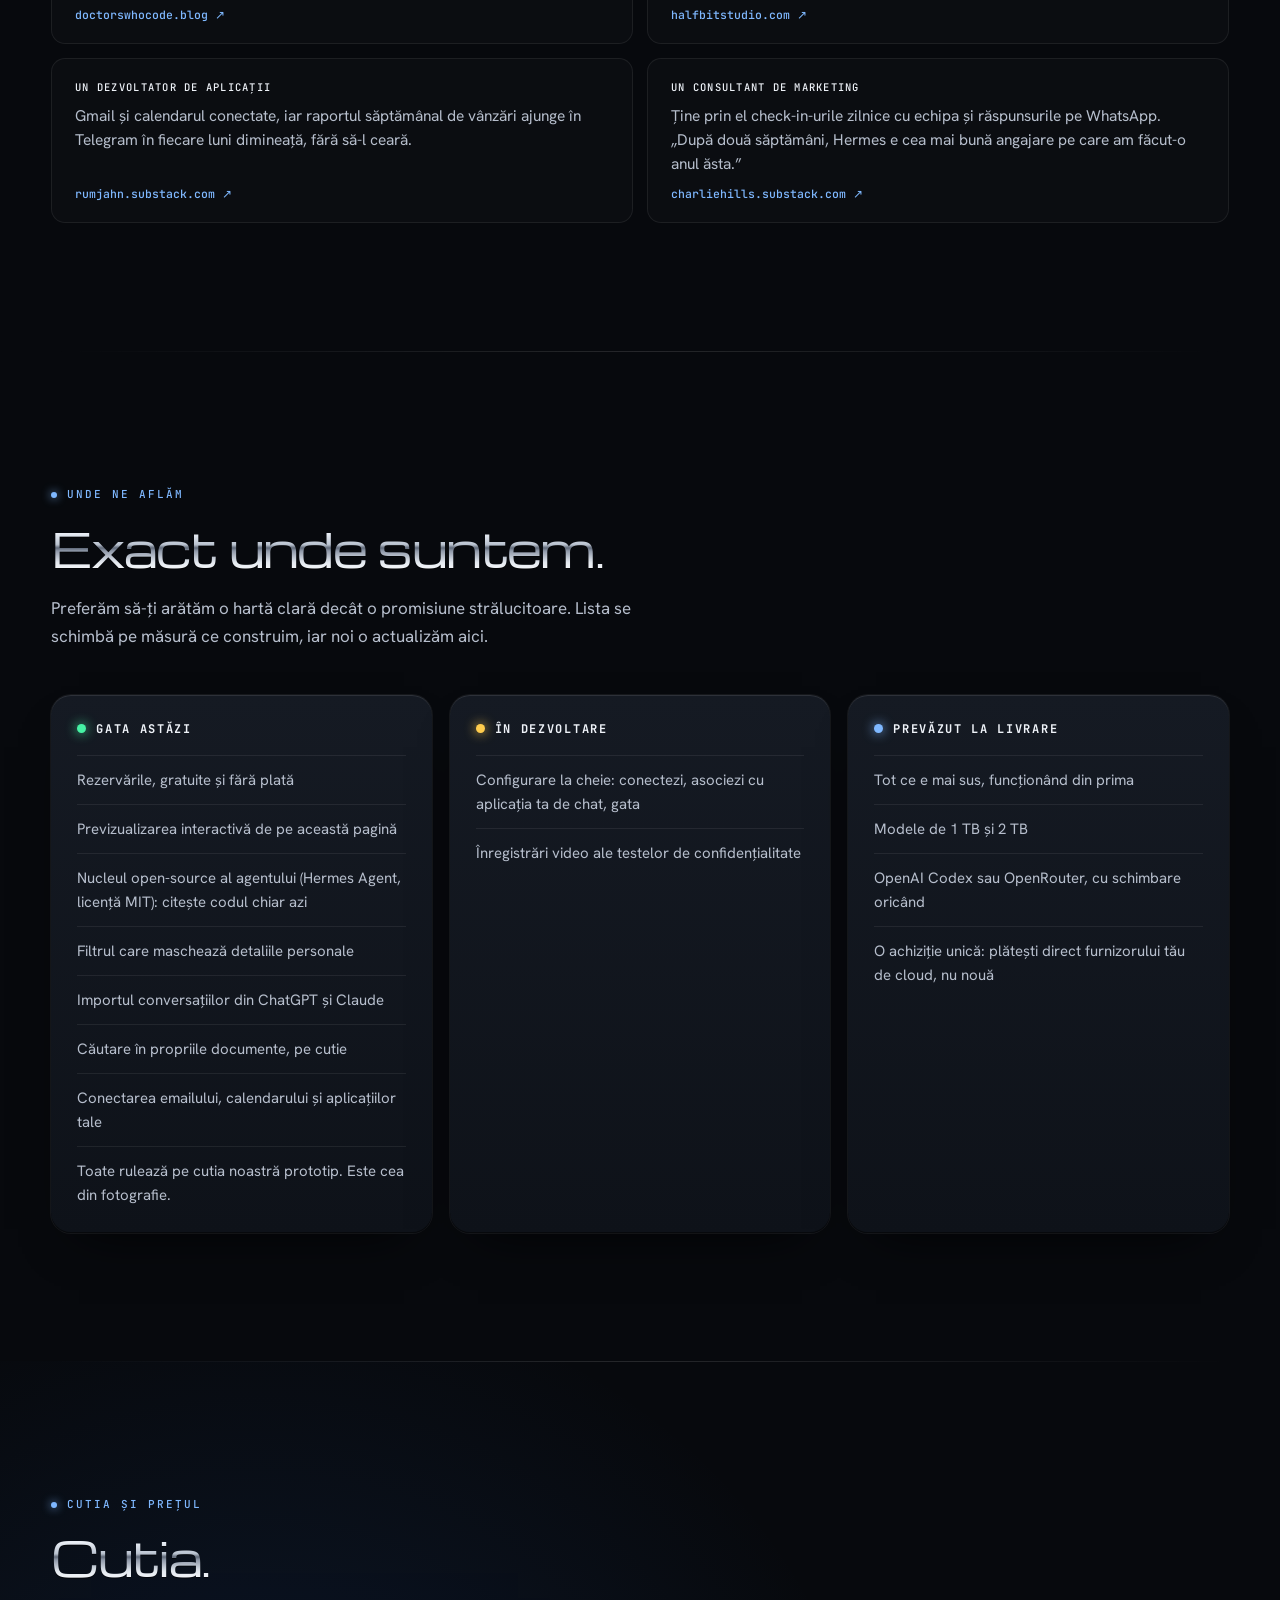
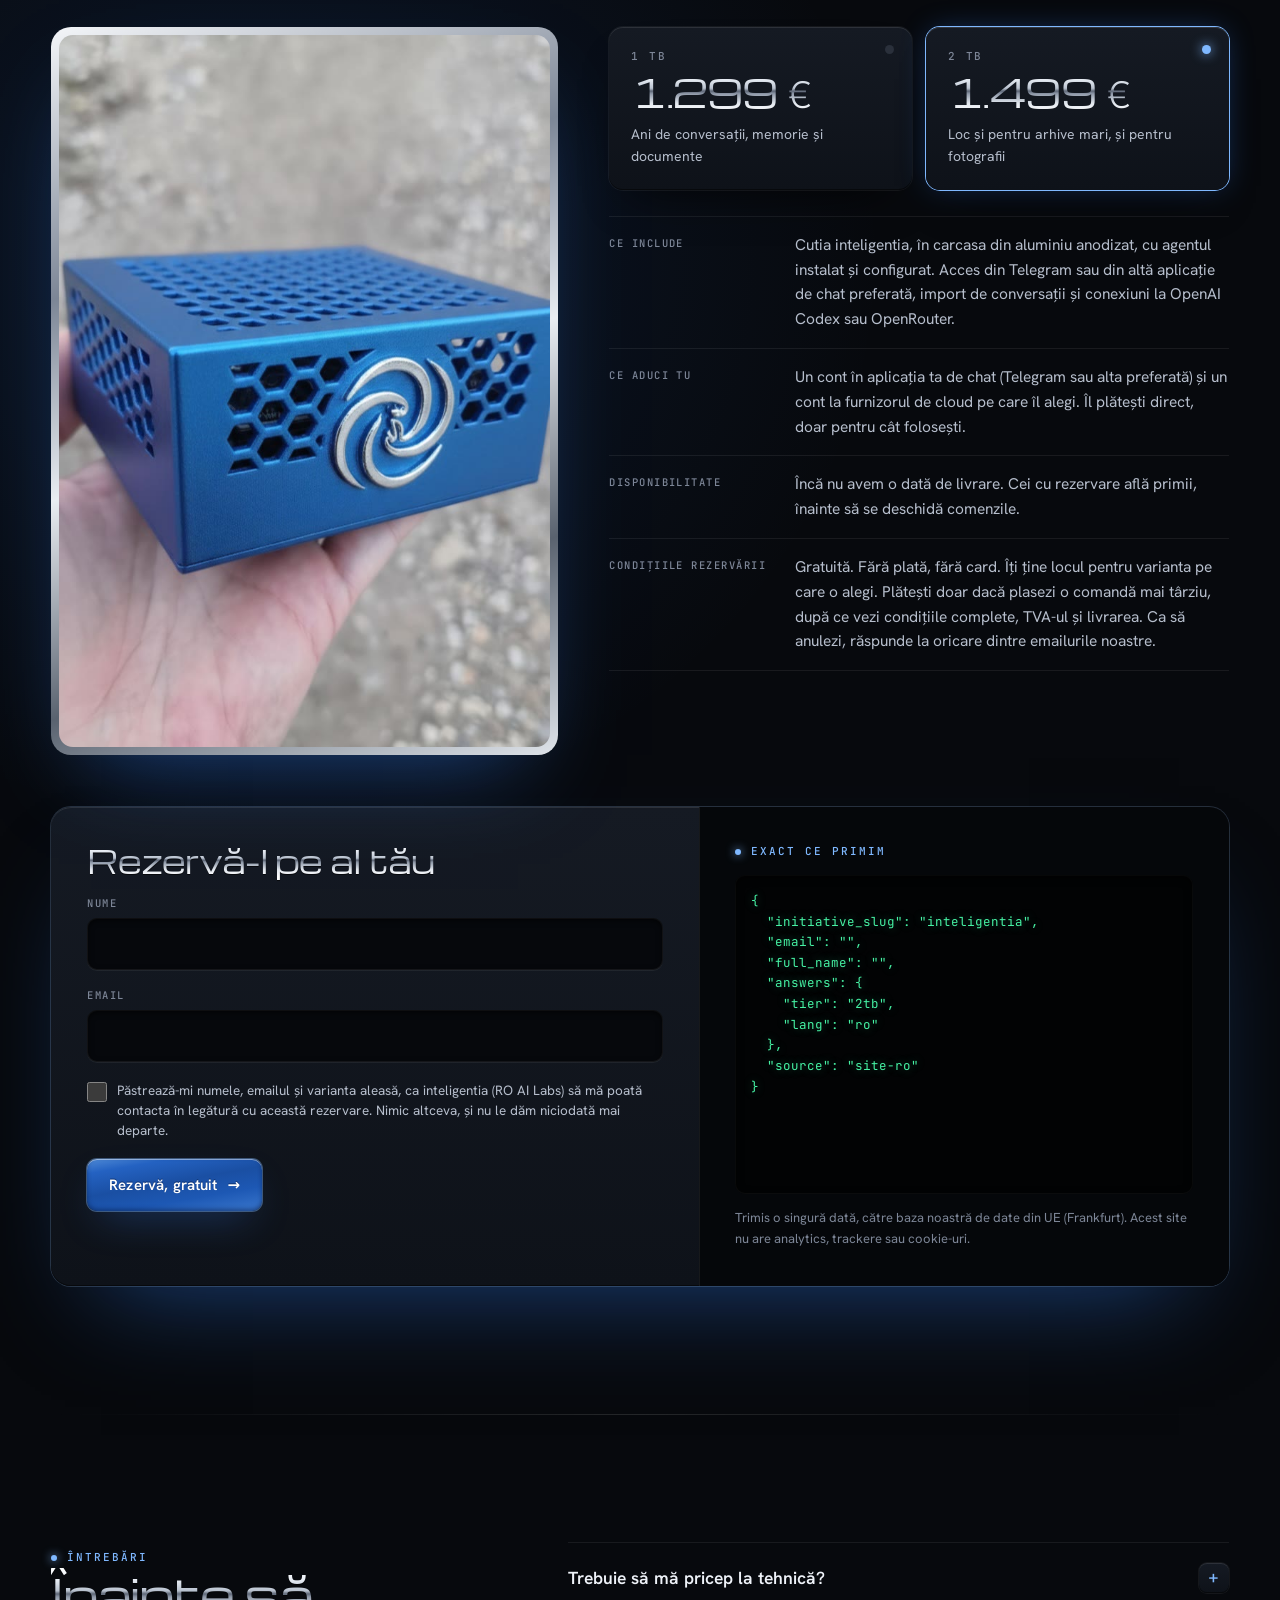
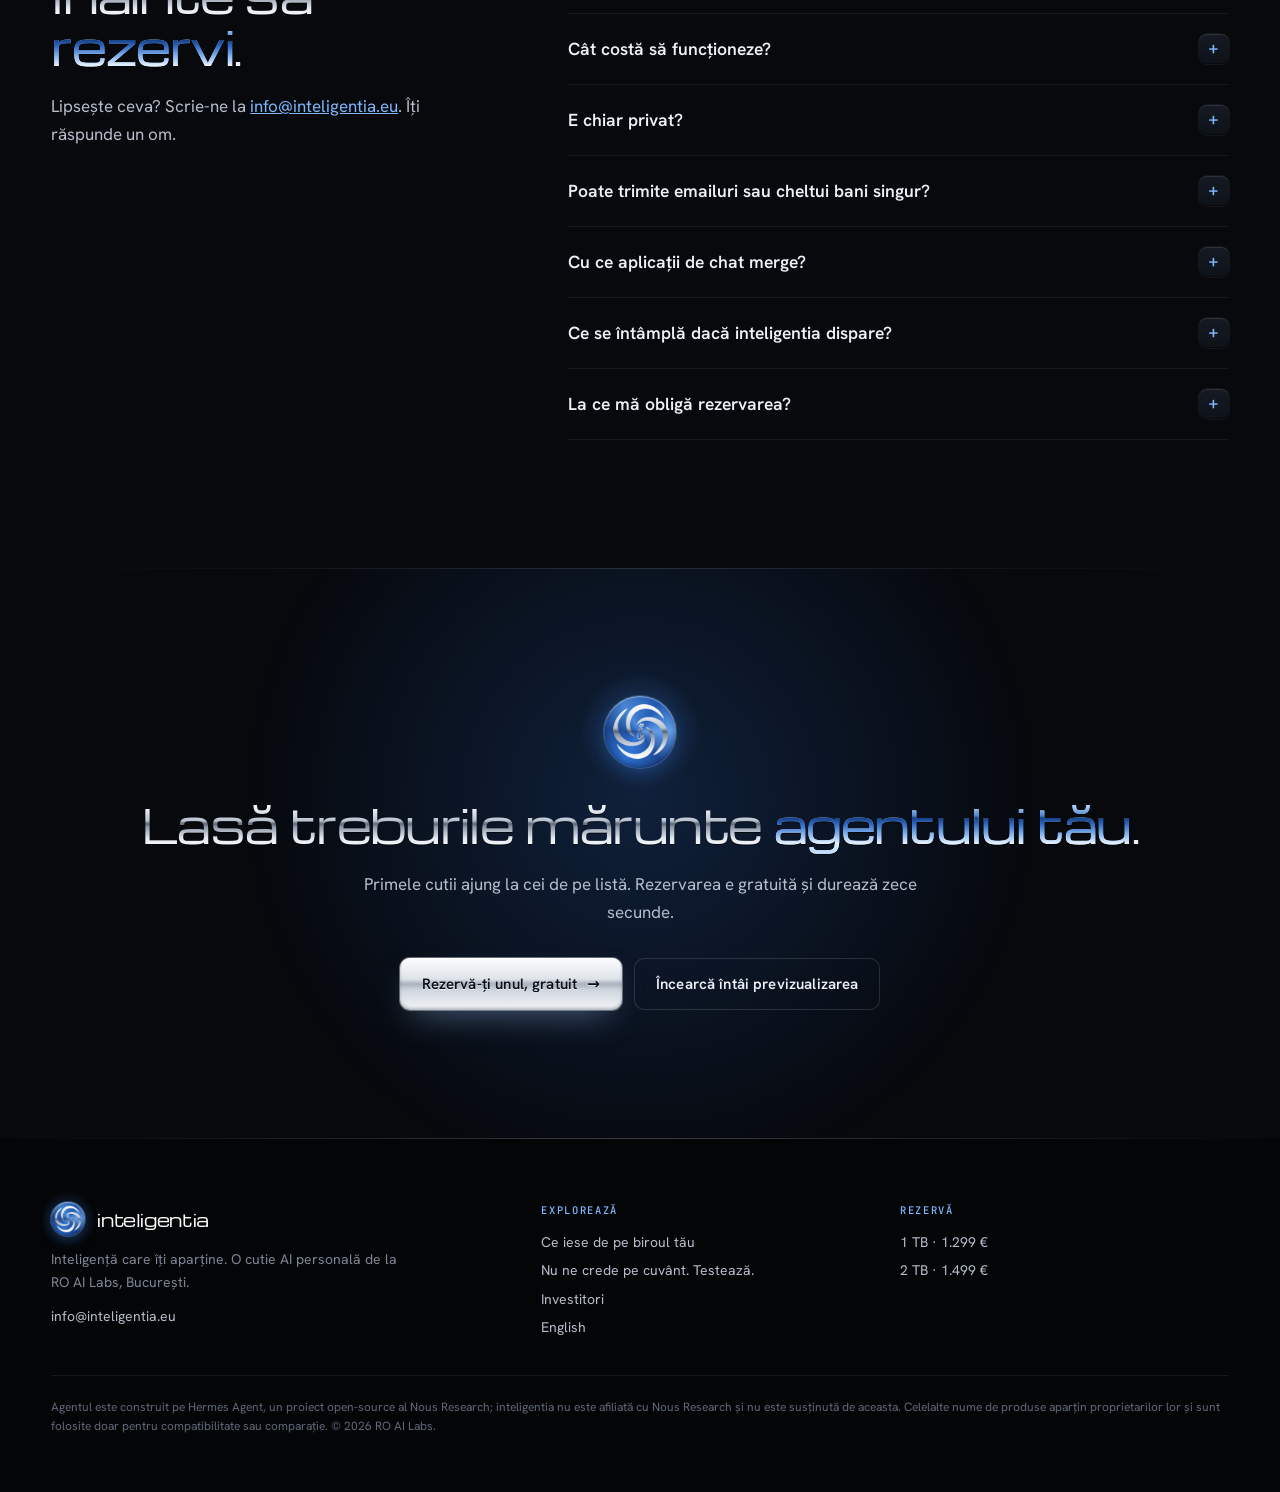
==== commit ed9fe6de: "Works with: brand logos on every app chip (self-hosted Simple Icons sprite); Linear and Jira replace" ====
--- a/index-ro.html
+++ b/index-ro.html
@@ -213,12 +213,12 @@
           <p>Le conectăm pe cele de care ai nevoie când îți configurăm cutia. Unele cer un cont al tău.</p>
         </div>
         <dl>
-          <div><dt>Vorbești cu el pe</dt><dd><span>Telegram</span><span>WhatsApp</span><span>Signal</span><span>Slack</span><span>Microsoft Teams</span><span>Discord</span><span>Email</span><span>SMS</span></dd></div>
-          <div><dt>Email și calendar</dt><dd><span>Gmail</span><span>Google Calendar</span><span>Orice cont de email</span><span>Calendly</span></dd></div>
-          <div><dt>Fișiere și notițe</dt><dd><span>Google Drive, Docs și Sheets</span><span>Fișiere Word, Excel și PowerPoint</span><span>PDF-uri</span><span>Notion</span><span>Obsidian</span><span>Dropbox</span></dd></div>
-          <div><dt>Clienți și sarcini</dt><dd><span>Asana</span><span>ClickUp</span><span>Todoist</span><span>Monday</span><span>Airtable</span><span>Attio</span></dd></div>
-          <div><dt>Plăți și magazin</dt><dd><span>Stripe</span><span>PayPal</span><span>Shopify</span></dd></div>
-          <div><dt>Prin birou</dt><dd><span>Home Assistant</span><span>Philips Hue</span></dd></div>
+          <div><dt>Vorbești cu el pe</dt><dd><span><svg class="ai" style="color:#26A5E4" aria-hidden="true"><use href="assets/img/apps.svg#telegram"/></svg>Telegram</span><span><svg class="ai" style="color:#25D366" aria-hidden="true"><use href="assets/img/apps.svg#whatsapp"/></svg>WhatsApp</span><span><svg class="ai" style="color:#3B45FD" aria-hidden="true"><use href="assets/img/apps.svg#signal"/></svg>Signal</span><span><svg class="ai" style="color:#e9eef5" aria-hidden="true"><use href="assets/img/apps.svg#slack"/></svg>Slack</span><span><svg class="ai g" aria-hidden="true"><use href="assets/img/apps.svg#team"/></svg>Microsoft Teams</span><span><svg class="ai" style="color:#5865F2" aria-hidden="true"><use href="assets/img/apps.svg#discord"/></svg>Discord</span><span><svg class="ai g" aria-hidden="true"><use href="assets/img/apps.svg#mail"/></svg>Email</span><span><svg class="ai g" aria-hidden="true"><use href="assets/img/apps.svg#chat"/></svg>SMS</span></dd></div>
+          <div><dt>Email și calendar</dt><dd><span><svg class="ai" style="color:#EA4335" aria-hidden="true"><use href="assets/img/apps.svg#gmail"/></svg>Gmail</span><span><svg class="ai" style="color:#4285F4" aria-hidden="true"><use href="assets/img/apps.svg#googlecalendar"/></svg>Google Calendar</span><span><svg class="ai g" aria-hidden="true"><use href="assets/img/apps.svg#mail"/></svg>Orice cont de email</span><span><svg class="ai" style="color:#006BFF" aria-hidden="true"><use href="assets/img/apps.svg#calendly"/></svg>Calendly</span></dd></div>
+          <div><dt>Fișiere și notițe</dt><dd><span><svg class="ai" style="color:#4285F4" aria-hidden="true"><use href="assets/img/apps.svg#googledrive"/></svg>Google Drive, Docs și Sheets</span><span><svg class="ai g" aria-hidden="true"><use href="assets/img/apps.svg#doc"/></svg>Fișiere Word, Excel și PowerPoint</span><span><svg class="ai g" aria-hidden="true"><use href="assets/img/apps.svg#doc"/></svg>PDF-uri</span><span><svg class="ai" style="color:#e9eef5" aria-hidden="true"><use href="assets/img/apps.svg#notion"/></svg>Notion</span><span><svg class="ai" style="color:#7C3AED" aria-hidden="true"><use href="assets/img/apps.svg#obsidian"/></svg>Obsidian</span><span><svg class="ai" style="color:#0061FF" aria-hidden="true"><use href="assets/img/apps.svg#dropbox"/></svg>Dropbox</span></dd></div>
+          <div><dt>Clienți și sarcini</dt><dd><span><svg class="ai" style="color:#F06A6A" aria-hidden="true"><use href="assets/img/apps.svg#asana"/></svg>Asana</span><span><svg class="ai" style="color:#7B68EE" aria-hidden="true"><use href="assets/img/apps.svg#clickup"/></svg>ClickUp</span><span><svg class="ai" style="color:#E44332" aria-hidden="true"><use href="assets/img/apps.svg#todoist"/></svg>Todoist</span><span><svg class="ai" style="color:#5E6AD2" aria-hidden="true"><use href="assets/img/apps.svg#linear"/></svg>Linear</span><span><svg class="ai" style="color:#18BFFF" aria-hidden="true"><use href="assets/img/apps.svg#airtable"/></svg>Airtable</span><span><svg class="ai" style="color:#0052CC" aria-hidden="true"><use href="assets/img/apps.svg#jira"/></svg>Jira</span></dd></div>
+          <div><dt>Plăți și magazin</dt><dd><span><svg class="ai" style="color:#635BFF" aria-hidden="true"><use href="assets/img/apps.svg#stripe"/></svg>Stripe</span><span><svg class="ai" style="color:#e9eef5" aria-hidden="true"><use href="assets/img/apps.svg#paypal"/></svg>PayPal</span><span><svg class="ai" style="color:#7AB55C" aria-hidden="true"><use href="assets/img/apps.svg#shopify"/></svg>Shopify</span></dd></div>
+          <div><dt>Prin birou</dt><dd><span><svg class="ai" style="color:#18BCF2" aria-hidden="true"><use href="assets/img/apps.svg#homeassistant"/></svg>Home Assistant</span><span><svg class="ai" style="color:#0065D3" aria-hidden="true"><use href="assets/img/apps.svg#philipshue"/></svg>Philips Hue</span></dd></div>
         </dl>
         <p class="apps-more">Plus sute de abilități și conectori din comunitatea open-source, de la documentare pe web până la tabele și prezentări.</p>
       </div>
--- a/assets/css/persuade.css
+++ b/assets/css/persuade.css
@@ -164,3 +164,8 @@
   .jobs-hint { display: block; }
 }
 .jobs-hint { display: none; margin-top: 10px; font: 500 10.5px var(--mono); letter-spacing: .12em; text-transform: uppercase; color: var(--muted); }
+
+/* app logos in the "works with" chips */
+.apps dd span { display: inline-flex; align-items: center; gap: 8px; }
+.apps .ai { width: 16px; height: 16px; flex: none; fill: currentColor; }
+.apps .ai.g { color: var(--muted); }
